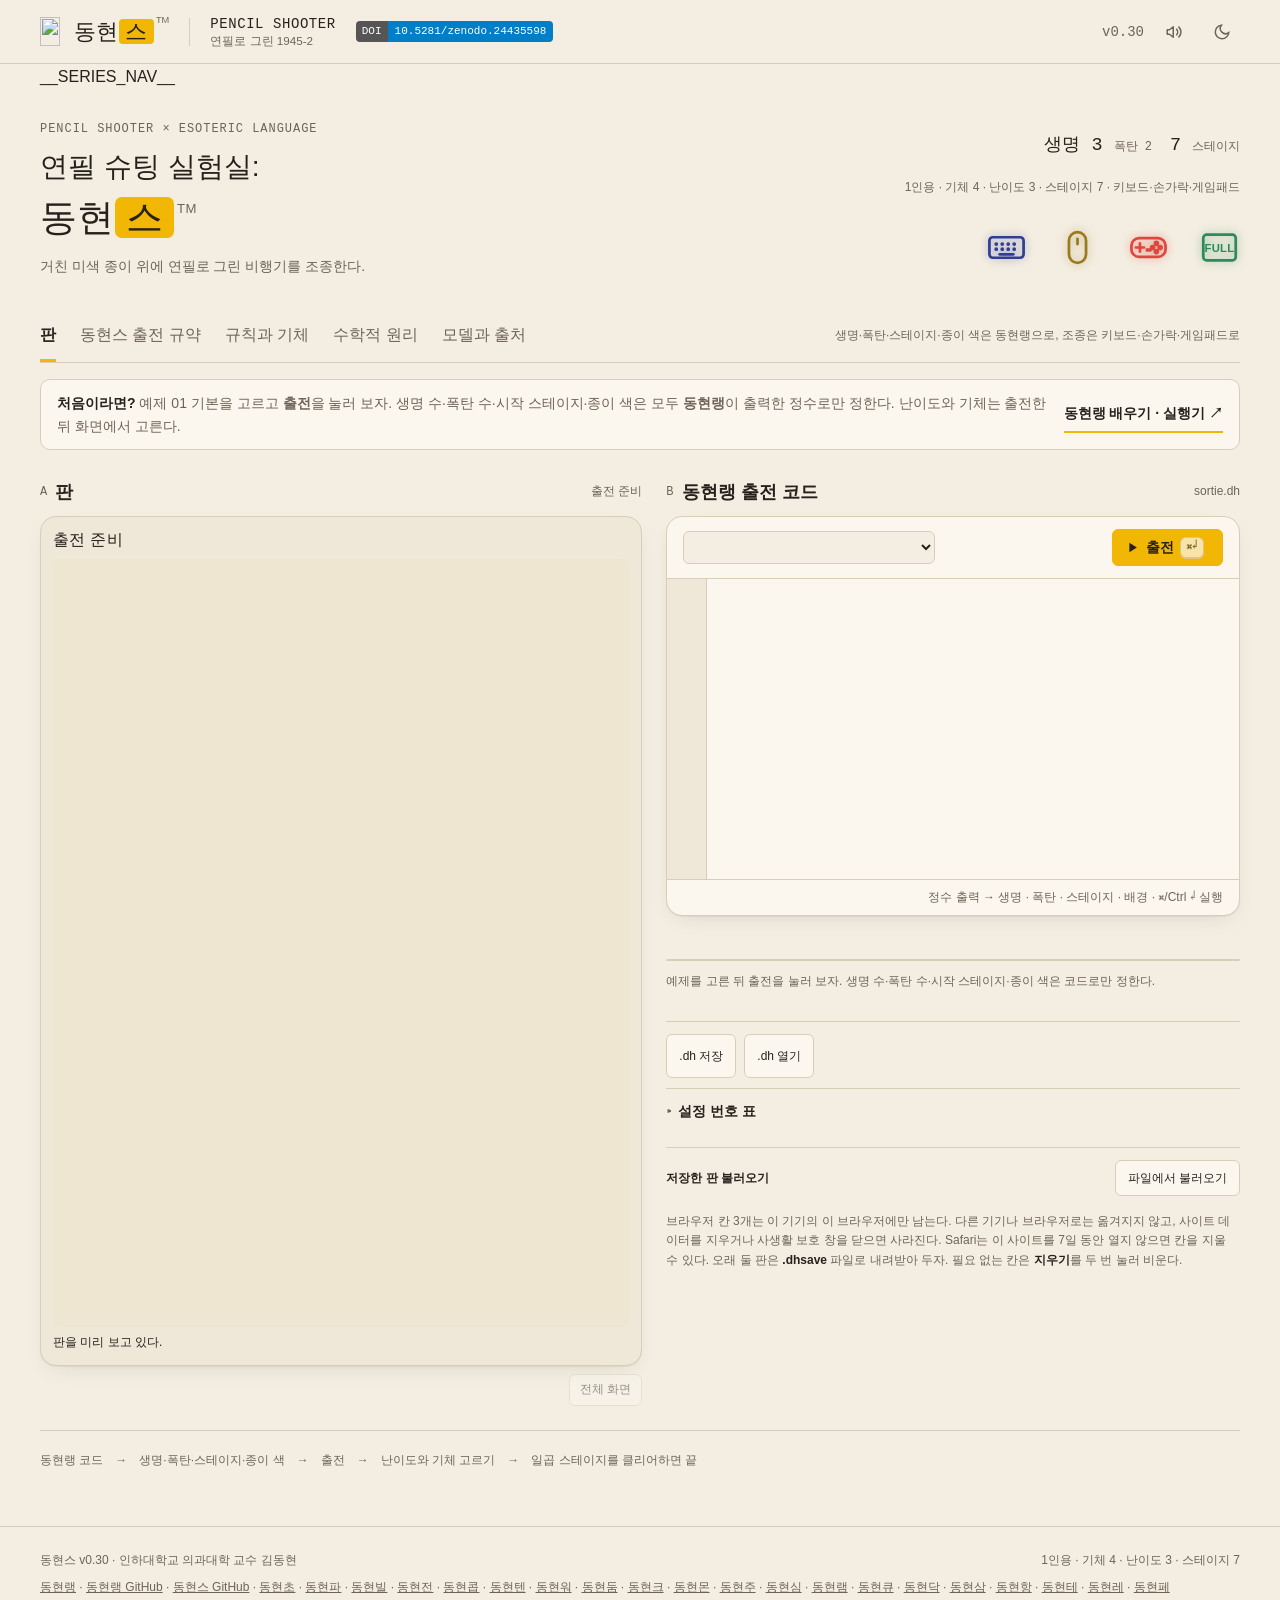
==== src/index.html @ a277fc1c "v0.30: 스테이지 6·7과 끝판왕, 엔딩 축하, 기체 균형 - 스테이지 6 「모눈 도시」, 7 「백지 하늘」을 더함. 새 적 넷, 중간 보스 둘, 보스 하늘 항모, 끝판왕 흑심" ====
<!doctype html>
<html lang="ko" data-theme="light">
<head>
  <meta charset="utf-8"><meta name="viewport" content="width=device-width,initial-scale=1,viewport-fit=cover">
  <meta name="description" content="동현랭으로 생명·폭탄·스테이지·종이 색을 정하고, 연필로 그린 비행기를 조종해 일곱 스테이지를 클리어하는 세로 슈팅 게임이다.">
  <title>동현스™ · 연필로 그린 1945-2</title>
  <link rel="icon" type="image/x-icon" sizes="16x16 32x32 48x48" href="./favicon.ico">
  <link rel="icon" type="image/png" sizes="32x32" href="./favicon.png">
  <link rel="apple-touch-icon" sizes="180x180" href="./apple-touch-icon.png">
  <link rel="stylesheet" href="./style.css">
</head>
<body>
<header class="header">
  <a class="brand" href="#" aria-label="동현스 첫 화면으로"><span class="brand-main"><img class="brand-icon" src="__BRAND_ICON__" alt="" width="96" height="96">동현<span>스</span><sup>TM</sup></span><i class="brand-divider"></i><span class="brand-sub">PENCIL SHOOTER<small>연필로 그린 1945-2</small></span></a><a class="doi-badge" href="https://doi.org/10.5281/zenodo.24435598" target="_blank" rel="noopener" aria-label="동현스 Zenodo DOI 10.5281/zenodo.24435598" title="Zenodo DOI (모든 버전)"><b>DOI</b><span>10.5281/zenodo.24435598</span></a>
  <div class="edition">v0.30<button id="sound" class="icon-btn" aria-label="효과음 켜기·끄기" title="효과음 (M)" aria-pressed="true"><svg width="18" height="18" viewBox="0 0 24 24" fill="none" stroke="currentColor" stroke-width="2" stroke-linecap="round" stroke-linejoin="round" aria-hidden="true" focusable="false"><path d="M11 5 6 9H3v6h3l5 4z"/><path class="snd-on" d="M15.5 8.5a5 5 0 0 1 0 7M18.5 5.5a9 9 0 0 1 0 13"/><path class="snd-off" d="m16 9 6 6m0-6-6 6"/></svg></button><button id="theme" class="icon-btn" aria-label="밝은 화면과 어두운 화면 전환" title="화면 전환" aria-pressed="false"><svg width="18" height="18" viewBox="0 0 24 24" fill="none" stroke="currentColor" stroke-width="2" stroke-linecap="round" aria-hidden="true" focusable="false"><path d="M21 12.8A9 9 0 1 1 11.2 3a7 7 0 0 0 9.8 9.8z"/></svg></button></div>
</header>
<main>
__SERIES_NAV__
  <section class="intro">
    <div><div class="eyebrow">PENCIL SHOOTER × ESOTERIC LANGUAGE</div><h1>연필 슈팅 실험실: <span class="title-brand">동현<span>스</span><sup>TM</sup></span></h1><p>거친 미색 종이 위에 연필로 그린 비행기를 조종한다.</p></div>
    <div class="model-stamp"><strong id="stamp-mode">생명 3 <span>폭탄 2</span></strong><strong>7 <span>스테이지</span></strong><small>1인용 · 기체 4 · 난이도 3 · 스테이지 7 · 키보드·손가락·게임패드</small><div class="input-marks" role="group" aria-label="입력 표식 · 쓸 수 있는 것: 키보드·마우스(손가락)·게임패드·전체 화면"><span class="mark on kb" tabindex="0" data-tip="키보드 가능 · 방향키로 움직이고 <b>X</b>(또는 Space)로 쏜다. <b>Z</b>를 누르고 있다가 떼면 모아 쏘기, <b>C</b>는 폭탄." aria-label="키보드 가능"><svg viewBox="0 0 24 24" aria-hidden="true"><rect x="2" y="6" width="20" height="12" rx="2"/><path class="dots" d="M6 10h.01M9.5 10h.01M13 10h.01M16.5 10h.01M6 13h.01M9.5 13h.01M13 13h.01M16.5 13h.01"/><path d="M8 16h8"/></svg></span><span class="mark on ms" tabindex="0" data-tip="마우스·손가락 가능 · 화면을 누른 채 끌면 끈 만큼 기체가 움직이고 샷은 저절로 나간다. 휴대폰에서는 화면 아래 버튼으로 모아 쏘기와 폭탄을 쓴다." aria-label="마우스·손가락 가능"><svg viewBox="0 0 24 24" aria-hidden="true"><rect x="7" y="3" width="10" height="18" rx="5"/><path d="M12 7v3"/></svg></span><span class="mark on gp" tabindex="0" data-tip="게임패드 가능 · A 샷 · B 모아 쏘기 · X·Y·L 폭탄 · + 메뉴. 십자 버튼이나 왼쪽 스틱으로 움직인다." aria-label="게임패드 가능"><svg viewBox="0 0 24 24" aria-hidden="true"><rect x="2" y="6.5" width="20" height="11" rx="4.5"/><path d="M7 9.6v4.8M4.6 12h4.8"/><circle cx="16.6" cy="9.6" r=".85"/><circle cx="14.4" cy="12" r=".85"/><circle cx="18.8" cy="12" r=".85"/><circle cx="16.6" cy="14.4" r=".85"/><path class="dots" d="M11.3 13.4h.01M12.9 13.4h.01"/></svg></span><span class="mark on fs" tabindex="0" data-tip="전체 화면 가능 · 출전한 뒤 화면 아래 <b>전체 화면</b> 버튼으로 게임 화면을 꽉 채울 수 있다." aria-label="전체 화면 가능"><svg viewBox="0 0 24 24" aria-hidden="true"><rect x="2.5" y="4.5" width="19" height="15" rx="2"/><text class="full" x="12" y="14.6" text-anchor="middle">FULL</text></svg></span></div></div>
  </section>
  <nav class="tabs" aria-label="동현스 메뉴"><button class="active" data-tab="play" aria-current="page">판</button><button data-tab="protocol">동현스 출전 규약</button><button data-tab="rules">규칙과 기체</button><button data-tab="math">수학적 원리</button><button data-tab="about">모델과 출처</button><span>생명·폭탄·스테이지·종이 색은 동현랭으로, 조종은 키보드·손가락·게임패드로</span></nav>
  <div class="getting-started"><p><strong>처음이라면?</strong> 예제 01 기본을 고르고 <b>출전</b>을 눌러 보자. 생명 수·폭탄 수·시작 스테이지·종이 색은 모두 <b>동현랭</b>이 출력한 정수로만 정한다. 난이도와 기체는 출전한 뒤 화면에서 고른다.</p><a href="https://raspberry-kim.github.io/donghyun-lang/" target="_blank" rel="noopener">동현랭 배우기 · 실행기 ↗</a></div>

  <section id="tab-play" class="tab-panel">
    <div class="play-grid" id="play-grid">
      <div class="field-col">
        <div class="section-title"><h2><span>A</span> 판</h2><span id="status" role="status">출전 준비</span></div>
        <div class="stage-full" id="stage-full"><button id="exit-full" class="exit-full" type="button" hidden aria-label="전체 화면 닫기">✕ 전체 화면 닫기</button><p class="full-hint" id="full-hint" hidden>원래 화면으로 돌아오려면 오른쪽 위 <b>✕ 전체 화면 닫기</b>를 누른다.</p>
        <div class="board-wrap" id="board-wrap" tabindex="0" aria-label="동현스 판. 방향키로 움직이고 X 또는 Space로 쏜다. Z를 누르고 있다가 떼면 모아 쏘기, C는 폭탄.">
          <div class="board-top"><span id="day">출전 준비</span><span id="turn-badge"></span></div>
          <div class="board-stage ds-board"><canvas id="game" width="720" height="960" role="img" aria-label="동현스 게임 화면. 연필로 그린 비행기와 적">캔버스를 쓸 수 있는 브라우저에서 열어 보자.</canvas>
            <div id="menu" class="game-menu" hidden role="menu"></div>
          </div>
          <div class="board-bottom"><span id="tile-info">판을 미리 보고 있다.</span><span id="hint"></span></div>
          <div class="touchpad" id="touchpad" role="group" aria-label="화면 버튼"><div class="pad-left"><button id="b-charge" type="button">모아 쏘기<small>누르고 있다가 뗀다</small></button></div><div class="pad-right"><button id="b-pause" type="button" aria-label="메뉴">메뉴</button><button id="b-bomb" type="button">폭탄<small>위험할 때 한 번</small></button></div></div>
        </div>
        </div>
        <div class="board-bar"><button id="full" class="small-btn" type="button" disabled title="게임 화면을 꽉 채운다 (F)">전체 화면</button></div>
        <span id="dbg" hidden></span>
      </div>
      <div class="side-col">
        <section class="setup-panel" id="setup-panel">
          <div class="section-title"><h2><span>B</span> 동현랭 출전 코드</h2><span>sortie.dh</span></div>
          <div class="dh-panel">
            <div class="dh-head"><select id="example" aria-label="동현랭 출전 예제 선택"></select><span class="dh-spacer"></span><button id="run" class="dh-btn dh-run" title="Ctrl/⌘ + Enter"><svg viewBox="0 0 24 24" fill="currentColor" aria-hidden="true"><path d="M7 4.5v15l12-7.5z"></path></svg>출전 <kbd>⌘↵</kbd></button></div>
            <div class="code-wrap"><div id="lines" aria-hidden="true"></div><textarea id="code" aria-label="동현랭 출전 코드" spellcheck="false" autocomplete="off" autocapitalize="off"></textarea></div>
            <div class="code-meta dh-status"><span id="line-count"></span><span>정수 출력 → 생명 · 폭탄 · 스테이지 · 배경 · ⌘/Ctrl ↵ 실행</span></div>
          </div>
          <p id="example-note"></p>
          <div class="sortie-card" id="sortie-card"></div>
          <p id="result" aria-live="polite">예제를 고른 뒤 출전을 눌러 보자. 생명 수·폭탄 수·시작 스테이지·종이 색은 코드로만 정한다.</p>
          <div class="file-row"><button id="save">.dh 저장</button><label class="file-label">.dh 열기<input id="open" type="file" accept=".dh,.txt,text/plain" hidden></label></div>
          <details class="lang-rule"><summary>설정 번호 표</summary><div class="table-wrap"><table><thead><tr><th>자리</th><th>설정</th><th>값</th><th>기본값</th></tr></thead><tbody><tr><td>첫째</td><td>생명 수</td><td>1–9</td><td>반드시 쓴다</td></tr><tr><td>둘째</td><td>폭탄 수</td><td>0–5</td><td>2</td></tr><tr><td>셋째</td><td>시작 스테이지</td><td>1–7</td><td>1</td></tr><tr><td>넷째</td><td>배경 색</td><td>1 미색 · 2 스케치북 흰색</td><td>1</td></tr></tbody></table></div></details>
          <div class="load-box"><div class="load-head"><strong>저장한 판 불러오기</strong><label class="file-label" tabindex="0">파일에서 불러오기<input id="load-file-setup" type="file" accept=".dhsave,.json,application/json" hidden></label></div><div class="slot-list" id="slot-list"></div><p class="slot-note">브라우저 칸 3개는 이 기기의 이 브라우저에만 남는다. 다른 기기나 브라우저로는 옮겨지지 않고, 사이트 데이터를 지우거나 사생활 보호 창을 닫으면 사라진다. Safari는 이 사이트를 7일 동안 열지 않으면 칸을 지울 수 있다. 오래 둘 판은 <b>.dhsave</b> 파일로 내려받아 두자. 필요 없는 칸은 <b>지우기</b>를 두 번 눌러 비운다.</p></div>
        </section>
        <section class="hud" id="hud" hidden>
          <div class="info-card grid" id="info-card"></div>
          <div class="log-card"><div class="section-title"><h2><span>C</span> 비행 기록</h2><button id="concede" class="small-btn">포기하고 출전 준비로</button></div><ol id="log"></ol></div><input id="load-file" type="file" accept=".dhsave,.json,application/json" hidden>
          <div class="keys"><span><span class="kbd-arrows"><kbd>←</kbd><kbd>→</kbd><kbd>↑</kbd><kbd>↓</kbd></span>움직이기</span><span><kbd>X</kbd><kbd>Space</kbd>샷(누르고 있으면 계속 나간다)</span><span><kbd>Z</kbd>누르고 있다가 떼면 <b>모아 쏘기</b>(세 단계)</span><span><kbd>C</kbd><kbd>Shift</kbd>폭탄</span><span><kbd>Enter</kbd><kbd>Esc</kbd><kbd>P</kbd>메뉴(저장·불러오기·포기)</span><span><kbd>M</kbd>효과음</span><span><kbd>F</kbd>전체 화면</span><span class="pad-note">게임패드(닌텐도 배치) A 샷 · B 모아 쏘기 · X·Y·L 폭탄 · + 메뉴 · 손가락은 화면을 끌어 움직이고 샷은 저절로 나간다</span></div>
        </section>
      </div>
    </div>
    <div class="workflow"><span>동현랭 코드</span><b>→</b><span>생명·폭탄·스테이지·종이 색</span><b>→</b><span>출전</span><b>→</b><span>난이도와 기체 고르기</span><b>→</b><span>일곱 스테이지를 클리어하면 끝</span></div>
  </section>

  <section id="tab-protocol" class="tab-panel document" hidden>
    <div class="doc-heading"><div class="eyebrow">SORTIE I/O · v0.30</div><h2>생명과 폭탄은 동현랭으로, 조종은 손으로.</h2><p>동현랭 프로그램이 출력한 정수를 차례로 읽는다. <b>첫 정수가 생명 수</b>이고 이것만 있으면 바로 나선다. 둘째 정수는 폭탄 수, 셋째 정수는 시작 스테이지, 넷째 정수는 배경 색이며 셋 다 생략할 수 있다. 출전한 뒤에는 동현랭을 쓰지 않는다.</p></div>
    <div class="table-wrap"><table><thead><tr><th>차례</th><th>뜻</th><th>값</th><th>기본값</th></tr></thead><tbody>
      <tr><td>첫째</td><td>생명 수</td><td>1~9. 기체의 수다. 3이면 지금 타는 기체와 예비 둘이다. 이어 하기를 고르면 이 수로 다시 채워진다. <b>반드시 있어야 한다</b></td><td>—</td></tr>
      <tr><td>둘째</td><td>폭탄 수</td><td>0~5. 시작할 때 가진 폭탄 수다. 기체를 잃고 새 기체가 나올 때 폭탄이 이보다 적으면 이 수까지 채워진다. 아이템으로는 5개까지 모을 수 있다</td><td>2</td></tr>
      <tr><td>셋째</td><td>시작 스테이지</td><td>1~7. 1 종이 바다 · 2 빗금 들판 · 3 먹구름 항구 · 4 연필심 산맥 · 5 흑연 요새 · 6 모눈 도시 · 7 백지 하늘. 뒤 스테이지일수록 적탄이 6%씩 빨라진다</td><td>1</td></tr>
      <tr><td>넷째</td><td>배경 색</td><td>1 미색(거친 미색 종이) · 2 스케치북 흰색. 종이 색이 바뀌면 그림을 모두 새로 그린다</td><td>1</td></tr>
    </tbody></table></div>
    <div class="doc-columns"><div><h3>고정된 조건</h3><p><b>1인용</b>이다. 정수가 다섯 이상 나오거나 값이 범위를 벗어나면 출전하지 않고 오류를 알려 준다. 정수가 하나도 없으면 생명 수를 정하지 않은 것이라 나서지 않는다.</p><p><b>난이도</b>(초급·중급·상급)와 <b>기체</b>(XF5U 플라잉 팬케이크 · Ki-84 하야테 · P-38 라이트닝 · J7W 신덴)는 출전한 뒤 게임 화면에서 고른다. 화면은 세로로 긴 240×320칸(3:4)이고 1초에 60걸음으로 움직인다.</p></div>
    <div><h3>예시</h3><pre class="code-example">나는 동현이냐?
  ㅋㅋ 생명 5
  뿡뿡 도오오오오옹~뿡뿡뿡
  ㅋㅋ 폭탄 3
  뿡뿡 도오오옹~뿡뿡뿡
동현이구나</pre><p>동현랭 문법은 <a href="https://raspberry-kim.github.io/donghyun-lang/" target="_blank" rel="noopener">동현랭 플레이그라운드</a>에서 배울 수 있다.</p></div></div>
  </section>

  <section id="tab-rules" class="tab-panel document" hidden>
    <div class="doc-heading"><div class="eyebrow">HOW TO PLAY</div><h2>피하고, 쏘고, 모아서 쏘고, 위험하면 폭탄.</h2><p>연필로 그린 비행기를 조종해 일곱 스테이지를 차례로 클리어한다. 스테이지 하나는 종이 한 장이다. 가운데쯤에서 중간 보스가, 끝에서 보스가 나온다. 적탄에 맞으면 기체를 하나 잃고, 예비 기체가 없을 때 맞으면 게임 오버다. 스테이지 7의 끝에는 끝판왕이 기다린다. 끝판왕을 이겨 일곱 스테이지를 모두 클리어하면 팡파르와 꽃비로 축하하고 끝난다.</p></div>
    <div class="doc-columns"><div><p class="input-note">머리글 오른쪽에 붙은 네 아이콘(키보드·마우스·게임패드·전체 화면 FULL)은 입력 표식이다. 이 실험실은 <b>넷 모두 켜져 있다</b>. 아이콘에 마우스를 올리거나 손을 대면 풍선 도움말이 뜬다.</p><p class="input-note"><b>전체 화면</b>: 출전한 뒤 판 아래 <b>전체 화면</b> 버튼(또는 F)을 누르면 게임 화면이 비율을 지키며 화면을 꽉 채운다. 원래 화면으로 돌아오려면 오른쪽 위 <b>✕ 전체 화면 닫기</b>를 누른다. 요소 전체 화면을 못 쓰는 기기(iPhone Safari)에서는 창을 가득 채우는 방식으로 대신한다.</p><h3>키보드</h3><table class="key-table"><tbody>
      <tr><td><span class="kbd-arrows"><kbd>←</kbd><kbd>→</kbd><kbd>↑</kbd><kbd>↓</kbd></span></td><td>기체를 움직인다. 메뉴에서는 고르기</td></tr>
      <tr><td><kbd>X</kbd> <kbd>Space</kbd></td><td><b>샷</b>. 누르고 있으면 계속 나간다. 메뉴에서는 정하기</td></tr>
      <tr><td><kbd>Z</kbd></td><td><b>모아 쏘기</b>. 누르고 있으면 힘이 모이고(그동안 샷은 멈춘다) 떼면 나간다. 0.5초 · 1.2초 · 2초에서 한 단계씩, 세 단계까지 모인다. 메뉴에서는 뒤로</td></tr>
      <tr><td><kbd>C</kbd> <kbd>Shift</kbd></td><td><b>폭탄</b>. 화면의 적탄을 지우고 3초쯤 무적이 된다</td></tr>
      <tr><td><kbd>Enter</kbd> <kbd>Esc</kbd> <kbd>P</kbd></td><td>메뉴: 계속 간다 · 소리 · 저장 · 불러오기 · 포기하고 출전 준비로. 메뉴가 열린 동안 게임은 멈춘다</td></tr>
      <tr><td><kbd>M</kbd> · <kbd>F</kbd></td><td>효과음 켜기·끄기(머리말 스피커 버튼과 같다) · 전체 화면</td></tr>
      <tr><td><span class="pad-tag">손가락</span></td><td>화면을 누른 채 끌면 끈 만큼 기체가 움직이고 샷은 저절로 나간다. 손가락이 기체를 가리지 않도록 아무 곳이나 잡고 끌면 된다. 화면 아래 <b>모아 쏘기</b> 버튼을 누르고 있다가 떼면 모아 쏘기(둘째 손가락을 화면에 대고 있다가 떼어도 된다), <b>폭탄</b> 버튼은 폭탄, <b>메뉴</b> 버튼은 메뉴다. 마우스로도 같은 방식으로 끌 수 있다</td></tr>
      <tr><td><span class="pad-tag">게임패드</span></td><td>블루투스·USB 게임패드를 붙이면 닌텐도 배치 기준으로 쓴다. 다이아몬드 네 버튼은 <b>자리</b>로 키보드와 짝을 맞춘다: 오른쪽=X키 · 아래=Z키(닌텐도 글자로 A·B). A=샷, B=모아 쏘기, X·Y·L=폭탄, 십자·왼 스틱=움직이기, +=메뉴. 드물게 A와 B가 거꾸로 들어오면 <b>−(Select)</b>를 한 번 눌러 바꾼다(패드 이름별로 브라우저에 남는다)</td></tr>
    </tbody></table></div>
    <div><h3>규칙 요약</h3><ul>
      <li>맞는 곳: 기체 한가운데의 작은 점만 적탄에 맞는다. 날개 끝으로 스치는 탄은 지나간다. 날아다니는 적의 몸에 부딪혀도 기체를 잃는다. 땅 위의 적(전차·포대·배)과는 부딪히지 않는다.</li>
      <li>힘: <b>P</b> 아이템을 먹으면 샷이 한 단계 세진다(네 단계). 가득 찼을 때 먹으면 2,000점. 기체를 잃으면 한 단계 내려가고 P 하나를 떨어뜨린다.</li>
      <li>폭탄: <b>B</b> 아이템으로 하나 는다(5개까지, 가득 차면 2,000점). 쓰면 적탄이 지워지고 기체마다 다른 공격이 나간다.</li>
      <li>모아 쏘기: 단계가 높을수록 세고 오래 간다. 기체마다 모양이 다르다. 모으는 동안은 샷이 나가지 않으니 틈을 보고 쓰자.</li>
      <li>메달: 땅 위의 적을 부수면 메달이 떨어진다. 놓치지 않고 이어 먹으면 200 · 400 · 800 · 1,600 · 3,200점으로 오르고, 하나라도 놓치거나 기체를 잃으면 200점부터 다시 센다.</li>
      <li>기체 추가: 15만 점과 50만 점, 그 뒤로는 50만 점마다 기체가 하나 는다.</li>
      <li>스테이지를 클리어하면 남은 기체와 폭탄만큼 보너스 점수를 받고 다음 장으로 간다.</li>
      <li>게임 오버: <b>이어 하기</b>를 고르면 그 자리에서 다시 날지만 점수는 0부터 다시 센다. <b>출전 준비로</b>를 고르면 처음으로 돌아간다.</li>
      <li>저장: Enter 메뉴에서 브라우저 칸 3개나 .dhsave 파일로 판을 저장하고, 출전 준비 화면이나 메뉴에서 불러온다. 적과 탄의 자리까지 그대로 돌아오며, 불러온 직후에는 멈춘 채로 기다린다.</li>
    </ul></div></div>
    <h3>기체</h3>
    <div class="plane-grid" id="plane-grid"></div>
    <h3>난이도</h3>
    <div class="table-wrap"><table id="diff-table"></table></div>
    <h3>스테이지</h3>
    <div class="table-wrap"><table id="stage-table"></table></div>
  </section>

  <!-- 수학적 원리 --><section id="tab-math" class="tab-panel document" hidden><div class="doc-heading"><div class="eyebrow">MATHEMATICAL PRINCIPLES · v0.30</div><h2>수학적 원리.<br>숫자로 읽는 연필 슈팅.</h2><p>동현스의 화면은 가로 240칸, 세로 320칸이고 1초에 60걸음으로 움직인다. 기체도 적도 탄도 걸음마다 속도만큼 자리를 옮긴다. 아래 식과 수는 지금 엔진 코드(<code>src/game.js</code>, <code>src/data.js</code>)에 들어 있는 그대로다.</p></div><div class="math-grid"><article><h3><span class="math-num">1</span>자리와 걸음</h3><p>모든 것은 자리 <math><mrow><mo form="prefix" stretchy="false">(</mo><mi>x</mi><mo separator="true">,</mo><mi>y</mi><mo form="postfix" stretchy="false">)</mo></mrow></math>와 속도 <math><mrow><mo form="prefix" stretchy="false">(</mo><msub><mi>v</mi><mi>x</mi></msub><mo separator="true">,</mo><msub><mi>v</mi><mi>y</mi></msub><mo form="postfix" stretchy="false">)</mo></mrow></math>를 가진다. 원점은 왼쪽 위이고 <math><mi>y</mi></math>는 아래로 커진다. 한 걸음은 <math><mrow><mn>1</mn><mi>/</mi><mn>60</mn></mrow></math>초다.</p><div class="eq"><span class="eq-run"><math display="block"><mi>x</mi></math><math display="block"><mrow><mo stretchy="false">←</mo><mi>x</mi></mrow></math><math display="block"><mrow><mo form="infix">+</mo><msub><mi>v</mi><mi>x</mi></msub><mo separator="true">,</mo></mrow></math></span><span class="eq-run"><math display="block"><mi>y</mi></math><math display="block"><mrow><mo stretchy="false">←</mo><mi>y</mi></mrow></math><math display="block"><mrow><mo form="infix">+</mo><msub><mi>v</mi><mi>y</mi></msub></mrow></math></span></div><p>기체는 한 걸음에 XF5U 2.55칸, Ki-84와 P-38 2.3칸, J7W 2.1칸을 간다. 대각선으로 갈 때는 두 축에 <math><mrow><mn>1</mn><mi>/</mi><msqrt><mn>2</mn></msqrt><mo>≈</mo></mrow><mrow><mn>0.707</mn></mrow></math>을 곱해 빠르기를 같게 맞춘다. 화면은 이 칸을 세 배로 키운 720×960 점으로 그린다.</p></article><article><h3><span class="math-num">2</span>적탄의 빠르기</h3><p>탄마다 정해 둔 기본 빠르기 <math><msub><mi>v</mi><mn>0</mn></msub></math>에 난이도 배수 <math><mi>b</mi></math>와 스테이지 배수 <math><msub><mi>s</mi><mi>k</mi></msub></math>를 곱한다. <math><mi>k</mi></math>는 스테이지 번호다.</p><div class="eq big"><span class="eq-run"><math display="block"><mi>v</mi></math><math display="block"><mrow><mo form="infix">=</mo><msub><mi>v</mi><mn>0</mn></msub><mspace width="0.1667em"></mspace><mi>b</mi><mspace width="0.1667em"></mspace><msub><mi>s</mi><mi>k</mi></msub><mo separator="true">,</mo></mrow></math></span><span class="eq-run"><math display="block"><msub><mi>s</mi><mi>k</mi></msub></math><math display="block"><mrow><mo form="infix">=</mo><mn>1</mn></mrow></math><math display="block"><mrow><mo form="infix">+</mo><mn>0.06</mn><mspace width="0.1667em"></mspace><mo form="prefix" stretchy="false">(</mo><mi>k</mi><mo>−</mo><mn>1</mn><mo form="postfix" stretchy="false">)</mo></mrow></math></span></div><div class="math-table-wrap"><table class="math-table"><thead><tr><th>난이도</th><th><math><mi>b</mi></math></th><th>스테이지 1</th><th>스테이지 7</th></tr></thead><tbody><tr><td>초급</td><td>0.60</td><td><math><mrow><mn>0.60</mn><mspace width="0.1667em"></mspace><msub><mi>v</mi><mn>0</mn></msub></mrow></math></td><td><math><mrow><mn>0.82</mn><mspace width="0.1667em"></mspace><msub><mi>v</mi><mn>0</mn></msub></mrow></math></td></tr><tr><td>중급</td><td>0.78</td><td><math><mrow><mn>0.78</mn><mspace width="0.1667em"></mspace><msub><mi>v</mi><mn>0</mn></msub></mrow></math></td><td><math><mrow><mn>1.06</mn><mspace width="0.1667em"></mspace><msub><mi>v</mi><mn>0</mn></msub></mrow></math></td></tr><tr><td>상급</td><td>0.95</td><td><math><mrow><mn>0.95</mn><mspace width="0.1667em"></mspace><msub><mi>v</mi><mn>0</mn></msub></mrow></math></td><td><math><mrow><mn>1.29</mn><mspace width="0.1667em"></mspace><msub><mi>v</mi><mn>0</mn></msub></mrow></math></td></tr></tbody></table></div><p>기본 빠르기가 2인 탄은 초급 스테이지 1에서 한 걸음에 1.2칸, 1초에 72칸을 간다. 화면 위에서 아래까지 4초 남짓 걸린다.</p></article><article><h3><span class="math-num">3</span>쏘는 간격과 탄 수</h3><p>적이 다시 쏠 때까지의 걸음 수는 정해 둔 간격 <math><mi>T</mi></math>에 난이도 배수 <math><mi>f</mi></math>를 곱하고 <math><msub><mi>s</mi><mi>k</mi></msub></math>로 나눈 뒤 ±10%를 흔든다. <math><mi>u</mi></math>는 0 이상 1 미만의 난수다.</p><div class="eq"><span class="eq-run"><math display="block"><msup><mi>T</mi><mo lspace="0em" rspace="0em" class="tml-prime tml-med-pad">′</mo></msup></math><math display="block"><mrow><mo form="infix">=</mo><mfrac><mrow><mi>T</mi><mspace width="0.1667em"></mspace><mi>f</mi></mrow><msub><mi>s</mi><mi>k</mi></msub></mfrac><mspace width="0.1667em"></mspace><mo form="prefix" stretchy="false">(</mo><mn>0.9</mn><mo>+</mo><mn>0.2</mn><mspace width="0.1667em"></mspace><mi>u</mi><mo form="postfix" stretchy="false">)</mo></mrow></math></span></div><p>한 번에 쏘는 탄 수 <math><mi>n</mi></math>은 난이도 배수 <math><mi>c</mi></math>를 곱해 반올림한다. 다만 본래 넷 이상인 무늬는 둘 아래로 줄이지 않는다.</p><div class="eq"><span class="eq-run"><math display="block"><msup><mi>n</mi><mo lspace="0em" rspace="0em" class="tml-prime">′</mo></msup></math><math display="block"><mrow><mo form="infix">=</mo><mrow><mi>max</mi><mo>⁡</mo><mspace width="0.1667em"></mspace></mrow><mrow style="margin-left:-0.1667em;"></mrow><mo fence="false" symmetric="true" minsize="1.2em" maxsize="1.2em">(</mo><mi>m</mi><mo separator="true">,</mo><mtext> </mtext><mi>round</mi><mo>⁡</mo><mo form="prefix" stretchy="false">(</mo><mi>n</mi><mspace width="0.1667em"></mspace><mi>c</mi><mo form="postfix" stretchy="false">)</mo><mo fence="false" symmetric="true" minsize="1.2em" maxsize="1.2em">)</mo><mo separator="true">,</mo></mrow></math></span><span class="eq-run"><math display="block"><mi>m</mi></math><math display="block"><mrow><mo form="infix">=</mo><mrow><mo fence="true" form="prefix">{</mo><mtable><mtr><mtd class="tml-left" style="padding-left:0em;padding-right:0em;"><mn>2</mn></mtd><mtd class="tml-left" style="padding-left:1em;padding-right:0em;"><mrow><mi>n</mi><mo>≥</mo><mn>4</mn></mrow></mtd></mtr><mtr><mtd class="tml-left" style="padding-left:0em;padding-right:0em;"><mn>1</mn></mtd><mtd class="tml-left" style="padding-left:1em;padding-right:0em;"><mrow><mi>n</mi><mo>&lt;</mo><mn>4</mn></mrow></mtd></mtr></mtable><mo fence="true" form="postfix"></mo></mrow></mrow></math></span></div><div class="math-table-wrap"><table class="math-table"><thead><tr><th>난이도</th><th>간격 <math><mi>f</mi></math></th><th>탄 수 <math><mi>c</mi></math></th><th>작은 적이 쏠 확률</th><th>적의 체력</th></tr></thead><tbody><tr><td>초급</td><td>2.10</td><td>0.45</td><td>20%</td><td>0.9배</td></tr><tr><td>중급</td><td>1.45</td><td>0.70</td><td>50%</td><td>1.0배</td></tr><tr><td>상급</td><td>1.00</td><td>1.00</td><td>85%</td><td>1.1배</td></tr></tbody></table></div><p>보스의 큰 공격은 <math><mrow><mi>T</mi><mo form="prefix" stretchy="false">(</mo><mn>0.6</mn><mo>+</mo><mn>0.4</mn><mi>f</mi><mo form="postfix" stretchy="false">)</mo><mi>/</mi><msub><mi>s</mi><mi>k</mi></msub></mrow></math> 걸음마다 나온다. 초급에서도 보스가 지나치게 한가하지 않게 하려는 것이다.</p></article><article><h3><span class="math-num">4</span>조준탄, 부채꼴, 고리</h3><p>조준탄은 쏘는 자리 <math><mrow><mo form="prefix" stretchy="false">(</mo><mi>x</mi><mo separator="true">,</mo><mi>y</mi><mo form="postfix" stretchy="false">)</mo></mrow></math>에서 기체 <math><mrow><mo form="prefix" stretchy="false">(</mo><msub><mi>p</mi><mi>x</mi></msub><mo separator="true">,</mo><msub><mi>p</mi><mi>y</mi></msub><mo form="postfix" stretchy="false">)</mo></mrow></math>를 향한 각도로 나간다.</p><div class="eq"><span class="eq-run"><math display="block"><msub><mi>θ</mi><mn>0</mn></msub></math><math display="block"><mrow><mo form="infix">=</mo><mi>atan2</mi><mo>⁡</mo><mo form="prefix" stretchy="false">(</mo><msub><mi>p</mi><mi>y</mi></msub><mo>−</mo><mi>y</mi><mo separator="true">,</mo><mtext> </mtext><msub><mi>p</mi><mi>x</mi></msub><mo>−</mo><mi>x</mi><mo form="postfix" stretchy="false">)</mo><mo separator="true">,</mo></mrow></math></span><span class="eq-run"><math display="block"><mrow><mo form="prefix" stretchy="false">(</mo><msub><mi>v</mi><mi>x</mi></msub><mo separator="true">,</mo><msub><mi>v</mi><mi>y</mi></msub><mo form="postfix" stretchy="false">)</mo></mrow></math><math display="block"><mrow><mo form="infix">=</mo><mi>v</mi><mspace width="0.1667em"></mspace><mo form="prefix" stretchy="false">(</mo><mrow><mi>cos</mi><mo>⁡</mo><mspace width="0.1667em"></mspace></mrow><mi>θ</mi><mo separator="true">,</mo><mtext> </mtext><mrow><mi>sin</mi><mo>⁡</mo><mspace width="0.1667em"></mspace></mrow><mi>θ</mi><mo form="postfix" stretchy="false">)</mo></mrow></math></span></div><p>여러 발을 펼칠 때는 벌림각 <math><mi>w</mi></math>를 <math><mi>n</mi></math>발에 고르게 나눈다. 고리는 한 바퀴를 <math><mi>n</mi></math>으로 나누고 시작 각도 <math><mi>φ</mi></math>를 난수로 돌린다.</p><div class="eq"><span class="eq-run"><math display="block"><msub><mi>θ</mi><mi>i</mi></msub></math><math display="block"><mrow><mo form="infix">=</mo><msub><mi>θ</mi><mn>0</mn></msub></mrow></math><math display="block"><mrow><mo form="infix">+</mo><mo fence="false" symmetric="true" minsize="1.8em" maxsize="1.8em">(</mo><mfrac><mi>i</mi><mrow><mi>n</mi><mo>−</mo><mn>1</mn></mrow></mfrac><mo>−</mo><mfrac><mn>1</mn><mn>2</mn></mfrac><mo fence="false" symmetric="true" minsize="1.8em" maxsize="1.8em">)</mo><mi>w</mi><mo separator="true">,</mo></mrow></math></span><span class="eq-run"><math display="block"><msub><mi>θ</mi><mi>i</mi></msub></math><math display="block"><mrow><mo form="infix">=</mo><mi>φ</mi></mrow></math><math display="block"><mrow><mo form="infix">+</mo><mfrac><mrow><mn>2</mn><mi>π</mi><mi>i</mi></mrow><mi>n</mi></mfrac><mo separator="true">,</mo><mspace width="1em"></mspace><mi>i</mi></mrow></math><math display="block"><mrow><mo form="infix">=</mo><mn>0</mn><mo separator="true">,</mo><mo>…</mo><mo separator="true">,</mo><mi>n</mi></mrow></math><math display="block"><mrow><mo form="infix">−</mo><mn>1</mn></mrow></math></span></div><p>탄은 쏜 순간의 각도로 곧게 간다. 그래서 조준탄은 가만히 있으면 맞고, 조금만 옮겨도 빗나간다. 스테이지 6과 7에는 휘는 고리 탄이 있다. 쏜 뒤 90~100걸음 동안 걸음마다 0.012~0.014라디안씩 방향을 틀고, 그 뒤로는 곧게 간다. 기체가 쏘는 자리에서 44칸 안에 있으면 적은 쏘지 않는다.</p></article><article><h3><span class="math-num">5</span>맞았는지 가리기</h3><p>기체에서 탄에 맞는 곳은 한가운데의 작은 원이다. 탄의 반지름을 <math><mi>r</mi></math>이라 하면 두 중심의 거리가 <math><mrow><mn>0.62</mn><mspace width="0.1667em"></mspace><mi>r</mi><mo>+</mo></mrow><mrow><mn>1.7</mn></mrow></math>칸보다 가까울 때 맞은 것으로 친다.</p><div class="eq big"><span class="eq-run"><math display="block"><mrow><mo form="prefix" stretchy="false">(</mo><msub><mi>b</mi><mi>x</mi></msub><mo>−</mo><msub><mi>p</mi><mi>x</mi></msub><msup><mo form="postfix" stretchy="false">)</mo><mn>2</mn></msup></mrow></math><math display="block"><mrow><mo form="infix">+</mo><mo form="prefix" stretchy="false">(</mo><msub><mi>b</mi><mi>y</mi></msub><mo>−</mo><msub><mi>p</mi><mi>y</mi></msub><msup><mo form="postfix" stretchy="false">)</mo><mn>2</mn></msup></mrow></math><math display="block"><mrow><mo form="infix">&lt;</mo><mo form="prefix" stretchy="false">(</mo><mn>0.62</mn><mspace width="0.1667em"></mspace><mi>r</mi><mo>+</mo><mn>1.7</mn><msup><mo form="postfix" stretchy="false">)</mo><mn>2</mn></msup></mrow></math></span></div><div class="math-table-wrap"><table class="math-table"><thead><tr><th>탄</th><th>반지름 <math><mi>r</mi></math></th><th>맞는 거리</th></tr></thead><tbody><tr><td>작은 탄</td><td>2.7</td><td>3.37칸</td></tr><tr><td>큰 탄</td><td>4.2</td><td>4.30칸</td></tr><tr><td>바늘 탄</td><td>2.2</td><td>3.06칸</td></tr></tbody></table></div><p>기체 그림의 너비는 40칸쯤이니 날개로 스치는 탄은 그냥 지나간다. 날아다니는 적의 몸은 반너비 <math><mi>w</mi></math>, 반높이 <math><mi>h</mi></math>인 네모 여러 개로 보고, 그 네모를 0.7배로 줄인 뒤 1.5칸을 더한 안쪽에 기체 중심이 들어오면 부딪힌 것으로 친다.</p><div class="eq"><span class="eq-run"><math display="block"><mrow><mi>|</mi><msub><mi>p</mi><mi>x</mi></msub><mo>−</mo><msub><mi>e</mi><mi>x</mi></msub><mi>|</mi></mrow></math><math display="block"><mrow><mo form="infix">&lt;</mo><mn>0.7</mn><mspace width="0.1667em"></mspace><mi>w</mi></mrow></math><math display="block"><mrow><mo form="infix">+</mo><mn>1.5</mn><mspace width="1em"></mspace><mtext>이고</mtext><mspace width="1em"></mspace><mi>|</mi><msub><mi>p</mi><mi>y</mi></msub><mo>−</mo><msub><mi>e</mi><mi>y</mi></msub><mi>|</mi></mrow></math><math display="block"><mrow><mo form="infix">&lt;</mo><mn>0.7</mn><mspace width="0.1667em"></mspace><mi>h</mi></mrow></math><math display="block"><mrow><mo form="infix">+</mo><mn>1.5</mn></mrow></math></span></div></article><article><h3><span class="math-num">6</span>모아 쏘기</h3><p>Z를 누르고 있는 걸음 수 <math><mi>t</mi></math>가 30, 72, 120에 이를 때마다 한 단계씩 오른다. 0.5초, 1.2초, 2초다. 떼는 순간의 단계 <math><mi>ℓ</mi></math>로 나간다.</p><div class="eq"><span class="eq-run"><math display="block"><mi>ℓ</mi></math><math display="block"><mrow><mo form="infix">=</mo><mi>#</mi><mo form="prefix" stretchy="false">{</mo><mspace width="0.1667em"></mspace><mi>τ</mi><mo>∈</mo><mo form="prefix" stretchy="false">{</mo><mn>30,72,120</mn><mo form="postfix" stretchy="false">}</mo><mtext> </mtext><mo lspace="0.2222em" rspace="0.2222em">:</mo><mtext> </mtext><mi>t</mi><mo>≥</mo><mi>τ</mi><mspace width="0.1667em"></mspace><mo form="postfix" stretchy="false">}</mo></mrow></math></span></div><div class="math-table-wrap"><table class="math-table"><thead><tr><th>기체</th><th>모양</th><th>1단계</th><th>2단계</th><th>3단계</th></tr></thead><tbody><tr><td><span style="white-space:nowrap">XF5U</span></td><td>기체 둘레를 도는 팽이 원반</td><td>2개 · 70걸음</td><td>3개 · 96걸음</td><td>4개 · 124걸음</td></tr><tr><td><span style="white-space:nowrap">Ki-84</span></td><td>앞으로 뻗는 굵은 획</td><td>반너비 8 · 34걸음</td><td>반너비 10 · 58걸음</td><td>반너비 12 · 88걸음</td></tr><tr><td><span style="white-space:nowrap">P-38</span></td><td>부채꼴 로켓 다발</td><td>4발</td><td>7발</td><td>10발</td></tr><tr><td><span style="white-space:nowrap">J7W</span></td><td>앞으로 나아가는 큰 밑그림</td><td>반너비 18 · 피해 3.8</td><td>반너비 25 · 피해 5</td><td>반너비 34 · 피해 6.2</td></tr></tbody></table></div><p>P-38의 로켓은 벌림각 <math><mrow><mn>0.5</mn><mo>+</mo></mrow><mrow><mn>0.22</mn><mspace width="0.1667em"></mspace><mi>ℓ</mi></mrow></math> 라디안에 고르게 펼쳐 빠르기 2.2로 떠나고, 걸음마다 1.07배씩 빨라져 9에서 멈춘다. <math><mi>t</mi></math>걸음 뒤의 빠르기는 다음과 같다.</p><div class="eq"><span class="eq-run"><math display="block"><msub><mi>v</mi><mi>t</mi></msub></math><math display="block"><mrow><mo form="infix">=</mo><mrow><mi>min</mi><mo>⁡</mo><mspace width="0.1667em"></mspace></mrow><mrow style="margin-left:-0.1667em;"></mrow><mo fence="false" symmetric="true" minsize="1.2em" maxsize="1.2em">(</mo><mn>9</mn><mo separator="true">,</mo><mtext> </mtext><mn>2.2</mn><mo>×</mo><msup><mn>1.07</mn><mrow><mspace width="0.1667em"></mspace><mi>t</mi></mrow></msup><mo fence="false" symmetric="true" minsize="1.2em" maxsize="1.2em">)</mo></mrow></math></span></div><p>J7W의 밑그림은 빠르기 1.2로 떠나 걸음마다 1.09배씩 빨라져 3.4에서 멈춘다. 지나는 동안 겹친 적에게 두 걸음마다 표의 피해를 주고, 2단계부터는 닿는 적탄을 지운다.</p></article><article><h3><span class="math-num">7</span>따라가는 로켓과 달라붙는 탄</h3><p>P-38의 작은 로켓은 6걸음마다 가장 가까운 적을 고른다. 걸음마다 지금 방향 <math><mi>α</mi></math>와 적을 향한 방향 <math><mi>β</mi></math>의 차이만큼 돌되, 한 걸음에 0.16라디안(약 9도)까지만 돈다. 빠르기는 걸음마다 1.04배씩 올라 7에서 멈춘다.</p><div class="eq"><span class="eq-run"><math display="block"><mi>α</mi></math><math display="block"><mrow><mo stretchy="false">←</mo><mi>α</mi></mrow></math><math display="block"><mrow><mo form="infix">+</mo><mi>clamp</mi><mo>⁡</mo><mo form="prefix" stretchy="false">(</mo><mi>β</mi><mo>−</mo><mi>α</mi><mo separator="true">,</mo><mtext> </mtext><mo>−</mo><mn>0.16</mn><mo separator="true">,</mo><mtext> </mtext><mn>0.16</mn><mo form="postfix" stretchy="false">)</mo><mo separator="true">,</mo></mrow></math></span><span class="eq-run"><math display="block"><mi>v</mi></math><math display="block"><mrow><mo stretchy="false">←</mo><mrow><mi>min</mi><mo>⁡</mo></mrow><mo form="prefix" stretchy="false">(</mo><mn>7</mn><mo separator="true">,</mo><mtext> </mtext><mn>1.04</mn><mspace width="0.1667em"></mspace><mi>v</mi><mo form="postfix" stretchy="false">)</mo></mrow></math></span></div><p>도는 각도에 한계가 있어서 바로 옆을 지나친 적은 크게 돌아서야 맞힌다. 150걸음(2.5초)이 지나면 사라진다.</p><p>J7W의 달라붙는 탄은 돌지 않고 곧게 간다. 빠르기 2.6으로 떠나 걸음마다 1.09배씩 빨라져 9.5에서 멈춘다. 맞으면 피해 1.15를 주고 그 적에 66걸음 붙어, 여섯 걸음마다 0.7(힘 3단계부터 0.86)의 피해를 열 번 준다.</p></article><article><h3><span class="math-num">8</span>점수</h3><p>메달은 놓치지 않고 이어 먹은 수 <math><mi>m</mi></math>에 따라 두 배씩 오른다. 다섯째부터는 3,200점에 머문다. 하나라도 놓치거나 기체를 잃으면 <math><mi>m</mi></math>은 0으로 돌아간다.</p><div class="eq"><span class="eq-run"><math display="block"><mtext>메달</mtext></math><math display="block"><mrow><mo form="infix">=</mo><mn>100</mn><mo>×</mo><msup><mn>2</mn><mrow><mspace width="0.1667em"></mspace><mrow><mspace width="0.1667em"></mspace><mi>min</mi><mo>⁡</mo></mrow><mo form="prefix" stretchy="false">(</mo><mi>m</mi><mo separator="true">,</mo><mn>5</mn><mo form="postfix" stretchy="false" lspace="0em" rspace="0em">)</mo></mrow></msup><mo separator="true">,</mo></mrow></math></span><span class="eq-run"><math display="block"><mi>m</mi></math><math display="block"><mrow><mo form="infix">=</mo><mn>1,2,3</mn><mo separator="true">,</mo><mo>…</mo></mrow></math></span></div><p>스테이지를 클리어하면 남은 폭탄 <math><mi>B</mi></math>와 예비 기체 <math><mi>L</mi></math>로 보너스를 받는다.</p><div class="eq"><span class="eq-run"><math display="block"><mtext>보너스</mtext></math><math display="block"><mrow><mo form="infix">=</mo><mn>5000</mn></mrow></math><math display="block"><mrow><mo form="infix">+</mo><mn>1000</mn><mspace width="0.1667em"></mspace><mi>B</mi></mrow></math><math display="block"><mrow><mo form="infix">+</mo><mn>2000</mn><mspace width="0.1667em"></mspace><mi>L</mi></mrow></math></span></div><p>기체는 15만 점과 50만 점에서 하나씩 늘고, 그 뒤로는 50만 점마다 는다. 힘이나 폭탄이 가득 찼을 때 먹은 P와 B는 2,000점이 된다.</p></article></div><p class="math-foot">난수는 mulberry32를 쓴다. 씨앗은 <math><mn>20261122</mn></math><wbr><math><mrow><mo form="infix">+</mo></mrow><mrow><mn>7</mn><mo>×</mo></mrow><mrow><mtext>기체 번호</mtext></mrow></math><wbr><math><mrow><mo form="infix">+</mo></mrow><mrow><mn>13</mn><mo>×</mo></mrow><mrow><mtext>난이도 번호</mtext></mrow></math>다. 같은 기체와 난이도로 똑같이 조종하면 적도 똑같이 움직인다. 저장할 때는 난수의 상태도 함께 담는다.</p></section><!-- /수학적 원리 -->
  <section id="tab-about" class="tab-panel document" hidden>
    <div class="doc-heading"><div class="eyebrow">WHAT IS NEW, WHAT IS BORROWED</div><h2>구조만 참고하고, 그림·소리·글·코드는 새로 만들었다.</h2><p>동현스는 1997년 오락실 게임 「스트라이커즈 1945 II」(Psikyo)의 큰 틀(세로로 긴 화면, 샷·모아 쏘기·폭탄, 기체마다 다른 모아 쏘기와 폭탄, 중간 보스와 보스가 나오는 스테이지, 아주 쉬운 단계부터 고르는 난이도)을 참고한 팬 실험이다.</p></div>
    <div class="science-block"><span class="index">01</span><div><h3>원작의 그림·소리·글·자료는 담지 않았다.</h3><p>원작의 그래픽, 음악·효과음, 글, 스테이지 배치, 탄막 자료는 하나도 쓰지 않는다. 원작 파일에서 그림이나 자료를 꺼내 쓰지도 않았다. 엔진, 적의 배치와 움직임, 탄의 모양과 박자는 동현스 코드로 새로 만들었다.</p></div></div>
    <div class="science-block"><span class="index">02</span><div><h3>그림은 코드가 그린다.</h3><p>그림 파일은 시작 화면의 제목 한 장이다. 이 제목은 제작자의 아내가 직접 쓴 글씨다. 그 밖의 비행기, 적, 보스, 땅, 구름, 폭발, 종이의 결은 모두 페이지가 열릴 때 코드가 연필 선을 그어 만든다. 선은 조금씩 흔들리게 두세 번 겹쳐 긋고, 그늘은 빗금으로 넣고, 종이의 결에 따라 흑연이 묻는 정도를 다르게 했다. 그래서 색은 흑연과 종이, 이 둘이다. 종이는 미색과 스케치북 흰색 가운데 고를 수 있다.</p></div></div>
    <div class="science-block"><span class="index">03</span><div><h3>원작과 다른 점.</h3><p>1인용이고 스테이지는 일곱, 기체는 넷이다. 원작의 가장 쉬운 단계(Monkey)와 그 위 두 단계의 느낌을 본떠 초급·중급·상급 세 난이도를 두었는데, 탄의 수와 속도는 원작의 값이 아니라 동현스에서 새로 정한 값이다. 생명 수·폭탄 수·시작 스테이지·종이 색은 동현랭으로 정하고, 저장·불러오기와 전체 화면, 손가락 조작을 더했다. 배경 음악은 없고 효과음이 있다. 끝판왕을 이겼을 때는 엘가의 「위풍당당 행진곡」 1번 가락을 합성한 짧은 팡파르가 울린다. 녹음은 쓰지 않았다.</p></div></div>
    <div class="science-block"><span class="index">04</span><div><h3>기체 이름.</h3><p>XF5U 플라잉 팬케이크(Vought), Ki-84 하야테(Nakajima), P-38 라이트닝(Lockheed), J7W 신덴(Kyushu)은 실제 있었던 항공기의 이름이다. 동현스의 그림은 이 항공기들의 생김새를 보고 연필 선으로 새로 그린 것이고, 성능과 무기는 게임에 맞게 지어낸 것이다.</p></div></div>
    <div class="science-block"><span class="index">05</span><div><h3>상표와 관계</h3><p>스트라이커즈 1945 II는 Psikyo가 만들었고, Psikyo 게임의 권리는 지금 KM-BOX가 가진 것으로 알려져 있다(<a href="https://www.gematsu.com/2025/12/delisted-psikyo-shoot-em-ups-for-pc-to-return-via-rights-holder-km-box" target="_blank" rel="noopener">Gematsu, 2025-12-11</a>). 동현스는 이들과 관계가 없고, 승인이나 후원을 받지 않았다. 부제 ‘연필로 그린 1945-2’는 어떤 게임을 본떴는지 밝히려고 붙인 것이다.</p></div></div>
    <div class="science-block"><span class="index">06</span><div><h3>코드와 글꼴의 이용 조건</h3><p>동현스 코드는 MIT, 글꼴(검은고딕 Black Han Sans · Pretendard · 나눔고딕코딩 · 개구 Gaegu)은 SIL Open Font License를 따른다. 게임 화면의 글은 손글씨 글꼴 Gaegu에서 쓰는 글자만 추려 담았다. 동현랭 실행기는 동현랭 저장소의 MIT 코드를 그대로 쓴다. 시작 화면의 제목 ‘동현스’는 글꼴이 아니라 제작자의 아내가 직접 쓴 글씨이고, 이 글씨의 권리는 MIT와 별개로 쓴 사람에게 있다.</p></div></div>
    <aside class="maker-note"><span class="eyebrow">만든 사람</span><a class="sponsor-btn" href="https://github.com/sponsors/Raspberry-Kim" target="_blank" rel="noopener" aria-label="GitHub Sponsors로 동현랭 후원하기" title="GitHub Sponsors로 후원하기"><svg width="13" height="13" viewBox="0 0 16 16" fill="currentColor" aria-hidden="true"><path d="M7.655 14.916v-.001h-.002l-.006-.003-.018-.01a22.066 22.066 0 0 1-3.744-2.584C2.045 10.731 0 8.35 0 5.5 0 2.836 2.086 1 4.25 1 5.797 1 7.153 1.802 8 3.02 8.847 1.802 10.203 1 11.75 1 13.914 1 16 2.836 16 5.5c0 2.85-2.044 5.231-3.886 6.818a22.094 22.094 0 0 1-3.433 2.414 7.152 7.152 0 0 1-.31.17l-.018.01-.008.004a.75.75 0 0 1-.69 0Z"></path></svg>후원</a><p>인하대학교 의과대학 김동현 교수는 백신학·감염학을 연구한다. 명랑하고 따뜻한 개발을 지향한다.</p></aside>
  </section>
</main>
<footer><span>동현스 v0.30 · 인하대학교 의과대학 교수 김동현</span><span>1인용 · 기체 4 · 난이도 3 · 스테이지 7</span><span><a href="https://raspberry-kim.github.io/donghyun-lang/" target="_blank" rel="noopener">동현랭</a> · <a href="https://github.com/Raspberry-Kim/donghyun-lang" target="_blank" rel="noopener">동현랭 GitHub</a> · <a href="https://github.com/Raspberry-Kim/donghyun-lab21" target="_blank" rel="noopener">동현스 GitHub</a> · <a href="https://raspberry-kim.github.io/donghyun-lab1/" target="_blank" rel="noopener">동현초</a> · <a href="https://raspberry-kim.github.io/donghyun-lab2/" target="_blank" rel="noopener">동현파</a> · <a href="https://raspberry-kim.github.io/donghyun-lab3/" target="_blank" rel="noopener">동현빌</a> · <a href="https://raspberry-kim.github.io/donghyun-lab4/" target="_blank" rel="noopener">동현전</a> · <a href="https://raspberry-kim.github.io/donghyun-lab5/" target="_blank" rel="noopener">동현콥</a> · <a href="https://raspberry-kim.github.io/donghyun-lab6/" target="_blank" rel="noopener">동현텐</a> · <a href="https://raspberry-kim.github.io/donghyun-lab7/" target="_blank" rel="noopener">동현워</a> · <a href="https://raspberry-kim.github.io/donghyun-lab8/" target="_blank" rel="noopener">동현둠</a> · <a href="https://raspberry-kim.github.io/donghyun-lab9/" target="_blank" rel="noopener">동현크</a> · <a href="https://raspberry-kim.github.io/donghyun-lab10/" target="_blank" rel="noopener">동현몬</a> · <a href="https://raspberry-kim.github.io/donghyun-lab11/" target="_blank" rel="noopener">동현주</a> · <a href="https://raspberry-kim.github.io/donghyun-lab12/" target="_blank" rel="noopener">동현심</a> · <a href="https://raspberry-kim.github.io/donghyun-lab13/" target="_blank" rel="noopener">동현램</a> · <a href="https://raspberry-kim.github.io/donghyun-lab14/" target="_blank" rel="noopener">동현큐</a> · <a href="https://raspberry-kim.github.io/donghyun-lab15/" target="_blank" rel="noopener">동현닥</a> · <a href="https://raspberry-kim.github.io/donghyun-lab16/" target="_blank" rel="noopener">동현삼</a> · <a href="https://raspberry-kim.github.io/donghyun-lab17/" target="_blank" rel="noopener">동현항</a> · <a href="https://raspberry-kim.github.io/donghyun-lab18/" target="_blank" rel="noopener">동현테</a> · <a href="https://raspberry-kim.github.io/donghyun-lab19/" target="_blank" rel="noopener">동현레</a> · <a href="https://raspberry-kim.github.io/donghyun-lab20/" target="_blank" rel="noopener">동현페</a></span></footer>
<script src="./game.js"></script>
<script>
/* 입력 표식 풍선 도움말 */
(function(){var tip=null,timer=0,cur=null;
function el(){ if(!tip){ tip=document.createElement('div'); tip.className='mark-tip'; tip.setAttribute('role','tooltip'); document.body.appendChild(tip);} return tip; }
function show(m){ var t=el(); clearTimeout(timer); cur=m; t.innerHTML=m.getAttribute('data-tip'); t.classList.add('show');
  var r=m.getBoundingClientRect(); t.style.left='0px'; t.style.top='0px'; var w=t.offsetWidth, x=r.left+r.width/2-w/2; x=Math.max(12,Math.min(x,innerWidth-w-12));
  t.style.left=x+'px'; t.style.top=(r.bottom+10)+'px'; t.style.setProperty('--ax',(r.left+r.width/2-x)+'px'); }
function hide(ms){ clearTimeout(timer); timer=setTimeout(function(){ if(tip) tip.classList.remove('show'); cur=null; },ms||0); }
document.querySelectorAll('.input-marks .mark').forEach(function(m){
  m.addEventListener('pointerenter',function(e){ if(e.pointerType==='mouse') show(m); });
  m.addEventListener('pointerleave',function(e){ if(e.pointerType==='mouse') hide(120); });
  m.addEventListener('pointerdown',function(e){ if(e.pointerType!=='mouse') show(m); });
  m.addEventListener('pointerup',function(e){ if(e.pointerType!=='mouse') hide(3000); });
  m.addEventListener('pointercancel',function(e){ if(e.pointerType!=='mouse') hide(3000); });
  m.addEventListener('focus',function(){ if(m.matches(':focus-visible')) show(m); }); m.addEventListener('blur',function(){ hide(0); });
});
addEventListener('scroll',function(){ if(cur) hide(0); },{passive:true});
})();
</script>
</body></html>
---- src/style.css ----
@font-face{font-family:'Black Han Sans';src:url('./fonts/BlackHanSans.woff2') format('woff2');font-display:swap;font-weight:400}
@font-face{font-family:'Pretendard';src:url('./fonts/PretendardVariable.woff2') format('woff2');font-display:swap;font-weight:100 900}
@font-face{font-family:'Gaegu';src:url('./fonts/Gaegu-Regular.subset.woff2') format('woff2');font-display:swap;font-weight:400}
@font-face{font-family:'Gaegu';src:url('./fonts/Gaegu-Bold.subset.woff2') format('woff2');font-display:swap;font-weight:700}
@font-face{font-family:'Nanum Gothic Coding';src:url('./fonts/NanumGothicCoding.woff2') format('woff2');font-display:swap;font-weight:400}
:root{
  --bg:#f4eee2;--paper:#fbf7ef;--surface2:#efe7d8;--ink:#26211c;--muted:#6e6356;--line:#d9cdb8;--accent:#f2b705;--dark:#221e1a;--error:#b8321f;
  --red:#c8402f;--blue:#2f62c8;
  --mono:'Nanum Gothic Coding','D2Coding',ui-monospace,monospace;
  --body:'Pretendard','Apple SD Gothic Neo','Malgun Gothic',sans-serif;
  --display:'Black Han Sans','Pretendard',sans-serif;
  --text-xs:.75rem;--text-sm:.875rem;--text-base:1rem;--text-lg:1.15rem;--text-xl:clamp(1.5rem,2.2vw,2rem);
  --hl-duck:#f2b705;--hl-line7:#6b7400;--hl-halt:#b8321f;--hl-num:#9a5b00;--hl-var:#1d5d8a;--hl-io:#7a3fa0;--hl-comment:#9a8f80;
  --shadow:0 1px 0 rgba(38,33,28,.06),0 8px 24px -12px rgba(38,33,28,.18);
}
[data-theme=dark]{--bg:#191613;--paper:#221e1a;--surface2:#2b2621;--line:#3d362f;--ink:#efe6d8;--muted:#a89c8c;--error:#f0705c;--red:#f0705c;--blue:#7ca6f2;
  --hl-line7:#b4c03a;--hl-halt:#f0705c;--hl-num:#f0b35a;--hl-var:#7cc0f0;--hl-io:#d39af5;--hl-comment:#7d7266;--shadow:0 1px 0 rgba(0,0,0,.3),0 8px 24px -12px rgba(0,0,0,.6)}
*{box-sizing:border-box}
html{-webkit-font-smoothing:antialiased;text-rendering:optimizeLegibility}
body{margin:0;background:var(--bg);color:var(--ink);font-family:var(--body);font-size:var(--text-base);line-height:1.6}
button,input,select,textarea{font:inherit;color:inherit}
button{cursor:pointer;border:1px solid var(--line);background:var(--paper);border-radius:6px;min-height:44px;padding:0 14px}
button:hover:not(:disabled){background:var(--surface2)}
button:disabled{opacity:.5;cursor:not-allowed}
select{border:1px solid var(--line);background:var(--bg);border-radius:6px}
a{color:inherit}
:focus-visible{outline:3px solid #a77915;outline-offset:2px}
h1,h2,h3{margin:0}
p{margin:0}
.header,main,footer{max-width:1600px;margin-left:auto;margin-right:auto}
.header{height:64px;display:flex;align-items:center;justify-content:space-between;padding:0 40px;border-bottom:1px solid var(--line)}
.brand{display:flex;align-items:center;gap:20px;text-decoration:none;font-family:var(--mono);font-size:var(--text-sm)}
.brand-main{font-family:var(--display);font-size:1.375rem;white-space:nowrap}
.brand-main>span{background:var(--accent);color:#26211c;padding:0 .3em;border-radius:4px;margin-left:.04em}
.brand-main sup{font-size:.42em;position:relative;top:-.8em;margin-left:.22em;color:var(--muted);font-family:var(--body)}
.brand-icon{display:inline-block;height:1.3em;width:auto;vertical-align:-.3em;margin-right:.24em}
.brand-divider{width:1px;height:28px;background:var(--line)}
.brand-sub{display:flex;flex-direction:column;line-height:1.3;letter-spacing:.04em}.brand-sub small{font-family:var(--body);color:var(--muted);letter-spacing:0}
.edition{display:flex;align-items:center;gap:12px;font:var(--text-sm) var(--mono);color:var(--muted)}
.edition>span{font:700 11px var(--body);color:#5a4410;background:#f7e2a4;padding:2px 8px;border-radius:999px}
[data-theme=dark] .edition>span{background:#4a3b17;color:#f6d77b}
.icon-btn .snd-off{display:none}.icon-btn.muted .snd-off{display:inline}.icon-btn.muted .snd-on{display:none}
.icon-btn{width:36px;height:36px;min-height:36px;padding:0;display:grid;place-items:center;border:0;background:transparent;color:var(--muted)}
main{padding:0 40px}
/* 시리즈 줄 */
.series-strip{--series-ink:#42372d;--series-muted:#7c6d5d;--series-line:#d9cbb5;--series-paper:#fbf7ef;display:flex;align-items:center;gap:20px;padding:16px 0 18px;margin:0 0 24px;border-bottom:1px solid var(--series-line);color:var(--series-ink)}
.series-context{margin:0;flex:0 1 170px;min-width:0;font-size:12px;line-height:1.65;color:var(--series-muted)}
.series-context strong{display:block;font-size:13px;letter-spacing:-.02em;font-weight:650;color:var(--series-ink)}
.series-links{display:grid;grid-template-columns:repeat(8,minmax(0,1fr));gap:5px;flex:1;min-width:0} /* 데스크톱: 두 줄, 반씩. 항목 수에 따라 열 수를 정하고 홀수면 동현랭이 두 칸(휴대폰 규칙과 같다) */
@media(min-width:781px){ /* 휴대폰(780px 이하)은 두 열 규칙을 따른다. 지금 여기 칸은 글이 길어 제 폭만큼은 지킨다 */
.series-links:has(.series-item:nth-child(13):last-child),.series-links:has(.series-item:nth-child(14):last-child){grid-template-columns:repeat(7,minmax(min-content,1fr))}
.series-links:has(.series-item:nth-child(17):last-child),.series-links:has(.series-item:nth-child(18):last-child){grid-template-columns:repeat(9,minmax(min-content,1fr))}
.series-links:has(.series-item:nth-child(19):last-child),.series-links:has(.series-item:nth-child(20):last-child){grid-template-columns:repeat(10,minmax(min-content,1fr))}
}
.series-links:has(.series-item:nth-child(odd):last-child) .series-item[data-series="lang"]{grid-column:span 2}
.series-item.is-current{background:#f2b705;border-color:#f2b705;color:#26211c}.series-item.is-current .series-note{color:#554018}
.series-item.is-current .series-note:after{content:''}
[data-theme=dark] .series-item.is-current{background:#f2b705;border-color:#f2b705;color:#26211c}[data-theme=dark] .series-item.is-current .series-note{color:#554018}
.series-item{display:flex;flex-direction:column;justify-content:center;gap:3px;min-height:54px;padding:8px 5px;border:1px solid var(--series-line);border-radius:10px;background:var(--series-paper);color:var(--series-ink);text-decoration:none;transition:background .15s,border-color .15s,transform .15s}
a.series-item:hover{background:#fff0c6;border-color:#b99542;transform:translateY(-1px);color:#42372d}
.series-name{font-family:var(--display);font-size:15px;line-height:1.1;white-space:nowrap}
.series-name sup{font-family:var(--body);font-size:9px;vertical-align:top;margin-left:2px}
.series-note{font-size:10px;line-height:1.3;color:var(--series-muted);white-space:nowrap}
.series-note:after{content:' ↗';font-size:10px}
.series-side{display:flex;flex-direction:column;justify-content:center;min-height:58px;padding:6px 14px;border:1px dashed #c9a43c;border-radius:10px;background:#f2b705;color:#26211c;font:16px/1.1 var(--display);white-space:nowrap}
.series-side b{font:700 10px var(--body);letter-spacing:.06em;color:#5a4410}
.series-side small{font:400 10px var(--body);color:#554018;margin-top:3px}
[data-theme=dark] .series-strip{--series-ink:#eee4d3;--series-muted:#b2a38e;--series-line:#4e4436;--series-paper:#24201b}
[data-theme=dark] a.series-item:hover{background:#352d1f;color:#f7ecd8;border-color:#8c7338}
/* 소개 */
.intro{display:flex;align-items:center;justify-content:space-between;padding:32px 0;gap:24px}
.eyebrow{font:500 var(--text-xs) var(--mono);letter-spacing:.08em;color:var(--muted);margin-bottom:8px}
.intro h1{font-family:var(--display);font-weight:400;font-size:var(--text-xl);letter-spacing:0;margin:0}
.intro p{margin-top:8px;font-size:var(--text-sm);color:var(--muted);word-break:keep-all}
.title-brand{font-size:1.3em;white-space:nowrap}.title-brand>span{background:var(--accent);color:#26211c;padding:0 .3em;border-radius:.182em;margin-left:.04em}
.title-brand sup{display:inline-block;font-family:var(--body);font-size:max(11px,.36em);line-height:1;vertical-align:baseline;position:relative;top:-1.3em;margin-left:.2em;letter-spacing:.04em;color:var(--muted)}
.model-stamp{display:flex;gap:18px;align-items:baseline;flex-wrap:wrap;justify-content:flex-end;font-family:var(--mono)}
.model-stamp strong{font-size:var(--text-lg);font-weight:500}.model-stamp strong span{font-size:var(--text-xs);color:var(--muted)}
.model-stamp small{width:100%;text-align:right;color:var(--muted);font-family:var(--body);font-size:var(--text-xs)}
.tabs{display:flex;align-items:center;gap:24px;border-bottom:1px solid var(--line);margin-bottom:20px}
.tabs button{border:0;border-bottom:3px solid transparent;border-radius:0;background:transparent;padding:12px 0;color:var(--muted)}
.tabs button.active{color:var(--ink);border-bottom-color:var(--accent);font-weight:700}
.tabs button:hover{background:transparent!important;color:var(--ink)}
.tabs>span{margin-left:auto;font-size:var(--text-xs);color:var(--muted)}
[hidden]{display:none!important}
/* 전장 배치 */
.play-grid{display:grid;grid-template-columns:minmax(0,1.8fr) minmax(340px,1fr);gap:24px;align-items:start}
.field-col,.side-col{min-width:0}
.section-title{display:flex;align-items:center;justify-content:space-between;gap:8px;min-height:48px}
.section-title h2{display:flex;align-items:center;gap:8px;font-size:var(--text-lg)}
.section-title h2>span{font:500 var(--text-xs) var(--mono);color:var(--muted)}
.section-title>span{font-size:var(--text-xs);color:var(--muted)}
#status[data-kind=error]{color:var(--error)}
.board-wrap{position:relative;background:var(--surface2);border:1px solid var(--line);border-radius:16px;box-shadow:var(--shadow);padding:10px 12px;outline:none}
.board-wrap:focus-visible{outline:3px solid #a77915;outline-offset:3px}
.board-wrap.live{border-color:#c9a43c}
.board-top,.board-bottom{display:flex;justify-content:space-between;gap:10px;font:var(--text-xs)/1.6 var(--mono);color:var(--muted);min-height:22px}
.board-top{margin-bottom:6px}.board-bottom{margin-top:6px}
#day{font-family:var(--display);font-size:var(--text-base);color:var(--ink);letter-spacing:.02em}
#turn-badge{font-family:var(--body);font-weight:700;padding:0 8px;border-radius:999px}
#turn-badge.p1{background:var(--red);color:#fff}#turn-badge.p2{background:var(--blue);color:#fff}
#tile-info{font-family:var(--body);color:var(--ink)}
.board-stage{position:relative;border-radius:8px;overflow:hidden;line-height:0}
#game{border-radius:8px}
#game{display:block;width:100%;height:auto;aspect-ratio:3/4;background:var(--ds-paper,#eee6d1);touch-action:none;user-select:none;-webkit-user-select:none;-webkit-touch-callout:none}
.game-menu{position:absolute;min-width:150px;background:var(--paper);border:2px solid var(--ink);border-radius:8px;box-shadow:4px 4px 0 rgba(0,0,0,.35);padding:6px;line-height:1.4;z-index:3;max-height:92%;overflow:auto}
.game-menu h4{margin:2px 6px 6px;font:700 var(--text-xs) var(--body);color:var(--muted)}
.game-menu .mi{display:flex;justify-content:space-between;gap:14px;padding:6px 10px;border-radius:5px;font-size:var(--text-sm);cursor:pointer;white-space:nowrap}
.game-menu .mi.sel{background:var(--accent);color:#26211c;font-weight:700}
.game-menu .mi.off{opacity:.45}
.game-menu .mi small{font-family:var(--mono);color:inherit;opacity:.8}
.banner{position:absolute;left:0;right:0;top:40%;padding:14px;text-align:center;font:clamp(1.2rem,3vw,2rem)/1.2 var(--display);color:#fff;background:rgba(34,30,26,.82);letter-spacing:.04em;z-index:2;pointer-events:none}
.banner small{display:block;font:500 var(--text-sm) var(--body);margin-top:4px;opacity:.85}
.banner.p1{background:rgba(184,50,31,.86)}.banner.p2{background:rgba(35,64,143,.86)}.banner.power{background:rgba(242,183,5,.92);color:#26211c}
.result-card{position:absolute;inset:0;display:grid;place-items:center;background:rgba(25,22,19,.6);z-index:4;line-height:1.5}
.result-card>div{background:var(--paper);border-radius:14px;padding:22px 26px;max-width:min(420px,90%);text-align:center;border:2px solid var(--ink)}
.result-card h3{font:400 clamp(1.4rem,3vw,2rem) var(--display);margin-bottom:6px}
.result-card p{font-size:var(--text-sm);color:var(--muted);margin-bottom:12px}
.result-card dl{display:grid;grid-template-columns:auto auto auto;gap:2px 14px;font:var(--text-xs) var(--mono);margin:0 auto 14px;justify-content:center}
.result-card dt{color:var(--muted)}.result-card dd{margin:0}
.result-card button{background:var(--accent);border-color:var(--accent);color:#26211c;font-weight:700}
.touchpad{display:none;justify-content:space-between;align-items:center;gap:12px;margin-top:10px;user-select:none;-webkit-user-select:none}
.dpad{display:grid;grid-template-columns:repeat(3,42px);grid-template-rows:repeat(3,42px);gap:2px;padding:5px;background:var(--surface2);border-radius:18px}
.dpad button{padding:0;min-height:0;border:0;border-radius:11px;background:var(--paper);display:flex;align-items:center;justify-content:center;color:var(--ink);box-shadow:0 1px 0 var(--line)}
.dpad button:active{background:var(--accent);color:#26211c}.dpad svg{width:18px;height:18px;display:block}
.dpad [data-key=ArrowUp]{grid-column:2;grid-row:1}.dpad [data-key=ArrowLeft]{grid-column:1;grid-row:2}.dpad [data-key=ArrowRight]{grid-column:3;grid-row:2}.dpad [data-key=ArrowDown]{grid-column:2;grid-row:3}
.dpad [data-key=ArrowLeft] svg{transform:rotate(-90deg)}.dpad [data-key=ArrowRight] svg{transform:rotate(90deg)}.dpad [data-key=ArrowDown] svg{transform:rotate(180deg)}
.dpad::after{content:'';grid-column:2;grid-row:2;width:8px;height:8px;border-radius:50%;background:var(--line);place-self:center}
.pad-keys{display:grid;grid-template-columns:repeat(3,56px);gap:6px}
.pad-keys button{padding:0;min-height:50px;border:0;border-radius:14px;background:var(--paper);box-shadow:inset 0 0 0 1px var(--line);display:flex;flex-direction:column;align-items:center;justify-content:center;gap:2px;line-height:1;font:700 15px var(--mono)}
.pad-keys button:active{background:var(--surface2)}.pad-keys small{font:400 10px var(--body);color:var(--muted)}
.pad-keys [data-key=x]{background:var(--accent);box-shadow:none;color:#26211c}.pad-keys [data-key=x] small{color:#26211c;opacity:.7}
.pad-keys svg{width:16px;height:16px;display:block}
@media (pointer:coarse),(max-width:780px){.touchpad.on{display:flex}}
/* 편집기 */
.dh-panel{background:var(--paper);border:1px solid var(--line);border-radius:16px;box-shadow:var(--shadow);overflow:hidden;display:flex;flex-direction:column;margin:0}
.dh-head{display:flex;align-items:center;gap:8px;padding:12px 16px;border-bottom:1px solid var(--line);flex-wrap:wrap}
.dh-head select{width:0;flex:1 1 90px;min-width:0;max-width:100%;font-size:var(--text-sm);padding:.45em .6em;min-height:0}
.dh-spacer{flex:1}
.dh-btn{display:inline-flex;align-items:center;gap:.4em;min-height:0;font-size:var(--text-sm);font-weight:600;padding:.45em .9em;border-radius:6px;white-space:nowrap}
.dh-btn svg{width:15px;height:15px}.dh-btn kbd{font-family:var(--mono);font-size:.75rem;opacity:.7}
.dh-run{background:#f2b705;border-color:#f2b705;color:#26211c}.dh-run:hover:not(:disabled){background:#ffc61a}
.code-wrap{display:flex;height:300px;overflow:hidden;background:var(--paper)}
#lines{margin:0;padding:16px 8px;width:40px;flex:none;text-align:right;background:var(--surface2);color:var(--muted);border-right:1px solid var(--line);font-family:var(--mono);overflow:hidden;user-select:none;white-space:pre}
#code{flex:1;width:0;resize:none;white-space:pre;overflow:auto;border:0;outline-offset:-3px;background:transparent;color:var(--ink);padding:16px 12px;font-family:var(--mono);tab-size:2}
#code,#lines{font-size:15px;line-height:1.7}
.code-area{position:relative;flex:1;width:0;min-width:0}
.code-area>#code{position:absolute;inset:0;width:100%;height:100%;color:transparent;-webkit-text-fill-color:transparent;caret-color:var(--ink)}
.code-area>#code::selection{background:rgba(29,93,138,.25);color:transparent}
#hl{position:absolute;inset:0;margin:0;overflow:hidden;white-space:pre;pointer-events:none;color:var(--ink)}
#hl .ln{display:block}
#hl .t-frame{font-weight:700;text-decoration:underline;text-decoration-color:var(--hl-duck);text-decoration-thickness:3px;text-underline-offset:3px}
#hl .t-num{color:var(--hl-num)}#hl .t-minus{color:var(--hl-halt)}#hl .t-var{color:var(--hl-var)}
#hl .t-assign{color:var(--hl-var);font-weight:700}#hl .t-in,#hl .t-out{color:var(--hl-io);font-weight:700}
#hl .t-ctl{color:var(--hl-line7);font-weight:700}#hl .t-op{color:var(--hl-halt);font-weight:700}
#hl .t-halt{color:#fff;background:var(--hl-halt);border-radius:3px;font-weight:700}
#hl .t-cmt{color:var(--hl-comment)}
.dh-status{display:flex;justify-content:space-between;gap:8px;flex-wrap:wrap;margin:0;padding:8px 16px;border-top:1px solid var(--line);font-size:var(--text-xs);color:var(--muted)}
#example-note{font-size:var(--text-xs);line-height:1.75;color:var(--muted);margin:12px 0 10px;min-height:21px;word-break:keep-all}
.sortie-card{display:grid;grid-template-columns:repeat(3,minmax(0,1fr));gap:1px;background:var(--line);border:1px solid var(--line);border-radius:12px;overflow:hidden}
.sortie-card>div{background:var(--paper);padding:8px 10px;min-width:0}
.sortie-card span{display:block;font:var(--text-xs) var(--mono);color:var(--muted)}
.sortie-card strong{display:block;font-size:var(--text-sm);white-space:nowrap;overflow:hidden;text-overflow:ellipsis}
/* 데스크톱: 칸이 내용 길이만큼 넓어지고 줄 끝까지 채워 빈칸을 없앤다(모바일 2열은 그대로) */
@media(min-width:481px){.sortie-card{display:flex;flex-wrap:wrap}.sortie-card>div{flex:1 1 auto}}
#result{font-size:var(--text-xs);line-height:1.8;color:var(--muted);min-height:42px;margin-top:10px;overflow-wrap:anywhere}
#result[data-kind=error]{color:var(--error)}
.file-row{display:flex;gap:8px;border-top:1px solid var(--line);padding-top:12px;margin-top:8px}
.file-row button,.file-row label{font:var(--text-xs) var(--body);padding:8px 12px;display:inline-flex;align-items:center;justify-content:center}
.file-row label{cursor:pointer;border:1px solid var(--line);border-radius:6px;min-height:44px;background:var(--paper)}
/* 전투 정보 */
.hud{display:flex;flex-direction:column;gap:12px}
.co-cards{display:grid;grid-template-columns:1fr 1fr;gap:10px;margin-top:48px}
.co-card{background:var(--paper);border:1px solid var(--line);border-radius:14px;padding:10px 12px;box-shadow:var(--shadow);border-top:5px solid var(--red);min-width:0}
.co-card.p2{border-top-color:var(--blue)}
.co-card.turn{outline:2px solid var(--accent)}
.co-card .who{font:var(--text-xs) var(--mono);color:var(--muted);display:flex;justify-content:space-between;gap:6px}
.co-card .nm{display:flex;align-items:center;gap:8px;margin:4px 0}
.co-face{width:34px;height:34px;flex:none;border-radius:8px;display:grid;place-items:center;font:18px var(--display);color:#fff;background:var(--red)}
.co-card.p2 .co-face{background:var(--blue)}
.co-card .nm strong{font:400 1.15rem var(--display)}
.co-card .nm small{display:block;font-size:10px;color:var(--muted);line-height:1.2}
.co-card dl{display:grid;grid-template-columns:auto 1fr;gap:0 8px;margin:4px 0;font-size:var(--text-xs)}
.co-card dt{color:var(--muted)}.co-card dd{margin:0;font-family:var(--mono);text-align:right}
.stars{display:flex;gap:2px;flex-wrap:wrap;margin-top:4px}
.stars i{width:12px;height:12px;clip-path:polygon(50% 0,61% 35%,98% 35%,68% 57%,79% 91%,50% 70%,21% 91%,32% 57%,2% 35%,39% 35%);background:var(--line)}
.stars i.on{background:var(--accent)}.stars i.big{width:15px;height:15px}
.power-tag{display:inline-block;margin-top:4px;font:700 10px var(--body);background:var(--accent);color:#26211c;border-radius:999px;padding:1px 8px}
.info-card{background:var(--paper);border:1px solid var(--line);border-radius:14px;padding:12px 14px;box-shadow:var(--shadow);font-size:var(--text-sm);min-height:132px}
.info-card h3{font-size:var(--text-base);display:flex;justify-content:space-between;gap:8px;margin-bottom:4px}
.info-card h3 small{font:var(--text-xs) var(--mono);color:var(--muted)}
.info-card .row{display:flex;flex-wrap:wrap;gap:4px 14px;font:var(--text-xs) var(--mono);color:var(--muted)}
.info-card .row b{color:var(--ink);font-weight:500}
.info-card p{font-size:var(--text-xs);color:var(--muted);margin-top:6px;line-height:1.6}
.forecast{display:grid;grid-template-columns:1fr 1fr;gap:8px;margin-top:8px}
.forecast>div{background:var(--surface2);border-radius:8px;padding:6px 10px}
.forecast span{display:block;font-size:10px;color:var(--muted)}.forecast strong{font:500 var(--text-lg) var(--mono)}
.log-card{background:var(--paper);border:1px solid var(--line);border-radius:14px;padding:0 14px 10px;box-shadow:var(--shadow)}
.small-btn{min-height:32px;font-size:var(--text-xs);padding:0 10px}
#log{list-style:none;margin:0;padding:0;height:150px;overflow:auto;font-size:var(--text-xs);line-height:1.7;color:var(--muted)}
#log li{border-bottom:1px dashed var(--line);padding:2px 0}#log li b{color:var(--ink);font-weight:600}
#log li.p1:before,#log li.p2:before{content:'';display:inline-block;width:7px;height:7px;border-radius:2px;margin-right:6px;background:var(--red)}
#log li.p2:before{background:var(--blue)}
.keys{display:flex;flex-wrap:wrap;gap:6px 12px;font-size:var(--text-xs);color:var(--muted)}
kbd{display:inline-flex;align-items:center;justify-content:center;min-width:1.8em;height:1.8em;padding:0 .45em;box-sizing:border-box;font:var(--text-xs) var(--mono);line-height:1;background:var(--paper);border:1px solid var(--line);border-radius:6px;box-shadow:0 1px 0 var(--line);margin-right:5px;color:var(--ink);vertical-align:middle}
.kbd-arrows{display:inline-flex;gap:2px;margin-right:5px;vertical-align:middle}.kbd-arrows kbd{margin:0;min-width:1.6em;padding:0}
#hint{display:inline-flex;gap:10px;align-items:center}#hint kbd{margin-right:3px;min-width:1.6em;height:1.6em}
/* 문서 */
.document{max-width:1080px;margin:auto;padding:8px 0 40px}
.document h2{font:400 var(--text-xl) var(--display);margin-bottom:12px;line-height:1.35}
.document h3{margin:28px 0 10px;font-size:var(--text-lg)}
.document p,.document li{line-height:1.85;color:var(--muted);word-break:keep-all}
.document p{margin:10px 0}
.document code{background:var(--surface2);padding:1px 5px;border-radius:4px;font-family:var(--mono)}
.document a{color:#6b7400}[data-theme=dark] .document a{color:#b4c03a}
.doc-heading{margin-bottom:12px}
.doc-columns{display:grid;grid-template-columns:1fr 1fr;gap:32px}.doc-columns>*{min-width:0}
.table-wrap{overflow-x:auto;max-width:100%}
table{border-collapse:collapse;width:100%;font-size:var(--text-sm)}
th,td{border-bottom:1px solid var(--line);padding:8px 10px;text-align:left;vertical-align:top}
th{background:var(--surface2);font-weight:700}
#unit-table td,#unit-table th{white-space:nowrap;font-size:var(--text-xs)}
#unit-table td:not(:first-child){font-family:var(--mono)}
.key-table td:first-child{white-space:nowrap;width:1%}
/* 게임패드 안내: 조작 줄의 덧말과 키 표의 꼬리표 */
.pad-note{flex-basis:100%;color:var(--muted)}
.pad-note::before{content:"";display:inline-block;width:1.8em;height:1.1em;margin-right:6px;vertical-align:-2px;border:1px solid var(--line);border-radius:999px 999px 8px 8px/70% 70% 8px 8px;background:var(--paper);box-shadow:0 1px 0 var(--line)}
.pad-tag{display:inline-flex;align-items:center;height:1.8em;padding:0 .55em;font:var(--text-xs) var(--mono);line-height:1;background:var(--paper);border:1px solid var(--line);border-radius:999px;box-shadow:0 1px 0 var(--line);color:var(--ink);vertical-align:middle}
.code-example{background:var(--surface2);border:1px solid var(--line);border-radius:10px;padding:14px;font:var(--text-sm)/1.8 var(--mono);overflow-x:auto;white-space:pre}
.co-grid{display:grid;grid-template-columns:repeat(auto-fill,minmax(260px,1fr));gap:12px}
.co-grid article{background:var(--paper);border:1px solid var(--line);border-radius:12px;padding:14px;min-width:0}
.co-grid h4{margin:0 0 4px;font:400 1.2rem var(--display);display:flex;gap:8px;align-items:center}
.co-grid h4 small{font:500 var(--text-xs) var(--body);color:var(--muted)}
.co-grid p{margin:4px 0;font-size:var(--text-xs);line-height:1.7}
.co-grid q{display:block;font-size:var(--text-xs);color:var(--ink);margin-top:6px}
.science-block{display:grid;grid-template-columns:48px 1fr;gap:12px;padding:18px 0;border-top:1px solid var(--line)}
.science-block .index{font:500 var(--text-sm) var(--mono);color:var(--muted)}
.science-block h3{margin:0 0 4px}
.maker-note{margin-top:16px;padding:20px 0 8px;border-top:1px solid var(--line);max-width:850px}
.maker-note p{font-size:var(--text-sm)}
footer{display:flex;flex-wrap:wrap;justify-content:space-between;gap:8px 20px;padding:24px 40px 36px;border-top:1px solid var(--line);margin-top:36px;font-size:var(--text-xs);color:var(--muted)}
footer a{color:var(--muted);white-space:nowrap}
@media(max-width:1180px){.series-strip{flex-wrap:wrap}.series-context{flex-basis:100%}.series-links{flex-basis:100%;gap:4px}.series-item{padding:8px 4px}} /* 781~1180px: 설명은 윗줄로, 칸은 좌우 간격을 줄여 데스크톱과 같은 두 줄 */
@media(max-width:1050px){main{padding:0 24px}.header{padding:0 24px}footer{padding:24px}.play-grid{grid-template-columns:1fr}.co-cards{margin-top:0}}
@media(max-width:780px){
  .brand-divider,.brand-sub{display:none}.edition{gap:6px}
  .series-strip{display:block;padding:14px 0 16px;margin-bottom:18px}
  .series-context{margin-bottom:10px;font-size:11px}.series-context strong{display:inline;margin-right:8px;font-size:11px}
  .series-links{gap:6px;grid-auto-flow:row;grid-template-columns:repeat(2,minmax(0,1fr))}.series-links:has(.series-item:nth-child(odd):last-child) .series-item[data-series="lang"]{grid-column:span 2} /* 휴대폰: 항목이 홀수일 때만 동현랭을 두 칸으로 넓혀 아랫단을 맞춘다. 짝수면 다른 앱과 같은 1/2 크기 */.series-item{padding:10px 9px}
  .series-side{flex-direction:row;align-items:baseline;gap:8px;min-height:40px;margin-top:6px}
  .intro{display:block}.model-stamp{display:none}
  .tabs{gap:16px;overflow-x:auto}.tabs button{font-size:var(--text-xs);white-space:nowrap}.tabs>span{display:none}
  .doc-columns{grid-template-columns:1fr;gap:0}
  .board-wrap{padding:8px}
  .board-bottom #hint{display:none}
}
@media(max-width:480px){main{padding:0 16px}.header{padding:0 16px}#code,#lines{font-size:13.5px}.dh-head{padding:10px 12px}.dh-head select{flex:1 1 100%}.dh-btn kbd{display:none}
  .co-cards{grid-template-columns:1fr 1fr;gap:6px}.co-card{padding:8px}.co-face{width:28px;height:28px;font-size:15px}.sortie-card{grid-template-columns:1fr 1fr}
  .dpad{grid-template-columns:repeat(3,40px);grid-template-rows:repeat(3,40px)}.pad-keys{grid-template-columns:repeat(3,52px)}}
@media(prefers-reduced-motion:reduce){*{scroll-behavior:auto!important;transition:none!important}}

/* 저장한 판 불러오기 */
.load-box{margin-top:14px;padding-top:12px;border-top:1px solid var(--line)}
.load-head{display:flex;align-items:center;justify-content:space-between;gap:8px;margin-bottom:8px;font-size:var(--text-xs)}
.slot-list{display:grid;gap:6px}
.slot-btn{display:grid;grid-template-columns:auto 1fr;gap:2px 10px;align-items:baseline;text-align:left;min-height:40px;padding:8px 12px;font-size:var(--text-xs)}
.slot-btn b{font-weight:700}.slot-btn small{grid-column:2;color:var(--muted)}
.slot-btn:disabled{opacity:.55;cursor:default}
.slot-row{display:grid;grid-template-columns:1fr auto;gap:6px}
.slot-del{min-height:40px;padding:0 12px;font-size:var(--text-xs);color:var(--muted)}
.slot-del.armed,.slot-del.armed:hover{color:#fff;background:var(--red);border-color:var(--red)}
[data-theme=dark] .slot-del.armed{color:#191613}
.slot-note{margin:8px 0 0;font-size:var(--text-xs);line-height:1.6;color:var(--muted)}.slot-note b{color:var(--ink);font-weight:600}
.load-head label{cursor:pointer;border:1px solid var(--line);border-radius:6px;min-height:36px;padding:6px 12px;background:var(--paper);display:inline-flex;align-items:center;font:var(--text-xs) var(--body)}
.load-head label:focus-within{outline:2px solid var(--accent);outline-offset:2px}

/* 동현빌·동현파·동현초와 같은 안내 상자 · 흐름 줄 · DOI 배지 */
.getting-started{display:flex;gap:16px;align-items:center;justify-content:space-between;padding:12px 16px;border:1px solid var(--line);border-radius:10px;margin:-4px 0 18px;background:var(--paper);font-size:var(--text-sm)}
.getting-started p{margin:0;color:var(--muted)}.getting-started strong{color:var(--ink)}.getting-started a{white-space:nowrap;text-decoration:none;color:var(--ink);font-weight:700;border-bottom:2px solid var(--accent);padding:6px 0}
.workflow{display:flex;flex-wrap:wrap;gap:12px;align-items:center;border-top:1px solid var(--line);padding:20px 0;margin-top:24px;font-size:var(--text-xs);color:var(--muted)}.workflow b{font-weight:400}
.doi-badge{display:inline-flex;flex:none;border-radius:4px;overflow:hidden;text-decoration:none;white-space:nowrap;font:500 11px/1 var(--mono);letter-spacing:0}.doi-badge b{background:#555;color:#fff;padding:5px 6px;font-weight:500}.doi-badge span{background:#007ec6;color:#fff;padding:5px 7px}.doi-badge:hover{filter:brightness(1.1)}.doi-badge:focus-visible{outline:2px solid var(--ink);outline-offset:2px}.header>.doi-badge{margin:0 auto 0 20px}
@media(max-width:780px){.getting-started{align-items:flex-start;flex-direction:column;gap:6px;padding:12px}.getting-started p{line-height:1.7}.workflow{gap:8px}.intro{padding:24px 0;align-items:start}.header>.doi-badge{margin-left:10px}.doi-badge span{display:none}}

/* 동현AI의 TM 위첨자 */
sup.tm{font-size:.55em;line-height:0;vertical-align:super;margin-left:.08em;letter-spacing:0;font-weight:inherit}

/* ---- 동현크 ---- */
.game-menu.center{left:50%;top:50%;transform:translate(-50%,-50%);min-width:200px;max-width:88%}
.game-menu h4{white-space:normal;line-height:1.5}
.result-card h3.win{color:#2d7a3a}.result-card h3.lose{color:var(--red)}
.rc-grid{display:grid;grid-template-columns:1fr 1fr;gap:6px 18px;margin:8px 0 12px;font:var(--text-xs) var(--mono)}
.rc-grid span{display:block;color:var(--muted)}.rc-grid strong{font-size:var(--text-base)}
.form-card{display:grid;gap:8px;margin-top:48px}
.form-now{background:var(--paper);border:1px solid var(--line);border-left:6px solid var(--fc,#888);border-radius:12px;padding:10px 14px}
.form-now b{font:400 1.25rem var(--display)}.form-now small{margin-left:8px;font:500 var(--text-xs) var(--body);color:var(--muted)}
.form-now p{margin:4px 0 0;font-size:var(--text-xs);color:var(--muted);line-height:1.6}
.form-list{display:flex;flex-wrap:wrap;gap:6px;align-items:center;font-size:var(--text-xs)}
.form-list span{border:1px solid var(--line);border-radius:999px;padding:2px 10px;background:var(--paper)}
.form-list span.on{background:var(--accent);border-color:var(--accent);color:#26211c;font-weight:700}
.form-list small{color:var(--muted);margin-left:auto}
.info-card.grid{display:grid;grid-template-columns:repeat(5,minmax(0,1fr));gap:4px;padding:10px 12px}
.info-card.grid span{display:block;font:var(--text-xs) var(--mono);color:var(--muted)}.info-card.grid strong{font-size:var(--text-sm);white-space:nowrap}
.co-grid .stat{font-family:var(--mono);color:var(--muted)}
#board-wrap.live .board-stage{box-shadow:0 0 0 2px var(--accent)}
.hero-board{background:#1c1a24}
@media(max-width:1050px){.form-card{margin-top:0}}
@media(max-width:780px){.info-card.grid{grid-template-columns:repeat(3,minmax(0,1fr))}.rc-grid{gap:4px 10px}}
/* 입력 표식: 머리글 오른쪽에 붙여 정렬, 켜진 아이콘만 이 실험실에서 쓸 수 있는 입력. 네 번째는 전체 화면 */
.input-marks{width:100%;grid-column:1/-1;display:flex;justify-content:flex-end;gap:30px;margin-top:12px}
.input-marks .mark{display:block;line-height:0;cursor:help;-webkit-tap-highlight-color:transparent;touch-action:manipulation}
.input-marks svg{width:41px;height:41px;fill:none;stroke:currentColor;stroke-width:1.6;stroke-linecap:round;stroke-linejoin:round}
.input-marks svg .dots{stroke-width:2.2}
.input-marks svg .full{fill:currentColor;stroke:none;font:800 6.6px/1 var(--body,sans-serif);letter-spacing:.2px}
.input-marks .on.kb{color:#2f3f94;filter:drop-shadow(0 0 5px rgba(47,63,148,.45))}
.input-marks .on.ms{color:#9a7a1e;filter:drop-shadow(0 0 5px rgba(154,122,30,.5))}
.input-marks .on.gp{color:#e0463c;filter:drop-shadow(0 0 5px rgba(224,70,60,.5))}
.input-marks .on.fs{color:#2f8a5a;filter:drop-shadow(0 0 5px rgba(47,138,90,.5))}
.input-marks .off{color:#9a948a;opacity:.25}
/* 표식 풍선 도움말: 마우스를 올리면 뜨고 치우면 사라진다. 손으로 대면 뜨고 뗀 뒤 3초 후 사라진다 */
.mark-tip{position:fixed;z-index:3000;max-width:min(280px,calc(100vw - 24px));padding:8px 12px;border-radius:9px;background:#1f1c18;color:#f6f1e8;font:500 12.5px/1.55 var(--body,sans-serif);box-shadow:0 6px 20px rgba(0,0,0,.22);pointer-events:none;opacity:0;transition:opacity .15s;word-break:keep-all}
.mark-tip.show{opacity:1}.mark-tip b{color:#f2b705;font-weight:700}
.mark-tip::before{content:"";position:absolute;top:-6px;left:var(--ax,50%);width:12px;height:12px;background:#1f1c18;transform:translateX(-50%) rotate(45deg);border-radius:2px}
@media(max-width:780px){.model-stamp{display:flex!important;justify-content:flex-end;margin-top:8px}.model-stamp>:not(.input-marks){display:none}.input-marks{margin-top:0;gap:22px}.input-marks svg{width:36px;height:36px}}

/* 전체 화면(동현둠과 같은 규칙): 무대 칸 전체를 띄우고 오른쪽 위에 닫기 버튼. 요소 전체 화면을 못 쓰는 기기(iPhone Safari)는 창을 가득 채우는 유사 전체 화면 */
.stage-full{position:relative}
.board-bar{display:flex;justify-content:flex-end;margin-top:8px}
.board-bar .small-btn:disabled{opacity:.45;cursor:default}
.stage-full:fullscreen{width:100vw;height:100vh;background:#0e0d0b}
.stage-full.pseudo-full{position:fixed;inset:0;z-index:1000;width:100vw;height:100vh;height:100dvh;background:#0e0d0b}
html.pseudo-full-on,html.pseudo-full-on body{overflow:hidden;overscroll-behavior:none}
.stage-full.fs{display:flex;flex-direction:column;align-items:center;justify-content:center;gap:10px;box-sizing:border-box;padding:calc(10px + env(safe-area-inset-top)) calc(14px + env(safe-area-inset-right)) calc(10px + env(safe-area-inset-bottom)) calc(14px + env(safe-area-inset-left));color:#e8e1d3}
.stage-full.fs .board-wrap{display:contents}
.stage-full.fs .board-top,.stage-full.fs .board-bottom{width:100%;margin:0;color:#cfc7b6;align-items:center;flex-wrap:wrap}
.stage-full.fs .board-top{padding-right:170px;box-sizing:border-box}
.stage-full.fs #day,.stage-full.fs #tile-info{color:#fff}
.stage-full.fs .board-stage{flex:0 0 auto;max-width:100%}
.stage-full.fs .touchpad.on{width:100%;max-width:720px;margin:0}
.stage-full.fs .touchpad.on .dpad,.stage-full.fs .touchpad.on .pad-keys button{box-shadow:0 0 0 1px rgba(255,255,255,.15)}
/* 가로로 긴 휴대폰·태블릿: 남는 양옆에 위·아래 띠를 세로로 세우고, 화면 버튼은 그 밑에 나눠 둔다 */
.stage-full.fs.side{display:grid;grid-template-columns:minmax(190px,1fr) auto minmax(190px,1fr);grid-template-rows:minmax(0,1fr) auto;align-items:start;justify-items:stretch}
.stage-full.fs.side .board-top{grid-area:1/1/2/2;flex-direction:column;align-items:flex-start;justify-content:flex-start;padding:0;gap:6px}
.stage-full.fs.side .board-stage{grid-area:1/2/3/3;align-self:center}
.stage-full.fs.side .board-bottom{grid-area:1/3/2/4;flex-direction:column;align-items:flex-start;justify-content:flex-start;padding-top:48px;gap:6px}
.stage-full.fs.side .touchpad.on{display:contents}
.stage-full.fs.side .touchpad.on .dpad{grid-area:2/1/3/2;justify-self:center;align-self:end}
.stage-full.fs.side .touchpad.on .pad-keys{grid-area:2/3/3/4;justify-self:center;align-self:end}
.stage-full.fs.side #hint{display:none}
.stage-full.fs.side .touchpad.on .dpad{grid-template-columns:repeat(3,40px);grid-template-rows:repeat(3,40px)}.stage-full.fs.side .touchpad.on .pad-keys{grid-template-columns:repeat(3,52px);gap:4px}
.stage-full.fs:not(.side) .fs-only{font-size:.85rem}
.fs-only{display:none}
.stage-full.fs .fs-only{display:flex;gap:6px 14px;flex-wrap:wrap;min-width:0;font-family:var(--body);font-size:var(--text-xs)}
#fs-co .fc{white-space:nowrap}#fs-co .fc b{font-weight:700}#fs-co .fc.p1 b{color:#ff8c80}#fs-co .fc.p2 b{color:#8fb4ff}#fs-co .fc.turn{text-decoration:underline;text-underline-offset:3px}
#fs-side{flex-direction:column;gap:2px;flex:1}#fs-side span{display:block;overflow:hidden;text-overflow:ellipsis;white-space:nowrap;max-width:100%}#fs-side #fs-log{color:#a9a194}
.stage-full.fs.side #fs-co{flex-direction:column}.stage-full.fs.side #fs-co .fc{white-space:normal}.stage-full.fs.side #fs-side span{white-space:normal}
.exit-full{position:absolute;top:calc(10px + env(safe-area-inset-top));right:calc(12px + env(safe-area-inset-right));z-index:5;min-height:36px;padding:0 14px;border-radius:8px;border:1px solid rgba(255,255,255,.35);background:rgba(20,18,16,.72);color:#fff;font:600 13px var(--body);opacity:.6;transition:opacity .15s;cursor:pointer}
.exit-full:hover,.exit-full:focus-visible{opacity:1;background:rgba(20,18,16,.9)}
.full-hint{position:absolute;left:50%;top:calc(54px + env(safe-area-inset-top));transform:translateX(-50%);z-index:4;margin:0;max-width:calc(100% - 40px);width:max-content;padding:8px 14px;border-radius:8px;background:rgba(20,18,16,.88);color:#efe6d8;font:500 13px/1.5 var(--body);text-align:center;pointer-events:none}.full-hint b{color:#f2b705}
/* 휴대폰: 짧게 두 번 눌러도 화면이 확대되지 않게 (동현텐과 같은 방식) */
html{touch-action:manipulation}.stage-full,.board-stage,.touchpad,.dpad,.pad-keys,.game-menu{touch-action:manipulation;-webkit-tap-highlight-color:transparent}#game{touch-action:none;-webkit-tap-highlight-color:transparent}

/* 동현랭 후원 배지: 만든 사람 옆(동현랭 .sponsor-btn과 같은 모양) */
.maker-note a.sponsor-btn{display:inline-flex;align-items:center;gap:.35em;margin-left:10px;vertical-align:middle;font-size:var(--text-xs);font-weight:600;line-height:1.4;padding:.25em .75em;border-radius:999px;border:1px solid var(--line);background:var(--paper);color:var(--ink);text-decoration:none;letter-spacing:0;text-transform:none}
.maker-note a.sponsor-btn:hover{background:var(--surface2)}
.maker-note a.sponsor-btn svg{color:#bf3989;flex:none}
[data-theme=dark] .maker-note a.sponsor-btn{color:var(--ink)}[data-theme=dark] .maker-note a.sponsor-btn svg{color:#db61a2}

/* 설정 번호 표: 편집기 아래에 접어 둔다(동현삼·동현항과 같은 모양) */
.lang-rule{margin-top:10px;border-top:1px solid var(--line)}
.lang-rule summary{min-height:44px;display:flex;align-items:center;gap:6px;cursor:pointer;font-size:var(--text-sm);font-weight:700;list-style:none}
.lang-rule summary::-webkit-details-marker{display:none}
.lang-rule summary::before{content:'▸';font-size:.75rem;color:var(--muted)}
.lang-rule[open] summary::before{content:'▾'}
.lang-rule .table-wrap{overflow-x:auto;max-width:100%}
.lang-rule table{border-collapse:collapse;width:100%;font-size:var(--text-xs);font-variant-numeric:tabular-nums}
.lang-rule th,.lang-rule td{border-bottom:1px solid var(--line);padding:6px 8px;text-align:left;vertical-align:top;line-height:1.6}
.lang-rule th{background:var(--surface2);font-weight:700;white-space:nowrap}
.lang-rule td{color:var(--muted);word-break:keep-all}
.lang-rule td:first-child,.lang-rule td:nth-child(2){color:var(--ink);font-weight:700;white-space:nowrap}
.lang-rule td:last-child{white-space:nowrap}


/* SERIES-19: 데스크톱은 동현랭 두 줄 높이 + 18실험실 9열×2줄. 모바일은 기존 홀수 규칙. */
@media(min-width:781px){
 .series-strip .series-links:has(.series-item:nth-child(19):last-child){grid-template-columns:repeat(10,minmax(0,1fr));grid-template-rows:repeat(2,1fr);grid-auto-flow:row;min-width:0}
 .series-strip .series-links:has(.series-item:nth-child(19):last-child) .series-item[data-series="lang"]{grid-column:auto;grid-row:span 2;align-items:center;text-align:center}
 .series-strip .series-links:has(.series-item:nth-child(19):last-child) .series-item[data-series="lang"] .series-name{font-size:19px}
 .series-strip .series-links:has(.series-item:nth-child(19):last-child) .series-note{white-space:normal}
}
@media(max-width:780px){
 .series-strip .series-links:has(.series-item:nth-child(19):last-child){grid-template-columns:repeat(2,minmax(0,1fr));grid-template-rows:none}
 .series-strip .series-links:has(.series-item:nth-child(19):last-child) .series-item[data-series="lang"]{grid-column:span 2;grid-row:auto}
}

/* SERIES-21: 데스크톱은 동현랭 두 줄 높이 + 20실험실 10열×2줄. 모바일은 기존 홀수 규칙. */
@media(min-width:781px){
 .series-strip .series-links:has(.series-item:nth-child(21):last-child){grid-template-columns:repeat(11,minmax(0,1fr));grid-template-rows:repeat(2,1fr);grid-auto-flow:row;min-width:0}
 .series-strip .series-links:has(.series-item:nth-child(21):last-child) .series-item[data-series="lang"]{grid-column:auto;grid-row:span 2;align-items:center;text-align:center}
 .series-strip .series-links:has(.series-item:nth-child(21):last-child) .series-item[data-series="lang"] .series-name{font-size:19px}
 .series-strip .series-links:has(.series-item:nth-child(21):last-child) .series-note{white-space:normal}
}
@media(max-width:780px){
 .series-strip .series-links:has(.series-item:nth-child(21):last-child){grid-template-columns:repeat(2,minmax(0,1fr));grid-template-rows:none}
 .series-strip .series-links:has(.series-item:nth-child(21):last-child) .series-item[data-series="lang"]{grid-column:span 2;grid-row:auto}
}

/* SERIES-22: 22칸(동현랭 + 21실험실)은 짝수라 모두 같은 크기. 데스크톱 11열×2줄, 휴대폰 두 열. */
@media(min-width:781px){
 .series-strip .series-links:has(.series-item:nth-child(22):last-child){grid-template-columns:repeat(11,minmax(0,1fr));grid-template-rows:repeat(2,1fr);grid-auto-flow:row;min-width:0}
 .series-strip .series-links:has(.series-item:nth-child(22):last-child) .series-note{white-space:normal}
}
@media(max-width:780px){
 .series-strip .series-links:has(.series-item:nth-child(22):last-child){grid-template-columns:repeat(2,minmax(0,1fr));grid-template-rows:none}
}

/* ── 동현스: 세로로 긴 연필 종이 ── */
.play-grid{grid-template-columns:minmax(0,1.05fr) minmax(360px,1fr)}
.board-stage.ds-board{background:var(--ds-paper,#eee6d1);margin:0 auto;width:fit-content;max-width:100%}
.board-wrap{touch-action:manipulation}
#dbg{display:block;font:11px/1.4 var(--mono);color:var(--muted);margin-top:6px}
.game-menu{font-family:var(--body);color:var(--ink)}
/* 화면 버튼: 손가락으로 할 때만. 끌어서 움직이고, 왼쪽은 모아 쏘기(누르고 있다가 떼기), 오른쪽은 폭탄 */
.touchpad{align-items:stretch}
.touchpad .pad-left,.touchpad .pad-right{display:flex;gap:8px;flex:1 1 0;min-width:0}
.touchpad .pad-right{justify-content:flex-end}
.touchpad button{min-height:58px;border:0;border-radius:14px;background:var(--paper);box-shadow:inset 0 0 0 1px var(--line);font:700 15px/1.2 var(--body);color:var(--ink);padding:6px 12px;display:flex;flex-direction:column;align-items:center;justify-content:center;gap:2px;touch-action:none;-webkit-touch-callout:none;user-select:none;-webkit-user-select:none}
.touchpad button small{font:400 10px/1.2 var(--body);color:var(--muted)}
.touchpad #b-charge,.touchpad #b-bomb{flex:1 1 0;max-width:170px}
.touchpad #b-charge{background:var(--accent);box-shadow:none;color:#26211c}.touchpad #b-charge small{color:#26211c;opacity:.7}
.touchpad #b-pause{flex:0 0 62px}
.touchpad button.on,.touchpad button:active{background:var(--surface2);transform:translateY(1px)}
.touchpad #b-charge.on,.touchpad #b-charge:active{background:#d9a300}
.stage-full.fs .touchpad.on{max-width:560px}
.stage-full.fs .touchpad.on button{box-shadow:0 0 0 1px rgba(255,255,255,.15)}
.stage-full.fs.side .touchpad.on .pad-left{grid-area:2/1/3/2;align-self:end;justify-content:center}
.stage-full.fs.side .touchpad.on .pad-right{grid-area:2/3/3/4;align-self:end;justify-content:center}
.stage-full.fs.side .board-bottom{padding-top:48px}
.info-card.grid{grid-template-columns:repeat(3,minmax(0,1fr));gap:8px 10px;align-content:start;min-height:0}.info-card.grid strong{white-space:normal;word-break:keep-all}
/* 규칙 탭의 기체·단계 표 */
.plane-grid{display:grid;grid-template-columns:repeat(4,minmax(0,1fr));gap:12px;margin:10px 0 18px}
.plane-grid article{border:1px solid var(--line);border-radius:12px;padding:12px 14px;background:var(--paper);min-width:0}
.plane-grid canvas{display:block;margin:0 auto 6px;width:96px;height:96px;background:var(--ds-paper,#eee6d1);border-radius:8px}
.plane-grid h4{margin:0 0 2px;font-size:var(--text-sm);word-break:keep-all}.plane-grid small{display:block;color:var(--muted);font:var(--text-xs) var(--mono);margin-bottom:6px}
.plane-grid p{font-size:var(--text-xs);color:var(--muted);margin:0 0 3px;max-width:none}
@media(max-width:1040px){.plane-grid{grid-template-columns:repeat(2,minmax(0,1fr))}}
@media(max-width:780px){.plane-grid{grid-template-columns:1fr}.play-grid{grid-template-columns:1fr}}
@media(max-width:1050px){.play-grid{grid-template-columns:1fr}}

/* 수학적 원리 */
.math-grid{display:grid;grid-template-columns:repeat(2,minmax(0,1fr));gap:4px 40px;margin-top:8px}
.math-grid article{min-width:0;border-top:1px solid var(--line);padding:2px 0 14px}
.document .math-grid h3{display:flex;align-items:center;gap:10px;margin:18px 0 8px;line-height:1.35;word-break:keep-all}
.math-num{flex:none;display:inline-grid;place-items:center;width:28px;height:28px;border-radius:50%;background:var(--accent);color:#26211c;font:700 14px/1 var(--mono)}
.document .math-grid p{max-width:none}
.document .eq{display:flex;flex-wrap:wrap;align-items:center;gap:8px 30px;margin:12px 0;padding:12px 16px;border-left:3px solid var(--accent);border-radius:0 6px 6px 0;background:var(--surface2,rgba(127,127,127,.09));overflow-x:auto;overflow-y:hidden;max-width:100%}
.document .eq math{margin:0;font-family:"STIX Two Math","Latin Modern Math","Cambria Math",math;font-size:1.08em;color:var(--ink)}
.document .eq.big math{font-size:1.28em}
.document .eq .eq-run{display:flex;flex-wrap:wrap;align-items:baseline;gap:8px 0;min-width:0;max-width:100%}
.document p math,.document td math{font-family:"STIX Two Math","Latin Modern Math","Cambria Math",math;font-size:1.06em;color:var(--ink)}
.math-table-wrap{overflow-x:auto;max-width:100%;margin:12px 0}
.math-table{width:100%;border-collapse:collapse;font-size:var(--text-sm,14px)}
.math-table th,.math-table td{padding:7px 10px;border-bottom:1px solid var(--line);text-align:left;vertical-align:top;word-break:keep-all}
.math-table th{color:var(--muted);font-weight:700}
.document .math-note{font-size:var(--text-sm,14px);color:var(--muted)}
.document .math-foot{margin-top:24px;padding-top:14px;border-top:1px solid var(--line);font-size:var(--text-sm,14px);color:var(--muted)}
@media (max-width:900px){.math-grid{grid-template-columns:1fr;gap:0}}
@media (max-width:700px){.document .eq.big math{font-size:1.12em}}
@media (max-width:440px){.document .eq{padding:10px 12px}.document .eq math{font-size:.94em}.document .eq.big math{font-size:1em}.math-table th,.math-table td{padding:7px 6px}}
@media (max-width:340px){.document p math,.document td math{font-size:1em}.math-table{font-size:13px}.math-table th,.math-table td{padding:6px 4px}}
/* /수학적 원리 */
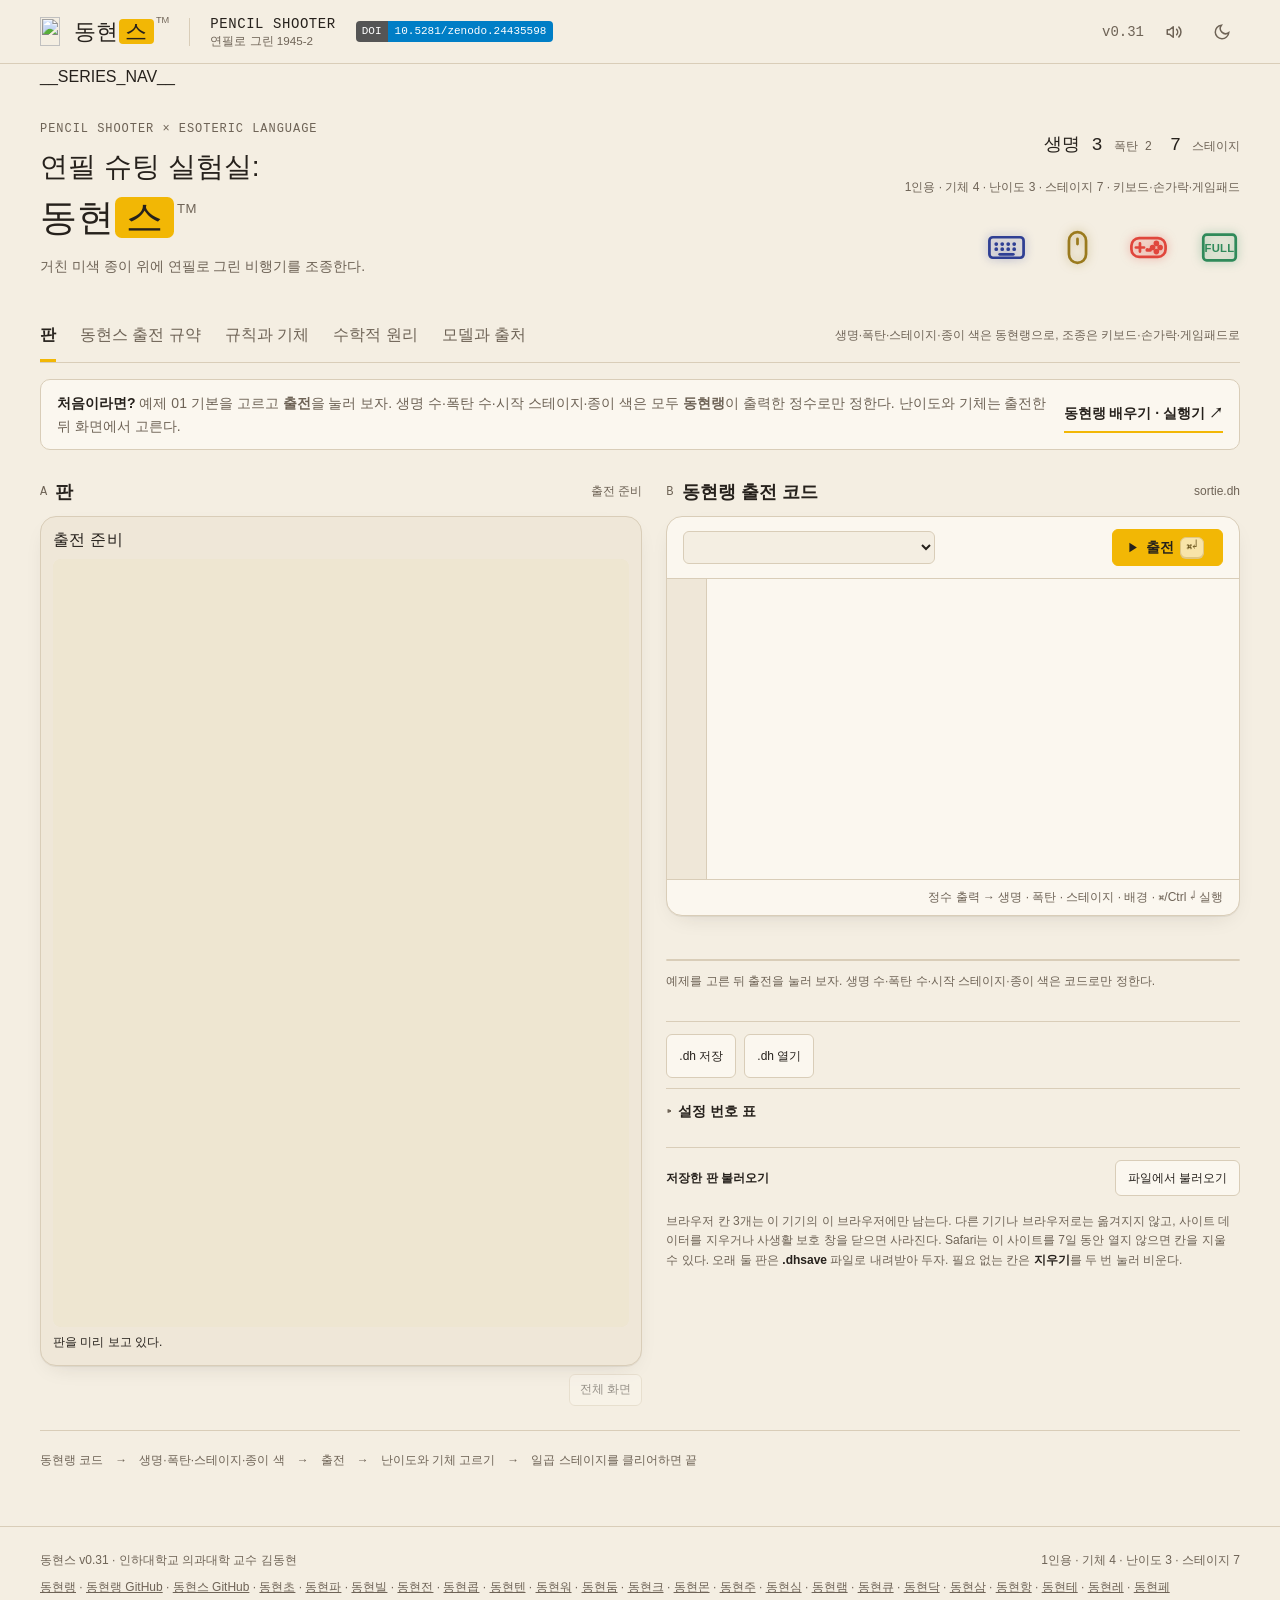
==== commit 2730de46: "v0.31: 전체 화면에서 Esc를 누르면 메뉴를 열어 멈춤 Co-authored-by: Perplexity <noreply@perplexity.ai>" ====
--- a/src/index.html
+++ b/src/index.html
@@ -12,7 +12,7 @@
 <body>
 <header class="header">
   <a class="brand" href="#" aria-label="동현스 첫 화면으로"><span class="brand-main"><img class="brand-icon" src="__BRAND_ICON__" alt="" width="96" height="96">동현<span>스</span><sup>TM</sup></span><i class="brand-divider"></i><span class="brand-sub">PENCIL SHOOTER<small>연필로 그린 1945-2</small></span></a><a class="doi-badge" href="https://doi.org/10.5281/zenodo.24435598" target="_blank" rel="noopener" aria-label="동현스 Zenodo DOI 10.5281/zenodo.24435598" title="Zenodo DOI (모든 버전)"><b>DOI</b><span>10.5281/zenodo.24435598</span></a>
-  <div class="edition">v0.30<button id="sound" class="icon-btn" aria-label="효과음 켜기·끄기" title="효과음 (M)" aria-pressed="true"><svg width="18" height="18" viewBox="0 0 24 24" fill="none" stroke="currentColor" stroke-width="2" stroke-linecap="round" stroke-linejoin="round" aria-hidden="true" focusable="false"><path d="M11 5 6 9H3v6h3l5 4z"/><path class="snd-on" d="M15.5 8.5a5 5 0 0 1 0 7M18.5 5.5a9 9 0 0 1 0 13"/><path class="snd-off" d="m16 9 6 6m0-6-6 6"/></svg></button><button id="theme" class="icon-btn" aria-label="밝은 화면과 어두운 화면 전환" title="화면 전환" aria-pressed="false"><svg width="18" height="18" viewBox="0 0 24 24" fill="none" stroke="currentColor" stroke-width="2" stroke-linecap="round" aria-hidden="true" focusable="false"><path d="M21 12.8A9 9 0 1 1 11.2 3a7 7 0 0 0 9.8 9.8z"/></svg></button></div>
+  <div class="edition">v0.31<button id="sound" class="icon-btn" aria-label="효과음 켜기·끄기" title="효과음 (M)" aria-pressed="true"><svg width="18" height="18" viewBox="0 0 24 24" fill="none" stroke="currentColor" stroke-width="2" stroke-linecap="round" stroke-linejoin="round" aria-hidden="true" focusable="false"><path d="M11 5 6 9H3v6h3l5 4z"/><path class="snd-on" d="M15.5 8.5a5 5 0 0 1 0 7M18.5 5.5a9 9 0 0 1 0 13"/><path class="snd-off" d="m16 9 6 6m0-6-6 6"/></svg></button><button id="theme" class="icon-btn" aria-label="밝은 화면과 어두운 화면 전환" title="화면 전환" aria-pressed="false"><svg width="18" height="18" viewBox="0 0 24 24" fill="none" stroke="currentColor" stroke-width="2" stroke-linecap="round" aria-hidden="true" focusable="false"><path d="M21 12.8A9 9 0 1 1 11.2 3a7 7 0 0 0 9.8 9.8z"/></svg></button></div>
 </header>
 <main>
 __SERIES_NAV__
@@ -66,7 +66,7 @@
   </section>
 
   <section id="tab-protocol" class="tab-panel document" hidden>
-    <div class="doc-heading"><div class="eyebrow">SORTIE I/O · v0.30</div><h2>생명과 폭탄은 동현랭으로, 조종은 손으로.</h2><p>동현랭 프로그램이 출력한 정수를 차례로 읽는다. <b>첫 정수가 생명 수</b>이고 이것만 있으면 바로 나선다. 둘째 정수는 폭탄 수, 셋째 정수는 시작 스테이지, 넷째 정수는 배경 색이며 셋 다 생략할 수 있다. 출전한 뒤에는 동현랭을 쓰지 않는다.</p></div>
+    <div class="doc-heading"><div class="eyebrow">SORTIE I/O · v0.31</div><h2>생명과 폭탄은 동현랭으로, 조종은 손으로.</h2><p>동현랭 프로그램이 출력한 정수를 차례로 읽는다. <b>첫 정수가 생명 수</b>이고 이것만 있으면 바로 나선다. 둘째 정수는 폭탄 수, 셋째 정수는 시작 스테이지, 넷째 정수는 배경 색이며 셋 다 생략할 수 있다. 출전한 뒤에는 동현랭을 쓰지 않는다.</p></div>
     <div class="table-wrap"><table><thead><tr><th>차례</th><th>뜻</th><th>값</th><th>기본값</th></tr></thead><tbody>
       <tr><td>첫째</td><td>생명 수</td><td>1~9. 기체의 수다. 3이면 지금 타는 기체와 예비 둘이다. 이어 하기를 고르면 이 수로 다시 채워진다. <b>반드시 있어야 한다</b></td><td>—</td></tr>
       <tr><td>둘째</td><td>폭탄 수</td><td>0~5. 시작할 때 가진 폭탄 수다. 기체를 잃고 새 기체가 나올 때 폭탄이 이보다 적으면 이 수까지 채워진다. 아이템으로는 5개까지 모을 수 있다</td><td>2</td></tr>
@@ -89,7 +89,7 @@
       <tr><td><kbd>X</kbd> <kbd>Space</kbd></td><td><b>샷</b>. 누르고 있으면 계속 나간다. 메뉴에서는 정하기</td></tr>
       <tr><td><kbd>Z</kbd></td><td><b>모아 쏘기</b>. 누르고 있으면 힘이 모이고(그동안 샷은 멈춘다) 떼면 나간다. 0.5초 · 1.2초 · 2초에서 한 단계씩, 세 단계까지 모인다. 메뉴에서는 뒤로</td></tr>
       <tr><td><kbd>C</kbd> <kbd>Shift</kbd></td><td><b>폭탄</b>. 화면의 적탄을 지우고 3초쯤 무적이 된다</td></tr>
-      <tr><td><kbd>Enter</kbd> <kbd>Esc</kbd> <kbd>P</kbd></td><td>메뉴: 계속 간다 · 소리 · 저장 · 불러오기 · 포기하고 출전 준비로. 메뉴가 열린 동안 게임은 멈춘다</td></tr>
+      <tr><td><kbd>Enter</kbd> <kbd>Esc</kbd> <kbd>P</kbd></td><td>메뉴: 계속 간다 · 소리 · 저장 · 불러오기 · 포기하고 출전 준비로. 메뉴가 열린 동안 게임은 멈춘다. 전체 화면에서 Esc를 누르면 브라우저가 전체 화면을 닫고, 게임은 메뉴를 열어 멈춘다</td></tr>
       <tr><td><kbd>M</kbd> · <kbd>F</kbd></td><td>효과음 켜기·끄기(머리말 스피커 버튼과 같다) · 전체 화면</td></tr>
       <tr><td><span class="pad-tag">손가락</span></td><td>화면을 누른 채 끌면 끈 만큼 기체가 움직이고 샷은 저절로 나간다. 손가락이 기체를 가리지 않도록 아무 곳이나 잡고 끌면 된다. 화면 아래 <b>모아 쏘기</b> 버튼을 누르고 있다가 떼면 모아 쏘기(둘째 손가락을 화면에 대고 있다가 떼어도 된다), <b>폭탄</b> 버튼은 폭탄, <b>메뉴</b> 버튼은 메뉴다. 마우스로도 같은 방식으로 끌 수 있다</td></tr>
       <tr><td><span class="pad-tag">게임패드</span></td><td>블루투스·USB 게임패드를 붙이면 닌텐도 배치 기준으로 쓴다. 다이아몬드 네 버튼은 <b>자리</b>로 키보드와 짝을 맞춘다: 오른쪽=X키 · 아래=Z키(닌텐도 글자로 A·B). A=샷, B=모아 쏘기, X·Y·L=폭탄, 십자·왼 스틱=움직이기, +=메뉴. 드물게 A와 B가 거꾸로 들어오면 <b>−(Select)</b>를 한 번 눌러 바꾼다(패드 이름별로 브라우저에 남는다)</td></tr>
@@ -113,7 +113,7 @@
     <div class="table-wrap"><table id="stage-table"></table></div>
   </section>
 
-  <!-- 수학적 원리 --><section id="tab-math" class="tab-panel document" hidden><div class="doc-heading"><div class="eyebrow">MATHEMATICAL PRINCIPLES · v0.30</div><h2>수학적 원리.<br>숫자로 읽는 연필 슈팅.</h2><p>동현스의 화면은 가로 240칸, 세로 320칸이고 1초에 60걸음으로 움직인다. 기체도 적도 탄도 걸음마다 속도만큼 자리를 옮긴다. 아래 식과 수는 지금 엔진 코드(<code>src/game.js</code>, <code>src/data.js</code>)에 들어 있는 그대로다.</p></div><div class="math-grid"><article><h3><span class="math-num">1</span>자리와 걸음</h3><p>모든 것은 자리 <math><mrow><mo form="prefix" stretchy="false">(</mo><mi>x</mi><mo separator="true">,</mo><mi>y</mi><mo form="postfix" stretchy="false">)</mo></mrow></math>와 속도 <math><mrow><mo form="prefix" stretchy="false">(</mo><msub><mi>v</mi><mi>x</mi></msub><mo separator="true">,</mo><msub><mi>v</mi><mi>y</mi></msub><mo form="postfix" stretchy="false">)</mo></mrow></math>를 가진다. 원점은 왼쪽 위이고 <math><mi>y</mi></math>는 아래로 커진다. 한 걸음은 <math><mrow><mn>1</mn><mi>/</mi><mn>60</mn></mrow></math>초다.</p><div class="eq"><span class="eq-run"><math display="block"><mi>x</mi></math><math display="block"><mrow><mo stretchy="false">←</mo><mi>x</mi></mrow></math><math display="block"><mrow><mo form="infix">+</mo><msub><mi>v</mi><mi>x</mi></msub><mo separator="true">,</mo></mrow></math></span><span class="eq-run"><math display="block"><mi>y</mi></math><math display="block"><mrow><mo stretchy="false">←</mo><mi>y</mi></mrow></math><math display="block"><mrow><mo form="infix">+</mo><msub><mi>v</mi><mi>y</mi></msub></mrow></math></span></div><p>기체는 한 걸음에 XF5U 2.55칸, Ki-84와 P-38 2.3칸, J7W 2.1칸을 간다. 대각선으로 갈 때는 두 축에 <math><mrow><mn>1</mn><mi>/</mi><msqrt><mn>2</mn></msqrt><mo>≈</mo></mrow><mrow><mn>0.707</mn></mrow></math>을 곱해 빠르기를 같게 맞춘다. 화면은 이 칸을 세 배로 키운 720×960 점으로 그린다.</p></article><article><h3><span class="math-num">2</span>적탄의 빠르기</h3><p>탄마다 정해 둔 기본 빠르기 <math><msub><mi>v</mi><mn>0</mn></msub></math>에 난이도 배수 <math><mi>b</mi></math>와 스테이지 배수 <math><msub><mi>s</mi><mi>k</mi></msub></math>를 곱한다. <math><mi>k</mi></math>는 스테이지 번호다.</p><div class="eq big"><span class="eq-run"><math display="block"><mi>v</mi></math><math display="block"><mrow><mo form="infix">=</mo><msub><mi>v</mi><mn>0</mn></msub><mspace width="0.1667em"></mspace><mi>b</mi><mspace width="0.1667em"></mspace><msub><mi>s</mi><mi>k</mi></msub><mo separator="true">,</mo></mrow></math></span><span class="eq-run"><math display="block"><msub><mi>s</mi><mi>k</mi></msub></math><math display="block"><mrow><mo form="infix">=</mo><mn>1</mn></mrow></math><math display="block"><mrow><mo form="infix">+</mo><mn>0.06</mn><mspace width="0.1667em"></mspace><mo form="prefix" stretchy="false">(</mo><mi>k</mi><mo>−</mo><mn>1</mn><mo form="postfix" stretchy="false">)</mo></mrow></math></span></div><div class="math-table-wrap"><table class="math-table"><thead><tr><th>난이도</th><th><math><mi>b</mi></math></th><th>스테이지 1</th><th>스테이지 7</th></tr></thead><tbody><tr><td>초급</td><td>0.60</td><td><math><mrow><mn>0.60</mn><mspace width="0.1667em"></mspace><msub><mi>v</mi><mn>0</mn></msub></mrow></math></td><td><math><mrow><mn>0.82</mn><mspace width="0.1667em"></mspace><msub><mi>v</mi><mn>0</mn></msub></mrow></math></td></tr><tr><td>중급</td><td>0.78</td><td><math><mrow><mn>0.78</mn><mspace width="0.1667em"></mspace><msub><mi>v</mi><mn>0</mn></msub></mrow></math></td><td><math><mrow><mn>1.06</mn><mspace width="0.1667em"></mspace><msub><mi>v</mi><mn>0</mn></msub></mrow></math></td></tr><tr><td>상급</td><td>0.95</td><td><math><mrow><mn>0.95</mn><mspace width="0.1667em"></mspace><msub><mi>v</mi><mn>0</mn></msub></mrow></math></td><td><math><mrow><mn>1.29</mn><mspace width="0.1667em"></mspace><msub><mi>v</mi><mn>0</mn></msub></mrow></math></td></tr></tbody></table></div><p>기본 빠르기가 2인 탄은 초급 스테이지 1에서 한 걸음에 1.2칸, 1초에 72칸을 간다. 화면 위에서 아래까지 4초 남짓 걸린다.</p></article><article><h3><span class="math-num">3</span>쏘는 간격과 탄 수</h3><p>적이 다시 쏠 때까지의 걸음 수는 정해 둔 간격 <math><mi>T</mi></math>에 난이도 배수 <math><mi>f</mi></math>를 곱하고 <math><msub><mi>s</mi><mi>k</mi></msub></math>로 나눈 뒤 ±10%를 흔든다. <math><mi>u</mi></math>는 0 이상 1 미만의 난수다.</p><div class="eq"><span class="eq-run"><math display="block"><msup><mi>T</mi><mo lspace="0em" rspace="0em" class="tml-prime tml-med-pad">′</mo></msup></math><math display="block"><mrow><mo form="infix">=</mo><mfrac><mrow><mi>T</mi><mspace width="0.1667em"></mspace><mi>f</mi></mrow><msub><mi>s</mi><mi>k</mi></msub></mfrac><mspace width="0.1667em"></mspace><mo form="prefix" stretchy="false">(</mo><mn>0.9</mn><mo>+</mo><mn>0.2</mn><mspace width="0.1667em"></mspace><mi>u</mi><mo form="postfix" stretchy="false">)</mo></mrow></math></span></div><p>한 번에 쏘는 탄 수 <math><mi>n</mi></math>은 난이도 배수 <math><mi>c</mi></math>를 곱해 반올림한다. 다만 본래 넷 이상인 무늬는 둘 아래로 줄이지 않는다.</p><div class="eq"><span class="eq-run"><math display="block"><msup><mi>n</mi><mo lspace="0em" rspace="0em" class="tml-prime">′</mo></msup></math><math display="block"><mrow><mo form="infix">=</mo><mrow><mi>max</mi><mo>⁡</mo><mspace width="0.1667em"></mspace></mrow><mrow style="margin-left:-0.1667em;"></mrow><mo fence="false" symmetric="true" minsize="1.2em" maxsize="1.2em">(</mo><mi>m</mi><mo separator="true">,</mo><mtext> </mtext><mi>round</mi><mo>⁡</mo><mo form="prefix" stretchy="false">(</mo><mi>n</mi><mspace width="0.1667em"></mspace><mi>c</mi><mo form="postfix" stretchy="false">)</mo><mo fence="false" symmetric="true" minsize="1.2em" maxsize="1.2em">)</mo><mo separator="true">,</mo></mrow></math></span><span class="eq-run"><math display="block"><mi>m</mi></math><math display="block"><mrow><mo form="infix">=</mo><mrow><mo fence="true" form="prefix">{</mo><mtable><mtr><mtd class="tml-left" style="padding-left:0em;padding-right:0em;"><mn>2</mn></mtd><mtd class="tml-left" style="padding-left:1em;padding-right:0em;"><mrow><mi>n</mi><mo>≥</mo><mn>4</mn></mrow></mtd></mtr><mtr><mtd class="tml-left" style="padding-left:0em;padding-right:0em;"><mn>1</mn></mtd><mtd class="tml-left" style="padding-left:1em;padding-right:0em;"><mrow><mi>n</mi><mo>&lt;</mo><mn>4</mn></mrow></mtd></mtr></mtable><mo fence="true" form="postfix"></mo></mrow></mrow></math></span></div><div class="math-table-wrap"><table class="math-table"><thead><tr><th>난이도</th><th>간격 <math><mi>f</mi></math></th><th>탄 수 <math><mi>c</mi></math></th><th>작은 적이 쏠 확률</th><th>적의 체력</th></tr></thead><tbody><tr><td>초급</td><td>2.10</td><td>0.45</td><td>20%</td><td>0.9배</td></tr><tr><td>중급</td><td>1.45</td><td>0.70</td><td>50%</td><td>1.0배</td></tr><tr><td>상급</td><td>1.00</td><td>1.00</td><td>85%</td><td>1.1배</td></tr></tbody></table></div><p>보스의 큰 공격은 <math><mrow><mi>T</mi><mo form="prefix" stretchy="false">(</mo><mn>0.6</mn><mo>+</mo><mn>0.4</mn><mi>f</mi><mo form="postfix" stretchy="false">)</mo><mi>/</mi><msub><mi>s</mi><mi>k</mi></msub></mrow></math> 걸음마다 나온다. 초급에서도 보스가 지나치게 한가하지 않게 하려는 것이다.</p></article><article><h3><span class="math-num">4</span>조준탄, 부채꼴, 고리</h3><p>조준탄은 쏘는 자리 <math><mrow><mo form="prefix" stretchy="false">(</mo><mi>x</mi><mo separator="true">,</mo><mi>y</mi><mo form="postfix" stretchy="false">)</mo></mrow></math>에서 기체 <math><mrow><mo form="prefix" stretchy="false">(</mo><msub><mi>p</mi><mi>x</mi></msub><mo separator="true">,</mo><msub><mi>p</mi><mi>y</mi></msub><mo form="postfix" stretchy="false">)</mo></mrow></math>를 향한 각도로 나간다.</p><div class="eq"><span class="eq-run"><math display="block"><msub><mi>θ</mi><mn>0</mn></msub></math><math display="block"><mrow><mo form="infix">=</mo><mi>atan2</mi><mo>⁡</mo><mo form="prefix" stretchy="false">(</mo><msub><mi>p</mi><mi>y</mi></msub><mo>−</mo><mi>y</mi><mo separator="true">,</mo><mtext> </mtext><msub><mi>p</mi><mi>x</mi></msub><mo>−</mo><mi>x</mi><mo form="postfix" stretchy="false">)</mo><mo separator="true">,</mo></mrow></math></span><span class="eq-run"><math display="block"><mrow><mo form="prefix" stretchy="false">(</mo><msub><mi>v</mi><mi>x</mi></msub><mo separator="true">,</mo><msub><mi>v</mi><mi>y</mi></msub><mo form="postfix" stretchy="false">)</mo></mrow></math><math display="block"><mrow><mo form="infix">=</mo><mi>v</mi><mspace width="0.1667em"></mspace><mo form="prefix" stretchy="false">(</mo><mrow><mi>cos</mi><mo>⁡</mo><mspace width="0.1667em"></mspace></mrow><mi>θ</mi><mo separator="true">,</mo><mtext> </mtext><mrow><mi>sin</mi><mo>⁡</mo><mspace width="0.1667em"></mspace></mrow><mi>θ</mi><mo form="postfix" stretchy="false">)</mo></mrow></math></span></div><p>여러 발을 펼칠 때는 벌림각 <math><mi>w</mi></math>를 <math><mi>n</mi></math>발에 고르게 나눈다. 고리는 한 바퀴를 <math><mi>n</mi></math>으로 나누고 시작 각도 <math><mi>φ</mi></math>를 난수로 돌린다.</p><div class="eq"><span class="eq-run"><math display="block"><msub><mi>θ</mi><mi>i</mi></msub></math><math display="block"><mrow><mo form="infix">=</mo><msub><mi>θ</mi><mn>0</mn></msub></mrow></math><math display="block"><mrow><mo form="infix">+</mo><mo fence="false" symmetric="true" minsize="1.8em" maxsize="1.8em">(</mo><mfrac><mi>i</mi><mrow><mi>n</mi><mo>−</mo><mn>1</mn></mrow></mfrac><mo>−</mo><mfrac><mn>1</mn><mn>2</mn></mfrac><mo fence="false" symmetric="true" minsize="1.8em" maxsize="1.8em">)</mo><mi>w</mi><mo separator="true">,</mo></mrow></math></span><span class="eq-run"><math display="block"><msub><mi>θ</mi><mi>i</mi></msub></math><math display="block"><mrow><mo form="infix">=</mo><mi>φ</mi></mrow></math><math display="block"><mrow><mo form="infix">+</mo><mfrac><mrow><mn>2</mn><mi>π</mi><mi>i</mi></mrow><mi>n</mi></mfrac><mo separator="true">,</mo><mspace width="1em"></mspace><mi>i</mi></mrow></math><math display="block"><mrow><mo form="infix">=</mo><mn>0</mn><mo separator="true">,</mo><mo>…</mo><mo separator="true">,</mo><mi>n</mi></mrow></math><math display="block"><mrow><mo form="infix">−</mo><mn>1</mn></mrow></math></span></div><p>탄은 쏜 순간의 각도로 곧게 간다. 그래서 조준탄은 가만히 있으면 맞고, 조금만 옮겨도 빗나간다. 스테이지 6과 7에는 휘는 고리 탄이 있다. 쏜 뒤 90~100걸음 동안 걸음마다 0.012~0.014라디안씩 방향을 틀고, 그 뒤로는 곧게 간다. 기체가 쏘는 자리에서 44칸 안에 있으면 적은 쏘지 않는다.</p></article><article><h3><span class="math-num">5</span>맞았는지 가리기</h3><p>기체에서 탄에 맞는 곳은 한가운데의 작은 원이다. 탄의 반지름을 <math><mi>r</mi></math>이라 하면 두 중심의 거리가 <math><mrow><mn>0.62</mn><mspace width="0.1667em"></mspace><mi>r</mi><mo>+</mo></mrow><mrow><mn>1.7</mn></mrow></math>칸보다 가까울 때 맞은 것으로 친다.</p><div class="eq big"><span class="eq-run"><math display="block"><mrow><mo form="prefix" stretchy="false">(</mo><msub><mi>b</mi><mi>x</mi></msub><mo>−</mo><msub><mi>p</mi><mi>x</mi></msub><msup><mo form="postfix" stretchy="false">)</mo><mn>2</mn></msup></mrow></math><math display="block"><mrow><mo form="infix">+</mo><mo form="prefix" stretchy="false">(</mo><msub><mi>b</mi><mi>y</mi></msub><mo>−</mo><msub><mi>p</mi><mi>y</mi></msub><msup><mo form="postfix" stretchy="false">)</mo><mn>2</mn></msup></mrow></math><math display="block"><mrow><mo form="infix">&lt;</mo><mo form="prefix" stretchy="false">(</mo><mn>0.62</mn><mspace width="0.1667em"></mspace><mi>r</mi><mo>+</mo><mn>1.7</mn><msup><mo form="postfix" stretchy="false">)</mo><mn>2</mn></msup></mrow></math></span></div><div class="math-table-wrap"><table class="math-table"><thead><tr><th>탄</th><th>반지름 <math><mi>r</mi></math></th><th>맞는 거리</th></tr></thead><tbody><tr><td>작은 탄</td><td>2.7</td><td>3.37칸</td></tr><tr><td>큰 탄</td><td>4.2</td><td>4.30칸</td></tr><tr><td>바늘 탄</td><td>2.2</td><td>3.06칸</td></tr></tbody></table></div><p>기체 그림의 너비는 40칸쯤이니 날개로 스치는 탄은 그냥 지나간다. 날아다니는 적의 몸은 반너비 <math><mi>w</mi></math>, 반높이 <math><mi>h</mi></math>인 네모 여러 개로 보고, 그 네모를 0.7배로 줄인 뒤 1.5칸을 더한 안쪽에 기체 중심이 들어오면 부딪힌 것으로 친다.</p><div class="eq"><span class="eq-run"><math display="block"><mrow><mi>|</mi><msub><mi>p</mi><mi>x</mi></msub><mo>−</mo><msub><mi>e</mi><mi>x</mi></msub><mi>|</mi></mrow></math><math display="block"><mrow><mo form="infix">&lt;</mo><mn>0.7</mn><mspace width="0.1667em"></mspace><mi>w</mi></mrow></math><math display="block"><mrow><mo form="infix">+</mo><mn>1.5</mn><mspace width="1em"></mspace><mtext>이고</mtext><mspace width="1em"></mspace><mi>|</mi><msub><mi>p</mi><mi>y</mi></msub><mo>−</mo><msub><mi>e</mi><mi>y</mi></msub><mi>|</mi></mrow></math><math display="block"><mrow><mo form="infix">&lt;</mo><mn>0.7</mn><mspace width="0.1667em"></mspace><mi>h</mi></mrow></math><math display="block"><mrow><mo form="infix">+</mo><mn>1.5</mn></mrow></math></span></div></article><article><h3><span class="math-num">6</span>모아 쏘기</h3><p>Z를 누르고 있는 걸음 수 <math><mi>t</mi></math>가 30, 72, 120에 이를 때마다 한 단계씩 오른다. 0.5초, 1.2초, 2초다. 떼는 순간의 단계 <math><mi>ℓ</mi></math>로 나간다.</p><div class="eq"><span class="eq-run"><math display="block"><mi>ℓ</mi></math><math display="block"><mrow><mo form="infix">=</mo><mi>#</mi><mo form="prefix" stretchy="false">{</mo><mspace width="0.1667em"></mspace><mi>τ</mi><mo>∈</mo><mo form="prefix" stretchy="false">{</mo><mn>30,72,120</mn><mo form="postfix" stretchy="false">}</mo><mtext> </mtext><mo lspace="0.2222em" rspace="0.2222em">:</mo><mtext> </mtext><mi>t</mi><mo>≥</mo><mi>τ</mi><mspace width="0.1667em"></mspace><mo form="postfix" stretchy="false">}</mo></mrow></math></span></div><div class="math-table-wrap"><table class="math-table"><thead><tr><th>기체</th><th>모양</th><th>1단계</th><th>2단계</th><th>3단계</th></tr></thead><tbody><tr><td><span style="white-space:nowrap">XF5U</span></td><td>기체 둘레를 도는 팽이 원반</td><td>2개 · 70걸음</td><td>3개 · 96걸음</td><td>4개 · 124걸음</td></tr><tr><td><span style="white-space:nowrap">Ki-84</span></td><td>앞으로 뻗는 굵은 획</td><td>반너비 8 · 34걸음</td><td>반너비 10 · 58걸음</td><td>반너비 12 · 88걸음</td></tr><tr><td><span style="white-space:nowrap">P-38</span></td><td>부채꼴 로켓 다발</td><td>4발</td><td>7발</td><td>10발</td></tr><tr><td><span style="white-space:nowrap">J7W</span></td><td>앞으로 나아가는 큰 밑그림</td><td>반너비 18 · 피해 3.8</td><td>반너비 25 · 피해 5</td><td>반너비 34 · 피해 6.2</td></tr></tbody></table></div><p>P-38의 로켓은 벌림각 <math><mrow><mn>0.5</mn><mo>+</mo></mrow><mrow><mn>0.22</mn><mspace width="0.1667em"></mspace><mi>ℓ</mi></mrow></math> 라디안에 고르게 펼쳐 빠르기 2.2로 떠나고, 걸음마다 1.07배씩 빨라져 9에서 멈춘다. <math><mi>t</mi></math>걸음 뒤의 빠르기는 다음과 같다.</p><div class="eq"><span class="eq-run"><math display="block"><msub><mi>v</mi><mi>t</mi></msub></math><math display="block"><mrow><mo form="infix">=</mo><mrow><mi>min</mi><mo>⁡</mo><mspace width="0.1667em"></mspace></mrow><mrow style="margin-left:-0.1667em;"></mrow><mo fence="false" symmetric="true" minsize="1.2em" maxsize="1.2em">(</mo><mn>9</mn><mo separator="true">,</mo><mtext> </mtext><mn>2.2</mn><mo>×</mo><msup><mn>1.07</mn><mrow><mspace width="0.1667em"></mspace><mi>t</mi></mrow></msup><mo fence="false" symmetric="true" minsize="1.2em" maxsize="1.2em">)</mo></mrow></math></span></div><p>J7W의 밑그림은 빠르기 1.2로 떠나 걸음마다 1.09배씩 빨라져 3.4에서 멈춘다. 지나는 동안 겹친 적에게 두 걸음마다 표의 피해를 주고, 2단계부터는 닿는 적탄을 지운다.</p></article><article><h3><span class="math-num">7</span>따라가는 로켓과 달라붙는 탄</h3><p>P-38의 작은 로켓은 6걸음마다 가장 가까운 적을 고른다. 걸음마다 지금 방향 <math><mi>α</mi></math>와 적을 향한 방향 <math><mi>β</mi></math>의 차이만큼 돌되, 한 걸음에 0.16라디안(약 9도)까지만 돈다. 빠르기는 걸음마다 1.04배씩 올라 7에서 멈춘다.</p><div class="eq"><span class="eq-run"><math display="block"><mi>α</mi></math><math display="block"><mrow><mo stretchy="false">←</mo><mi>α</mi></mrow></math><math display="block"><mrow><mo form="infix">+</mo><mi>clamp</mi><mo>⁡</mo><mo form="prefix" stretchy="false">(</mo><mi>β</mi><mo>−</mo><mi>α</mi><mo separator="true">,</mo><mtext> </mtext><mo>−</mo><mn>0.16</mn><mo separator="true">,</mo><mtext> </mtext><mn>0.16</mn><mo form="postfix" stretchy="false">)</mo><mo separator="true">,</mo></mrow></math></span><span class="eq-run"><math display="block"><mi>v</mi></math><math display="block"><mrow><mo stretchy="false">←</mo><mrow><mi>min</mi><mo>⁡</mo></mrow><mo form="prefix" stretchy="false">(</mo><mn>7</mn><mo separator="true">,</mo><mtext> </mtext><mn>1.04</mn><mspace width="0.1667em"></mspace><mi>v</mi><mo form="postfix" stretchy="false">)</mo></mrow></math></span></div><p>도는 각도에 한계가 있어서 바로 옆을 지나친 적은 크게 돌아서야 맞힌다. 150걸음(2.5초)이 지나면 사라진다.</p><p>J7W의 달라붙는 탄은 돌지 않고 곧게 간다. 빠르기 2.6으로 떠나 걸음마다 1.09배씩 빨라져 9.5에서 멈춘다. 맞으면 피해 1.15를 주고 그 적에 66걸음 붙어, 여섯 걸음마다 0.7(힘 3단계부터 0.86)의 피해를 열 번 준다.</p></article><article><h3><span class="math-num">8</span>점수</h3><p>메달은 놓치지 않고 이어 먹은 수 <math><mi>m</mi></math>에 따라 두 배씩 오른다. 다섯째부터는 3,200점에 머문다. 하나라도 놓치거나 기체를 잃으면 <math><mi>m</mi></math>은 0으로 돌아간다.</p><div class="eq"><span class="eq-run"><math display="block"><mtext>메달</mtext></math><math display="block"><mrow><mo form="infix">=</mo><mn>100</mn><mo>×</mo><msup><mn>2</mn><mrow><mspace width="0.1667em"></mspace><mrow><mspace width="0.1667em"></mspace><mi>min</mi><mo>⁡</mo></mrow><mo form="prefix" stretchy="false">(</mo><mi>m</mi><mo separator="true">,</mo><mn>5</mn><mo form="postfix" stretchy="false" lspace="0em" rspace="0em">)</mo></mrow></msup><mo separator="true">,</mo></mrow></math></span><span class="eq-run"><math display="block"><mi>m</mi></math><math display="block"><mrow><mo form="infix">=</mo><mn>1,2,3</mn><mo separator="true">,</mo><mo>…</mo></mrow></math></span></div><p>스테이지를 클리어하면 남은 폭탄 <math><mi>B</mi></math>와 예비 기체 <math><mi>L</mi></math>로 보너스를 받는다.</p><div class="eq"><span class="eq-run"><math display="block"><mtext>보너스</mtext></math><math display="block"><mrow><mo form="infix">=</mo><mn>5000</mn></mrow></math><math display="block"><mrow><mo form="infix">+</mo><mn>1000</mn><mspace width="0.1667em"></mspace><mi>B</mi></mrow></math><math display="block"><mrow><mo form="infix">+</mo><mn>2000</mn><mspace width="0.1667em"></mspace><mi>L</mi></mrow></math></span></div><p>기체는 15만 점과 50만 점에서 하나씩 늘고, 그 뒤로는 50만 점마다 는다. 힘이나 폭탄이 가득 찼을 때 먹은 P와 B는 2,000점이 된다.</p></article></div><p class="math-foot">난수는 mulberry32를 쓴다. 씨앗은 <math><mn>20261122</mn></math><wbr><math><mrow><mo form="infix">+</mo></mrow><mrow><mn>7</mn><mo>×</mo></mrow><mrow><mtext>기체 번호</mtext></mrow></math><wbr><math><mrow><mo form="infix">+</mo></mrow><mrow><mn>13</mn><mo>×</mo></mrow><mrow><mtext>난이도 번호</mtext></mrow></math>다. 같은 기체와 난이도로 똑같이 조종하면 적도 똑같이 움직인다. 저장할 때는 난수의 상태도 함께 담는다.</p></section><!-- /수학적 원리 -->
+  <!-- 수학적 원리 --><section id="tab-math" class="tab-panel document" hidden><div class="doc-heading"><div class="eyebrow">MATHEMATICAL PRINCIPLES · v0.31</div><h2>수학적 원리.<br>숫자로 읽는 연필 슈팅.</h2><p>동현스의 화면은 가로 240칸, 세로 320칸이고 1초에 60걸음으로 움직인다. 기체도 적도 탄도 걸음마다 속도만큼 자리를 옮긴다. 아래 식과 수는 지금 엔진 코드(<code>src/game.js</code>, <code>src/data.js</code>)에 들어 있는 그대로다.</p></div><div class="math-grid"><article><h3><span class="math-num">1</span>자리와 걸음</h3><p>모든 것은 자리 <math><mrow><mo form="prefix" stretchy="false">(</mo><mi>x</mi><mo separator="true">,</mo><mi>y</mi><mo form="postfix" stretchy="false">)</mo></mrow></math>와 속도 <math><mrow><mo form="prefix" stretchy="false">(</mo><msub><mi>v</mi><mi>x</mi></msub><mo separator="true">,</mo><msub><mi>v</mi><mi>y</mi></msub><mo form="postfix" stretchy="false">)</mo></mrow></math>를 가진다. 원점은 왼쪽 위이고 <math><mi>y</mi></math>는 아래로 커진다. 한 걸음은 <math><mrow><mn>1</mn><mi>/</mi><mn>60</mn></mrow></math>초다.</p><div class="eq"><span class="eq-run"><math display="block"><mi>x</mi></math><math display="block"><mrow><mo stretchy="false">←</mo><mi>x</mi></mrow></math><math display="block"><mrow><mo form="infix">+</mo><msub><mi>v</mi><mi>x</mi></msub><mo separator="true">,</mo></mrow></math></span><span class="eq-run"><math display="block"><mi>y</mi></math><math display="block"><mrow><mo stretchy="false">←</mo><mi>y</mi></mrow></math><math display="block"><mrow><mo form="infix">+</mo><msub><mi>v</mi><mi>y</mi></msub></mrow></math></span></div><p>기체는 한 걸음에 XF5U 2.55칸, Ki-84와 P-38 2.3칸, J7W 2.1칸을 간다. 대각선으로 갈 때는 두 축에 <math><mrow><mn>1</mn><mi>/</mi><msqrt><mn>2</mn></msqrt><mo>≈</mo></mrow><mrow><mn>0.707</mn></mrow></math>을 곱해 빠르기를 같게 맞춘다. 화면은 이 칸을 세 배로 키운 720×960 점으로 그린다.</p></article><article><h3><span class="math-num">2</span>적탄의 빠르기</h3><p>탄마다 정해 둔 기본 빠르기 <math><msub><mi>v</mi><mn>0</mn></msub></math>에 난이도 배수 <math><mi>b</mi></math>와 스테이지 배수 <math><msub><mi>s</mi><mi>k</mi></msub></math>를 곱한다. <math><mi>k</mi></math>는 스테이지 번호다.</p><div class="eq big"><span class="eq-run"><math display="block"><mi>v</mi></math><math display="block"><mrow><mo form="infix">=</mo><msub><mi>v</mi><mn>0</mn></msub><mspace width="0.1667em"></mspace><mi>b</mi><mspace width="0.1667em"></mspace><msub><mi>s</mi><mi>k</mi></msub><mo separator="true">,</mo></mrow></math></span><span class="eq-run"><math display="block"><msub><mi>s</mi><mi>k</mi></msub></math><math display="block"><mrow><mo form="infix">=</mo><mn>1</mn></mrow></math><math display="block"><mrow><mo form="infix">+</mo><mn>0.06</mn><mspace width="0.1667em"></mspace><mo form="prefix" stretchy="false">(</mo><mi>k</mi><mo>−</mo><mn>1</mn><mo form="postfix" stretchy="false">)</mo></mrow></math></span></div><div class="math-table-wrap"><table class="math-table"><thead><tr><th>난이도</th><th><math><mi>b</mi></math></th><th>스테이지 1</th><th>스테이지 7</th></tr></thead><tbody><tr><td>초급</td><td>0.60</td><td><math><mrow><mn>0.60</mn><mspace width="0.1667em"></mspace><msub><mi>v</mi><mn>0</mn></msub></mrow></math></td><td><math><mrow><mn>0.82</mn><mspace width="0.1667em"></mspace><msub><mi>v</mi><mn>0</mn></msub></mrow></math></td></tr><tr><td>중급</td><td>0.78</td><td><math><mrow><mn>0.78</mn><mspace width="0.1667em"></mspace><msub><mi>v</mi><mn>0</mn></msub></mrow></math></td><td><math><mrow><mn>1.06</mn><mspace width="0.1667em"></mspace><msub><mi>v</mi><mn>0</mn></msub></mrow></math></td></tr><tr><td>상급</td><td>0.95</td><td><math><mrow><mn>0.95</mn><mspace width="0.1667em"></mspace><msub><mi>v</mi><mn>0</mn></msub></mrow></math></td><td><math><mrow><mn>1.29</mn><mspace width="0.1667em"></mspace><msub><mi>v</mi><mn>0</mn></msub></mrow></math></td></tr></tbody></table></div><p>기본 빠르기가 2인 탄은 초급 스테이지 1에서 한 걸음에 1.2칸, 1초에 72칸을 간다. 화면 위에서 아래까지 4초 남짓 걸린다.</p></article><article><h3><span class="math-num">3</span>쏘는 간격과 탄 수</h3><p>적이 다시 쏠 때까지의 걸음 수는 정해 둔 간격 <math><mi>T</mi></math>에 난이도 배수 <math><mi>f</mi></math>를 곱하고 <math><msub><mi>s</mi><mi>k</mi></msub></math>로 나눈 뒤 ±10%를 흔든다. <math><mi>u</mi></math>는 0 이상 1 미만의 난수다.</p><div class="eq"><span class="eq-run"><math display="block"><msup><mi>T</mi><mo lspace="0em" rspace="0em" class="tml-prime tml-med-pad">′</mo></msup></math><math display="block"><mrow><mo form="infix">=</mo><mfrac><mrow><mi>T</mi><mspace width="0.1667em"></mspace><mi>f</mi></mrow><msub><mi>s</mi><mi>k</mi></msub></mfrac><mspace width="0.1667em"></mspace><mo form="prefix" stretchy="false">(</mo><mn>0.9</mn><mo>+</mo><mn>0.2</mn><mspace width="0.1667em"></mspace><mi>u</mi><mo form="postfix" stretchy="false">)</mo></mrow></math></span></div><p>한 번에 쏘는 탄 수 <math><mi>n</mi></math>은 난이도 배수 <math><mi>c</mi></math>를 곱해 반올림한다. 다만 본래 넷 이상인 무늬는 둘 아래로 줄이지 않는다.</p><div class="eq"><span class="eq-run"><math display="block"><msup><mi>n</mi><mo lspace="0em" rspace="0em" class="tml-prime">′</mo></msup></math><math display="block"><mrow><mo form="infix">=</mo><mrow><mi>max</mi><mo>⁡</mo><mspace width="0.1667em"></mspace></mrow><mrow style="margin-left:-0.1667em;"></mrow><mo fence="false" symmetric="true" minsize="1.2em" maxsize="1.2em">(</mo><mi>m</mi><mo separator="true">,</mo><mtext> </mtext><mi>round</mi><mo>⁡</mo><mo form="prefix" stretchy="false">(</mo><mi>n</mi><mspace width="0.1667em"></mspace><mi>c</mi><mo form="postfix" stretchy="false">)</mo><mo fence="false" symmetric="true" minsize="1.2em" maxsize="1.2em">)</mo><mo separator="true">,</mo></mrow></math></span><span class="eq-run"><math display="block"><mi>m</mi></math><math display="block"><mrow><mo form="infix">=</mo><mrow><mo fence="true" form="prefix">{</mo><mtable><mtr><mtd class="tml-left" style="padding-left:0em;padding-right:0em;"><mn>2</mn></mtd><mtd class="tml-left" style="padding-left:1em;padding-right:0em;"><mrow><mi>n</mi><mo>≥</mo><mn>4</mn></mrow></mtd></mtr><mtr><mtd class="tml-left" style="padding-left:0em;padding-right:0em;"><mn>1</mn></mtd><mtd class="tml-left" style="padding-left:1em;padding-right:0em;"><mrow><mi>n</mi><mo>&lt;</mo><mn>4</mn></mrow></mtd></mtr></mtable><mo fence="true" form="postfix"></mo></mrow></mrow></math></span></div><div class="math-table-wrap"><table class="math-table"><thead><tr><th>난이도</th><th>간격 <math><mi>f</mi></math></th><th>탄 수 <math><mi>c</mi></math></th><th>작은 적이 쏠 확률</th><th>적의 체력</th></tr></thead><tbody><tr><td>초급</td><td>2.10</td><td>0.45</td><td>20%</td><td>0.9배</td></tr><tr><td>중급</td><td>1.45</td><td>0.70</td><td>50%</td><td>1.0배</td></tr><tr><td>상급</td><td>1.00</td><td>1.00</td><td>85%</td><td>1.1배</td></tr></tbody></table></div><p>보스의 큰 공격은 <math><mrow><mi>T</mi><mo form="prefix" stretchy="false">(</mo><mn>0.6</mn><mo>+</mo><mn>0.4</mn><mi>f</mi><mo form="postfix" stretchy="false">)</mo><mi>/</mi><msub><mi>s</mi><mi>k</mi></msub></mrow></math> 걸음마다 나온다. 초급에서도 보스가 지나치게 한가하지 않게 하려는 것이다.</p></article><article><h3><span class="math-num">4</span>조준탄, 부채꼴, 고리</h3><p>조준탄은 쏘는 자리 <math><mrow><mo form="prefix" stretchy="false">(</mo><mi>x</mi><mo separator="true">,</mo><mi>y</mi><mo form="postfix" stretchy="false">)</mo></mrow></math>에서 기체 <math><mrow><mo form="prefix" stretchy="false">(</mo><msub><mi>p</mi><mi>x</mi></msub><mo separator="true">,</mo><msub><mi>p</mi><mi>y</mi></msub><mo form="postfix" stretchy="false">)</mo></mrow></math>를 향한 각도로 나간다.</p><div class="eq"><span class="eq-run"><math display="block"><msub><mi>θ</mi><mn>0</mn></msub></math><math display="block"><mrow><mo form="infix">=</mo><mi>atan2</mi><mo>⁡</mo><mo form="prefix" stretchy="false">(</mo><msub><mi>p</mi><mi>y</mi></msub><mo>−</mo><mi>y</mi><mo separator="true">,</mo><mtext> </mtext><msub><mi>p</mi><mi>x</mi></msub><mo>−</mo><mi>x</mi><mo form="postfix" stretchy="false">)</mo><mo separator="true">,</mo></mrow></math></span><span class="eq-run"><math display="block"><mrow><mo form="prefix" stretchy="false">(</mo><msub><mi>v</mi><mi>x</mi></msub><mo separator="true">,</mo><msub><mi>v</mi><mi>y</mi></msub><mo form="postfix" stretchy="false">)</mo></mrow></math><math display="block"><mrow><mo form="infix">=</mo><mi>v</mi><mspace width="0.1667em"></mspace><mo form="prefix" stretchy="false">(</mo><mrow><mi>cos</mi><mo>⁡</mo><mspace width="0.1667em"></mspace></mrow><mi>θ</mi><mo separator="true">,</mo><mtext> </mtext><mrow><mi>sin</mi><mo>⁡</mo><mspace width="0.1667em"></mspace></mrow><mi>θ</mi><mo form="postfix" stretchy="false">)</mo></mrow></math></span></div><p>여러 발을 펼칠 때는 벌림각 <math><mi>w</mi></math>를 <math><mi>n</mi></math>발에 고르게 나눈다. 고리는 한 바퀴를 <math><mi>n</mi></math>으로 나누고 시작 각도 <math><mi>φ</mi></math>를 난수로 돌린다.</p><div class="eq"><span class="eq-run"><math display="block"><msub><mi>θ</mi><mi>i</mi></msub></math><math display="block"><mrow><mo form="infix">=</mo><msub><mi>θ</mi><mn>0</mn></msub></mrow></math><math display="block"><mrow><mo form="infix">+</mo><mo fence="false" symmetric="true" minsize="1.8em" maxsize="1.8em">(</mo><mfrac><mi>i</mi><mrow><mi>n</mi><mo>−</mo><mn>1</mn></mrow></mfrac><mo>−</mo><mfrac><mn>1</mn><mn>2</mn></mfrac><mo fence="false" symmetric="true" minsize="1.8em" maxsize="1.8em">)</mo><mi>w</mi><mo separator="true">,</mo></mrow></math></span><span class="eq-run"><math display="block"><msub><mi>θ</mi><mi>i</mi></msub></math><math display="block"><mrow><mo form="infix">=</mo><mi>φ</mi></mrow></math><math display="block"><mrow><mo form="infix">+</mo><mfrac><mrow><mn>2</mn><mi>π</mi><mi>i</mi></mrow><mi>n</mi></mfrac><mo separator="true">,</mo><mspace width="1em"></mspace><mi>i</mi></mrow></math><math display="block"><mrow><mo form="infix">=</mo><mn>0</mn><mo separator="true">,</mo><mo>…</mo><mo separator="true">,</mo><mi>n</mi></mrow></math><math display="block"><mrow><mo form="infix">−</mo><mn>1</mn></mrow></math></span></div><p>탄은 쏜 순간의 각도로 곧게 간다. 그래서 조준탄은 가만히 있으면 맞고, 조금만 옮겨도 빗나간다. 스테이지 6과 7에는 휘는 고리 탄이 있다. 쏜 뒤 90~100걸음 동안 걸음마다 0.012~0.014라디안씩 방향을 틀고, 그 뒤로는 곧게 간다. 기체가 쏘는 자리에서 44칸 안에 있으면 적은 쏘지 않는다.</p></article><article><h3><span class="math-num">5</span>맞았는지 가리기</h3><p>기체에서 탄에 맞는 곳은 한가운데의 작은 원이다. 탄의 반지름을 <math><mi>r</mi></math>이라 하면 두 중심의 거리가 <math><mrow><mn>0.62</mn><mspace width="0.1667em"></mspace><mi>r</mi><mo>+</mo></mrow><mrow><mn>1.7</mn></mrow></math>칸보다 가까울 때 맞은 것으로 친다.</p><div class="eq big"><span class="eq-run"><math display="block"><mrow><mo form="prefix" stretchy="false">(</mo><msub><mi>b</mi><mi>x</mi></msub><mo>−</mo><msub><mi>p</mi><mi>x</mi></msub><msup><mo form="postfix" stretchy="false">)</mo><mn>2</mn></msup></mrow></math><math display="block"><mrow><mo form="infix">+</mo><mo form="prefix" stretchy="false">(</mo><msub><mi>b</mi><mi>y</mi></msub><mo>−</mo><msub><mi>p</mi><mi>y</mi></msub><msup><mo form="postfix" stretchy="false">)</mo><mn>2</mn></msup></mrow></math><math display="block"><mrow><mo form="infix">&lt;</mo><mo form="prefix" stretchy="false">(</mo><mn>0.62</mn><mspace width="0.1667em"></mspace><mi>r</mi><mo>+</mo><mn>1.7</mn><msup><mo form="postfix" stretchy="false">)</mo><mn>2</mn></msup></mrow></math></span></div><div class="math-table-wrap"><table class="math-table"><thead><tr><th>탄</th><th>반지름 <math><mi>r</mi></math></th><th>맞는 거리</th></tr></thead><tbody><tr><td>작은 탄</td><td>2.7</td><td>3.37칸</td></tr><tr><td>큰 탄</td><td>4.2</td><td>4.30칸</td></tr><tr><td>바늘 탄</td><td>2.2</td><td>3.06칸</td></tr></tbody></table></div><p>기체 그림의 너비는 40칸쯤이니 날개로 스치는 탄은 그냥 지나간다. 날아다니는 적의 몸은 반너비 <math><mi>w</mi></math>, 반높이 <math><mi>h</mi></math>인 네모 여러 개로 보고, 그 네모를 0.7배로 줄인 뒤 1.5칸을 더한 안쪽에 기체 중심이 들어오면 부딪힌 것으로 친다.</p><div class="eq"><span class="eq-run"><math display="block"><mrow><mi>|</mi><msub><mi>p</mi><mi>x</mi></msub><mo>−</mo><msub><mi>e</mi><mi>x</mi></msub><mi>|</mi></mrow></math><math display="block"><mrow><mo form="infix">&lt;</mo><mn>0.7</mn><mspace width="0.1667em"></mspace><mi>w</mi></mrow></math><math display="block"><mrow><mo form="infix">+</mo><mn>1.5</mn><mspace width="1em"></mspace><mtext>이고</mtext><mspace width="1em"></mspace><mi>|</mi><msub><mi>p</mi><mi>y</mi></msub><mo>−</mo><msub><mi>e</mi><mi>y</mi></msub><mi>|</mi></mrow></math><math display="block"><mrow><mo form="infix">&lt;</mo><mn>0.7</mn><mspace width="0.1667em"></mspace><mi>h</mi></mrow></math><math display="block"><mrow><mo form="infix">+</mo><mn>1.5</mn></mrow></math></span></div></article><article><h3><span class="math-num">6</span>모아 쏘기</h3><p>Z를 누르고 있는 걸음 수 <math><mi>t</mi></math>가 30, 72, 120에 이를 때마다 한 단계씩 오른다. 0.5초, 1.2초, 2초다. 떼는 순간의 단계 <math><mi>ℓ</mi></math>로 나간다.</p><div class="eq"><span class="eq-run"><math display="block"><mi>ℓ</mi></math><math display="block"><mrow><mo form="infix">=</mo><mi>#</mi><mo form="prefix" stretchy="false">{</mo><mspace width="0.1667em"></mspace><mi>τ</mi><mo>∈</mo><mo form="prefix" stretchy="false">{</mo><mn>30,72,120</mn><mo form="postfix" stretchy="false">}</mo><mtext> </mtext><mo lspace="0.2222em" rspace="0.2222em">:</mo><mtext> </mtext><mi>t</mi><mo>≥</mo><mi>τ</mi><mspace width="0.1667em"></mspace><mo form="postfix" stretchy="false">}</mo></mrow></math></span></div><div class="math-table-wrap"><table class="math-table"><thead><tr><th>기체</th><th>모양</th><th>1단계</th><th>2단계</th><th>3단계</th></tr></thead><tbody><tr><td><span style="white-space:nowrap">XF5U</span></td><td>기체 둘레를 도는 팽이 원반</td><td>2개 · 70걸음</td><td>3개 · 96걸음</td><td>4개 · 124걸음</td></tr><tr><td><span style="white-space:nowrap">Ki-84</span></td><td>앞으로 뻗는 굵은 획</td><td>반너비 8 · 34걸음</td><td>반너비 10 · 58걸음</td><td>반너비 12 · 88걸음</td></tr><tr><td><span style="white-space:nowrap">P-38</span></td><td>부채꼴 로켓 다발</td><td>4발</td><td>7발</td><td>10발</td></tr><tr><td><span style="white-space:nowrap">J7W</span></td><td>앞으로 나아가는 큰 밑그림</td><td>반너비 18 · 피해 3.8</td><td>반너비 25 · 피해 5</td><td>반너비 34 · 피해 6.2</td></tr></tbody></table></div><p>P-38의 로켓은 벌림각 <math><mrow><mn>0.5</mn><mo>+</mo></mrow><mrow><mn>0.22</mn><mspace width="0.1667em"></mspace><mi>ℓ</mi></mrow></math> 라디안에 고르게 펼쳐 빠르기 2.2로 떠나고, 걸음마다 1.07배씩 빨라져 9에서 멈춘다. <math><mi>t</mi></math>걸음 뒤의 빠르기는 다음과 같다.</p><div class="eq"><span class="eq-run"><math display="block"><msub><mi>v</mi><mi>t</mi></msub></math><math display="block"><mrow><mo form="infix">=</mo><mrow><mi>min</mi><mo>⁡</mo><mspace width="0.1667em"></mspace></mrow><mrow style="margin-left:-0.1667em;"></mrow><mo fence="false" symmetric="true" minsize="1.2em" maxsize="1.2em">(</mo><mn>9</mn><mo separator="true">,</mo><mtext> </mtext><mn>2.2</mn><mo>×</mo><msup><mn>1.07</mn><mrow><mspace width="0.1667em"></mspace><mi>t</mi></mrow></msup><mo fence="false" symmetric="true" minsize="1.2em" maxsize="1.2em">)</mo></mrow></math></span></div><p>J7W의 밑그림은 빠르기 1.2로 떠나 걸음마다 1.09배씩 빨라져 3.4에서 멈춘다. 지나는 동안 겹친 적에게 두 걸음마다 표의 피해를 주고, 2단계부터는 닿는 적탄을 지운다.</p></article><article><h3><span class="math-num">7</span>따라가는 로켓과 달라붙는 탄</h3><p>P-38의 작은 로켓은 6걸음마다 가장 가까운 적을 고른다. 걸음마다 지금 방향 <math><mi>α</mi></math>와 적을 향한 방향 <math><mi>β</mi></math>의 차이만큼 돌되, 한 걸음에 0.16라디안(약 9도)까지만 돈다. 빠르기는 걸음마다 1.04배씩 올라 7에서 멈춘다.</p><div class="eq"><span class="eq-run"><math display="block"><mi>α</mi></math><math display="block"><mrow><mo stretchy="false">←</mo><mi>α</mi></mrow></math><math display="block"><mrow><mo form="infix">+</mo><mi>clamp</mi><mo>⁡</mo><mo form="prefix" stretchy="false">(</mo><mi>β</mi><mo>−</mo><mi>α</mi><mo separator="true">,</mo><mtext> </mtext><mo>−</mo><mn>0.16</mn><mo separator="true">,</mo><mtext> </mtext><mn>0.16</mn><mo form="postfix" stretchy="false">)</mo><mo separator="true">,</mo></mrow></math></span><span class="eq-run"><math display="block"><mi>v</mi></math><math display="block"><mrow><mo stretchy="false">←</mo><mrow><mi>min</mi><mo>⁡</mo></mrow><mo form="prefix" stretchy="false">(</mo><mn>7</mn><mo separator="true">,</mo><mtext> </mtext><mn>1.04</mn><mspace width="0.1667em"></mspace><mi>v</mi><mo form="postfix" stretchy="false">)</mo></mrow></math></span></div><p>도는 각도에 한계가 있어서 바로 옆을 지나친 적은 크게 돌아서야 맞힌다. 150걸음(2.5초)이 지나면 사라진다.</p><p>J7W의 달라붙는 탄은 돌지 않고 곧게 간다. 빠르기 2.6으로 떠나 걸음마다 1.09배씩 빨라져 9.5에서 멈춘다. 맞으면 피해 1.15를 주고 그 적에 66걸음 붙어, 여섯 걸음마다 0.7(힘 3단계부터 0.86)의 피해를 열 번 준다.</p></article><article><h3><span class="math-num">8</span>점수</h3><p>메달은 놓치지 않고 이어 먹은 수 <math><mi>m</mi></math>에 따라 두 배씩 오른다. 다섯째부터는 3,200점에 머문다. 하나라도 놓치거나 기체를 잃으면 <math><mi>m</mi></math>은 0으로 돌아간다.</p><div class="eq"><span class="eq-run"><math display="block"><mtext>메달</mtext></math><math display="block"><mrow><mo form="infix">=</mo><mn>100</mn><mo>×</mo><msup><mn>2</mn><mrow><mspace width="0.1667em"></mspace><mrow><mspace width="0.1667em"></mspace><mi>min</mi><mo>⁡</mo></mrow><mo form="prefix" stretchy="false">(</mo><mi>m</mi><mo separator="true">,</mo><mn>5</mn><mo form="postfix" stretchy="false" lspace="0em" rspace="0em">)</mo></mrow></msup><mo separator="true">,</mo></mrow></math></span><span class="eq-run"><math display="block"><mi>m</mi></math><math display="block"><mrow><mo form="infix">=</mo><mn>1,2,3</mn><mo separator="true">,</mo><mo>…</mo></mrow></math></span></div><p>스테이지를 클리어하면 남은 폭탄 <math><mi>B</mi></math>와 예비 기체 <math><mi>L</mi></math>로 보너스를 받는다.</p><div class="eq"><span class="eq-run"><math display="block"><mtext>보너스</mtext></math><math display="block"><mrow><mo form="infix">=</mo><mn>5000</mn></mrow></math><math display="block"><mrow><mo form="infix">+</mo><mn>1000</mn><mspace width="0.1667em"></mspace><mi>B</mi></mrow></math><math display="block"><mrow><mo form="infix">+</mo><mn>2000</mn><mspace width="0.1667em"></mspace><mi>L</mi></mrow></math></span></div><p>기체는 15만 점과 50만 점에서 하나씩 늘고, 그 뒤로는 50만 점마다 는다. 힘이나 폭탄이 가득 찼을 때 먹은 P와 B는 2,000점이 된다.</p></article></div><p class="math-foot">난수는 mulberry32를 쓴다. 씨앗은 <math><mn>20261122</mn></math><wbr><math><mrow><mo form="infix">+</mo></mrow><mrow><mn>7</mn><mo>×</mo></mrow><mrow><mtext>기체 번호</mtext></mrow></math><wbr><math><mrow><mo form="infix">+</mo></mrow><mrow><mn>13</mn><mo>×</mo></mrow><mrow><mtext>난이도 번호</mtext></mrow></math>다. 같은 기체와 난이도로 똑같이 조종하면 적도 똑같이 움직인다. 저장할 때는 난수의 상태도 함께 담는다.</p></section><!-- /수학적 원리 -->
   <section id="tab-about" class="tab-panel document" hidden>
     <div class="doc-heading"><div class="eyebrow">WHAT IS NEW, WHAT IS BORROWED</div><h2>구조만 참고하고, 그림·소리·글·코드는 새로 만들었다.</h2><p>동현스는 1997년 오락실 게임 「스트라이커즈 1945 II」(Psikyo)의 큰 틀(세로로 긴 화면, 샷·모아 쏘기·폭탄, 기체마다 다른 모아 쏘기와 폭탄, 중간 보스와 보스가 나오는 스테이지, 아주 쉬운 단계부터 고르는 난이도)을 참고한 팬 실험이다.</p></div>
     <div class="science-block"><span class="index">01</span><div><h3>원작의 그림·소리·글·자료는 담지 않았다.</h3><p>원작의 그래픽, 음악·효과음, 글, 스테이지 배치, 탄막 자료는 하나도 쓰지 않는다. 원작 파일에서 그림이나 자료를 꺼내 쓰지도 않았다. 엔진, 적의 배치와 움직임, 탄의 모양과 박자는 동현스 코드로 새로 만들었다.</p></div></div>
@@ -125,7 +125,7 @@
     <aside class="maker-note"><span class="eyebrow">만든 사람</span><a class="sponsor-btn" href="https://github.com/sponsors/Raspberry-Kim" target="_blank" rel="noopener" aria-label="GitHub Sponsors로 동현랭 후원하기" title="GitHub Sponsors로 후원하기"><svg width="13" height="13" viewBox="0 0 16 16" fill="currentColor" aria-hidden="true"><path d="M7.655 14.916v-.001h-.002l-.006-.003-.018-.01a22.066 22.066 0 0 1-3.744-2.584C2.045 10.731 0 8.35 0 5.5 0 2.836 2.086 1 4.25 1 5.797 1 7.153 1.802 8 3.02 8.847 1.802 10.203 1 11.75 1 13.914 1 16 2.836 16 5.5c0 2.85-2.044 5.231-3.886 6.818a22.094 22.094 0 0 1-3.433 2.414 7.152 7.152 0 0 1-.31.17l-.018.01-.008.004a.75.75 0 0 1-.69 0Z"></path></svg>후원</a><p>인하대학교 의과대학 김동현 교수는 백신학·감염학을 연구한다. 명랑하고 따뜻한 개발을 지향한다.</p></aside>
   </section>
 </main>
-<footer><span>동현스 v0.30 · 인하대학교 의과대학 교수 김동현</span><span>1인용 · 기체 4 · 난이도 3 · 스테이지 7</span><span><a href="https://raspberry-kim.github.io/donghyun-lang/" target="_blank" rel="noopener">동현랭</a> · <a href="https://github.com/Raspberry-Kim/donghyun-lang" target="_blank" rel="noopener">동현랭 GitHub</a> · <a href="https://github.com/Raspberry-Kim/donghyun-lab21" target="_blank" rel="noopener">동현스 GitHub</a> · <a href="https://raspberry-kim.github.io/donghyun-lab1/" target="_blank" rel="noopener">동현초</a> · <a href="https://raspberry-kim.github.io/donghyun-lab2/" target="_blank" rel="noopener">동현파</a> · <a href="https://raspberry-kim.github.io/donghyun-lab3/" target="_blank" rel="noopener">동현빌</a> · <a href="https://raspberry-kim.github.io/donghyun-lab4/" target="_blank" rel="noopener">동현전</a> · <a href="https://raspberry-kim.github.io/donghyun-lab5/" target="_blank" rel="noopener">동현콥</a> · <a href="https://raspberry-kim.github.io/donghyun-lab6/" target="_blank" rel="noopener">동현텐</a> · <a href="https://raspberry-kim.github.io/donghyun-lab7/" target="_blank" rel="noopener">동현워</a> · <a href="https://raspberry-kim.github.io/donghyun-lab8/" target="_blank" rel="noopener">동현둠</a> · <a href="https://raspberry-kim.github.io/donghyun-lab9/" target="_blank" rel="noopener">동현크</a> · <a href="https://raspberry-kim.github.io/donghyun-lab10/" target="_blank" rel="noopener">동현몬</a> · <a href="https://raspberry-kim.github.io/donghyun-lab11/" target="_blank" rel="noopener">동현주</a> · <a href="https://raspberry-kim.github.io/donghyun-lab12/" target="_blank" rel="noopener">동현심</a> · <a href="https://raspberry-kim.github.io/donghyun-lab13/" target="_blank" rel="noopener">동현램</a> · <a href="https://raspberry-kim.github.io/donghyun-lab14/" target="_blank" rel="noopener">동현큐</a> · <a href="https://raspberry-kim.github.io/donghyun-lab15/" target="_blank" rel="noopener">동현닥</a> · <a href="https://raspberry-kim.github.io/donghyun-lab16/" target="_blank" rel="noopener">동현삼</a> · <a href="https://raspberry-kim.github.io/donghyun-lab17/" target="_blank" rel="noopener">동현항</a> · <a href="https://raspberry-kim.github.io/donghyun-lab18/" target="_blank" rel="noopener">동현테</a> · <a href="https://raspberry-kim.github.io/donghyun-lab19/" target="_blank" rel="noopener">동현레</a> · <a href="https://raspberry-kim.github.io/donghyun-lab20/" target="_blank" rel="noopener">동현페</a></span></footer>
+<footer><span>동현스 v0.31 · 인하대학교 의과대학 교수 김동현</span><span>1인용 · 기체 4 · 난이도 3 · 스테이지 7</span><span><a href="https://raspberry-kim.github.io/donghyun-lang/" target="_blank" rel="noopener">동현랭</a> · <a href="https://github.com/Raspberry-Kim/donghyun-lang" target="_blank" rel="noopener">동현랭 GitHub</a> · <a href="https://github.com/Raspberry-Kim/donghyun-lab21" target="_blank" rel="noopener">동현스 GitHub</a> · <a href="https://raspberry-kim.github.io/donghyun-lab1/" target="_blank" rel="noopener">동현초</a> · <a href="https://raspberry-kim.github.io/donghyun-lab2/" target="_blank" rel="noopener">동현파</a> · <a href="https://raspberry-kim.github.io/donghyun-lab3/" target="_blank" rel="noopener">동현빌</a> · <a href="https://raspberry-kim.github.io/donghyun-lab4/" target="_blank" rel="noopener">동현전</a> · <a href="https://raspberry-kim.github.io/donghyun-lab5/" target="_blank" rel="noopener">동현콥</a> · <a href="https://raspberry-kim.github.io/donghyun-lab6/" target="_blank" rel="noopener">동현텐</a> · <a href="https://raspberry-kim.github.io/donghyun-lab7/" target="_blank" rel="noopener">동현워</a> · <a href="https://raspberry-kim.github.io/donghyun-lab8/" target="_blank" rel="noopener">동현둠</a> · <a href="https://raspberry-kim.github.io/donghyun-lab9/" target="_blank" rel="noopener">동현크</a> · <a href="https://raspberry-kim.github.io/donghyun-lab10/" target="_blank" rel="noopener">동현몬</a> · <a href="https://raspberry-kim.github.io/donghyun-lab11/" target="_blank" rel="noopener">동현주</a> · <a href="https://raspberry-kim.github.io/donghyun-lab12/" target="_blank" rel="noopener">동현심</a> · <a href="https://raspberry-kim.github.io/donghyun-lab13/" target="_blank" rel="noopener">동현램</a> · <a href="https://raspberry-kim.github.io/donghyun-lab14/" target="_blank" rel="noopener">동현큐</a> · <a href="https://raspberry-kim.github.io/donghyun-lab15/" target="_blank" rel="noopener">동현닥</a> · <a href="https://raspberry-kim.github.io/donghyun-lab16/" target="_blank" rel="noopener">동현삼</a> · <a href="https://raspberry-kim.github.io/donghyun-lab17/" target="_blank" rel="noopener">동현항</a> · <a href="https://raspberry-kim.github.io/donghyun-lab18/" target="_blank" rel="noopener">동현테</a> · <a href="https://raspberry-kim.github.io/donghyun-lab19/" target="_blank" rel="noopener">동현레</a> · <a href="https://raspberry-kim.github.io/donghyun-lab20/" target="_blank" rel="noopener">동현페</a></span></footer>
 <script src="./game.js"></script>
 <script>
 /* 입력 표식 풍선 도움말 */
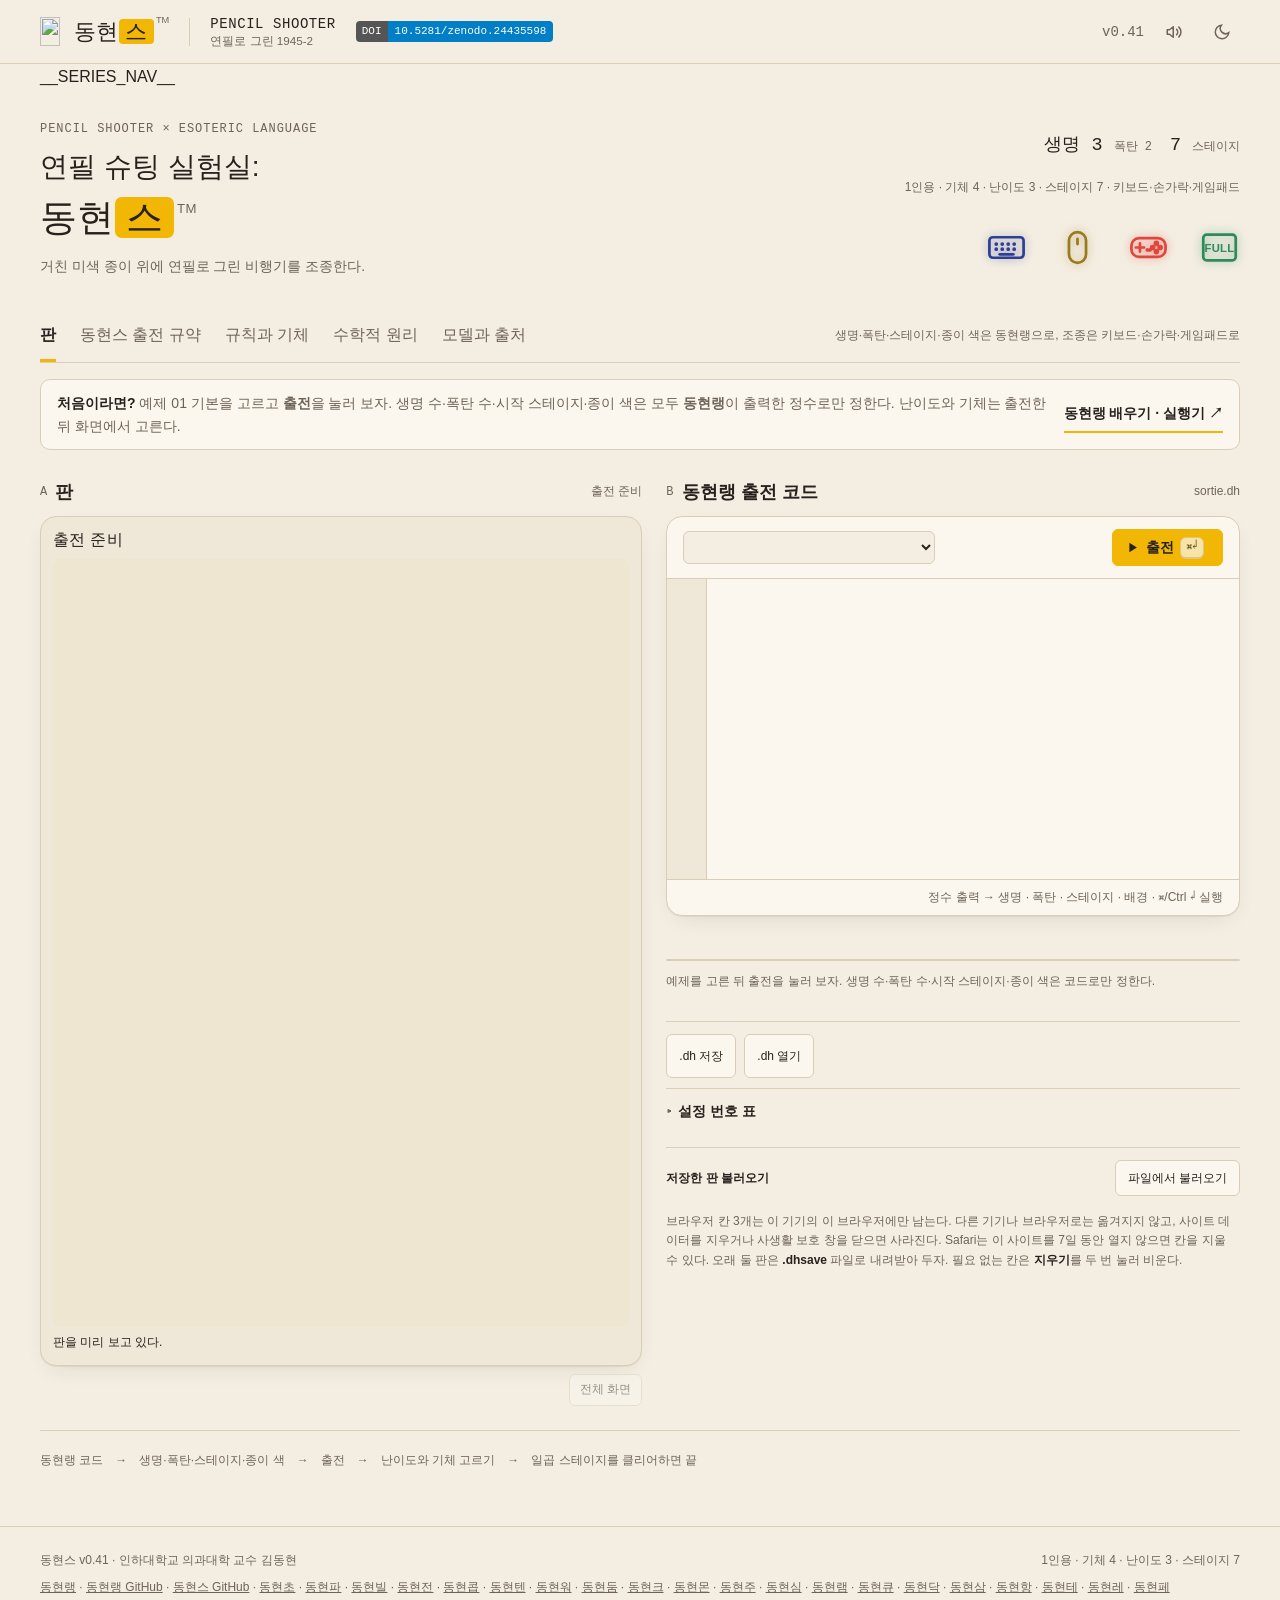
==== commit c48484a8: "v0.41: 흰 종이 글꼴 고침, 게임패드 어깨 버튼(R · L · ZL · ZR), 팬케이크 0.9배 Co-authored-by: Perplexity <noreply@perple" ====
--- a/src/index.html
+++ b/src/index.html
@@ -12,13 +12,13 @@
 <body>
 <header class="header">
   <a class="brand" href="#" aria-label="동현스 첫 화면으로"><span class="brand-main"><img class="brand-icon" src="__BRAND_ICON__" alt="" width="96" height="96">동현<span>스</span><sup>TM</sup></span><i class="brand-divider"></i><span class="brand-sub">PENCIL SHOOTER<small>연필로 그린 1945-2</small></span></a><a class="doi-badge" href="https://doi.org/10.5281/zenodo.24435598" target="_blank" rel="noopener" aria-label="동현스 Zenodo DOI 10.5281/zenodo.24435598" title="Zenodo DOI (모든 버전)"><b>DOI</b><span>10.5281/zenodo.24435598</span></a>
-  <div class="edition">v0.31<button id="sound" class="icon-btn" aria-label="효과음 켜기·끄기" title="효과음 (M)" aria-pressed="true"><svg width="18" height="18" viewBox="0 0 24 24" fill="none" stroke="currentColor" stroke-width="2" stroke-linecap="round" stroke-linejoin="round" aria-hidden="true" focusable="false"><path d="M11 5 6 9H3v6h3l5 4z"/><path class="snd-on" d="M15.5 8.5a5 5 0 0 1 0 7M18.5 5.5a9 9 0 0 1 0 13"/><path class="snd-off" d="m16 9 6 6m0-6-6 6"/></svg></button><button id="theme" class="icon-btn" aria-label="밝은 화면과 어두운 화면 전환" title="화면 전환" aria-pressed="false"><svg width="18" height="18" viewBox="0 0 24 24" fill="none" stroke="currentColor" stroke-width="2" stroke-linecap="round" aria-hidden="true" focusable="false"><path d="M21 12.8A9 9 0 1 1 11.2 3a7 7 0 0 0 9.8 9.8z"/></svg></button></div>
+  <div class="edition">v0.41<button id="sound" class="icon-btn" aria-label="효과음 켜기·끄기" title="효과음 (M)" aria-pressed="true"><svg width="18" height="18" viewBox="0 0 24 24" fill="none" stroke="currentColor" stroke-width="2" stroke-linecap="round" stroke-linejoin="round" aria-hidden="true" focusable="false"><path d="M11 5 6 9H3v6h3l5 4z"/><path class="snd-on" d="M15.5 8.5a5 5 0 0 1 0 7M18.5 5.5a9 9 0 0 1 0 13"/><path class="snd-off" d="m16 9 6 6m0-6-6 6"/></svg></button><button id="theme" class="icon-btn" aria-label="밝은 화면과 어두운 화면 전환" title="화면 전환" aria-pressed="false"><svg width="18" height="18" viewBox="0 0 24 24" fill="none" stroke="currentColor" stroke-width="2" stroke-linecap="round" aria-hidden="true" focusable="false"><path d="M21 12.8A9 9 0 1 1 11.2 3a7 7 0 0 0 9.8 9.8z"/></svg></button></div>
 </header>
 <main>
 __SERIES_NAV__
   <section class="intro">
     <div><div class="eyebrow">PENCIL SHOOTER × ESOTERIC LANGUAGE</div><h1>연필 슈팅 실험실: <span class="title-brand">동현<span>스</span><sup>TM</sup></span></h1><p>거친 미색 종이 위에 연필로 그린 비행기를 조종한다.</p></div>
-    <div class="model-stamp"><strong id="stamp-mode">생명 3 <span>폭탄 2</span></strong><strong>7 <span>스테이지</span></strong><small>1인용 · 기체 4 · 난이도 3 · 스테이지 7 · 키보드·손가락·게임패드</small><div class="input-marks" role="group" aria-label="입력 표식 · 쓸 수 있는 것: 키보드·마우스(손가락)·게임패드·전체 화면"><span class="mark on kb" tabindex="0" data-tip="키보드 가능 · 방향키로 움직이고 <b>X</b>(또는 Space)로 쏜다. <b>Z</b>를 누르고 있다가 떼면 모아 쏘기, <b>C</b>는 폭탄." aria-label="키보드 가능"><svg viewBox="0 0 24 24" aria-hidden="true"><rect x="2" y="6" width="20" height="12" rx="2"/><path class="dots" d="M6 10h.01M9.5 10h.01M13 10h.01M16.5 10h.01M6 13h.01M9.5 13h.01M13 13h.01M16.5 13h.01"/><path d="M8 16h8"/></svg></span><span class="mark on ms" tabindex="0" data-tip="마우스·손가락 가능 · 화면을 누른 채 끌면 끈 만큼 기체가 움직이고 샷은 저절로 나간다. 휴대폰에서는 화면 아래 버튼으로 모아 쏘기와 폭탄을 쓴다." aria-label="마우스·손가락 가능"><svg viewBox="0 0 24 24" aria-hidden="true"><rect x="7" y="3" width="10" height="18" rx="5"/><path d="M12 7v3"/></svg></span><span class="mark on gp" tabindex="0" data-tip="게임패드 가능 · A 샷 · B 모아 쏘기 · X·Y·L 폭탄 · + 메뉴. 십자 버튼이나 왼쪽 스틱으로 움직인다." aria-label="게임패드 가능"><svg viewBox="0 0 24 24" aria-hidden="true"><rect x="2" y="6.5" width="20" height="11" rx="4.5"/><path d="M7 9.6v4.8M4.6 12h4.8"/><circle cx="16.6" cy="9.6" r=".85"/><circle cx="14.4" cy="12" r=".85"/><circle cx="18.8" cy="12" r=".85"/><circle cx="16.6" cy="14.4" r=".85"/><path class="dots" d="M11.3 13.4h.01M12.9 13.4h.01"/></svg></span><span class="mark on fs" tabindex="0" data-tip="전체 화면 가능 · 출전한 뒤 화면 아래 <b>전체 화면</b> 버튼으로 게임 화면을 꽉 채울 수 있다." aria-label="전체 화면 가능"><svg viewBox="0 0 24 24" aria-hidden="true"><rect x="2.5" y="4.5" width="19" height="15" rx="2"/><text class="full" x="12" y="14.6" text-anchor="middle">FULL</text></svg></span></div></div>
+    <div class="model-stamp"><strong id="stamp-mode">생명 3 <span>폭탄 2</span></strong><strong>7 <span>스테이지</span></strong><small>1인용 · 기체 4 · 난이도 3 · 스테이지 7 · 키보드·손가락·게임패드</small><div class="input-marks" role="group" aria-label="입력 표식 · 쓸 수 있는 것: 키보드·마우스(손가락)·게임패드·전체 화면"><span class="mark on kb" tabindex="0" data-tip="키보드 가능 · 방향키로 움직이고 <b>X</b>(또는 Space)로 쏜다. <b>Z</b>를 누르고 있다가 떼면 모아 쏘기, <b>C</b>는 폭탄." aria-label="키보드 가능"><svg viewBox="0 0 24 24" aria-hidden="true"><rect x="2" y="6" width="20" height="12" rx="2"/><path class="dots" d="M6 10h.01M9.5 10h.01M13 10h.01M16.5 10h.01M6 13h.01M9.5 13h.01M13 13h.01M16.5 13h.01"/><path d="M8 16h8"/></svg></span><span class="mark on ms" tabindex="0" data-tip="마우스·손가락 가능 · 화면을 누른 채 끌면 끈 만큼 기체가 움직이고 샷은 저절로 나간다. 휴대폰에서는 화면 아래 버튼으로 모아 쏘기와 폭탄을 쓴다." aria-label="마우스·손가락 가능"><svg viewBox="0 0 24 24" aria-hidden="true"><rect x="7" y="3" width="10" height="18" rx="5"/><path d="M12 7v3"/></svg></span><span class="mark on gp" tabindex="0" data-tip="게임패드 가능 · A·R 샷 · B·L 모아 쏘기 · X·Y·ZL·ZR 폭탄 · + 메뉴. 십자 버튼이나 왼쪽 스틱으로 움직인다." aria-label="게임패드 가능"><svg viewBox="0 0 24 24" aria-hidden="true"><rect x="2" y="6.5" width="20" height="11" rx="4.5"/><path d="M7 9.6v4.8M4.6 12h4.8"/><circle cx="16.6" cy="9.6" r=".85"/><circle cx="14.4" cy="12" r=".85"/><circle cx="18.8" cy="12" r=".85"/><circle cx="16.6" cy="14.4" r=".85"/><path class="dots" d="M11.3 13.4h.01M12.9 13.4h.01"/></svg></span><span class="mark on fs" tabindex="0" data-tip="전체 화면 가능 · 출전한 뒤 화면 아래 <b>전체 화면</b> 버튼으로 게임 화면을 꽉 채울 수 있다." aria-label="전체 화면 가능"><svg viewBox="0 0 24 24" aria-hidden="true"><rect x="2.5" y="4.5" width="19" height="15" rx="2"/><text class="full" x="12" y="14.6" text-anchor="middle">FULL</text></svg></span></div></div>
   </section>
   <nav class="tabs" aria-label="동현스 메뉴"><button class="active" data-tab="play" aria-current="page">판</button><button data-tab="protocol">동현스 출전 규약</button><button data-tab="rules">규칙과 기체</button><button data-tab="math">수학적 원리</button><button data-tab="about">모델과 출처</button><span>생명·폭탄·스테이지·종이 색은 동현랭으로, 조종은 키보드·손가락·게임패드로</span></nav>
   <div class="getting-started"><p><strong>처음이라면?</strong> 예제 01 기본을 고르고 <b>출전</b>을 눌러 보자. 생명 수·폭탄 수·시작 스테이지·종이 색은 모두 <b>동현랭</b>이 출력한 정수로만 정한다. 난이도와 기체는 출전한 뒤 화면에서 고른다.</p><a href="https://raspberry-kim.github.io/donghyun-lang/" target="_blank" rel="noopener">동현랭 배우기 · 실행기 ↗</a></div>
@@ -58,7 +58,7 @@
         <section class="hud" id="hud" hidden>
           <div class="info-card grid" id="info-card"></div>
           <div class="log-card"><div class="section-title"><h2><span>C</span> 비행 기록</h2><button id="concede" class="small-btn">포기하고 출전 준비로</button></div><ol id="log"></ol></div><input id="load-file" type="file" accept=".dhsave,.json,application/json" hidden>
-          <div class="keys"><span><span class="kbd-arrows"><kbd>←</kbd><kbd>→</kbd><kbd>↑</kbd><kbd>↓</kbd></span>움직이기</span><span><kbd>X</kbd><kbd>Space</kbd>샷(누르고 있으면 계속 나간다)</span><span><kbd>Z</kbd>누르고 있다가 떼면 <b>모아 쏘기</b>(세 단계)</span><span><kbd>C</kbd><kbd>Shift</kbd>폭탄</span><span><kbd>Enter</kbd><kbd>Esc</kbd><kbd>P</kbd>메뉴(저장·불러오기·포기)</span><span><kbd>M</kbd>효과음</span><span><kbd>F</kbd>전체 화면</span><span class="pad-note">게임패드(닌텐도 배치) A 샷 · B 모아 쏘기 · X·Y·L 폭탄 · + 메뉴 · 손가락은 화면을 끌어 움직이고 샷은 저절로 나간다</span></div>
+          <div class="keys"><span><span class="kbd-arrows"><kbd>←</kbd><kbd>→</kbd><kbd>↑</kbd><kbd>↓</kbd></span>움직이기</span><span><kbd>X</kbd><kbd>Space</kbd>샷(누르고 있으면 계속 나간다)</span><span><kbd>Z</kbd>누르고 있다가 떼면 <b>모아 쏘기</b>(세 단계)</span><span><kbd>C</kbd><kbd>Shift</kbd>폭탄</span><span><kbd>Enter</kbd><kbd>Esc</kbd><kbd>P</kbd>메뉴(저장·불러오기·포기)</span><span><kbd>M</kbd>효과음</span><span><kbd>F</kbd>전체 화면</span><span class="pad-note">게임패드(닌텐도 배치) A·R 샷 · B·L 모아 쏘기 · X·Y·ZL·ZR 폭탄 · + 메뉴 · 손가락은 화면을 끌어 움직이고 샷은 저절로 나간다</span></div>
         </section>
       </div>
     </div>
@@ -66,7 +66,7 @@
   </section>
 
   <section id="tab-protocol" class="tab-panel document" hidden>
-    <div class="doc-heading"><div class="eyebrow">SORTIE I/O · v0.31</div><h2>생명과 폭탄은 동현랭으로, 조종은 손으로.</h2><p>동현랭 프로그램이 출력한 정수를 차례로 읽는다. <b>첫 정수가 생명 수</b>이고 이것만 있으면 바로 나선다. 둘째 정수는 폭탄 수, 셋째 정수는 시작 스테이지, 넷째 정수는 배경 색이며 셋 다 생략할 수 있다. 출전한 뒤에는 동현랭을 쓰지 않는다.</p></div>
+    <div class="doc-heading"><div class="eyebrow">SORTIE I/O · v0.41</div><h2>생명과 폭탄은 동현랭으로, 조종은 손으로.</h2><p>동현랭 프로그램이 출력한 정수를 차례로 읽는다. <b>첫 정수가 생명 수</b>이고 이것만 있으면 바로 나선다. 둘째 정수는 폭탄 수, 셋째 정수는 시작 스테이지, 넷째 정수는 배경 색이며 셋 다 생략할 수 있다. 출전한 뒤에는 동현랭을 쓰지 않는다.</p></div>
     <div class="table-wrap"><table><thead><tr><th>차례</th><th>뜻</th><th>값</th><th>기본값</th></tr></thead><tbody>
       <tr><td>첫째</td><td>생명 수</td><td>1~9. 기체의 수다. 3이면 지금 타는 기체와 예비 둘이다. 이어 하기를 고르면 이 수로 다시 채워진다. <b>반드시 있어야 한다</b></td><td>—</td></tr>
       <tr><td>둘째</td><td>폭탄 수</td><td>0~5. 시작할 때 가진 폭탄 수다. 기체를 잃고 새 기체가 나올 때 폭탄이 이보다 적으면 이 수까지 채워진다. 아이템으로는 5개까지 모을 수 있다</td><td>2</td></tr>
@@ -92,7 +92,7 @@
       <tr><td><kbd>Enter</kbd> <kbd>Esc</kbd> <kbd>P</kbd></td><td>메뉴: 계속 간다 · 소리 · 저장 · 불러오기 · 포기하고 출전 준비로. 메뉴가 열린 동안 게임은 멈춘다. 전체 화면에서 Esc를 누르면 브라우저가 전체 화면을 닫고, 게임은 메뉴를 열어 멈춘다</td></tr>
       <tr><td><kbd>M</kbd> · <kbd>F</kbd></td><td>효과음 켜기·끄기(머리말 스피커 버튼과 같다) · 전체 화면</td></tr>
       <tr><td><span class="pad-tag">손가락</span></td><td>화면을 누른 채 끌면 끈 만큼 기체가 움직이고 샷은 저절로 나간다. 손가락이 기체를 가리지 않도록 아무 곳이나 잡고 끌면 된다. 화면 아래 <b>모아 쏘기</b> 버튼을 누르고 있다가 떼면 모아 쏘기(둘째 손가락을 화면에 대고 있다가 떼어도 된다), <b>폭탄</b> 버튼은 폭탄, <b>메뉴</b> 버튼은 메뉴다. 마우스로도 같은 방식으로 끌 수 있다</td></tr>
-      <tr><td><span class="pad-tag">게임패드</span></td><td>블루투스·USB 게임패드를 붙이면 닌텐도 배치 기준으로 쓴다. 다이아몬드 네 버튼은 <b>자리</b>로 키보드와 짝을 맞춘다: 오른쪽=X키 · 아래=Z키(닌텐도 글자로 A·B). A=샷, B=모아 쏘기, X·Y·L=폭탄, 십자·왼 스틱=움직이기, +=메뉴. 드물게 A와 B가 거꾸로 들어오면 <b>−(Select)</b>를 한 번 눌러 바꾼다(패드 이름별로 브라우저에 남는다)</td></tr>
+      <tr><td><span class="pad-tag">게임패드</span></td><td>블루투스·USB 게임패드를 붙이면 닌텐도 배치 기준으로 쓴다. 다이아몬드 네 버튼은 <b>자리</b>로 키보드와 짝을 맞춘다: 오른쪽=X키 · 아래=Z키(닌텐도 글자로 A·B). A=샷, B=모아 쏘기, X·Y=폭탄, 십자·왼 스틱=움직이기, +=메뉴. 어깨 버튼은 R=샷(X키), L=모아 쏘기(Z키), ZL·ZR=폭탄이다. 드물게 A와 B가 거꾸로 들어오면 <b>−(Select)</b>를 한 번 눌러 바꾼다(패드 이름별로 브라우저에 남는다)</td></tr>
     </tbody></table></div>
     <div><h3>규칙 요약</h3><ul>
       <li>맞는 곳: 기체 한가운데의 작은 점만 적탄에 맞는다. 날개 끝으로 스치는 탄은 지나간다. 날아다니는 적의 몸에 부딪혀도 기체를 잃는다. 땅 위의 적(전차·포대·배)과는 부딪히지 않는다.</li>
@@ -113,7 +113,7 @@
     <div class="table-wrap"><table id="stage-table"></table></div>
   </section>
 
-  <!-- 수학적 원리 --><section id="tab-math" class="tab-panel document" hidden><div class="doc-heading"><div class="eyebrow">MATHEMATICAL PRINCIPLES · v0.31</div><h2>수학적 원리.<br>숫자로 읽는 연필 슈팅.</h2><p>동현스의 화면은 가로 240칸, 세로 320칸이고 1초에 60걸음으로 움직인다. 기체도 적도 탄도 걸음마다 속도만큼 자리를 옮긴다. 아래 식과 수는 지금 엔진 코드(<code>src/game.js</code>, <code>src/data.js</code>)에 들어 있는 그대로다.</p></div><div class="math-grid"><article><h3><span class="math-num">1</span>자리와 걸음</h3><p>모든 것은 자리 <math><mrow><mo form="prefix" stretchy="false">(</mo><mi>x</mi><mo separator="true">,</mo><mi>y</mi><mo form="postfix" stretchy="false">)</mo></mrow></math>와 속도 <math><mrow><mo form="prefix" stretchy="false">(</mo><msub><mi>v</mi><mi>x</mi></msub><mo separator="true">,</mo><msub><mi>v</mi><mi>y</mi></msub><mo form="postfix" stretchy="false">)</mo></mrow></math>를 가진다. 원점은 왼쪽 위이고 <math><mi>y</mi></math>는 아래로 커진다. 한 걸음은 <math><mrow><mn>1</mn><mi>/</mi><mn>60</mn></mrow></math>초다.</p><div class="eq"><span class="eq-run"><math display="block"><mi>x</mi></math><math display="block"><mrow><mo stretchy="false">←</mo><mi>x</mi></mrow></math><math display="block"><mrow><mo form="infix">+</mo><msub><mi>v</mi><mi>x</mi></msub><mo separator="true">,</mo></mrow></math></span><span class="eq-run"><math display="block"><mi>y</mi></math><math display="block"><mrow><mo stretchy="false">←</mo><mi>y</mi></mrow></math><math display="block"><mrow><mo form="infix">+</mo><msub><mi>v</mi><mi>y</mi></msub></mrow></math></span></div><p>기체는 한 걸음에 XF5U 2.55칸, Ki-84와 P-38 2.3칸, J7W 2.1칸을 간다. 대각선으로 갈 때는 두 축에 <math><mrow><mn>1</mn><mi>/</mi><msqrt><mn>2</mn></msqrt><mo>≈</mo></mrow><mrow><mn>0.707</mn></mrow></math>을 곱해 빠르기를 같게 맞춘다. 화면은 이 칸을 세 배로 키운 720×960 점으로 그린다.</p></article><article><h3><span class="math-num">2</span>적탄의 빠르기</h3><p>탄마다 정해 둔 기본 빠르기 <math><msub><mi>v</mi><mn>0</mn></msub></math>에 난이도 배수 <math><mi>b</mi></math>와 스테이지 배수 <math><msub><mi>s</mi><mi>k</mi></msub></math>를 곱한다. <math><mi>k</mi></math>는 스테이지 번호다.</p><div class="eq big"><span class="eq-run"><math display="block"><mi>v</mi></math><math display="block"><mrow><mo form="infix">=</mo><msub><mi>v</mi><mn>0</mn></msub><mspace width="0.1667em"></mspace><mi>b</mi><mspace width="0.1667em"></mspace><msub><mi>s</mi><mi>k</mi></msub><mo separator="true">,</mo></mrow></math></span><span class="eq-run"><math display="block"><msub><mi>s</mi><mi>k</mi></msub></math><math display="block"><mrow><mo form="infix">=</mo><mn>1</mn></mrow></math><math display="block"><mrow><mo form="infix">+</mo><mn>0.06</mn><mspace width="0.1667em"></mspace><mo form="prefix" stretchy="false">(</mo><mi>k</mi><mo>−</mo><mn>1</mn><mo form="postfix" stretchy="false">)</mo></mrow></math></span></div><div class="math-table-wrap"><table class="math-table"><thead><tr><th>난이도</th><th><math><mi>b</mi></math></th><th>스테이지 1</th><th>스테이지 7</th></tr></thead><tbody><tr><td>초급</td><td>0.60</td><td><math><mrow><mn>0.60</mn><mspace width="0.1667em"></mspace><msub><mi>v</mi><mn>0</mn></msub></mrow></math></td><td><math><mrow><mn>0.82</mn><mspace width="0.1667em"></mspace><msub><mi>v</mi><mn>0</mn></msub></mrow></math></td></tr><tr><td>중급</td><td>0.78</td><td><math><mrow><mn>0.78</mn><mspace width="0.1667em"></mspace><msub><mi>v</mi><mn>0</mn></msub></mrow></math></td><td><math><mrow><mn>1.06</mn><mspace width="0.1667em"></mspace><msub><mi>v</mi><mn>0</mn></msub></mrow></math></td></tr><tr><td>상급</td><td>0.95</td><td><math><mrow><mn>0.95</mn><mspace width="0.1667em"></mspace><msub><mi>v</mi><mn>0</mn></msub></mrow></math></td><td><math><mrow><mn>1.29</mn><mspace width="0.1667em"></mspace><msub><mi>v</mi><mn>0</mn></msub></mrow></math></td></tr></tbody></table></div><p>기본 빠르기가 2인 탄은 초급 스테이지 1에서 한 걸음에 1.2칸, 1초에 72칸을 간다. 화면 위에서 아래까지 4초 남짓 걸린다.</p></article><article><h3><span class="math-num">3</span>쏘는 간격과 탄 수</h3><p>적이 다시 쏠 때까지의 걸음 수는 정해 둔 간격 <math><mi>T</mi></math>에 난이도 배수 <math><mi>f</mi></math>를 곱하고 <math><msub><mi>s</mi><mi>k</mi></msub></math>로 나눈 뒤 ±10%를 흔든다. <math><mi>u</mi></math>는 0 이상 1 미만의 난수다.</p><div class="eq"><span class="eq-run"><math display="block"><msup><mi>T</mi><mo lspace="0em" rspace="0em" class="tml-prime tml-med-pad">′</mo></msup></math><math display="block"><mrow><mo form="infix">=</mo><mfrac><mrow><mi>T</mi><mspace width="0.1667em"></mspace><mi>f</mi></mrow><msub><mi>s</mi><mi>k</mi></msub></mfrac><mspace width="0.1667em"></mspace><mo form="prefix" stretchy="false">(</mo><mn>0.9</mn><mo>+</mo><mn>0.2</mn><mspace width="0.1667em"></mspace><mi>u</mi><mo form="postfix" stretchy="false">)</mo></mrow></math></span></div><p>한 번에 쏘는 탄 수 <math><mi>n</mi></math>은 난이도 배수 <math><mi>c</mi></math>를 곱해 반올림한다. 다만 본래 넷 이상인 무늬는 둘 아래로 줄이지 않는다.</p><div class="eq"><span class="eq-run"><math display="block"><msup><mi>n</mi><mo lspace="0em" rspace="0em" class="tml-prime">′</mo></msup></math><math display="block"><mrow><mo form="infix">=</mo><mrow><mi>max</mi><mo>⁡</mo><mspace width="0.1667em"></mspace></mrow><mrow style="margin-left:-0.1667em;"></mrow><mo fence="false" symmetric="true" minsize="1.2em" maxsize="1.2em">(</mo><mi>m</mi><mo separator="true">,</mo><mtext> </mtext><mi>round</mi><mo>⁡</mo><mo form="prefix" stretchy="false">(</mo><mi>n</mi><mspace width="0.1667em"></mspace><mi>c</mi><mo form="postfix" stretchy="false">)</mo><mo fence="false" symmetric="true" minsize="1.2em" maxsize="1.2em">)</mo><mo separator="true">,</mo></mrow></math></span><span class="eq-run"><math display="block"><mi>m</mi></math><math display="block"><mrow><mo form="infix">=</mo><mrow><mo fence="true" form="prefix">{</mo><mtable><mtr><mtd class="tml-left" style="padding-left:0em;padding-right:0em;"><mn>2</mn></mtd><mtd class="tml-left" style="padding-left:1em;padding-right:0em;"><mrow><mi>n</mi><mo>≥</mo><mn>4</mn></mrow></mtd></mtr><mtr><mtd class="tml-left" style="padding-left:0em;padding-right:0em;"><mn>1</mn></mtd><mtd class="tml-left" style="padding-left:1em;padding-right:0em;"><mrow><mi>n</mi><mo>&lt;</mo><mn>4</mn></mrow></mtd></mtr></mtable><mo fence="true" form="postfix"></mo></mrow></mrow></math></span></div><div class="math-table-wrap"><table class="math-table"><thead><tr><th>난이도</th><th>간격 <math><mi>f</mi></math></th><th>탄 수 <math><mi>c</mi></math></th><th>작은 적이 쏠 확률</th><th>적의 체력</th></tr></thead><tbody><tr><td>초급</td><td>2.10</td><td>0.45</td><td>20%</td><td>0.9배</td></tr><tr><td>중급</td><td>1.45</td><td>0.70</td><td>50%</td><td>1.0배</td></tr><tr><td>상급</td><td>1.00</td><td>1.00</td><td>85%</td><td>1.1배</td></tr></tbody></table></div><p>보스의 큰 공격은 <math><mrow><mi>T</mi><mo form="prefix" stretchy="false">(</mo><mn>0.6</mn><mo>+</mo><mn>0.4</mn><mi>f</mi><mo form="postfix" stretchy="false">)</mo><mi>/</mi><msub><mi>s</mi><mi>k</mi></msub></mrow></math> 걸음마다 나온다. 초급에서도 보스가 지나치게 한가하지 않게 하려는 것이다.</p></article><article><h3><span class="math-num">4</span>조준탄, 부채꼴, 고리</h3><p>조준탄은 쏘는 자리 <math><mrow><mo form="prefix" stretchy="false">(</mo><mi>x</mi><mo separator="true">,</mo><mi>y</mi><mo form="postfix" stretchy="false">)</mo></mrow></math>에서 기체 <math><mrow><mo form="prefix" stretchy="false">(</mo><msub><mi>p</mi><mi>x</mi></msub><mo separator="true">,</mo><msub><mi>p</mi><mi>y</mi></msub><mo form="postfix" stretchy="false">)</mo></mrow></math>를 향한 각도로 나간다.</p><div class="eq"><span class="eq-run"><math display="block"><msub><mi>θ</mi><mn>0</mn></msub></math><math display="block"><mrow><mo form="infix">=</mo><mi>atan2</mi><mo>⁡</mo><mo form="prefix" stretchy="false">(</mo><msub><mi>p</mi><mi>y</mi></msub><mo>−</mo><mi>y</mi><mo separator="true">,</mo><mtext> </mtext><msub><mi>p</mi><mi>x</mi></msub><mo>−</mo><mi>x</mi><mo form="postfix" stretchy="false">)</mo><mo separator="true">,</mo></mrow></math></span><span class="eq-run"><math display="block"><mrow><mo form="prefix" stretchy="false">(</mo><msub><mi>v</mi><mi>x</mi></msub><mo separator="true">,</mo><msub><mi>v</mi><mi>y</mi></msub><mo form="postfix" stretchy="false">)</mo></mrow></math><math display="block"><mrow><mo form="infix">=</mo><mi>v</mi><mspace width="0.1667em"></mspace><mo form="prefix" stretchy="false">(</mo><mrow><mi>cos</mi><mo>⁡</mo><mspace width="0.1667em"></mspace></mrow><mi>θ</mi><mo separator="true">,</mo><mtext> </mtext><mrow><mi>sin</mi><mo>⁡</mo><mspace width="0.1667em"></mspace></mrow><mi>θ</mi><mo form="postfix" stretchy="false">)</mo></mrow></math></span></div><p>여러 발을 펼칠 때는 벌림각 <math><mi>w</mi></math>를 <math><mi>n</mi></math>발에 고르게 나눈다. 고리는 한 바퀴를 <math><mi>n</mi></math>으로 나누고 시작 각도 <math><mi>φ</mi></math>를 난수로 돌린다.</p><div class="eq"><span class="eq-run"><math display="block"><msub><mi>θ</mi><mi>i</mi></msub></math><math display="block"><mrow><mo form="infix">=</mo><msub><mi>θ</mi><mn>0</mn></msub></mrow></math><math display="block"><mrow><mo form="infix">+</mo><mo fence="false" symmetric="true" minsize="1.8em" maxsize="1.8em">(</mo><mfrac><mi>i</mi><mrow><mi>n</mi><mo>−</mo><mn>1</mn></mrow></mfrac><mo>−</mo><mfrac><mn>1</mn><mn>2</mn></mfrac><mo fence="false" symmetric="true" minsize="1.8em" maxsize="1.8em">)</mo><mi>w</mi><mo separator="true">,</mo></mrow></math></span><span class="eq-run"><math display="block"><msub><mi>θ</mi><mi>i</mi></msub></math><math display="block"><mrow><mo form="infix">=</mo><mi>φ</mi></mrow></math><math display="block"><mrow><mo form="infix">+</mo><mfrac><mrow><mn>2</mn><mi>π</mi><mi>i</mi></mrow><mi>n</mi></mfrac><mo separator="true">,</mo><mspace width="1em"></mspace><mi>i</mi></mrow></math><math display="block"><mrow><mo form="infix">=</mo><mn>0</mn><mo separator="true">,</mo><mo>…</mo><mo separator="true">,</mo><mi>n</mi></mrow></math><math display="block"><mrow><mo form="infix">−</mo><mn>1</mn></mrow></math></span></div><p>탄은 쏜 순간의 각도로 곧게 간다. 그래서 조준탄은 가만히 있으면 맞고, 조금만 옮겨도 빗나간다. 스테이지 6과 7에는 휘는 고리 탄이 있다. 쏜 뒤 90~100걸음 동안 걸음마다 0.012~0.014라디안씩 방향을 틀고, 그 뒤로는 곧게 간다. 기체가 쏘는 자리에서 44칸 안에 있으면 적은 쏘지 않는다.</p></article><article><h3><span class="math-num">5</span>맞았는지 가리기</h3><p>기체에서 탄에 맞는 곳은 한가운데의 작은 원이다. 탄의 반지름을 <math><mi>r</mi></math>이라 하면 두 중심의 거리가 <math><mrow><mn>0.62</mn><mspace width="0.1667em"></mspace><mi>r</mi><mo>+</mo></mrow><mrow><mn>1.7</mn></mrow></math>칸보다 가까울 때 맞은 것으로 친다.</p><div class="eq big"><span class="eq-run"><math display="block"><mrow><mo form="prefix" stretchy="false">(</mo><msub><mi>b</mi><mi>x</mi></msub><mo>−</mo><msub><mi>p</mi><mi>x</mi></msub><msup><mo form="postfix" stretchy="false">)</mo><mn>2</mn></msup></mrow></math><math display="block"><mrow><mo form="infix">+</mo><mo form="prefix" stretchy="false">(</mo><msub><mi>b</mi><mi>y</mi></msub><mo>−</mo><msub><mi>p</mi><mi>y</mi></msub><msup><mo form="postfix" stretchy="false">)</mo><mn>2</mn></msup></mrow></math><math display="block"><mrow><mo form="infix">&lt;</mo><mo form="prefix" stretchy="false">(</mo><mn>0.62</mn><mspace width="0.1667em"></mspace><mi>r</mi><mo>+</mo><mn>1.7</mn><msup><mo form="postfix" stretchy="false">)</mo><mn>2</mn></msup></mrow></math></span></div><div class="math-table-wrap"><table class="math-table"><thead><tr><th>탄</th><th>반지름 <math><mi>r</mi></math></th><th>맞는 거리</th></tr></thead><tbody><tr><td>작은 탄</td><td>2.7</td><td>3.37칸</td></tr><tr><td>큰 탄</td><td>4.2</td><td>4.30칸</td></tr><tr><td>바늘 탄</td><td>2.2</td><td>3.06칸</td></tr></tbody></table></div><p>기체 그림의 너비는 40칸쯤이니 날개로 스치는 탄은 그냥 지나간다. 날아다니는 적의 몸은 반너비 <math><mi>w</mi></math>, 반높이 <math><mi>h</mi></math>인 네모 여러 개로 보고, 그 네모를 0.7배로 줄인 뒤 1.5칸을 더한 안쪽에 기체 중심이 들어오면 부딪힌 것으로 친다.</p><div class="eq"><span class="eq-run"><math display="block"><mrow><mi>|</mi><msub><mi>p</mi><mi>x</mi></msub><mo>−</mo><msub><mi>e</mi><mi>x</mi></msub><mi>|</mi></mrow></math><math display="block"><mrow><mo form="infix">&lt;</mo><mn>0.7</mn><mspace width="0.1667em"></mspace><mi>w</mi></mrow></math><math display="block"><mrow><mo form="infix">+</mo><mn>1.5</mn><mspace width="1em"></mspace><mtext>이고</mtext><mspace width="1em"></mspace><mi>|</mi><msub><mi>p</mi><mi>y</mi></msub><mo>−</mo><msub><mi>e</mi><mi>y</mi></msub><mi>|</mi></mrow></math><math display="block"><mrow><mo form="infix">&lt;</mo><mn>0.7</mn><mspace width="0.1667em"></mspace><mi>h</mi></mrow></math><math display="block"><mrow><mo form="infix">+</mo><mn>1.5</mn></mrow></math></span></div></article><article><h3><span class="math-num">6</span>모아 쏘기</h3><p>Z를 누르고 있는 걸음 수 <math><mi>t</mi></math>가 30, 72, 120에 이를 때마다 한 단계씩 오른다. 0.5초, 1.2초, 2초다. 떼는 순간의 단계 <math><mi>ℓ</mi></math>로 나간다.</p><div class="eq"><span class="eq-run"><math display="block"><mi>ℓ</mi></math><math display="block"><mrow><mo form="infix">=</mo><mi>#</mi><mo form="prefix" stretchy="false">{</mo><mspace width="0.1667em"></mspace><mi>τ</mi><mo>∈</mo><mo form="prefix" stretchy="false">{</mo><mn>30,72,120</mn><mo form="postfix" stretchy="false">}</mo><mtext> </mtext><mo lspace="0.2222em" rspace="0.2222em">:</mo><mtext> </mtext><mi>t</mi><mo>≥</mo><mi>τ</mi><mspace width="0.1667em"></mspace><mo form="postfix" stretchy="false">}</mo></mrow></math></span></div><div class="math-table-wrap"><table class="math-table"><thead><tr><th>기체</th><th>모양</th><th>1단계</th><th>2단계</th><th>3단계</th></tr></thead><tbody><tr><td><span style="white-space:nowrap">XF5U</span></td><td>기체 둘레를 도는 팽이 원반</td><td>2개 · 70걸음</td><td>3개 · 96걸음</td><td>4개 · 124걸음</td></tr><tr><td><span style="white-space:nowrap">Ki-84</span></td><td>앞으로 뻗는 굵은 획</td><td>반너비 8 · 34걸음</td><td>반너비 10 · 58걸음</td><td>반너비 12 · 88걸음</td></tr><tr><td><span style="white-space:nowrap">P-38</span></td><td>부채꼴 로켓 다발</td><td>4발</td><td>7발</td><td>10발</td></tr><tr><td><span style="white-space:nowrap">J7W</span></td><td>앞으로 나아가는 큰 밑그림</td><td>반너비 18 · 피해 3.8</td><td>반너비 25 · 피해 5</td><td>반너비 34 · 피해 6.2</td></tr></tbody></table></div><p>P-38의 로켓은 벌림각 <math><mrow><mn>0.5</mn><mo>+</mo></mrow><mrow><mn>0.22</mn><mspace width="0.1667em"></mspace><mi>ℓ</mi></mrow></math> 라디안에 고르게 펼쳐 빠르기 2.2로 떠나고, 걸음마다 1.07배씩 빨라져 9에서 멈춘다. <math><mi>t</mi></math>걸음 뒤의 빠르기는 다음과 같다.</p><div class="eq"><span class="eq-run"><math display="block"><msub><mi>v</mi><mi>t</mi></msub></math><math display="block"><mrow><mo form="infix">=</mo><mrow><mi>min</mi><mo>⁡</mo><mspace width="0.1667em"></mspace></mrow><mrow style="margin-left:-0.1667em;"></mrow><mo fence="false" symmetric="true" minsize="1.2em" maxsize="1.2em">(</mo><mn>9</mn><mo separator="true">,</mo><mtext> </mtext><mn>2.2</mn><mo>×</mo><msup><mn>1.07</mn><mrow><mspace width="0.1667em"></mspace><mi>t</mi></mrow></msup><mo fence="false" symmetric="true" minsize="1.2em" maxsize="1.2em">)</mo></mrow></math></span></div><p>J7W의 밑그림은 빠르기 1.2로 떠나 걸음마다 1.09배씩 빨라져 3.4에서 멈춘다. 지나는 동안 겹친 적에게 두 걸음마다 표의 피해를 주고, 2단계부터는 닿는 적탄을 지운다.</p></article><article><h3><span class="math-num">7</span>따라가는 로켓과 달라붙는 탄</h3><p>P-38의 작은 로켓은 6걸음마다 가장 가까운 적을 고른다. 걸음마다 지금 방향 <math><mi>α</mi></math>와 적을 향한 방향 <math><mi>β</mi></math>의 차이만큼 돌되, 한 걸음에 0.16라디안(약 9도)까지만 돈다. 빠르기는 걸음마다 1.04배씩 올라 7에서 멈춘다.</p><div class="eq"><span class="eq-run"><math display="block"><mi>α</mi></math><math display="block"><mrow><mo stretchy="false">←</mo><mi>α</mi></mrow></math><math display="block"><mrow><mo form="infix">+</mo><mi>clamp</mi><mo>⁡</mo><mo form="prefix" stretchy="false">(</mo><mi>β</mi><mo>−</mo><mi>α</mi><mo separator="true">,</mo><mtext> </mtext><mo>−</mo><mn>0.16</mn><mo separator="true">,</mo><mtext> </mtext><mn>0.16</mn><mo form="postfix" stretchy="false">)</mo><mo separator="true">,</mo></mrow></math></span><span class="eq-run"><math display="block"><mi>v</mi></math><math display="block"><mrow><mo stretchy="false">←</mo><mrow><mi>min</mi><mo>⁡</mo></mrow><mo form="prefix" stretchy="false">(</mo><mn>7</mn><mo separator="true">,</mo><mtext> </mtext><mn>1.04</mn><mspace width="0.1667em"></mspace><mi>v</mi><mo form="postfix" stretchy="false">)</mo></mrow></math></span></div><p>도는 각도에 한계가 있어서 바로 옆을 지나친 적은 크게 돌아서야 맞힌다. 150걸음(2.5초)이 지나면 사라진다.</p><p>J7W의 달라붙는 탄은 돌지 않고 곧게 간다. 빠르기 2.6으로 떠나 걸음마다 1.09배씩 빨라져 9.5에서 멈춘다. 맞으면 피해 1.15를 주고 그 적에 66걸음 붙어, 여섯 걸음마다 0.7(힘 3단계부터 0.86)의 피해를 열 번 준다.</p></article><article><h3><span class="math-num">8</span>점수</h3><p>메달은 놓치지 않고 이어 먹은 수 <math><mi>m</mi></math>에 따라 두 배씩 오른다. 다섯째부터는 3,200점에 머문다. 하나라도 놓치거나 기체를 잃으면 <math><mi>m</mi></math>은 0으로 돌아간다.</p><div class="eq"><span class="eq-run"><math display="block"><mtext>메달</mtext></math><math display="block"><mrow><mo form="infix">=</mo><mn>100</mn><mo>×</mo><msup><mn>2</mn><mrow><mspace width="0.1667em"></mspace><mrow><mspace width="0.1667em"></mspace><mi>min</mi><mo>⁡</mo></mrow><mo form="prefix" stretchy="false">(</mo><mi>m</mi><mo separator="true">,</mo><mn>5</mn><mo form="postfix" stretchy="false" lspace="0em" rspace="0em">)</mo></mrow></msup><mo separator="true">,</mo></mrow></math></span><span class="eq-run"><math display="block"><mi>m</mi></math><math display="block"><mrow><mo form="infix">=</mo><mn>1,2,3</mn><mo separator="true">,</mo><mo>…</mo></mrow></math></span></div><p>스테이지를 클리어하면 남은 폭탄 <math><mi>B</mi></math>와 예비 기체 <math><mi>L</mi></math>로 보너스를 받는다.</p><div class="eq"><span class="eq-run"><math display="block"><mtext>보너스</mtext></math><math display="block"><mrow><mo form="infix">=</mo><mn>5000</mn></mrow></math><math display="block"><mrow><mo form="infix">+</mo><mn>1000</mn><mspace width="0.1667em"></mspace><mi>B</mi></mrow></math><math display="block"><mrow><mo form="infix">+</mo><mn>2000</mn><mspace width="0.1667em"></mspace><mi>L</mi></mrow></math></span></div><p>기체는 15만 점과 50만 점에서 하나씩 늘고, 그 뒤로는 50만 점마다 는다. 힘이나 폭탄이 가득 찼을 때 먹은 P와 B는 2,000점이 된다.</p></article></div><p class="math-foot">난수는 mulberry32를 쓴다. 씨앗은 <math><mn>20261122</mn></math><wbr><math><mrow><mo form="infix">+</mo></mrow><mrow><mn>7</mn><mo>×</mo></mrow><mrow><mtext>기체 번호</mtext></mrow></math><wbr><math><mrow><mo form="infix">+</mo></mrow><mrow><mn>13</mn><mo>×</mo></mrow><mrow><mtext>난이도 번호</mtext></mrow></math>다. 같은 기체와 난이도로 똑같이 조종하면 적도 똑같이 움직인다. 저장할 때는 난수의 상태도 함께 담는다.</p></section><!-- /수학적 원리 -->
+  <!-- 수학적 원리 --><section id="tab-math" class="tab-panel document" hidden><div class="doc-heading"><div class="eyebrow">MATHEMATICAL PRINCIPLES · v0.41</div><h2>수학적 원리.<br>숫자로 읽는 연필 슈팅.</h2><p>동현스의 화면은 가로 240칸, 세로 320칸이고 1초에 60걸음으로 움직인다. 기체도 적도 탄도 걸음마다 속도만큼 자리를 옮긴다. 아래 식과 수는 지금 엔진 코드(<code>src/game.js</code>, <code>src/data.js</code>)에 들어 있는 그대로다.</p></div><div class="math-grid"><article><h3><span class="math-num">1</span>자리와 걸음</h3><p>모든 것은 자리 <math><mrow><mo form="prefix" stretchy="false">(</mo><mi>x</mi><mo separator="true">,</mo><mi>y</mi><mo form="postfix" stretchy="false">)</mo></mrow></math>와 속도 <math><mrow><mo form="prefix" stretchy="false">(</mo><msub><mi>v</mi><mi>x</mi></msub><mo separator="true">,</mo><msub><mi>v</mi><mi>y</mi></msub><mo form="postfix" stretchy="false">)</mo></mrow></math>를 가진다. 원점은 왼쪽 위이고 <math><mi>y</mi></math>는 아래로 커진다. 한 걸음은 <math><mrow><mn>1</mn><mi>/</mi><mn>60</mn></mrow></math>초다.</p><div class="eq"><span class="eq-run"><math display="block"><mi>x</mi></math><math display="block"><mrow><mo stretchy="false">←</mo><mi>x</mi></mrow></math><math display="block"><mrow><mo form="infix">+</mo><msub><mi>v</mi><mi>x</mi></msub><mo separator="true">,</mo></mrow></math></span><span class="eq-run"><math display="block"><mi>y</mi></math><math display="block"><mrow><mo stretchy="false">←</mo><mi>y</mi></mrow></math><math display="block"><mrow><mo form="infix">+</mo><msub><mi>v</mi><mi>y</mi></msub></mrow></math></span></div><p>기체는 한 걸음에 XF5U 2.55칸, Ki-84와 P-38 2.3칸, J7W 2.1칸을 간다. 대각선으로 갈 때는 두 축에 <math><mrow><mn>1</mn><mi>/</mi><msqrt><mn>2</mn></msqrt><mo>≈</mo></mrow><mrow><mn>0.707</mn></mrow></math>을 곱해 빠르기를 같게 맞춘다. 화면은 이 칸을 세 배로 키운 720×960 점으로 그린다.</p></article><article><h3><span class="math-num">2</span>적탄의 빠르기</h3><p>탄마다 정해 둔 기본 빠르기 <math><msub><mi>v</mi><mn>0</mn></msub></math>에 난이도 배수 <math><mi>b</mi></math>와 스테이지 배수 <math><msub><mi>s</mi><mi>k</mi></msub></math>를 곱한다. <math><mi>k</mi></math>는 스테이지 번호다.</p><div class="eq big"><span class="eq-run"><math display="block"><mi>v</mi></math><math display="block"><mrow><mo form="infix">=</mo><msub><mi>v</mi><mn>0</mn></msub><mspace width="0.1667em"></mspace><mi>b</mi><mspace width="0.1667em"></mspace><msub><mi>s</mi><mi>k</mi></msub><mo separator="true">,</mo></mrow></math></span><span class="eq-run"><math display="block"><msub><mi>s</mi><mi>k</mi></msub></math><math display="block"><mrow><mo form="infix">=</mo><mn>1</mn></mrow></math><math display="block"><mrow><mo form="infix">+</mo><mn>0.06</mn><mspace width="0.1667em"></mspace><mo form="prefix" stretchy="false">(</mo><mi>k</mi><mo>−</mo><mn>1</mn><mo form="postfix" stretchy="false">)</mo></mrow></math></span></div><div class="math-table-wrap"><table class="math-table"><thead><tr><th>난이도</th><th><math><mi>b</mi></math></th><th>스테이지 1</th><th>스테이지 7</th></tr></thead><tbody><tr><td>초급</td><td>0.60</td><td><math><mrow><mn>0.60</mn><mspace width="0.1667em"></mspace><msub><mi>v</mi><mn>0</mn></msub></mrow></math></td><td><math><mrow><mn>0.82</mn><mspace width="0.1667em"></mspace><msub><mi>v</mi><mn>0</mn></msub></mrow></math></td></tr><tr><td>중급</td><td>0.78</td><td><math><mrow><mn>0.78</mn><mspace width="0.1667em"></mspace><msub><mi>v</mi><mn>0</mn></msub></mrow></math></td><td><math><mrow><mn>1.06</mn><mspace width="0.1667em"></mspace><msub><mi>v</mi><mn>0</mn></msub></mrow></math></td></tr><tr><td>상급</td><td>0.95</td><td><math><mrow><mn>0.95</mn><mspace width="0.1667em"></mspace><msub><mi>v</mi><mn>0</mn></msub></mrow></math></td><td><math><mrow><mn>1.29</mn><mspace width="0.1667em"></mspace><msub><mi>v</mi><mn>0</mn></msub></mrow></math></td></tr></tbody></table></div><p>기본 빠르기가 2인 탄은 초급 스테이지 1에서 한 걸음에 1.2칸, 1초에 72칸을 간다. 화면 위에서 아래까지 4초 남짓 걸린다.</p></article><article><h3><span class="math-num">3</span>쏘는 간격과 탄 수</h3><p>적이 다시 쏠 때까지의 걸음 수는 정해 둔 간격 <math><mi>T</mi></math>에 난이도 배수 <math><mi>f</mi></math>를 곱하고 <math><msub><mi>s</mi><mi>k</mi></msub></math>로 나눈 뒤 ±10%를 흔든다. <math><mi>u</mi></math>는 0 이상 1 미만의 난수다.</p><div class="eq"><span class="eq-run"><math display="block"><msup><mi>T</mi><mo lspace="0em" rspace="0em" class="tml-prime tml-med-pad">′</mo></msup></math><math display="block"><mrow><mo form="infix">=</mo><mfrac><mrow><mi>T</mi><mspace width="0.1667em"></mspace><mi>f</mi></mrow><msub><mi>s</mi><mi>k</mi></msub></mfrac><mspace width="0.1667em"></mspace><mo form="prefix" stretchy="false">(</mo><mn>0.9</mn><mo>+</mo><mn>0.2</mn><mspace width="0.1667em"></mspace><mi>u</mi><mo form="postfix" stretchy="false">)</mo></mrow></math></span></div><p>한 번에 쏘는 탄 수 <math><mi>n</mi></math>은 난이도 배수 <math><mi>c</mi></math>를 곱해 반올림한다. 다만 본래 넷 이상인 무늬는 둘 아래로 줄이지 않는다.</p><div class="eq"><span class="eq-run"><math display="block"><msup><mi>n</mi><mo lspace="0em" rspace="0em" class="tml-prime">′</mo></msup></math><math display="block"><mrow><mo form="infix">=</mo><mrow><mi>max</mi><mo>⁡</mo><mspace width="0.1667em"></mspace></mrow><mrow style="margin-left:-0.1667em;"></mrow><mo fence="false" symmetric="true" minsize="1.2em" maxsize="1.2em">(</mo><mi>m</mi><mo separator="true">,</mo><mtext> </mtext><mi>round</mi><mo>⁡</mo><mo form="prefix" stretchy="false">(</mo><mi>n</mi><mspace width="0.1667em"></mspace><mi>c</mi><mo form="postfix" stretchy="false">)</mo><mo fence="false" symmetric="true" minsize="1.2em" maxsize="1.2em">)</mo><mo separator="true">,</mo></mrow></math></span><span class="eq-run"><math display="block"><mi>m</mi></math><math display="block"><mrow><mo form="infix">=</mo><mrow><mo fence="true" form="prefix">{</mo><mtable><mtr><mtd class="tml-left" style="padding-left:0em;padding-right:0em;"><mn>2</mn></mtd><mtd class="tml-left" style="padding-left:1em;padding-right:0em;"><mrow><mi>n</mi><mo>≥</mo><mn>4</mn></mrow></mtd></mtr><mtr><mtd class="tml-left" style="padding-left:0em;padding-right:0em;"><mn>1</mn></mtd><mtd class="tml-left" style="padding-left:1em;padding-right:0em;"><mrow><mi>n</mi><mo>&lt;</mo><mn>4</mn></mrow></mtd></mtr></mtable><mo fence="true" form="postfix"></mo></mrow></mrow></math></span></div><div class="math-table-wrap"><table class="math-table"><thead><tr><th>난이도</th><th>간격 <math><mi>f</mi></math></th><th>탄 수 <math><mi>c</mi></math></th><th>작은 적이 쏠 확률</th><th>적의 체력</th></tr></thead><tbody><tr><td>초급</td><td>2.10</td><td>0.45</td><td>20%</td><td>0.9배</td></tr><tr><td>중급</td><td>1.45</td><td>0.70</td><td>50%</td><td>1.0배</td></tr><tr><td>상급</td><td>1.00</td><td>1.00</td><td>85%</td><td>1.1배</td></tr></tbody></table></div><p>보스의 큰 공격은 <math><mrow><mi>T</mi><mo form="prefix" stretchy="false">(</mo><mn>0.6</mn><mo>+</mo><mn>0.4</mn><mi>f</mi><mo form="postfix" stretchy="false">)</mo><mi>/</mi><msub><mi>s</mi><mi>k</mi></msub></mrow></math> 걸음마다 나온다. 초급에서도 보스가 지나치게 한가하지 않게 하려는 것이다.</p></article><article><h3><span class="math-num">4</span>조준탄, 부채꼴, 고리</h3><p>조준탄은 쏘는 자리 <math><mrow><mo form="prefix" stretchy="false">(</mo><mi>x</mi><mo separator="true">,</mo><mi>y</mi><mo form="postfix" stretchy="false">)</mo></mrow></math>에서 기체 <math><mrow><mo form="prefix" stretchy="false">(</mo><msub><mi>p</mi><mi>x</mi></msub><mo separator="true">,</mo><msub><mi>p</mi><mi>y</mi></msub><mo form="postfix" stretchy="false">)</mo></mrow></math>를 향한 각도로 나간다.</p><div class="eq"><span class="eq-run"><math display="block"><msub><mi>θ</mi><mn>0</mn></msub></math><math display="block"><mrow><mo form="infix">=</mo><mi>atan2</mi><mo>⁡</mo><mo form="prefix" stretchy="false">(</mo><msub><mi>p</mi><mi>y</mi></msub><mo>−</mo><mi>y</mi><mo separator="true">,</mo><mtext> </mtext><msub><mi>p</mi><mi>x</mi></msub><mo>−</mo><mi>x</mi><mo form="postfix" stretchy="false">)</mo><mo separator="true">,</mo></mrow></math></span><span class="eq-run"><math display="block"><mrow><mo form="prefix" stretchy="false">(</mo><msub><mi>v</mi><mi>x</mi></msub><mo separator="true">,</mo><msub><mi>v</mi><mi>y</mi></msub><mo form="postfix" stretchy="false">)</mo></mrow></math><math display="block"><mrow><mo form="infix">=</mo><mi>v</mi><mspace width="0.1667em"></mspace><mo form="prefix" stretchy="false">(</mo><mrow><mi>cos</mi><mo>⁡</mo><mspace width="0.1667em"></mspace></mrow><mi>θ</mi><mo separator="true">,</mo><mtext> </mtext><mrow><mi>sin</mi><mo>⁡</mo><mspace width="0.1667em"></mspace></mrow><mi>θ</mi><mo form="postfix" stretchy="false">)</mo></mrow></math></span></div><p>여러 발을 펼칠 때는 벌림각 <math><mi>w</mi></math>를 <math><mi>n</mi></math>발에 고르게 나눈다. 고리는 한 바퀴를 <math><mi>n</mi></math>으로 나누고 시작 각도 <math><mi>φ</mi></math>를 난수로 돌린다.</p><div class="eq"><span class="eq-run"><math display="block"><msub><mi>θ</mi><mi>i</mi></msub></math><math display="block"><mrow><mo form="infix">=</mo><msub><mi>θ</mi><mn>0</mn></msub></mrow></math><math display="block"><mrow><mo form="infix">+</mo><mo fence="false" symmetric="true" minsize="1.8em" maxsize="1.8em">(</mo><mfrac><mi>i</mi><mrow><mi>n</mi><mo>−</mo><mn>1</mn></mrow></mfrac><mo>−</mo><mfrac><mn>1</mn><mn>2</mn></mfrac><mo fence="false" symmetric="true" minsize="1.8em" maxsize="1.8em">)</mo><mi>w</mi><mo separator="true">,</mo></mrow></math></span><span class="eq-run"><math display="block"><msub><mi>θ</mi><mi>i</mi></msub></math><math display="block"><mrow><mo form="infix">=</mo><mi>φ</mi></mrow></math><math display="block"><mrow><mo form="infix">+</mo><mfrac><mrow><mn>2</mn><mi>π</mi><mi>i</mi></mrow><mi>n</mi></mfrac><mo separator="true">,</mo><mspace width="1em"></mspace><mi>i</mi></mrow></math><math display="block"><mrow><mo form="infix">=</mo><mn>0</mn><mo separator="true">,</mo><mo>…</mo><mo separator="true">,</mo><mi>n</mi></mrow></math><math display="block"><mrow><mo form="infix">−</mo><mn>1</mn></mrow></math></span></div><p>탄은 쏜 순간의 각도로 곧게 간다. 그래서 조준탄은 가만히 있으면 맞고, 조금만 옮겨도 빗나간다. 스테이지 6과 7에는 휘는 고리 탄이 있다. 쏜 뒤 90~100걸음 동안 걸음마다 0.012~0.014라디안씩 방향을 틀고, 그 뒤로는 곧게 간다. 기체가 쏘는 자리에서 44칸 안에 있으면 적은 쏘지 않는다.</p></article><article><h3><span class="math-num">5</span>맞았는지 가리기</h3><p>기체에서 탄에 맞는 곳은 한가운데의 작은 원이다. 탄의 반지름을 <math><mi>r</mi></math>이라 하면 두 중심의 거리가 <math><mrow><mn>0.62</mn><mspace width="0.1667em"></mspace><mi>r</mi><mo>+</mo></mrow><mrow><mn>1.7</mn></mrow></math>칸보다 가까울 때 맞은 것으로 친다.</p><div class="eq big"><span class="eq-run"><math display="block"><mrow><mo form="prefix" stretchy="false">(</mo><msub><mi>b</mi><mi>x</mi></msub><mo>−</mo><msub><mi>p</mi><mi>x</mi></msub><msup><mo form="postfix" stretchy="false">)</mo><mn>2</mn></msup></mrow></math><math display="block"><mrow><mo form="infix">+</mo><mo form="prefix" stretchy="false">(</mo><msub><mi>b</mi><mi>y</mi></msub><mo>−</mo><msub><mi>p</mi><mi>y</mi></msub><msup><mo form="postfix" stretchy="false">)</mo><mn>2</mn></msup></mrow></math><math display="block"><mrow><mo form="infix">&lt;</mo><mo form="prefix" stretchy="false">(</mo><mn>0.62</mn><mspace width="0.1667em"></mspace><mi>r</mi><mo>+</mo><mn>1.7</mn><msup><mo form="postfix" stretchy="false">)</mo><mn>2</mn></msup></mrow></math></span></div><div class="math-table-wrap"><table class="math-table"><thead><tr><th>탄</th><th>반지름 <math><mi>r</mi></math></th><th>맞는 거리</th></tr></thead><tbody><tr><td>작은 탄</td><td>2.7</td><td>3.37칸</td></tr><tr><td>큰 탄</td><td>4.2</td><td>4.30칸</td></tr><tr><td>바늘 탄</td><td>2.2</td><td>3.06칸</td></tr></tbody></table></div><p>기체 그림의 너비는 40칸쯤이니 날개로 스치는 탄은 그냥 지나간다. 날아다니는 적의 몸은 반너비 <math><mi>w</mi></math>, 반높이 <math><mi>h</mi></math>인 네모 여러 개로 보고, 그 네모를 0.7배로 줄인 뒤 1.5칸을 더한 안쪽에 기체 중심이 들어오면 부딪힌 것으로 친다.</p><div class="eq"><span class="eq-run"><math display="block"><mrow><mi>|</mi><msub><mi>p</mi><mi>x</mi></msub><mo>−</mo><msub><mi>e</mi><mi>x</mi></msub><mi>|</mi></mrow></math><math display="block"><mrow><mo form="infix">&lt;</mo><mn>0.7</mn><mspace width="0.1667em"></mspace><mi>w</mi></mrow></math><math display="block"><mrow><mo form="infix">+</mo><mn>1.5</mn><mspace width="1em"></mspace><mtext>이고</mtext><mspace width="1em"></mspace><mi>|</mi><msub><mi>p</mi><mi>y</mi></msub><mo>−</mo><msub><mi>e</mi><mi>y</mi></msub><mi>|</mi></mrow></math><math display="block"><mrow><mo form="infix">&lt;</mo><mn>0.7</mn><mspace width="0.1667em"></mspace><mi>h</mi></mrow></math><math display="block"><mrow><mo form="infix">+</mo><mn>1.5</mn></mrow></math></span></div></article><article><h3><span class="math-num">6</span>모아 쏘기</h3><p>Z를 누르고 있는 걸음 수 <math><mi>t</mi></math>가 30, 72, 120에 이를 때마다 한 단계씩 오른다. 0.5초, 1.2초, 2초다. 떼는 순간의 단계 <math><mi>ℓ</mi></math>로 나간다.</p><div class="eq"><span class="eq-run"><math display="block"><mi>ℓ</mi></math><math display="block"><mrow><mo form="infix">=</mo><mi>#</mi><mo form="prefix" stretchy="false">{</mo><mspace width="0.1667em"></mspace><mi>τ</mi><mo>∈</mo><mo form="prefix" stretchy="false">{</mo><mn>30,72,120</mn><mo form="postfix" stretchy="false">}</mo><mtext> </mtext><mo lspace="0.2222em" rspace="0.2222em">:</mo><mtext> </mtext><mi>t</mi><mo>≥</mo><mi>τ</mi><mspace width="0.1667em"></mspace><mo form="postfix" stretchy="false">}</mo></mrow></math></span></div><div class="math-table-wrap"><table class="math-table"><thead><tr><th>기체</th><th>모양</th><th>1단계</th><th>2단계</th><th>3단계</th></tr></thead><tbody><tr><td><span style="white-space:nowrap">XF5U</span></td><td>기체 둘레를 도는 팽이 원반</td><td>2개 · 70걸음</td><td>3개 · 96걸음</td><td>4개 · 124걸음</td></tr><tr><td><span style="white-space:nowrap">Ki-84</span></td><td>앞으로 뻗는 굵은 획</td><td>반너비 8 · 34걸음</td><td>반너비 10 · 58걸음</td><td>반너비 12 · 88걸음</td></tr><tr><td><span style="white-space:nowrap">P-38</span></td><td>부채꼴 로켓 다발</td><td>4발</td><td>7발</td><td>10발</td></tr><tr><td><span style="white-space:nowrap">J7W</span></td><td>앞으로 나아가는 큰 밑그림</td><td>반너비 18 · 피해 3.8</td><td>반너비 25 · 피해 5</td><td>반너비 34 · 피해 6.2</td></tr></tbody></table></div><p>P-38의 로켓은 벌림각 <math><mrow><mn>0.5</mn><mo>+</mo></mrow><mrow><mn>0.22</mn><mspace width="0.1667em"></mspace><mi>ℓ</mi></mrow></math> 라디안에 고르게 펼쳐 빠르기 2.2로 떠나고, 걸음마다 1.07배씩 빨라져 9에서 멈춘다. <math><mi>t</mi></math>걸음 뒤의 빠르기는 다음과 같다.</p><div class="eq"><span class="eq-run"><math display="block"><msub><mi>v</mi><mi>t</mi></msub></math><math display="block"><mrow><mo form="infix">=</mo><mrow><mi>min</mi><mo>⁡</mo><mspace width="0.1667em"></mspace></mrow><mrow style="margin-left:-0.1667em;"></mrow><mo fence="false" symmetric="true" minsize="1.2em" maxsize="1.2em">(</mo><mn>9</mn><mo separator="true">,</mo><mtext> </mtext><mn>2.2</mn><mo>×</mo><msup><mn>1.07</mn><mrow><mspace width="0.1667em"></mspace><mi>t</mi></mrow></msup><mo fence="false" symmetric="true" minsize="1.2em" maxsize="1.2em">)</mo></mrow></math></span></div><p>J7W의 밑그림은 빠르기 1.2로 떠나 걸음마다 1.09배씩 빨라져 3.4에서 멈춘다. 지나는 동안 겹친 적에게 두 걸음마다 표의 피해를 주고, 2단계부터는 닿는 적탄을 지운다.</p></article><article><h3><span class="math-num">7</span>따라가는 로켓과 달라붙는 탄</h3><p>P-38의 작은 로켓은 6걸음마다 가장 가까운 적을 고른다. 걸음마다 지금 방향 <math><mi>α</mi></math>와 적을 향한 방향 <math><mi>β</mi></math>의 차이만큼 돌되, 한 걸음에 0.16라디안(약 9도)까지만 돈다. 빠르기는 걸음마다 1.04배씩 올라 7에서 멈춘다.</p><div class="eq"><span class="eq-run"><math display="block"><mi>α</mi></math><math display="block"><mrow><mo stretchy="false">←</mo><mi>α</mi></mrow></math><math display="block"><mrow><mo form="infix">+</mo><mi>clamp</mi><mo>⁡</mo><mo form="prefix" stretchy="false">(</mo><mi>β</mi><mo>−</mo><mi>α</mi><mo separator="true">,</mo><mtext> </mtext><mo>−</mo><mn>0.16</mn><mo separator="true">,</mo><mtext> </mtext><mn>0.16</mn><mo form="postfix" stretchy="false">)</mo><mo separator="true">,</mo></mrow></math></span><span class="eq-run"><math display="block"><mi>v</mi></math><math display="block"><mrow><mo stretchy="false">←</mo><mrow><mi>min</mi><mo>⁡</mo></mrow><mo form="prefix" stretchy="false">(</mo><mn>7</mn><mo separator="true">,</mo><mtext> </mtext><mn>1.04</mn><mspace width="0.1667em"></mspace><mi>v</mi><mo form="postfix" stretchy="false">)</mo></mrow></math></span></div><p>도는 각도에 한계가 있어서 바로 옆을 지나친 적은 크게 돌아서야 맞힌다. 150걸음(2.5초)이 지나면 사라진다.</p><p>J7W의 달라붙는 탄은 돌지 않고 곧게 간다. 빠르기 2.6으로 떠나 걸음마다 1.09배씩 빨라져 9.5에서 멈춘다. 맞으면 피해 1.15를 주고 그 적에 66걸음 붙어, 여섯 걸음마다 0.7(힘 3단계부터 0.86)의 피해를 열 번 준다.</p></article><article><h3><span class="math-num">8</span>점수</h3><p>메달은 놓치지 않고 이어 먹은 수 <math><mi>m</mi></math>에 따라 두 배씩 오른다. 다섯째부터는 3,200점에 머문다. 하나라도 놓치거나 기체를 잃으면 <math><mi>m</mi></math>은 0으로 돌아간다.</p><div class="eq"><span class="eq-run"><math display="block"><mtext>메달</mtext></math><math display="block"><mrow><mo form="infix">=</mo><mn>100</mn><mo>×</mo><msup><mn>2</mn><mrow><mspace width="0.1667em"></mspace><mrow><mspace width="0.1667em"></mspace><mi>min</mi><mo>⁡</mo></mrow><mo form="prefix" stretchy="false">(</mo><mi>m</mi><mo separator="true">,</mo><mn>5</mn><mo form="postfix" stretchy="false" lspace="0em" rspace="0em">)</mo></mrow></msup><mo separator="true">,</mo></mrow></math></span><span class="eq-run"><math display="block"><mi>m</mi></math><math display="block"><mrow><mo form="infix">=</mo><mn>1,2,3</mn><mo separator="true">,</mo><mo>…</mo></mrow></math></span></div><p>스테이지를 클리어하면 남은 폭탄 <math><mi>B</mi></math>와 예비 기체 <math><mi>L</mi></math>로 보너스를 받는다.</p><div class="eq"><span class="eq-run"><math display="block"><mtext>보너스</mtext></math><math display="block"><mrow><mo form="infix">=</mo><mn>5000</mn></mrow></math><math display="block"><mrow><mo form="infix">+</mo><mn>1000</mn><mspace width="0.1667em"></mspace><mi>B</mi></mrow></math><math display="block"><mrow><mo form="infix">+</mo><mn>2000</mn><mspace width="0.1667em"></mspace><mi>L</mi></mrow></math></span></div><p>기체는 15만 점과 50만 점에서 하나씩 늘고, 그 뒤로는 50만 점마다 는다. 힘이나 폭탄이 가득 찼을 때 먹은 P와 B는 2,000점이 된다.</p></article></div><p class="math-foot">난수는 mulberry32를 쓴다. 씨앗은 <math><mn>20261122</mn></math><wbr><math><mrow><mo form="infix">+</mo></mrow><mrow><mn>7</mn><mo>×</mo></mrow><mrow><mtext>기체 번호</mtext></mrow></math><wbr><math><mrow><mo form="infix">+</mo></mrow><mrow><mn>13</mn><mo>×</mo></mrow><mrow><mtext>난이도 번호</mtext></mrow></math>다. 같은 기체와 난이도로 똑같이 조종하면 적도 똑같이 움직인다. 저장할 때는 난수의 상태도 함께 담는다.</p></section><!-- /수학적 원리 -->
   <section id="tab-about" class="tab-panel document" hidden>
     <div class="doc-heading"><div class="eyebrow">WHAT IS NEW, WHAT IS BORROWED</div><h2>구조만 참고하고, 그림·소리·글·코드는 새로 만들었다.</h2><p>동현스는 1997년 오락실 게임 「스트라이커즈 1945 II」(Psikyo)의 큰 틀(세로로 긴 화면, 샷·모아 쏘기·폭탄, 기체마다 다른 모아 쏘기와 폭탄, 중간 보스와 보스가 나오는 스테이지, 아주 쉬운 단계부터 고르는 난이도)을 참고한 팬 실험이다.</p></div>
     <div class="science-block"><span class="index">01</span><div><h3>원작의 그림·소리·글·자료는 담지 않았다.</h3><p>원작의 그래픽, 음악·효과음, 글, 스테이지 배치, 탄막 자료는 하나도 쓰지 않는다. 원작 파일에서 그림이나 자료를 꺼내 쓰지도 않았다. 엔진, 적의 배치와 움직임, 탄의 모양과 박자는 동현스 코드로 새로 만들었다.</p></div></div>
@@ -125,7 +125,7 @@
     <aside class="maker-note"><span class="eyebrow">만든 사람</span><a class="sponsor-btn" href="https://github.com/sponsors/Raspberry-Kim" target="_blank" rel="noopener" aria-label="GitHub Sponsors로 동현랭 후원하기" title="GitHub Sponsors로 후원하기"><svg width="13" height="13" viewBox="0 0 16 16" fill="currentColor" aria-hidden="true"><path d="M7.655 14.916v-.001h-.002l-.006-.003-.018-.01a22.066 22.066 0 0 1-3.744-2.584C2.045 10.731 0 8.35 0 5.5 0 2.836 2.086 1 4.25 1 5.797 1 7.153 1.802 8 3.02 8.847 1.802 10.203 1 11.75 1 13.914 1 16 2.836 16 5.5c0 2.85-2.044 5.231-3.886 6.818a22.094 22.094 0 0 1-3.433 2.414 7.152 7.152 0 0 1-.31.17l-.018.01-.008.004a.75.75 0 0 1-.69 0Z"></path></svg>후원</a><p>인하대학교 의과대학 김동현 교수는 백신학·감염학을 연구한다. 명랑하고 따뜻한 개발을 지향한다.</p></aside>
   </section>
 </main>
-<footer><span>동현스 v0.31 · 인하대학교 의과대학 교수 김동현</span><span>1인용 · 기체 4 · 난이도 3 · 스테이지 7</span><span><a href="https://raspberry-kim.github.io/donghyun-lang/" target="_blank" rel="noopener">동현랭</a> · <a href="https://github.com/Raspberry-Kim/donghyun-lang" target="_blank" rel="noopener">동현랭 GitHub</a> · <a href="https://github.com/Raspberry-Kim/donghyun-lab21" target="_blank" rel="noopener">동현스 GitHub</a> · <a href="https://raspberry-kim.github.io/donghyun-lab1/" target="_blank" rel="noopener">동현초</a> · <a href="https://raspberry-kim.github.io/donghyun-lab2/" target="_blank" rel="noopener">동현파</a> · <a href="https://raspberry-kim.github.io/donghyun-lab3/" target="_blank" rel="noopener">동현빌</a> · <a href="https://raspberry-kim.github.io/donghyun-lab4/" target="_blank" rel="noopener">동현전</a> · <a href="https://raspberry-kim.github.io/donghyun-lab5/" target="_blank" rel="noopener">동현콥</a> · <a href="https://raspberry-kim.github.io/donghyun-lab6/" target="_blank" rel="noopener">동현텐</a> · <a href="https://raspberry-kim.github.io/donghyun-lab7/" target="_blank" rel="noopener">동현워</a> · <a href="https://raspberry-kim.github.io/donghyun-lab8/" target="_blank" rel="noopener">동현둠</a> · <a href="https://raspberry-kim.github.io/donghyun-lab9/" target="_blank" rel="noopener">동현크</a> · <a href="https://raspberry-kim.github.io/donghyun-lab10/" target="_blank" rel="noopener">동현몬</a> · <a href="https://raspberry-kim.github.io/donghyun-lab11/" target="_blank" rel="noopener">동현주</a> · <a href="https://raspberry-kim.github.io/donghyun-lab12/" target="_blank" rel="noopener">동현심</a> · <a href="https://raspberry-kim.github.io/donghyun-lab13/" target="_blank" rel="noopener">동현램</a> · <a href="https://raspberry-kim.github.io/donghyun-lab14/" target="_blank" rel="noopener">동현큐</a> · <a href="https://raspberry-kim.github.io/donghyun-lab15/" target="_blank" rel="noopener">동현닥</a> · <a href="https://raspberry-kim.github.io/donghyun-lab16/" target="_blank" rel="noopener">동현삼</a> · <a href="https://raspberry-kim.github.io/donghyun-lab17/" target="_blank" rel="noopener">동현항</a> · <a href="https://raspberry-kim.github.io/donghyun-lab18/" target="_blank" rel="noopener">동현테</a> · <a href="https://raspberry-kim.github.io/donghyun-lab19/" target="_blank" rel="noopener">동현레</a> · <a href="https://raspberry-kim.github.io/donghyun-lab20/" target="_blank" rel="noopener">동현페</a></span></footer>
+<footer><span>동현스 v0.41 · 인하대학교 의과대학 교수 김동현</span><span>1인용 · 기체 4 · 난이도 3 · 스테이지 7</span><span><a href="https://raspberry-kim.github.io/donghyun-lang/" target="_blank" rel="noopener">동현랭</a> · <a href="https://github.com/Raspberry-Kim/donghyun-lang" target="_blank" rel="noopener">동현랭 GitHub</a> · <a href="https://github.com/Raspberry-Kim/donghyun-lab21" target="_blank" rel="noopener">동현스 GitHub</a> · <a href="https://raspberry-kim.github.io/donghyun-lab1/" target="_blank" rel="noopener">동현초</a> · <a href="https://raspberry-kim.github.io/donghyun-lab2/" target="_blank" rel="noopener">동현파</a> · <a href="https://raspberry-kim.github.io/donghyun-lab3/" target="_blank" rel="noopener">동현빌</a> · <a href="https://raspberry-kim.github.io/donghyun-lab4/" target="_blank" rel="noopener">동현전</a> · <a href="https://raspberry-kim.github.io/donghyun-lab5/" target="_blank" rel="noopener">동현콥</a> · <a href="https://raspberry-kim.github.io/donghyun-lab6/" target="_blank" rel="noopener">동현텐</a> · <a href="https://raspberry-kim.github.io/donghyun-lab7/" target="_blank" rel="noopener">동현워</a> · <a href="https://raspberry-kim.github.io/donghyun-lab8/" target="_blank" rel="noopener">동현둠</a> · <a href="https://raspberry-kim.github.io/donghyun-lab9/" target="_blank" rel="noopener">동현크</a> · <a href="https://raspberry-kim.github.io/donghyun-lab10/" target="_blank" rel="noopener">동현몬</a> · <a href="https://raspberry-kim.github.io/donghyun-lab11/" target="_blank" rel="noopener">동현주</a> · <a href="https://raspberry-kim.github.io/donghyun-lab12/" target="_blank" rel="noopener">동현심</a> · <a href="https://raspberry-kim.github.io/donghyun-lab13/" target="_blank" rel="noopener">동현램</a> · <a href="https://raspberry-kim.github.io/donghyun-lab14/" target="_blank" rel="noopener">동현큐</a> · <a href="https://raspberry-kim.github.io/donghyun-lab15/" target="_blank" rel="noopener">동현닥</a> · <a href="https://raspberry-kim.github.io/donghyun-lab16/" target="_blank" rel="noopener">동현삼</a> · <a href="https://raspberry-kim.github.io/donghyun-lab17/" target="_blank" rel="noopener">동현항</a> · <a href="https://raspberry-kim.github.io/donghyun-lab18/" target="_blank" rel="noopener">동현테</a> · <a href="https://raspberry-kim.github.io/donghyun-lab19/" target="_blank" rel="noopener">동현레</a> · <a href="https://raspberry-kim.github.io/donghyun-lab20/" target="_blank" rel="noopener">동현페</a></span></footer>
 <script src="./game.js"></script>
 <script>
 /* 입력 표식 풍선 도움말 */
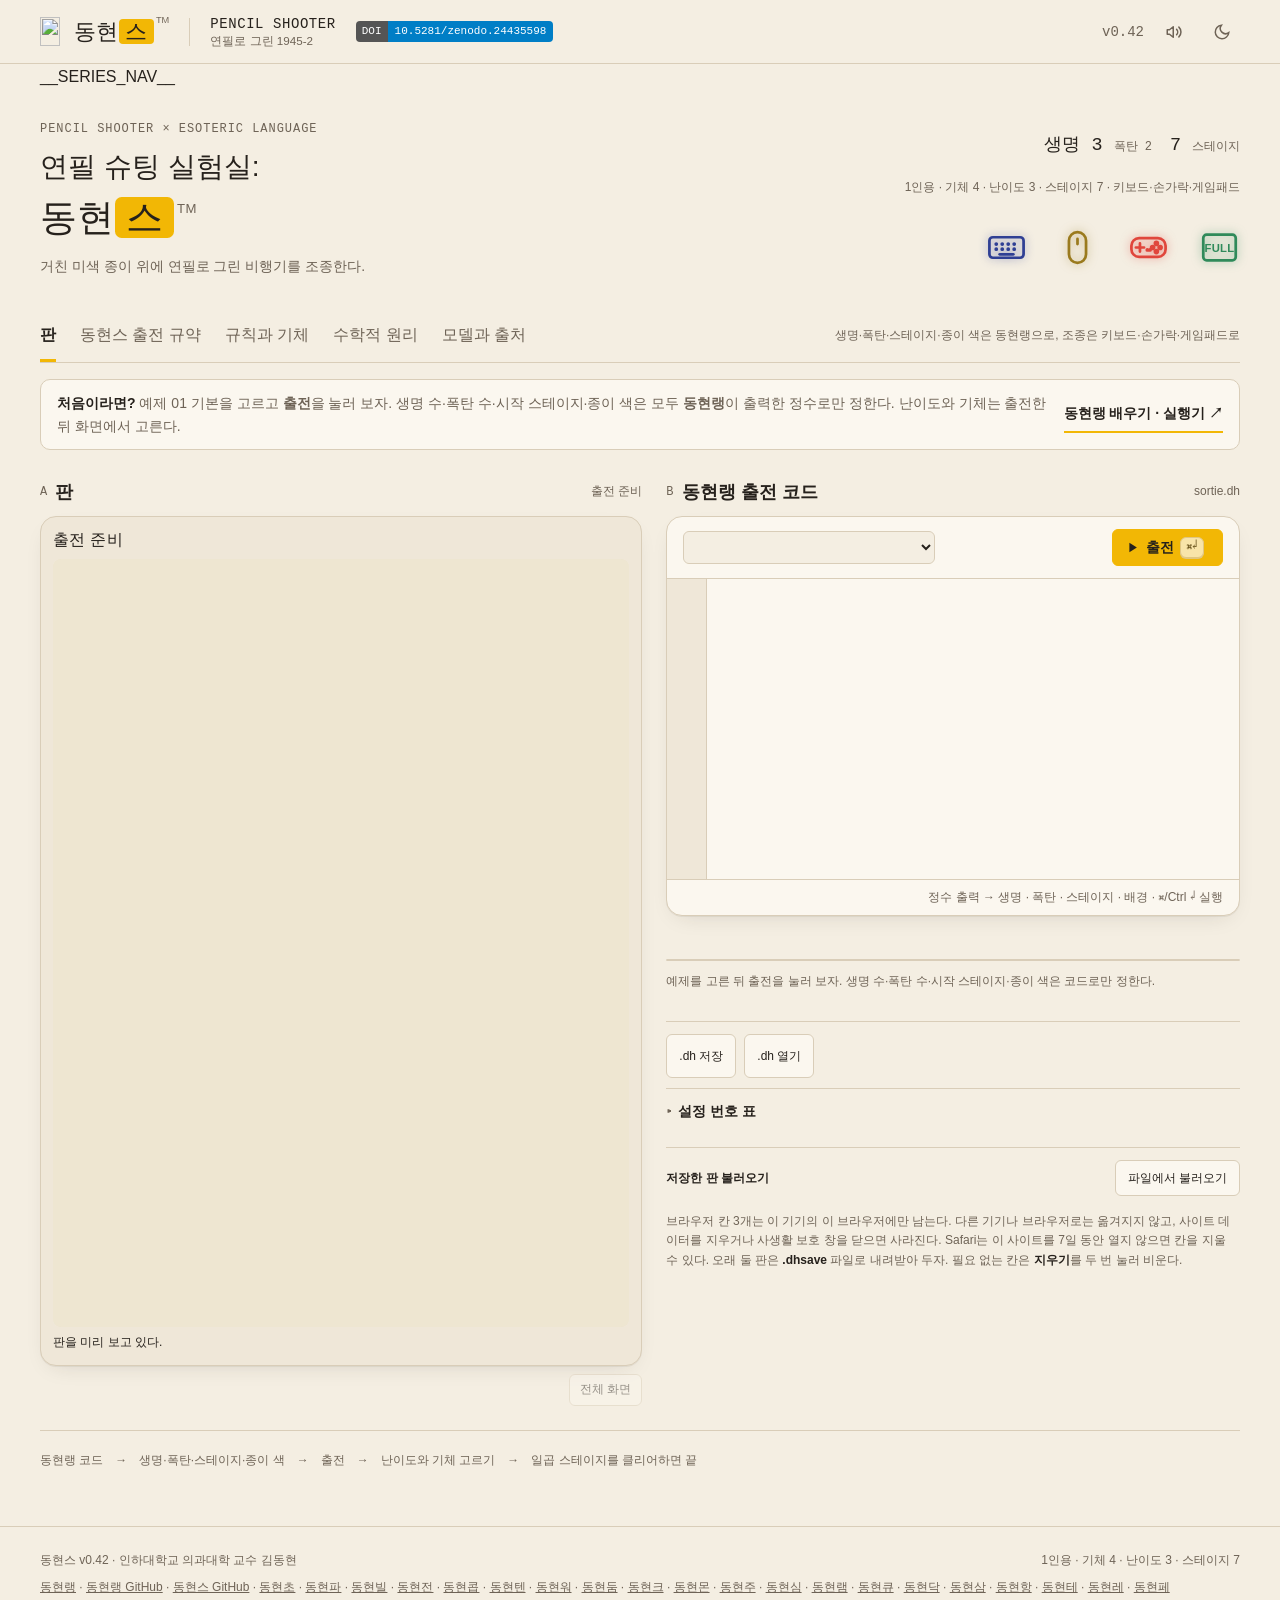
==== commit e69dbde2: "v0.42: 팬케이크 0.855배, 줄인 그림의 선 굵기와 모양 지킴 Co-authored-by: Perplexity <noreply@perplexity.ai>" ====
--- a/src/index.html
+++ b/src/index.html
@@ -12,7 +12,7 @@
 <body>
 <header class="header">
   <a class="brand" href="#" aria-label="동현스 첫 화면으로"><span class="brand-main"><img class="brand-icon" src="__BRAND_ICON__" alt="" width="96" height="96">동현<span>스</span><sup>TM</sup></span><i class="brand-divider"></i><span class="brand-sub">PENCIL SHOOTER<small>연필로 그린 1945-2</small></span></a><a class="doi-badge" href="https://doi.org/10.5281/zenodo.24435598" target="_blank" rel="noopener" aria-label="동현스 Zenodo DOI 10.5281/zenodo.24435598" title="Zenodo DOI (모든 버전)"><b>DOI</b><span>10.5281/zenodo.24435598</span></a>
-  <div class="edition">v0.41<button id="sound" class="icon-btn" aria-label="효과음 켜기·끄기" title="효과음 (M)" aria-pressed="true"><svg width="18" height="18" viewBox="0 0 24 24" fill="none" stroke="currentColor" stroke-width="2" stroke-linecap="round" stroke-linejoin="round" aria-hidden="true" focusable="false"><path d="M11 5 6 9H3v6h3l5 4z"/><path class="snd-on" d="M15.5 8.5a5 5 0 0 1 0 7M18.5 5.5a9 9 0 0 1 0 13"/><path class="snd-off" d="m16 9 6 6m0-6-6 6"/></svg></button><button id="theme" class="icon-btn" aria-label="밝은 화면과 어두운 화면 전환" title="화면 전환" aria-pressed="false"><svg width="18" height="18" viewBox="0 0 24 24" fill="none" stroke="currentColor" stroke-width="2" stroke-linecap="round" aria-hidden="true" focusable="false"><path d="M21 12.8A9 9 0 1 1 11.2 3a7 7 0 0 0 9.8 9.8z"/></svg></button></div>
+  <div class="edition">v0.42<button id="sound" class="icon-btn" aria-label="효과음 켜기·끄기" title="효과음 (M)" aria-pressed="true"><svg width="18" height="18" viewBox="0 0 24 24" fill="none" stroke="currentColor" stroke-width="2" stroke-linecap="round" stroke-linejoin="round" aria-hidden="true" focusable="false"><path d="M11 5 6 9H3v6h3l5 4z"/><path class="snd-on" d="M15.5 8.5a5 5 0 0 1 0 7M18.5 5.5a9 9 0 0 1 0 13"/><path class="snd-off" d="m16 9 6 6m0-6-6 6"/></svg></button><button id="theme" class="icon-btn" aria-label="밝은 화면과 어두운 화면 전환" title="화면 전환" aria-pressed="false"><svg width="18" height="18" viewBox="0 0 24 24" fill="none" stroke="currentColor" stroke-width="2" stroke-linecap="round" aria-hidden="true" focusable="false"><path d="M21 12.8A9 9 0 1 1 11.2 3a7 7 0 0 0 9.8 9.8z"/></svg></button></div>
 </header>
 <main>
 __SERIES_NAV__
@@ -66,7 +66,7 @@
   </section>
 
   <section id="tab-protocol" class="tab-panel document" hidden>
-    <div class="doc-heading"><div class="eyebrow">SORTIE I/O · v0.41</div><h2>생명과 폭탄은 동현랭으로, 조종은 손으로.</h2><p>동현랭 프로그램이 출력한 정수를 차례로 읽는다. <b>첫 정수가 생명 수</b>이고 이것만 있으면 바로 나선다. 둘째 정수는 폭탄 수, 셋째 정수는 시작 스테이지, 넷째 정수는 배경 색이며 셋 다 생략할 수 있다. 출전한 뒤에는 동현랭을 쓰지 않는다.</p></div>
+    <div class="doc-heading"><div class="eyebrow">SORTIE I/O · v0.42</div><h2>생명과 폭탄은 동현랭으로, 조종은 손으로.</h2><p>동현랭 프로그램이 출력한 정수를 차례로 읽는다. <b>첫 정수가 생명 수</b>이고 이것만 있으면 바로 나선다. 둘째 정수는 폭탄 수, 셋째 정수는 시작 스테이지, 넷째 정수는 배경 색이며 셋 다 생략할 수 있다. 출전한 뒤에는 동현랭을 쓰지 않는다.</p></div>
     <div class="table-wrap"><table><thead><tr><th>차례</th><th>뜻</th><th>값</th><th>기본값</th></tr></thead><tbody>
       <tr><td>첫째</td><td>생명 수</td><td>1~9. 기체의 수다. 3이면 지금 타는 기체와 예비 둘이다. 이어 하기를 고르면 이 수로 다시 채워진다. <b>반드시 있어야 한다</b></td><td>—</td></tr>
       <tr><td>둘째</td><td>폭탄 수</td><td>0~5. 시작할 때 가진 폭탄 수다. 기체를 잃고 새 기체가 나올 때 폭탄이 이보다 적으면 이 수까지 채워진다. 아이템으로는 5개까지 모을 수 있다</td><td>2</td></tr>
@@ -113,7 +113,7 @@
     <div class="table-wrap"><table id="stage-table"></table></div>
   </section>
 
-  <!-- 수학적 원리 --><section id="tab-math" class="tab-panel document" hidden><div class="doc-heading"><div class="eyebrow">MATHEMATICAL PRINCIPLES · v0.41</div><h2>수학적 원리.<br>숫자로 읽는 연필 슈팅.</h2><p>동현스의 화면은 가로 240칸, 세로 320칸이고 1초에 60걸음으로 움직인다. 기체도 적도 탄도 걸음마다 속도만큼 자리를 옮긴다. 아래 식과 수는 지금 엔진 코드(<code>src/game.js</code>, <code>src/data.js</code>)에 들어 있는 그대로다.</p></div><div class="math-grid"><article><h3><span class="math-num">1</span>자리와 걸음</h3><p>모든 것은 자리 <math><mrow><mo form="prefix" stretchy="false">(</mo><mi>x</mi><mo separator="true">,</mo><mi>y</mi><mo form="postfix" stretchy="false">)</mo></mrow></math>와 속도 <math><mrow><mo form="prefix" stretchy="false">(</mo><msub><mi>v</mi><mi>x</mi></msub><mo separator="true">,</mo><msub><mi>v</mi><mi>y</mi></msub><mo form="postfix" stretchy="false">)</mo></mrow></math>를 가진다. 원점은 왼쪽 위이고 <math><mi>y</mi></math>는 아래로 커진다. 한 걸음은 <math><mrow><mn>1</mn><mi>/</mi><mn>60</mn></mrow></math>초다.</p><div class="eq"><span class="eq-run"><math display="block"><mi>x</mi></math><math display="block"><mrow><mo stretchy="false">←</mo><mi>x</mi></mrow></math><math display="block"><mrow><mo form="infix">+</mo><msub><mi>v</mi><mi>x</mi></msub><mo separator="true">,</mo></mrow></math></span><span class="eq-run"><math display="block"><mi>y</mi></math><math display="block"><mrow><mo stretchy="false">←</mo><mi>y</mi></mrow></math><math display="block"><mrow><mo form="infix">+</mo><msub><mi>v</mi><mi>y</mi></msub></mrow></math></span></div><p>기체는 한 걸음에 XF5U 2.55칸, Ki-84와 P-38 2.3칸, J7W 2.1칸을 간다. 대각선으로 갈 때는 두 축에 <math><mrow><mn>1</mn><mi>/</mi><msqrt><mn>2</mn></msqrt><mo>≈</mo></mrow><mrow><mn>0.707</mn></mrow></math>을 곱해 빠르기를 같게 맞춘다. 화면은 이 칸을 세 배로 키운 720×960 점으로 그린다.</p></article><article><h3><span class="math-num">2</span>적탄의 빠르기</h3><p>탄마다 정해 둔 기본 빠르기 <math><msub><mi>v</mi><mn>0</mn></msub></math>에 난이도 배수 <math><mi>b</mi></math>와 스테이지 배수 <math><msub><mi>s</mi><mi>k</mi></msub></math>를 곱한다. <math><mi>k</mi></math>는 스테이지 번호다.</p><div class="eq big"><span class="eq-run"><math display="block"><mi>v</mi></math><math display="block"><mrow><mo form="infix">=</mo><msub><mi>v</mi><mn>0</mn></msub><mspace width="0.1667em"></mspace><mi>b</mi><mspace width="0.1667em"></mspace><msub><mi>s</mi><mi>k</mi></msub><mo separator="true">,</mo></mrow></math></span><span class="eq-run"><math display="block"><msub><mi>s</mi><mi>k</mi></msub></math><math display="block"><mrow><mo form="infix">=</mo><mn>1</mn></mrow></math><math display="block"><mrow><mo form="infix">+</mo><mn>0.06</mn><mspace width="0.1667em"></mspace><mo form="prefix" stretchy="false">(</mo><mi>k</mi><mo>−</mo><mn>1</mn><mo form="postfix" stretchy="false">)</mo></mrow></math></span></div><div class="math-table-wrap"><table class="math-table"><thead><tr><th>난이도</th><th><math><mi>b</mi></math></th><th>스테이지 1</th><th>스테이지 7</th></tr></thead><tbody><tr><td>초급</td><td>0.60</td><td><math><mrow><mn>0.60</mn><mspace width="0.1667em"></mspace><msub><mi>v</mi><mn>0</mn></msub></mrow></math></td><td><math><mrow><mn>0.82</mn><mspace width="0.1667em"></mspace><msub><mi>v</mi><mn>0</mn></msub></mrow></math></td></tr><tr><td>중급</td><td>0.78</td><td><math><mrow><mn>0.78</mn><mspace width="0.1667em"></mspace><msub><mi>v</mi><mn>0</mn></msub></mrow></math></td><td><math><mrow><mn>1.06</mn><mspace width="0.1667em"></mspace><msub><mi>v</mi><mn>0</mn></msub></mrow></math></td></tr><tr><td>상급</td><td>0.95</td><td><math><mrow><mn>0.95</mn><mspace width="0.1667em"></mspace><msub><mi>v</mi><mn>0</mn></msub></mrow></math></td><td><math><mrow><mn>1.29</mn><mspace width="0.1667em"></mspace><msub><mi>v</mi><mn>0</mn></msub></mrow></math></td></tr></tbody></table></div><p>기본 빠르기가 2인 탄은 초급 스테이지 1에서 한 걸음에 1.2칸, 1초에 72칸을 간다. 화면 위에서 아래까지 4초 남짓 걸린다.</p></article><article><h3><span class="math-num">3</span>쏘는 간격과 탄 수</h3><p>적이 다시 쏠 때까지의 걸음 수는 정해 둔 간격 <math><mi>T</mi></math>에 난이도 배수 <math><mi>f</mi></math>를 곱하고 <math><msub><mi>s</mi><mi>k</mi></msub></math>로 나눈 뒤 ±10%를 흔든다. <math><mi>u</mi></math>는 0 이상 1 미만의 난수다.</p><div class="eq"><span class="eq-run"><math display="block"><msup><mi>T</mi><mo lspace="0em" rspace="0em" class="tml-prime tml-med-pad">′</mo></msup></math><math display="block"><mrow><mo form="infix">=</mo><mfrac><mrow><mi>T</mi><mspace width="0.1667em"></mspace><mi>f</mi></mrow><msub><mi>s</mi><mi>k</mi></msub></mfrac><mspace width="0.1667em"></mspace><mo form="prefix" stretchy="false">(</mo><mn>0.9</mn><mo>+</mo><mn>0.2</mn><mspace width="0.1667em"></mspace><mi>u</mi><mo form="postfix" stretchy="false">)</mo></mrow></math></span></div><p>한 번에 쏘는 탄 수 <math><mi>n</mi></math>은 난이도 배수 <math><mi>c</mi></math>를 곱해 반올림한다. 다만 본래 넷 이상인 무늬는 둘 아래로 줄이지 않는다.</p><div class="eq"><span class="eq-run"><math display="block"><msup><mi>n</mi><mo lspace="0em" rspace="0em" class="tml-prime">′</mo></msup></math><math display="block"><mrow><mo form="infix">=</mo><mrow><mi>max</mi><mo>⁡</mo><mspace width="0.1667em"></mspace></mrow><mrow style="margin-left:-0.1667em;"></mrow><mo fence="false" symmetric="true" minsize="1.2em" maxsize="1.2em">(</mo><mi>m</mi><mo separator="true">,</mo><mtext> </mtext><mi>round</mi><mo>⁡</mo><mo form="prefix" stretchy="false">(</mo><mi>n</mi><mspace width="0.1667em"></mspace><mi>c</mi><mo form="postfix" stretchy="false">)</mo><mo fence="false" symmetric="true" minsize="1.2em" maxsize="1.2em">)</mo><mo separator="true">,</mo></mrow></math></span><span class="eq-run"><math display="block"><mi>m</mi></math><math display="block"><mrow><mo form="infix">=</mo><mrow><mo fence="true" form="prefix">{</mo><mtable><mtr><mtd class="tml-left" style="padding-left:0em;padding-right:0em;"><mn>2</mn></mtd><mtd class="tml-left" style="padding-left:1em;padding-right:0em;"><mrow><mi>n</mi><mo>≥</mo><mn>4</mn></mrow></mtd></mtr><mtr><mtd class="tml-left" style="padding-left:0em;padding-right:0em;"><mn>1</mn></mtd><mtd class="tml-left" style="padding-left:1em;padding-right:0em;"><mrow><mi>n</mi><mo>&lt;</mo><mn>4</mn></mrow></mtd></mtr></mtable><mo fence="true" form="postfix"></mo></mrow></mrow></math></span></div><div class="math-table-wrap"><table class="math-table"><thead><tr><th>난이도</th><th>간격 <math><mi>f</mi></math></th><th>탄 수 <math><mi>c</mi></math></th><th>작은 적이 쏠 확률</th><th>적의 체력</th></tr></thead><tbody><tr><td>초급</td><td>2.10</td><td>0.45</td><td>20%</td><td>0.9배</td></tr><tr><td>중급</td><td>1.45</td><td>0.70</td><td>50%</td><td>1.0배</td></tr><tr><td>상급</td><td>1.00</td><td>1.00</td><td>85%</td><td>1.1배</td></tr></tbody></table></div><p>보스의 큰 공격은 <math><mrow><mi>T</mi><mo form="prefix" stretchy="false">(</mo><mn>0.6</mn><mo>+</mo><mn>0.4</mn><mi>f</mi><mo form="postfix" stretchy="false">)</mo><mi>/</mi><msub><mi>s</mi><mi>k</mi></msub></mrow></math> 걸음마다 나온다. 초급에서도 보스가 지나치게 한가하지 않게 하려는 것이다.</p></article><article><h3><span class="math-num">4</span>조준탄, 부채꼴, 고리</h3><p>조준탄은 쏘는 자리 <math><mrow><mo form="prefix" stretchy="false">(</mo><mi>x</mi><mo separator="true">,</mo><mi>y</mi><mo form="postfix" stretchy="false">)</mo></mrow></math>에서 기체 <math><mrow><mo form="prefix" stretchy="false">(</mo><msub><mi>p</mi><mi>x</mi></msub><mo separator="true">,</mo><msub><mi>p</mi><mi>y</mi></msub><mo form="postfix" stretchy="false">)</mo></mrow></math>를 향한 각도로 나간다.</p><div class="eq"><span class="eq-run"><math display="block"><msub><mi>θ</mi><mn>0</mn></msub></math><math display="block"><mrow><mo form="infix">=</mo><mi>atan2</mi><mo>⁡</mo><mo form="prefix" stretchy="false">(</mo><msub><mi>p</mi><mi>y</mi></msub><mo>−</mo><mi>y</mi><mo separator="true">,</mo><mtext> </mtext><msub><mi>p</mi><mi>x</mi></msub><mo>−</mo><mi>x</mi><mo form="postfix" stretchy="false">)</mo><mo separator="true">,</mo></mrow></math></span><span class="eq-run"><math display="block"><mrow><mo form="prefix" stretchy="false">(</mo><msub><mi>v</mi><mi>x</mi></msub><mo separator="true">,</mo><msub><mi>v</mi><mi>y</mi></msub><mo form="postfix" stretchy="false">)</mo></mrow></math><math display="block"><mrow><mo form="infix">=</mo><mi>v</mi><mspace width="0.1667em"></mspace><mo form="prefix" stretchy="false">(</mo><mrow><mi>cos</mi><mo>⁡</mo><mspace width="0.1667em"></mspace></mrow><mi>θ</mi><mo separator="true">,</mo><mtext> </mtext><mrow><mi>sin</mi><mo>⁡</mo><mspace width="0.1667em"></mspace></mrow><mi>θ</mi><mo form="postfix" stretchy="false">)</mo></mrow></math></span></div><p>여러 발을 펼칠 때는 벌림각 <math><mi>w</mi></math>를 <math><mi>n</mi></math>발에 고르게 나눈다. 고리는 한 바퀴를 <math><mi>n</mi></math>으로 나누고 시작 각도 <math><mi>φ</mi></math>를 난수로 돌린다.</p><div class="eq"><span class="eq-run"><math display="block"><msub><mi>θ</mi><mi>i</mi></msub></math><math display="block"><mrow><mo form="infix">=</mo><msub><mi>θ</mi><mn>0</mn></msub></mrow></math><math display="block"><mrow><mo form="infix">+</mo><mo fence="false" symmetric="true" minsize="1.8em" maxsize="1.8em">(</mo><mfrac><mi>i</mi><mrow><mi>n</mi><mo>−</mo><mn>1</mn></mrow></mfrac><mo>−</mo><mfrac><mn>1</mn><mn>2</mn></mfrac><mo fence="false" symmetric="true" minsize="1.8em" maxsize="1.8em">)</mo><mi>w</mi><mo separator="true">,</mo></mrow></math></span><span class="eq-run"><math display="block"><msub><mi>θ</mi><mi>i</mi></msub></math><math display="block"><mrow><mo form="infix">=</mo><mi>φ</mi></mrow></math><math display="block"><mrow><mo form="infix">+</mo><mfrac><mrow><mn>2</mn><mi>π</mi><mi>i</mi></mrow><mi>n</mi></mfrac><mo separator="true">,</mo><mspace width="1em"></mspace><mi>i</mi></mrow></math><math display="block"><mrow><mo form="infix">=</mo><mn>0</mn><mo separator="true">,</mo><mo>…</mo><mo separator="true">,</mo><mi>n</mi></mrow></math><math display="block"><mrow><mo form="infix">−</mo><mn>1</mn></mrow></math></span></div><p>탄은 쏜 순간의 각도로 곧게 간다. 그래서 조준탄은 가만히 있으면 맞고, 조금만 옮겨도 빗나간다. 스테이지 6과 7에는 휘는 고리 탄이 있다. 쏜 뒤 90~100걸음 동안 걸음마다 0.012~0.014라디안씩 방향을 틀고, 그 뒤로는 곧게 간다. 기체가 쏘는 자리에서 44칸 안에 있으면 적은 쏘지 않는다.</p></article><article><h3><span class="math-num">5</span>맞았는지 가리기</h3><p>기체에서 탄에 맞는 곳은 한가운데의 작은 원이다. 탄의 반지름을 <math><mi>r</mi></math>이라 하면 두 중심의 거리가 <math><mrow><mn>0.62</mn><mspace width="0.1667em"></mspace><mi>r</mi><mo>+</mo></mrow><mrow><mn>1.7</mn></mrow></math>칸보다 가까울 때 맞은 것으로 친다.</p><div class="eq big"><span class="eq-run"><math display="block"><mrow><mo form="prefix" stretchy="false">(</mo><msub><mi>b</mi><mi>x</mi></msub><mo>−</mo><msub><mi>p</mi><mi>x</mi></msub><msup><mo form="postfix" stretchy="false">)</mo><mn>2</mn></msup></mrow></math><math display="block"><mrow><mo form="infix">+</mo><mo form="prefix" stretchy="false">(</mo><msub><mi>b</mi><mi>y</mi></msub><mo>−</mo><msub><mi>p</mi><mi>y</mi></msub><msup><mo form="postfix" stretchy="false">)</mo><mn>2</mn></msup></mrow></math><math display="block"><mrow><mo form="infix">&lt;</mo><mo form="prefix" stretchy="false">(</mo><mn>0.62</mn><mspace width="0.1667em"></mspace><mi>r</mi><mo>+</mo><mn>1.7</mn><msup><mo form="postfix" stretchy="false">)</mo><mn>2</mn></msup></mrow></math></span></div><div class="math-table-wrap"><table class="math-table"><thead><tr><th>탄</th><th>반지름 <math><mi>r</mi></math></th><th>맞는 거리</th></tr></thead><tbody><tr><td>작은 탄</td><td>2.7</td><td>3.37칸</td></tr><tr><td>큰 탄</td><td>4.2</td><td>4.30칸</td></tr><tr><td>바늘 탄</td><td>2.2</td><td>3.06칸</td></tr></tbody></table></div><p>기체 그림의 너비는 40칸쯤이니 날개로 스치는 탄은 그냥 지나간다. 날아다니는 적의 몸은 반너비 <math><mi>w</mi></math>, 반높이 <math><mi>h</mi></math>인 네모 여러 개로 보고, 그 네모를 0.7배로 줄인 뒤 1.5칸을 더한 안쪽에 기체 중심이 들어오면 부딪힌 것으로 친다.</p><div class="eq"><span class="eq-run"><math display="block"><mrow><mi>|</mi><msub><mi>p</mi><mi>x</mi></msub><mo>−</mo><msub><mi>e</mi><mi>x</mi></msub><mi>|</mi></mrow></math><math display="block"><mrow><mo form="infix">&lt;</mo><mn>0.7</mn><mspace width="0.1667em"></mspace><mi>w</mi></mrow></math><math display="block"><mrow><mo form="infix">+</mo><mn>1.5</mn><mspace width="1em"></mspace><mtext>이고</mtext><mspace width="1em"></mspace><mi>|</mi><msub><mi>p</mi><mi>y</mi></msub><mo>−</mo><msub><mi>e</mi><mi>y</mi></msub><mi>|</mi></mrow></math><math display="block"><mrow><mo form="infix">&lt;</mo><mn>0.7</mn><mspace width="0.1667em"></mspace><mi>h</mi></mrow></math><math display="block"><mrow><mo form="infix">+</mo><mn>1.5</mn></mrow></math></span></div></article><article><h3><span class="math-num">6</span>모아 쏘기</h3><p>Z를 누르고 있는 걸음 수 <math><mi>t</mi></math>가 30, 72, 120에 이를 때마다 한 단계씩 오른다. 0.5초, 1.2초, 2초다. 떼는 순간의 단계 <math><mi>ℓ</mi></math>로 나간다.</p><div class="eq"><span class="eq-run"><math display="block"><mi>ℓ</mi></math><math display="block"><mrow><mo form="infix">=</mo><mi>#</mi><mo form="prefix" stretchy="false">{</mo><mspace width="0.1667em"></mspace><mi>τ</mi><mo>∈</mo><mo form="prefix" stretchy="false">{</mo><mn>30,72,120</mn><mo form="postfix" stretchy="false">}</mo><mtext> </mtext><mo lspace="0.2222em" rspace="0.2222em">:</mo><mtext> </mtext><mi>t</mi><mo>≥</mo><mi>τ</mi><mspace width="0.1667em"></mspace><mo form="postfix" stretchy="false">}</mo></mrow></math></span></div><div class="math-table-wrap"><table class="math-table"><thead><tr><th>기체</th><th>모양</th><th>1단계</th><th>2단계</th><th>3단계</th></tr></thead><tbody><tr><td><span style="white-space:nowrap">XF5U</span></td><td>기체 둘레를 도는 팽이 원반</td><td>2개 · 70걸음</td><td>3개 · 96걸음</td><td>4개 · 124걸음</td></tr><tr><td><span style="white-space:nowrap">Ki-84</span></td><td>앞으로 뻗는 굵은 획</td><td>반너비 8 · 34걸음</td><td>반너비 10 · 58걸음</td><td>반너비 12 · 88걸음</td></tr><tr><td><span style="white-space:nowrap">P-38</span></td><td>부채꼴 로켓 다발</td><td>4발</td><td>7발</td><td>10발</td></tr><tr><td><span style="white-space:nowrap">J7W</span></td><td>앞으로 나아가는 큰 밑그림</td><td>반너비 18 · 피해 3.8</td><td>반너비 25 · 피해 5</td><td>반너비 34 · 피해 6.2</td></tr></tbody></table></div><p>P-38의 로켓은 벌림각 <math><mrow><mn>0.5</mn><mo>+</mo></mrow><mrow><mn>0.22</mn><mspace width="0.1667em"></mspace><mi>ℓ</mi></mrow></math> 라디안에 고르게 펼쳐 빠르기 2.2로 떠나고, 걸음마다 1.07배씩 빨라져 9에서 멈춘다. <math><mi>t</mi></math>걸음 뒤의 빠르기는 다음과 같다.</p><div class="eq"><span class="eq-run"><math display="block"><msub><mi>v</mi><mi>t</mi></msub></math><math display="block"><mrow><mo form="infix">=</mo><mrow><mi>min</mi><mo>⁡</mo><mspace width="0.1667em"></mspace></mrow><mrow style="margin-left:-0.1667em;"></mrow><mo fence="false" symmetric="true" minsize="1.2em" maxsize="1.2em">(</mo><mn>9</mn><mo separator="true">,</mo><mtext> </mtext><mn>2.2</mn><mo>×</mo><msup><mn>1.07</mn><mrow><mspace width="0.1667em"></mspace><mi>t</mi></mrow></msup><mo fence="false" symmetric="true" minsize="1.2em" maxsize="1.2em">)</mo></mrow></math></span></div><p>J7W의 밑그림은 빠르기 1.2로 떠나 걸음마다 1.09배씩 빨라져 3.4에서 멈춘다. 지나는 동안 겹친 적에게 두 걸음마다 표의 피해를 주고, 2단계부터는 닿는 적탄을 지운다.</p></article><article><h3><span class="math-num">7</span>따라가는 로켓과 달라붙는 탄</h3><p>P-38의 작은 로켓은 6걸음마다 가장 가까운 적을 고른다. 걸음마다 지금 방향 <math><mi>α</mi></math>와 적을 향한 방향 <math><mi>β</mi></math>의 차이만큼 돌되, 한 걸음에 0.16라디안(약 9도)까지만 돈다. 빠르기는 걸음마다 1.04배씩 올라 7에서 멈춘다.</p><div class="eq"><span class="eq-run"><math display="block"><mi>α</mi></math><math display="block"><mrow><mo stretchy="false">←</mo><mi>α</mi></mrow></math><math display="block"><mrow><mo form="infix">+</mo><mi>clamp</mi><mo>⁡</mo><mo form="prefix" stretchy="false">(</mo><mi>β</mi><mo>−</mo><mi>α</mi><mo separator="true">,</mo><mtext> </mtext><mo>−</mo><mn>0.16</mn><mo separator="true">,</mo><mtext> </mtext><mn>0.16</mn><mo form="postfix" stretchy="false">)</mo><mo separator="true">,</mo></mrow></math></span><span class="eq-run"><math display="block"><mi>v</mi></math><math display="block"><mrow><mo stretchy="false">←</mo><mrow><mi>min</mi><mo>⁡</mo></mrow><mo form="prefix" stretchy="false">(</mo><mn>7</mn><mo separator="true">,</mo><mtext> </mtext><mn>1.04</mn><mspace width="0.1667em"></mspace><mi>v</mi><mo form="postfix" stretchy="false">)</mo></mrow></math></span></div><p>도는 각도에 한계가 있어서 바로 옆을 지나친 적은 크게 돌아서야 맞힌다. 150걸음(2.5초)이 지나면 사라진다.</p><p>J7W의 달라붙는 탄은 돌지 않고 곧게 간다. 빠르기 2.6으로 떠나 걸음마다 1.09배씩 빨라져 9.5에서 멈춘다. 맞으면 피해 1.15를 주고 그 적에 66걸음 붙어, 여섯 걸음마다 0.7(힘 3단계부터 0.86)의 피해를 열 번 준다.</p></article><article><h3><span class="math-num">8</span>점수</h3><p>메달은 놓치지 않고 이어 먹은 수 <math><mi>m</mi></math>에 따라 두 배씩 오른다. 다섯째부터는 3,200점에 머문다. 하나라도 놓치거나 기체를 잃으면 <math><mi>m</mi></math>은 0으로 돌아간다.</p><div class="eq"><span class="eq-run"><math display="block"><mtext>메달</mtext></math><math display="block"><mrow><mo form="infix">=</mo><mn>100</mn><mo>×</mo><msup><mn>2</mn><mrow><mspace width="0.1667em"></mspace><mrow><mspace width="0.1667em"></mspace><mi>min</mi><mo>⁡</mo></mrow><mo form="prefix" stretchy="false">(</mo><mi>m</mi><mo separator="true">,</mo><mn>5</mn><mo form="postfix" stretchy="false" lspace="0em" rspace="0em">)</mo></mrow></msup><mo separator="true">,</mo></mrow></math></span><span class="eq-run"><math display="block"><mi>m</mi></math><math display="block"><mrow><mo form="infix">=</mo><mn>1,2,3</mn><mo separator="true">,</mo><mo>…</mo></mrow></math></span></div><p>스테이지를 클리어하면 남은 폭탄 <math><mi>B</mi></math>와 예비 기체 <math><mi>L</mi></math>로 보너스를 받는다.</p><div class="eq"><span class="eq-run"><math display="block"><mtext>보너스</mtext></math><math display="block"><mrow><mo form="infix">=</mo><mn>5000</mn></mrow></math><math display="block"><mrow><mo form="infix">+</mo><mn>1000</mn><mspace width="0.1667em"></mspace><mi>B</mi></mrow></math><math display="block"><mrow><mo form="infix">+</mo><mn>2000</mn><mspace width="0.1667em"></mspace><mi>L</mi></mrow></math></span></div><p>기체는 15만 점과 50만 점에서 하나씩 늘고, 그 뒤로는 50만 점마다 는다. 힘이나 폭탄이 가득 찼을 때 먹은 P와 B는 2,000점이 된다.</p></article></div><p class="math-foot">난수는 mulberry32를 쓴다. 씨앗은 <math><mn>20261122</mn></math><wbr><math><mrow><mo form="infix">+</mo></mrow><mrow><mn>7</mn><mo>×</mo></mrow><mrow><mtext>기체 번호</mtext></mrow></math><wbr><math><mrow><mo form="infix">+</mo></mrow><mrow><mn>13</mn><mo>×</mo></mrow><mrow><mtext>난이도 번호</mtext></mrow></math>다. 같은 기체와 난이도로 똑같이 조종하면 적도 똑같이 움직인다. 저장할 때는 난수의 상태도 함께 담는다.</p></section><!-- /수학적 원리 -->
+  <!-- 수학적 원리 --><section id="tab-math" class="tab-panel document" hidden><div class="doc-heading"><div class="eyebrow">MATHEMATICAL PRINCIPLES · v0.42</div><h2>수학적 원리.<br>숫자로 읽는 연필 슈팅.</h2><p>동현스의 화면은 가로 240칸, 세로 320칸이고 1초에 60걸음으로 움직인다. 기체도 적도 탄도 걸음마다 속도만큼 자리를 옮긴다. 아래 식과 수는 지금 엔진 코드(<code>src/game.js</code>, <code>src/data.js</code>)에 들어 있는 그대로다.</p></div><div class="math-grid"><article><h3><span class="math-num">1</span>자리와 걸음</h3><p>모든 것은 자리 <math><mrow><mo form="prefix" stretchy="false">(</mo><mi>x</mi><mo separator="true">,</mo><mi>y</mi><mo form="postfix" stretchy="false">)</mo></mrow></math>와 속도 <math><mrow><mo form="prefix" stretchy="false">(</mo><msub><mi>v</mi><mi>x</mi></msub><mo separator="true">,</mo><msub><mi>v</mi><mi>y</mi></msub><mo form="postfix" stretchy="false">)</mo></mrow></math>를 가진다. 원점은 왼쪽 위이고 <math><mi>y</mi></math>는 아래로 커진다. 한 걸음은 <math><mrow><mn>1</mn><mi>/</mi><mn>60</mn></mrow></math>초다.</p><div class="eq"><span class="eq-run"><math display="block"><mi>x</mi></math><math display="block"><mrow><mo stretchy="false">←</mo><mi>x</mi></mrow></math><math display="block"><mrow><mo form="infix">+</mo><msub><mi>v</mi><mi>x</mi></msub><mo separator="true">,</mo></mrow></math></span><span class="eq-run"><math display="block"><mi>y</mi></math><math display="block"><mrow><mo stretchy="false">←</mo><mi>y</mi></mrow></math><math display="block"><mrow><mo form="infix">+</mo><msub><mi>v</mi><mi>y</mi></msub></mrow></math></span></div><p>기체는 한 걸음에 XF5U 2.55칸, Ki-84와 P-38 2.3칸, J7W 2.1칸을 간다. 대각선으로 갈 때는 두 축에 <math><mrow><mn>1</mn><mi>/</mi><msqrt><mn>2</mn></msqrt><mo>≈</mo></mrow><mrow><mn>0.707</mn></mrow></math>을 곱해 빠르기를 같게 맞춘다. 화면은 이 칸을 세 배로 키운 720×960 점으로 그린다.</p></article><article><h3><span class="math-num">2</span>적탄의 빠르기</h3><p>탄마다 정해 둔 기본 빠르기 <math><msub><mi>v</mi><mn>0</mn></msub></math>에 난이도 배수 <math><mi>b</mi></math>와 스테이지 배수 <math><msub><mi>s</mi><mi>k</mi></msub></math>를 곱한다. <math><mi>k</mi></math>는 스테이지 번호다.</p><div class="eq big"><span class="eq-run"><math display="block"><mi>v</mi></math><math display="block"><mrow><mo form="infix">=</mo><msub><mi>v</mi><mn>0</mn></msub><mspace width="0.1667em"></mspace><mi>b</mi><mspace width="0.1667em"></mspace><msub><mi>s</mi><mi>k</mi></msub><mo separator="true">,</mo></mrow></math></span><span class="eq-run"><math display="block"><msub><mi>s</mi><mi>k</mi></msub></math><math display="block"><mrow><mo form="infix">=</mo><mn>1</mn></mrow></math><math display="block"><mrow><mo form="infix">+</mo><mn>0.06</mn><mspace width="0.1667em"></mspace><mo form="prefix" stretchy="false">(</mo><mi>k</mi><mo>−</mo><mn>1</mn><mo form="postfix" stretchy="false">)</mo></mrow></math></span></div><div class="math-table-wrap"><table class="math-table"><thead><tr><th>난이도</th><th><math><mi>b</mi></math></th><th>스테이지 1</th><th>스테이지 7</th></tr></thead><tbody><tr><td>초급</td><td>0.60</td><td><math><mrow><mn>0.60</mn><mspace width="0.1667em"></mspace><msub><mi>v</mi><mn>0</mn></msub></mrow></math></td><td><math><mrow><mn>0.82</mn><mspace width="0.1667em"></mspace><msub><mi>v</mi><mn>0</mn></msub></mrow></math></td></tr><tr><td>중급</td><td>0.78</td><td><math><mrow><mn>0.78</mn><mspace width="0.1667em"></mspace><msub><mi>v</mi><mn>0</mn></msub></mrow></math></td><td><math><mrow><mn>1.06</mn><mspace width="0.1667em"></mspace><msub><mi>v</mi><mn>0</mn></msub></mrow></math></td></tr><tr><td>상급</td><td>0.95</td><td><math><mrow><mn>0.95</mn><mspace width="0.1667em"></mspace><msub><mi>v</mi><mn>0</mn></msub></mrow></math></td><td><math><mrow><mn>1.29</mn><mspace width="0.1667em"></mspace><msub><mi>v</mi><mn>0</mn></msub></mrow></math></td></tr></tbody></table></div><p>기본 빠르기가 2인 탄은 초급 스테이지 1에서 한 걸음에 1.2칸, 1초에 72칸을 간다. 화면 위에서 아래까지 4초 남짓 걸린다.</p></article><article><h3><span class="math-num">3</span>쏘는 간격과 탄 수</h3><p>적이 다시 쏠 때까지의 걸음 수는 정해 둔 간격 <math><mi>T</mi></math>에 난이도 배수 <math><mi>f</mi></math>를 곱하고 <math><msub><mi>s</mi><mi>k</mi></msub></math>로 나눈 뒤 ±10%를 흔든다. <math><mi>u</mi></math>는 0 이상 1 미만의 난수다.</p><div class="eq"><span class="eq-run"><math display="block"><msup><mi>T</mi><mo lspace="0em" rspace="0em" class="tml-prime tml-med-pad">′</mo></msup></math><math display="block"><mrow><mo form="infix">=</mo><mfrac><mrow><mi>T</mi><mspace width="0.1667em"></mspace><mi>f</mi></mrow><msub><mi>s</mi><mi>k</mi></msub></mfrac><mspace width="0.1667em"></mspace><mo form="prefix" stretchy="false">(</mo><mn>0.9</mn><mo>+</mo><mn>0.2</mn><mspace width="0.1667em"></mspace><mi>u</mi><mo form="postfix" stretchy="false">)</mo></mrow></math></span></div><p>한 번에 쏘는 탄 수 <math><mi>n</mi></math>은 난이도 배수 <math><mi>c</mi></math>를 곱해 반올림한다. 다만 본래 넷 이상인 무늬는 둘 아래로 줄이지 않는다.</p><div class="eq"><span class="eq-run"><math display="block"><msup><mi>n</mi><mo lspace="0em" rspace="0em" class="tml-prime">′</mo></msup></math><math display="block"><mrow><mo form="infix">=</mo><mrow><mi>max</mi><mo>⁡</mo><mspace width="0.1667em"></mspace></mrow><mrow style="margin-left:-0.1667em;"></mrow><mo fence="false" symmetric="true" minsize="1.2em" maxsize="1.2em">(</mo><mi>m</mi><mo separator="true">,</mo><mtext> </mtext><mi>round</mi><mo>⁡</mo><mo form="prefix" stretchy="false">(</mo><mi>n</mi><mspace width="0.1667em"></mspace><mi>c</mi><mo form="postfix" stretchy="false">)</mo><mo fence="false" symmetric="true" minsize="1.2em" maxsize="1.2em">)</mo><mo separator="true">,</mo></mrow></math></span><span class="eq-run"><math display="block"><mi>m</mi></math><math display="block"><mrow><mo form="infix">=</mo><mrow><mo fence="true" form="prefix">{</mo><mtable><mtr><mtd class="tml-left" style="padding-left:0em;padding-right:0em;"><mn>2</mn></mtd><mtd class="tml-left" style="padding-left:1em;padding-right:0em;"><mrow><mi>n</mi><mo>≥</mo><mn>4</mn></mrow></mtd></mtr><mtr><mtd class="tml-left" style="padding-left:0em;padding-right:0em;"><mn>1</mn></mtd><mtd class="tml-left" style="padding-left:1em;padding-right:0em;"><mrow><mi>n</mi><mo>&lt;</mo><mn>4</mn></mrow></mtd></mtr></mtable><mo fence="true" form="postfix"></mo></mrow></mrow></math></span></div><div class="math-table-wrap"><table class="math-table"><thead><tr><th>난이도</th><th>간격 <math><mi>f</mi></math></th><th>탄 수 <math><mi>c</mi></math></th><th>작은 적이 쏠 확률</th><th>적의 체력</th></tr></thead><tbody><tr><td>초급</td><td>2.10</td><td>0.45</td><td>20%</td><td>0.9배</td></tr><tr><td>중급</td><td>1.45</td><td>0.70</td><td>50%</td><td>1.0배</td></tr><tr><td>상급</td><td>1.00</td><td>1.00</td><td>85%</td><td>1.1배</td></tr></tbody></table></div><p>보스의 큰 공격은 <math><mrow><mi>T</mi><mo form="prefix" stretchy="false">(</mo><mn>0.6</mn><mo>+</mo><mn>0.4</mn><mi>f</mi><mo form="postfix" stretchy="false">)</mo><mi>/</mi><msub><mi>s</mi><mi>k</mi></msub></mrow></math> 걸음마다 나온다. 초급에서도 보스가 지나치게 한가하지 않게 하려는 것이다.</p></article><article><h3><span class="math-num">4</span>조준탄, 부채꼴, 고리</h3><p>조준탄은 쏘는 자리 <math><mrow><mo form="prefix" stretchy="false">(</mo><mi>x</mi><mo separator="true">,</mo><mi>y</mi><mo form="postfix" stretchy="false">)</mo></mrow></math>에서 기체 <math><mrow><mo form="prefix" stretchy="false">(</mo><msub><mi>p</mi><mi>x</mi></msub><mo separator="true">,</mo><msub><mi>p</mi><mi>y</mi></msub><mo form="postfix" stretchy="false">)</mo></mrow></math>를 향한 각도로 나간다.</p><div class="eq"><span class="eq-run"><math display="block"><msub><mi>θ</mi><mn>0</mn></msub></math><math display="block"><mrow><mo form="infix">=</mo><mi>atan2</mi><mo>⁡</mo><mo form="prefix" stretchy="false">(</mo><msub><mi>p</mi><mi>y</mi></msub><mo>−</mo><mi>y</mi><mo separator="true">,</mo><mtext> </mtext><msub><mi>p</mi><mi>x</mi></msub><mo>−</mo><mi>x</mi><mo form="postfix" stretchy="false">)</mo><mo separator="true">,</mo></mrow></math></span><span class="eq-run"><math display="block"><mrow><mo form="prefix" stretchy="false">(</mo><msub><mi>v</mi><mi>x</mi></msub><mo separator="true">,</mo><msub><mi>v</mi><mi>y</mi></msub><mo form="postfix" stretchy="false">)</mo></mrow></math><math display="block"><mrow><mo form="infix">=</mo><mi>v</mi><mspace width="0.1667em"></mspace><mo form="prefix" stretchy="false">(</mo><mrow><mi>cos</mi><mo>⁡</mo><mspace width="0.1667em"></mspace></mrow><mi>θ</mi><mo separator="true">,</mo><mtext> </mtext><mrow><mi>sin</mi><mo>⁡</mo><mspace width="0.1667em"></mspace></mrow><mi>θ</mi><mo form="postfix" stretchy="false">)</mo></mrow></math></span></div><p>여러 발을 펼칠 때는 벌림각 <math><mi>w</mi></math>를 <math><mi>n</mi></math>발에 고르게 나눈다. 고리는 한 바퀴를 <math><mi>n</mi></math>으로 나누고 시작 각도 <math><mi>φ</mi></math>를 난수로 돌린다.</p><div class="eq"><span class="eq-run"><math display="block"><msub><mi>θ</mi><mi>i</mi></msub></math><math display="block"><mrow><mo form="infix">=</mo><msub><mi>θ</mi><mn>0</mn></msub></mrow></math><math display="block"><mrow><mo form="infix">+</mo><mo fence="false" symmetric="true" minsize="1.8em" maxsize="1.8em">(</mo><mfrac><mi>i</mi><mrow><mi>n</mi><mo>−</mo><mn>1</mn></mrow></mfrac><mo>−</mo><mfrac><mn>1</mn><mn>2</mn></mfrac><mo fence="false" symmetric="true" minsize="1.8em" maxsize="1.8em">)</mo><mi>w</mi><mo separator="true">,</mo></mrow></math></span><span class="eq-run"><math display="block"><msub><mi>θ</mi><mi>i</mi></msub></math><math display="block"><mrow><mo form="infix">=</mo><mi>φ</mi></mrow></math><math display="block"><mrow><mo form="infix">+</mo><mfrac><mrow><mn>2</mn><mi>π</mi><mi>i</mi></mrow><mi>n</mi></mfrac><mo separator="true">,</mo><mspace width="1em"></mspace><mi>i</mi></mrow></math><math display="block"><mrow><mo form="infix">=</mo><mn>0</mn><mo separator="true">,</mo><mo>…</mo><mo separator="true">,</mo><mi>n</mi></mrow></math><math display="block"><mrow><mo form="infix">−</mo><mn>1</mn></mrow></math></span></div><p>탄은 쏜 순간의 각도로 곧게 간다. 그래서 조준탄은 가만히 있으면 맞고, 조금만 옮겨도 빗나간다. 스테이지 6과 7에는 휘는 고리 탄이 있다. 쏜 뒤 90~100걸음 동안 걸음마다 0.012~0.014라디안씩 방향을 틀고, 그 뒤로는 곧게 간다. 기체가 쏘는 자리에서 44칸 안에 있으면 적은 쏘지 않는다.</p></article><article><h3><span class="math-num">5</span>맞았는지 가리기</h3><p>기체에서 탄에 맞는 곳은 한가운데의 작은 원이다. 탄의 반지름을 <math><mi>r</mi></math>이라 하면 두 중심의 거리가 <math><mrow><mn>0.62</mn><mspace width="0.1667em"></mspace><mi>r</mi><mo>+</mo></mrow><mrow><mn>1.7</mn></mrow></math>칸보다 가까울 때 맞은 것으로 친다.</p><div class="eq big"><span class="eq-run"><math display="block"><mrow><mo form="prefix" stretchy="false">(</mo><msub><mi>b</mi><mi>x</mi></msub><mo>−</mo><msub><mi>p</mi><mi>x</mi></msub><msup><mo form="postfix" stretchy="false">)</mo><mn>2</mn></msup></mrow></math><math display="block"><mrow><mo form="infix">+</mo><mo form="prefix" stretchy="false">(</mo><msub><mi>b</mi><mi>y</mi></msub><mo>−</mo><msub><mi>p</mi><mi>y</mi></msub><msup><mo form="postfix" stretchy="false">)</mo><mn>2</mn></msup></mrow></math><math display="block"><mrow><mo form="infix">&lt;</mo><mo form="prefix" stretchy="false">(</mo><mn>0.62</mn><mspace width="0.1667em"></mspace><mi>r</mi><mo>+</mo><mn>1.7</mn><msup><mo form="postfix" stretchy="false">)</mo><mn>2</mn></msup></mrow></math></span></div><div class="math-table-wrap"><table class="math-table"><thead><tr><th>탄</th><th>반지름 <math><mi>r</mi></math></th><th>맞는 거리</th></tr></thead><tbody><tr><td>작은 탄</td><td>2.7</td><td>3.37칸</td></tr><tr><td>큰 탄</td><td>4.2</td><td>4.30칸</td></tr><tr><td>바늘 탄</td><td>2.2</td><td>3.06칸</td></tr></tbody></table></div><p>기체 그림의 너비는 40칸쯤이니 날개로 스치는 탄은 그냥 지나간다. 날아다니는 적의 몸은 반너비 <math><mi>w</mi></math>, 반높이 <math><mi>h</mi></math>인 네모 여러 개로 보고, 그 네모를 0.7배로 줄인 뒤 1.5칸을 더한 안쪽에 기체 중심이 들어오면 부딪힌 것으로 친다.</p><div class="eq"><span class="eq-run"><math display="block"><mrow><mi>|</mi><msub><mi>p</mi><mi>x</mi></msub><mo>−</mo><msub><mi>e</mi><mi>x</mi></msub><mi>|</mi></mrow></math><math display="block"><mrow><mo form="infix">&lt;</mo><mn>0.7</mn><mspace width="0.1667em"></mspace><mi>w</mi></mrow></math><math display="block"><mrow><mo form="infix">+</mo><mn>1.5</mn><mspace width="1em"></mspace><mtext>이고</mtext><mspace width="1em"></mspace><mi>|</mi><msub><mi>p</mi><mi>y</mi></msub><mo>−</mo><msub><mi>e</mi><mi>y</mi></msub><mi>|</mi></mrow></math><math display="block"><mrow><mo form="infix">&lt;</mo><mn>0.7</mn><mspace width="0.1667em"></mspace><mi>h</mi></mrow></math><math display="block"><mrow><mo form="infix">+</mo><mn>1.5</mn></mrow></math></span></div></article><article><h3><span class="math-num">6</span>모아 쏘기</h3><p>Z를 누르고 있는 걸음 수 <math><mi>t</mi></math>가 30, 72, 120에 이를 때마다 한 단계씩 오른다. 0.5초, 1.2초, 2초다. 떼는 순간의 단계 <math><mi>ℓ</mi></math>로 나간다.</p><div class="eq"><span class="eq-run"><math display="block"><mi>ℓ</mi></math><math display="block"><mrow><mo form="infix">=</mo><mi>#</mi><mo form="prefix" stretchy="false">{</mo><mspace width="0.1667em"></mspace><mi>τ</mi><mo>∈</mo><mo form="prefix" stretchy="false">{</mo><mn>30,72,120</mn><mo form="postfix" stretchy="false">}</mo><mtext> </mtext><mo lspace="0.2222em" rspace="0.2222em">:</mo><mtext> </mtext><mi>t</mi><mo>≥</mo><mi>τ</mi><mspace width="0.1667em"></mspace><mo form="postfix" stretchy="false">}</mo></mrow></math></span></div><div class="math-table-wrap"><table class="math-table"><thead><tr><th>기체</th><th>모양</th><th>1단계</th><th>2단계</th><th>3단계</th></tr></thead><tbody><tr><td><span style="white-space:nowrap">XF5U</span></td><td>기체 둘레를 도는 팽이 원반</td><td>2개 · 70걸음</td><td>3개 · 96걸음</td><td>4개 · 124걸음</td></tr><tr><td><span style="white-space:nowrap">Ki-84</span></td><td>앞으로 뻗는 굵은 획</td><td>반너비 8 · 34걸음</td><td>반너비 10 · 58걸음</td><td>반너비 12 · 88걸음</td></tr><tr><td><span style="white-space:nowrap">P-38</span></td><td>부채꼴 로켓 다발</td><td>4발</td><td>7발</td><td>10발</td></tr><tr><td><span style="white-space:nowrap">J7W</span></td><td>앞으로 나아가는 큰 밑그림</td><td>반너비 18 · 피해 3.8</td><td>반너비 25 · 피해 5</td><td>반너비 34 · 피해 6.2</td></tr></tbody></table></div><p>P-38의 로켓은 벌림각 <math><mrow><mn>0.5</mn><mo>+</mo></mrow><mrow><mn>0.22</mn><mspace width="0.1667em"></mspace><mi>ℓ</mi></mrow></math> 라디안에 고르게 펼쳐 빠르기 2.2로 떠나고, 걸음마다 1.07배씩 빨라져 9에서 멈춘다. <math><mi>t</mi></math>걸음 뒤의 빠르기는 다음과 같다.</p><div class="eq"><span class="eq-run"><math display="block"><msub><mi>v</mi><mi>t</mi></msub></math><math display="block"><mrow><mo form="infix">=</mo><mrow><mi>min</mi><mo>⁡</mo><mspace width="0.1667em"></mspace></mrow><mrow style="margin-left:-0.1667em;"></mrow><mo fence="false" symmetric="true" minsize="1.2em" maxsize="1.2em">(</mo><mn>9</mn><mo separator="true">,</mo><mtext> </mtext><mn>2.2</mn><mo>×</mo><msup><mn>1.07</mn><mrow><mspace width="0.1667em"></mspace><mi>t</mi></mrow></msup><mo fence="false" symmetric="true" minsize="1.2em" maxsize="1.2em">)</mo></mrow></math></span></div><p>J7W의 밑그림은 빠르기 1.2로 떠나 걸음마다 1.09배씩 빨라져 3.4에서 멈춘다. 지나는 동안 겹친 적에게 두 걸음마다 표의 피해를 주고, 2단계부터는 닿는 적탄을 지운다.</p></article><article><h3><span class="math-num">7</span>따라가는 로켓과 달라붙는 탄</h3><p>P-38의 작은 로켓은 6걸음마다 가장 가까운 적을 고른다. 걸음마다 지금 방향 <math><mi>α</mi></math>와 적을 향한 방향 <math><mi>β</mi></math>의 차이만큼 돌되, 한 걸음에 0.16라디안(약 9도)까지만 돈다. 빠르기는 걸음마다 1.04배씩 올라 7에서 멈춘다.</p><div class="eq"><span class="eq-run"><math display="block"><mi>α</mi></math><math display="block"><mrow><mo stretchy="false">←</mo><mi>α</mi></mrow></math><math display="block"><mrow><mo form="infix">+</mo><mi>clamp</mi><mo>⁡</mo><mo form="prefix" stretchy="false">(</mo><mi>β</mi><mo>−</mo><mi>α</mi><mo separator="true">,</mo><mtext> </mtext><mo>−</mo><mn>0.16</mn><mo separator="true">,</mo><mtext> </mtext><mn>0.16</mn><mo form="postfix" stretchy="false">)</mo><mo separator="true">,</mo></mrow></math></span><span class="eq-run"><math display="block"><mi>v</mi></math><math display="block"><mrow><mo stretchy="false">←</mo><mrow><mi>min</mi><mo>⁡</mo></mrow><mo form="prefix" stretchy="false">(</mo><mn>7</mn><mo separator="true">,</mo><mtext> </mtext><mn>1.04</mn><mspace width="0.1667em"></mspace><mi>v</mi><mo form="postfix" stretchy="false">)</mo></mrow></math></span></div><p>도는 각도에 한계가 있어서 바로 옆을 지나친 적은 크게 돌아서야 맞힌다. 150걸음(2.5초)이 지나면 사라진다.</p><p>J7W의 달라붙는 탄은 돌지 않고 곧게 간다. 빠르기 2.6으로 떠나 걸음마다 1.09배씩 빨라져 9.5에서 멈춘다. 맞으면 피해 1.15를 주고 그 적에 66걸음 붙어, 여섯 걸음마다 0.7(힘 3단계부터 0.86)의 피해를 열 번 준다.</p></article><article><h3><span class="math-num">8</span>점수</h3><p>메달은 놓치지 않고 이어 먹은 수 <math><mi>m</mi></math>에 따라 두 배씩 오른다. 다섯째부터는 3,200점에 머문다. 하나라도 놓치거나 기체를 잃으면 <math><mi>m</mi></math>은 0으로 돌아간다.</p><div class="eq"><span class="eq-run"><math display="block"><mtext>메달</mtext></math><math display="block"><mrow><mo form="infix">=</mo><mn>100</mn><mo>×</mo><msup><mn>2</mn><mrow><mspace width="0.1667em"></mspace><mrow><mspace width="0.1667em"></mspace><mi>min</mi><mo>⁡</mo></mrow><mo form="prefix" stretchy="false">(</mo><mi>m</mi><mo separator="true">,</mo><mn>5</mn><mo form="postfix" stretchy="false" lspace="0em" rspace="0em">)</mo></mrow></msup><mo separator="true">,</mo></mrow></math></span><span class="eq-run"><math display="block"><mi>m</mi></math><math display="block"><mrow><mo form="infix">=</mo><mn>1,2,3</mn><mo separator="true">,</mo><mo>…</mo></mrow></math></span></div><p>스테이지를 클리어하면 남은 폭탄 <math><mi>B</mi></math>와 예비 기체 <math><mi>L</mi></math>로 보너스를 받는다.</p><div class="eq"><span class="eq-run"><math display="block"><mtext>보너스</mtext></math><math display="block"><mrow><mo form="infix">=</mo><mn>5000</mn></mrow></math><math display="block"><mrow><mo form="infix">+</mo><mn>1000</mn><mspace width="0.1667em"></mspace><mi>B</mi></mrow></math><math display="block"><mrow><mo form="infix">+</mo><mn>2000</mn><mspace width="0.1667em"></mspace><mi>L</mi></mrow></math></span></div><p>기체는 15만 점과 50만 점에서 하나씩 늘고, 그 뒤로는 50만 점마다 는다. 힘이나 폭탄이 가득 찼을 때 먹은 P와 B는 2,000점이 된다.</p></article></div><p class="math-foot">난수는 mulberry32를 쓴다. 씨앗은 <math><mn>20261122</mn></math><wbr><math><mrow><mo form="infix">+</mo></mrow><mrow><mn>7</mn><mo>×</mo></mrow><mrow><mtext>기체 번호</mtext></mrow></math><wbr><math><mrow><mo form="infix">+</mo></mrow><mrow><mn>13</mn><mo>×</mo></mrow><mrow><mtext>난이도 번호</mtext></mrow></math>다. 같은 기체와 난이도로 똑같이 조종하면 적도 똑같이 움직인다. 저장할 때는 난수의 상태도 함께 담는다.</p></section><!-- /수학적 원리 -->
   <section id="tab-about" class="tab-panel document" hidden>
     <div class="doc-heading"><div class="eyebrow">WHAT IS NEW, WHAT IS BORROWED</div><h2>구조만 참고하고, 그림·소리·글·코드는 새로 만들었다.</h2><p>동현스는 1997년 오락실 게임 「스트라이커즈 1945 II」(Psikyo)의 큰 틀(세로로 긴 화면, 샷·모아 쏘기·폭탄, 기체마다 다른 모아 쏘기와 폭탄, 중간 보스와 보스가 나오는 스테이지, 아주 쉬운 단계부터 고르는 난이도)을 참고한 팬 실험이다.</p></div>
     <div class="science-block"><span class="index">01</span><div><h3>원작의 그림·소리·글·자료는 담지 않았다.</h3><p>원작의 그래픽, 음악·효과음, 글, 스테이지 배치, 탄막 자료는 하나도 쓰지 않는다. 원작 파일에서 그림이나 자료를 꺼내 쓰지도 않았다. 엔진, 적의 배치와 움직임, 탄의 모양과 박자는 동현스 코드로 새로 만들었다.</p></div></div>
@@ -125,7 +125,7 @@
     <aside class="maker-note"><span class="eyebrow">만든 사람</span><a class="sponsor-btn" href="https://github.com/sponsors/Raspberry-Kim" target="_blank" rel="noopener" aria-label="GitHub Sponsors로 동현랭 후원하기" title="GitHub Sponsors로 후원하기"><svg width="13" height="13" viewBox="0 0 16 16" fill="currentColor" aria-hidden="true"><path d="M7.655 14.916v-.001h-.002l-.006-.003-.018-.01a22.066 22.066 0 0 1-3.744-2.584C2.045 10.731 0 8.35 0 5.5 0 2.836 2.086 1 4.25 1 5.797 1 7.153 1.802 8 3.02 8.847 1.802 10.203 1 11.75 1 13.914 1 16 2.836 16 5.5c0 2.85-2.044 5.231-3.886 6.818a22.094 22.094 0 0 1-3.433 2.414 7.152 7.152 0 0 1-.31.17l-.018.01-.008.004a.75.75 0 0 1-.69 0Z"></path></svg>후원</a><p>인하대학교 의과대학 김동현 교수는 백신학·감염학을 연구한다. 명랑하고 따뜻한 개발을 지향한다.</p></aside>
   </section>
 </main>
-<footer><span>동현스 v0.41 · 인하대학교 의과대학 교수 김동현</span><span>1인용 · 기체 4 · 난이도 3 · 스테이지 7</span><span><a href="https://raspberry-kim.github.io/donghyun-lang/" target="_blank" rel="noopener">동현랭</a> · <a href="https://github.com/Raspberry-Kim/donghyun-lang" target="_blank" rel="noopener">동현랭 GitHub</a> · <a href="https://github.com/Raspberry-Kim/donghyun-lab21" target="_blank" rel="noopener">동현스 GitHub</a> · <a href="https://raspberry-kim.github.io/donghyun-lab1/" target="_blank" rel="noopener">동현초</a> · <a href="https://raspberry-kim.github.io/donghyun-lab2/" target="_blank" rel="noopener">동현파</a> · <a href="https://raspberry-kim.github.io/donghyun-lab3/" target="_blank" rel="noopener">동현빌</a> · <a href="https://raspberry-kim.github.io/donghyun-lab4/" target="_blank" rel="noopener">동현전</a> · <a href="https://raspberry-kim.github.io/donghyun-lab5/" target="_blank" rel="noopener">동현콥</a> · <a href="https://raspberry-kim.github.io/donghyun-lab6/" target="_blank" rel="noopener">동현텐</a> · <a href="https://raspberry-kim.github.io/donghyun-lab7/" target="_blank" rel="noopener">동현워</a> · <a href="https://raspberry-kim.github.io/donghyun-lab8/" target="_blank" rel="noopener">동현둠</a> · <a href="https://raspberry-kim.github.io/donghyun-lab9/" target="_blank" rel="noopener">동현크</a> · <a href="https://raspberry-kim.github.io/donghyun-lab10/" target="_blank" rel="noopener">동현몬</a> · <a href="https://raspberry-kim.github.io/donghyun-lab11/" target="_blank" rel="noopener">동현주</a> · <a href="https://raspberry-kim.github.io/donghyun-lab12/" target="_blank" rel="noopener">동현심</a> · <a href="https://raspberry-kim.github.io/donghyun-lab13/" target="_blank" rel="noopener">동현램</a> · <a href="https://raspberry-kim.github.io/donghyun-lab14/" target="_blank" rel="noopener">동현큐</a> · <a href="https://raspberry-kim.github.io/donghyun-lab15/" target="_blank" rel="noopener">동현닥</a> · <a href="https://raspberry-kim.github.io/donghyun-lab16/" target="_blank" rel="noopener">동현삼</a> · <a href="https://raspberry-kim.github.io/donghyun-lab17/" target="_blank" rel="noopener">동현항</a> · <a href="https://raspberry-kim.github.io/donghyun-lab18/" target="_blank" rel="noopener">동현테</a> · <a href="https://raspberry-kim.github.io/donghyun-lab19/" target="_blank" rel="noopener">동현레</a> · <a href="https://raspberry-kim.github.io/donghyun-lab20/" target="_blank" rel="noopener">동현페</a></span></footer>
+<footer><span>동현스 v0.42 · 인하대학교 의과대학 교수 김동현</span><span>1인용 · 기체 4 · 난이도 3 · 스테이지 7</span><span><a href="https://raspberry-kim.github.io/donghyun-lang/" target="_blank" rel="noopener">동현랭</a> · <a href="https://github.com/Raspberry-Kim/donghyun-lang" target="_blank" rel="noopener">동현랭 GitHub</a> · <a href="https://github.com/Raspberry-Kim/donghyun-lab21" target="_blank" rel="noopener">동현스 GitHub</a> · <a href="https://raspberry-kim.github.io/donghyun-lab1/" target="_blank" rel="noopener">동현초</a> · <a href="https://raspberry-kim.github.io/donghyun-lab2/" target="_blank" rel="noopener">동현파</a> · <a href="https://raspberry-kim.github.io/donghyun-lab3/" target="_blank" rel="noopener">동현빌</a> · <a href="https://raspberry-kim.github.io/donghyun-lab4/" target="_blank" rel="noopener">동현전</a> · <a href="https://raspberry-kim.github.io/donghyun-lab5/" target="_blank" rel="noopener">동현콥</a> · <a href="https://raspberry-kim.github.io/donghyun-lab6/" target="_blank" rel="noopener">동현텐</a> · <a href="https://raspberry-kim.github.io/donghyun-lab7/" target="_blank" rel="noopener">동현워</a> · <a href="https://raspberry-kim.github.io/donghyun-lab8/" target="_blank" rel="noopener">동현둠</a> · <a href="https://raspberry-kim.github.io/donghyun-lab9/" target="_blank" rel="noopener">동현크</a> · <a href="https://raspberry-kim.github.io/donghyun-lab10/" target="_blank" rel="noopener">동현몬</a> · <a href="https://raspberry-kim.github.io/donghyun-lab11/" target="_blank" rel="noopener">동현주</a> · <a href="https://raspberry-kim.github.io/donghyun-lab12/" target="_blank" rel="noopener">동현심</a> · <a href="https://raspberry-kim.github.io/donghyun-lab13/" target="_blank" rel="noopener">동현램</a> · <a href="https://raspberry-kim.github.io/donghyun-lab14/" target="_blank" rel="noopener">동현큐</a> · <a href="https://raspberry-kim.github.io/donghyun-lab15/" target="_blank" rel="noopener">동현닥</a> · <a href="https://raspberry-kim.github.io/donghyun-lab16/" target="_blank" rel="noopener">동현삼</a> · <a href="https://raspberry-kim.github.io/donghyun-lab17/" target="_blank" rel="noopener">동현항</a> · <a href="https://raspberry-kim.github.io/donghyun-lab18/" target="_blank" rel="noopener">동현테</a> · <a href="https://raspberry-kim.github.io/donghyun-lab19/" target="_blank" rel="noopener">동현레</a> · <a href="https://raspberry-kim.github.io/donghyun-lab20/" target="_blank" rel="noopener">동현페</a></span></footer>
 <script src="./game.js"></script>
 <script>
 /* 입력 표식 풍선 도움말 */
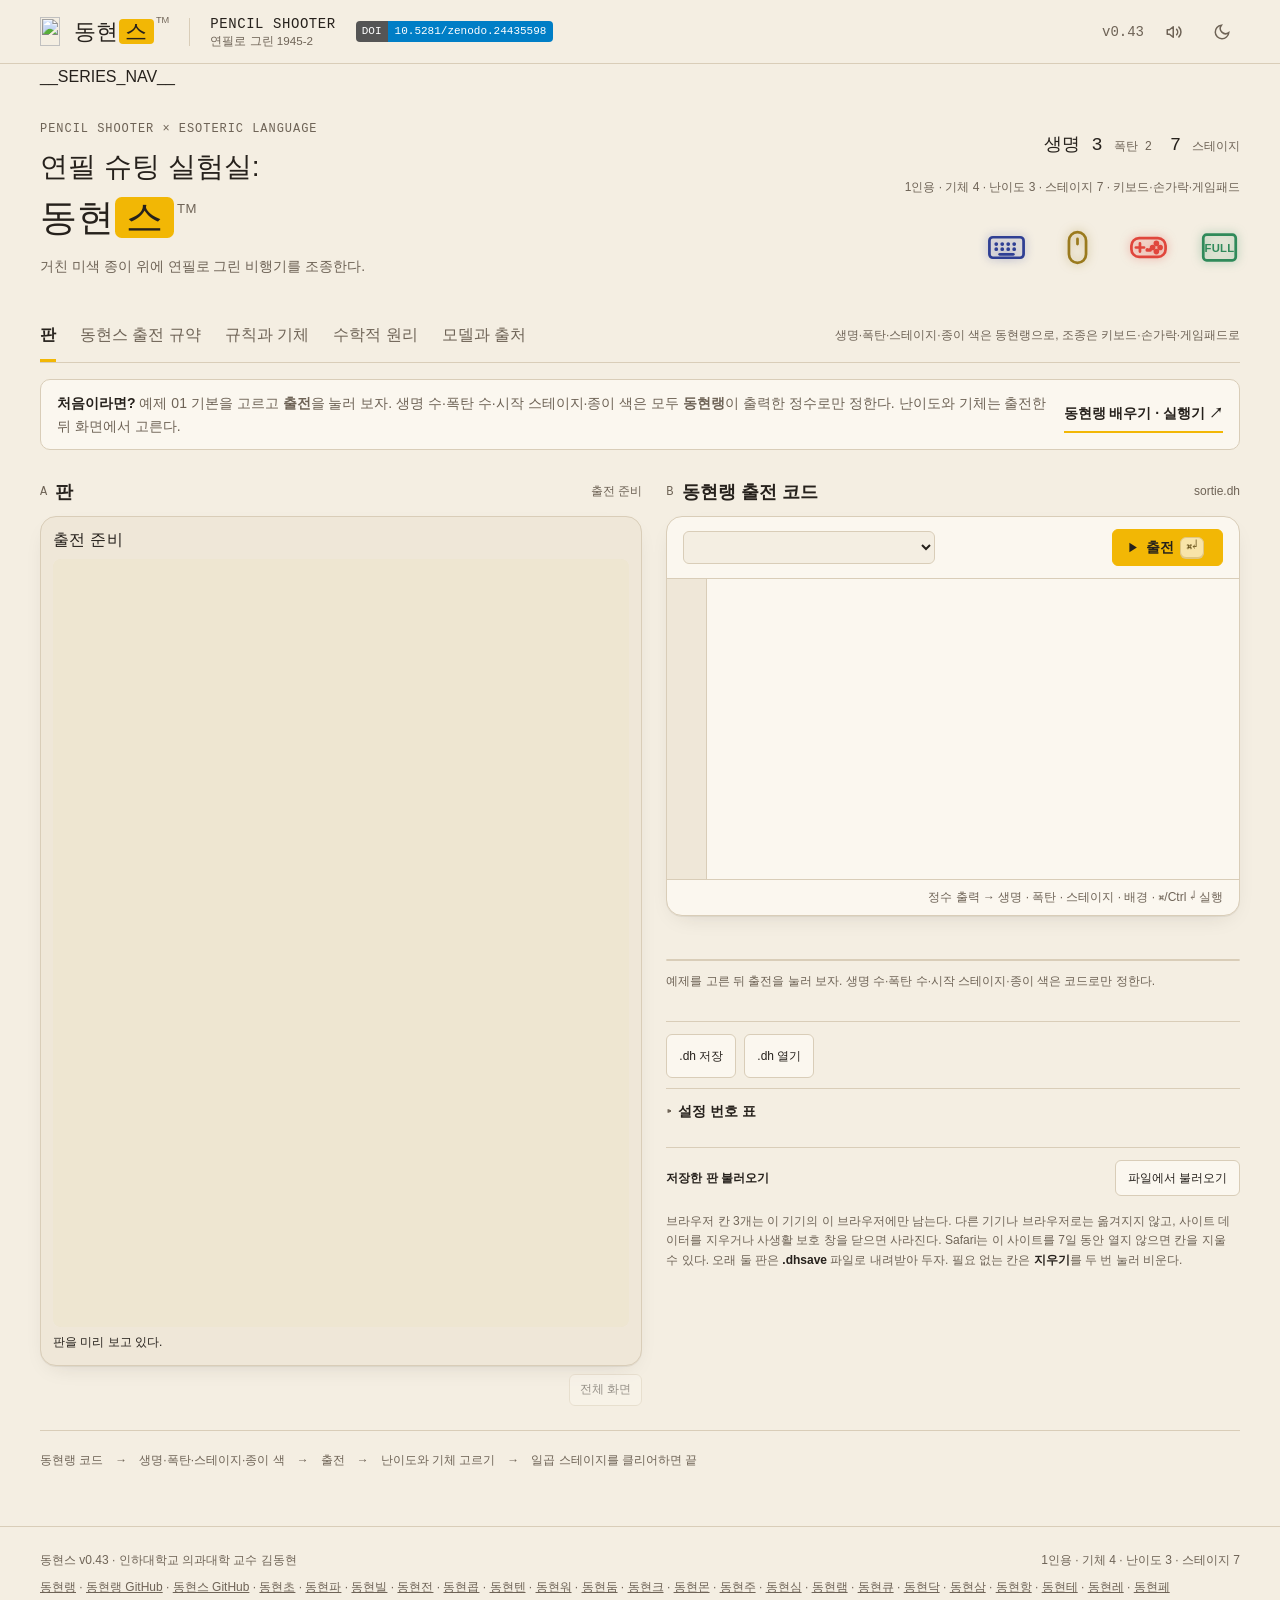
==== commit b182e3b7: "v0.43: 소리 다시 켜기, 한계 서술 손질 Co-authored-by: Perplexity <noreply@perplexity.ai>" ====
--- a/src/index.html
+++ b/src/index.html
@@ -12,7 +12,7 @@
 <body>
 <header class="header">
   <a class="brand" href="#" aria-label="동현스 첫 화면으로"><span class="brand-main"><img class="brand-icon" src="__BRAND_ICON__" alt="" width="96" height="96">동현<span>스</span><sup>TM</sup></span><i class="brand-divider"></i><span class="brand-sub">PENCIL SHOOTER<small>연필로 그린 1945-2</small></span></a><a class="doi-badge" href="https://doi.org/10.5281/zenodo.24435598" target="_blank" rel="noopener" aria-label="동현스 Zenodo DOI 10.5281/zenodo.24435598" title="Zenodo DOI (모든 버전)"><b>DOI</b><span>10.5281/zenodo.24435598</span></a>
-  <div class="edition">v0.42<button id="sound" class="icon-btn" aria-label="효과음 켜기·끄기" title="효과음 (M)" aria-pressed="true"><svg width="18" height="18" viewBox="0 0 24 24" fill="none" stroke="currentColor" stroke-width="2" stroke-linecap="round" stroke-linejoin="round" aria-hidden="true" focusable="false"><path d="M11 5 6 9H3v6h3l5 4z"/><path class="snd-on" d="M15.5 8.5a5 5 0 0 1 0 7M18.5 5.5a9 9 0 0 1 0 13"/><path class="snd-off" d="m16 9 6 6m0-6-6 6"/></svg></button><button id="theme" class="icon-btn" aria-label="밝은 화면과 어두운 화면 전환" title="화면 전환" aria-pressed="false"><svg width="18" height="18" viewBox="0 0 24 24" fill="none" stroke="currentColor" stroke-width="2" stroke-linecap="round" aria-hidden="true" focusable="false"><path d="M21 12.8A9 9 0 1 1 11.2 3a7 7 0 0 0 9.8 9.8z"/></svg></button></div>
+  <div class="edition">v0.43<button id="sound" class="icon-btn" aria-label="효과음 켜기·끄기" title="효과음 (M)" aria-pressed="true"><svg width="18" height="18" viewBox="0 0 24 24" fill="none" stroke="currentColor" stroke-width="2" stroke-linecap="round" stroke-linejoin="round" aria-hidden="true" focusable="false"><path d="M11 5 6 9H3v6h3l5 4z"/><path class="snd-on" d="M15.5 8.5a5 5 0 0 1 0 7M18.5 5.5a9 9 0 0 1 0 13"/><path class="snd-off" d="m16 9 6 6m0-6-6 6"/></svg></button><button id="theme" class="icon-btn" aria-label="밝은 화면과 어두운 화면 전환" title="화면 전환" aria-pressed="false"><svg width="18" height="18" viewBox="0 0 24 24" fill="none" stroke="currentColor" stroke-width="2" stroke-linecap="round" aria-hidden="true" focusable="false"><path d="M21 12.8A9 9 0 1 1 11.2 3a7 7 0 0 0 9.8 9.8z"/></svg></button></div>
 </header>
 <main>
 __SERIES_NAV__
@@ -66,7 +66,7 @@
   </section>
 
   <section id="tab-protocol" class="tab-panel document" hidden>
-    <div class="doc-heading"><div class="eyebrow">SORTIE I/O · v0.42</div><h2>생명과 폭탄은 동현랭으로, 조종은 손으로.</h2><p>동현랭 프로그램이 출력한 정수를 차례로 읽는다. <b>첫 정수가 생명 수</b>이고 이것만 있으면 바로 나선다. 둘째 정수는 폭탄 수, 셋째 정수는 시작 스테이지, 넷째 정수는 배경 색이며 셋 다 생략할 수 있다. 출전한 뒤에는 동현랭을 쓰지 않는다.</p></div>
+    <div class="doc-heading"><div class="eyebrow">SORTIE I/O · v0.43</div><h2>생명과 폭탄은 동현랭으로, 조종은 손으로.</h2><p>동현랭 프로그램이 출력한 정수를 차례로 읽는다. <b>첫 정수가 생명 수</b>이고 이것만 있으면 바로 나선다. 둘째 정수는 폭탄 수, 셋째 정수는 시작 스테이지, 넷째 정수는 배경 색이며 셋 다 생략할 수 있다. 출전한 뒤에는 동현랭을 쓰지 않는다.</p></div>
     <div class="table-wrap"><table><thead><tr><th>차례</th><th>뜻</th><th>값</th><th>기본값</th></tr></thead><tbody>
       <tr><td>첫째</td><td>생명 수</td><td>1~9. 기체의 수다. 3이면 지금 타는 기체와 예비 둘이다. 이어 하기를 고르면 이 수로 다시 채워진다. <b>반드시 있어야 한다</b></td><td>—</td></tr>
       <tr><td>둘째</td><td>폭탄 수</td><td>0~5. 시작할 때 가진 폭탄 수다. 기체를 잃고 새 기체가 나올 때 폭탄이 이보다 적으면 이 수까지 채워진다. 아이템으로는 5개까지 모을 수 있다</td><td>2</td></tr>
@@ -113,7 +113,7 @@
     <div class="table-wrap"><table id="stage-table"></table></div>
   </section>
 
-  <!-- 수학적 원리 --><section id="tab-math" class="tab-panel document" hidden><div class="doc-heading"><div class="eyebrow">MATHEMATICAL PRINCIPLES · v0.42</div><h2>수학적 원리.<br>숫자로 읽는 연필 슈팅.</h2><p>동현스의 화면은 가로 240칸, 세로 320칸이고 1초에 60걸음으로 움직인다. 기체도 적도 탄도 걸음마다 속도만큼 자리를 옮긴다. 아래 식과 수는 지금 엔진 코드(<code>src/game.js</code>, <code>src/data.js</code>)에 들어 있는 그대로다.</p></div><div class="math-grid"><article><h3><span class="math-num">1</span>자리와 걸음</h3><p>모든 것은 자리 <math><mrow><mo form="prefix" stretchy="false">(</mo><mi>x</mi><mo separator="true">,</mo><mi>y</mi><mo form="postfix" stretchy="false">)</mo></mrow></math>와 속도 <math><mrow><mo form="prefix" stretchy="false">(</mo><msub><mi>v</mi><mi>x</mi></msub><mo separator="true">,</mo><msub><mi>v</mi><mi>y</mi></msub><mo form="postfix" stretchy="false">)</mo></mrow></math>를 가진다. 원점은 왼쪽 위이고 <math><mi>y</mi></math>는 아래로 커진다. 한 걸음은 <math><mrow><mn>1</mn><mi>/</mi><mn>60</mn></mrow></math>초다.</p><div class="eq"><span class="eq-run"><math display="block"><mi>x</mi></math><math display="block"><mrow><mo stretchy="false">←</mo><mi>x</mi></mrow></math><math display="block"><mrow><mo form="infix">+</mo><msub><mi>v</mi><mi>x</mi></msub><mo separator="true">,</mo></mrow></math></span><span class="eq-run"><math display="block"><mi>y</mi></math><math display="block"><mrow><mo stretchy="false">←</mo><mi>y</mi></mrow></math><math display="block"><mrow><mo form="infix">+</mo><msub><mi>v</mi><mi>y</mi></msub></mrow></math></span></div><p>기체는 한 걸음에 XF5U 2.55칸, Ki-84와 P-38 2.3칸, J7W 2.1칸을 간다. 대각선으로 갈 때는 두 축에 <math><mrow><mn>1</mn><mi>/</mi><msqrt><mn>2</mn></msqrt><mo>≈</mo></mrow><mrow><mn>0.707</mn></mrow></math>을 곱해 빠르기를 같게 맞춘다. 화면은 이 칸을 세 배로 키운 720×960 점으로 그린다.</p></article><article><h3><span class="math-num">2</span>적탄의 빠르기</h3><p>탄마다 정해 둔 기본 빠르기 <math><msub><mi>v</mi><mn>0</mn></msub></math>에 난이도 배수 <math><mi>b</mi></math>와 스테이지 배수 <math><msub><mi>s</mi><mi>k</mi></msub></math>를 곱한다. <math><mi>k</mi></math>는 스테이지 번호다.</p><div class="eq big"><span class="eq-run"><math display="block"><mi>v</mi></math><math display="block"><mrow><mo form="infix">=</mo><msub><mi>v</mi><mn>0</mn></msub><mspace width="0.1667em"></mspace><mi>b</mi><mspace width="0.1667em"></mspace><msub><mi>s</mi><mi>k</mi></msub><mo separator="true">,</mo></mrow></math></span><span class="eq-run"><math display="block"><msub><mi>s</mi><mi>k</mi></msub></math><math display="block"><mrow><mo form="infix">=</mo><mn>1</mn></mrow></math><math display="block"><mrow><mo form="infix">+</mo><mn>0.06</mn><mspace width="0.1667em"></mspace><mo form="prefix" stretchy="false">(</mo><mi>k</mi><mo>−</mo><mn>1</mn><mo form="postfix" stretchy="false">)</mo></mrow></math></span></div><div class="math-table-wrap"><table class="math-table"><thead><tr><th>난이도</th><th><math><mi>b</mi></math></th><th>스테이지 1</th><th>스테이지 7</th></tr></thead><tbody><tr><td>초급</td><td>0.60</td><td><math><mrow><mn>0.60</mn><mspace width="0.1667em"></mspace><msub><mi>v</mi><mn>0</mn></msub></mrow></math></td><td><math><mrow><mn>0.82</mn><mspace width="0.1667em"></mspace><msub><mi>v</mi><mn>0</mn></msub></mrow></math></td></tr><tr><td>중급</td><td>0.78</td><td><math><mrow><mn>0.78</mn><mspace width="0.1667em"></mspace><msub><mi>v</mi><mn>0</mn></msub></mrow></math></td><td><math><mrow><mn>1.06</mn><mspace width="0.1667em"></mspace><msub><mi>v</mi><mn>0</mn></msub></mrow></math></td></tr><tr><td>상급</td><td>0.95</td><td><math><mrow><mn>0.95</mn><mspace width="0.1667em"></mspace><msub><mi>v</mi><mn>0</mn></msub></mrow></math></td><td><math><mrow><mn>1.29</mn><mspace width="0.1667em"></mspace><msub><mi>v</mi><mn>0</mn></msub></mrow></math></td></tr></tbody></table></div><p>기본 빠르기가 2인 탄은 초급 스테이지 1에서 한 걸음에 1.2칸, 1초에 72칸을 간다. 화면 위에서 아래까지 4초 남짓 걸린다.</p></article><article><h3><span class="math-num">3</span>쏘는 간격과 탄 수</h3><p>적이 다시 쏠 때까지의 걸음 수는 정해 둔 간격 <math><mi>T</mi></math>에 난이도 배수 <math><mi>f</mi></math>를 곱하고 <math><msub><mi>s</mi><mi>k</mi></msub></math>로 나눈 뒤 ±10%를 흔든다. <math><mi>u</mi></math>는 0 이상 1 미만의 난수다.</p><div class="eq"><span class="eq-run"><math display="block"><msup><mi>T</mi><mo lspace="0em" rspace="0em" class="tml-prime tml-med-pad">′</mo></msup></math><math display="block"><mrow><mo form="infix">=</mo><mfrac><mrow><mi>T</mi><mspace width="0.1667em"></mspace><mi>f</mi></mrow><msub><mi>s</mi><mi>k</mi></msub></mfrac><mspace width="0.1667em"></mspace><mo form="prefix" stretchy="false">(</mo><mn>0.9</mn><mo>+</mo><mn>0.2</mn><mspace width="0.1667em"></mspace><mi>u</mi><mo form="postfix" stretchy="false">)</mo></mrow></math></span></div><p>한 번에 쏘는 탄 수 <math><mi>n</mi></math>은 난이도 배수 <math><mi>c</mi></math>를 곱해 반올림한다. 다만 본래 넷 이상인 무늬는 둘 아래로 줄이지 않는다.</p><div class="eq"><span class="eq-run"><math display="block"><msup><mi>n</mi><mo lspace="0em" rspace="0em" class="tml-prime">′</mo></msup></math><math display="block"><mrow><mo form="infix">=</mo><mrow><mi>max</mi><mo>⁡</mo><mspace width="0.1667em"></mspace></mrow><mrow style="margin-left:-0.1667em;"></mrow><mo fence="false" symmetric="true" minsize="1.2em" maxsize="1.2em">(</mo><mi>m</mi><mo separator="true">,</mo><mtext> </mtext><mi>round</mi><mo>⁡</mo><mo form="prefix" stretchy="false">(</mo><mi>n</mi><mspace width="0.1667em"></mspace><mi>c</mi><mo form="postfix" stretchy="false">)</mo><mo fence="false" symmetric="true" minsize="1.2em" maxsize="1.2em">)</mo><mo separator="true">,</mo></mrow></math></span><span class="eq-run"><math display="block"><mi>m</mi></math><math display="block"><mrow><mo form="infix">=</mo><mrow><mo fence="true" form="prefix">{</mo><mtable><mtr><mtd class="tml-left" style="padding-left:0em;padding-right:0em;"><mn>2</mn></mtd><mtd class="tml-left" style="padding-left:1em;padding-right:0em;"><mrow><mi>n</mi><mo>≥</mo><mn>4</mn></mrow></mtd></mtr><mtr><mtd class="tml-left" style="padding-left:0em;padding-right:0em;"><mn>1</mn></mtd><mtd class="tml-left" style="padding-left:1em;padding-right:0em;"><mrow><mi>n</mi><mo>&lt;</mo><mn>4</mn></mrow></mtd></mtr></mtable><mo fence="true" form="postfix"></mo></mrow></mrow></math></span></div><div class="math-table-wrap"><table class="math-table"><thead><tr><th>난이도</th><th>간격 <math><mi>f</mi></math></th><th>탄 수 <math><mi>c</mi></math></th><th>작은 적이 쏠 확률</th><th>적의 체력</th></tr></thead><tbody><tr><td>초급</td><td>2.10</td><td>0.45</td><td>20%</td><td>0.9배</td></tr><tr><td>중급</td><td>1.45</td><td>0.70</td><td>50%</td><td>1.0배</td></tr><tr><td>상급</td><td>1.00</td><td>1.00</td><td>85%</td><td>1.1배</td></tr></tbody></table></div><p>보스의 큰 공격은 <math><mrow><mi>T</mi><mo form="prefix" stretchy="false">(</mo><mn>0.6</mn><mo>+</mo><mn>0.4</mn><mi>f</mi><mo form="postfix" stretchy="false">)</mo><mi>/</mi><msub><mi>s</mi><mi>k</mi></msub></mrow></math> 걸음마다 나온다. 초급에서도 보스가 지나치게 한가하지 않게 하려는 것이다.</p></article><article><h3><span class="math-num">4</span>조준탄, 부채꼴, 고리</h3><p>조준탄은 쏘는 자리 <math><mrow><mo form="prefix" stretchy="false">(</mo><mi>x</mi><mo separator="true">,</mo><mi>y</mi><mo form="postfix" stretchy="false">)</mo></mrow></math>에서 기체 <math><mrow><mo form="prefix" stretchy="false">(</mo><msub><mi>p</mi><mi>x</mi></msub><mo separator="true">,</mo><msub><mi>p</mi><mi>y</mi></msub><mo form="postfix" stretchy="false">)</mo></mrow></math>를 향한 각도로 나간다.</p><div class="eq"><span class="eq-run"><math display="block"><msub><mi>θ</mi><mn>0</mn></msub></math><math display="block"><mrow><mo form="infix">=</mo><mi>atan2</mi><mo>⁡</mo><mo form="prefix" stretchy="false">(</mo><msub><mi>p</mi><mi>y</mi></msub><mo>−</mo><mi>y</mi><mo separator="true">,</mo><mtext> </mtext><msub><mi>p</mi><mi>x</mi></msub><mo>−</mo><mi>x</mi><mo form="postfix" stretchy="false">)</mo><mo separator="true">,</mo></mrow></math></span><span class="eq-run"><math display="block"><mrow><mo form="prefix" stretchy="false">(</mo><msub><mi>v</mi><mi>x</mi></msub><mo separator="true">,</mo><msub><mi>v</mi><mi>y</mi></msub><mo form="postfix" stretchy="false">)</mo></mrow></math><math display="block"><mrow><mo form="infix">=</mo><mi>v</mi><mspace width="0.1667em"></mspace><mo form="prefix" stretchy="false">(</mo><mrow><mi>cos</mi><mo>⁡</mo><mspace width="0.1667em"></mspace></mrow><mi>θ</mi><mo separator="true">,</mo><mtext> </mtext><mrow><mi>sin</mi><mo>⁡</mo><mspace width="0.1667em"></mspace></mrow><mi>θ</mi><mo form="postfix" stretchy="false">)</mo></mrow></math></span></div><p>여러 발을 펼칠 때는 벌림각 <math><mi>w</mi></math>를 <math><mi>n</mi></math>발에 고르게 나눈다. 고리는 한 바퀴를 <math><mi>n</mi></math>으로 나누고 시작 각도 <math><mi>φ</mi></math>를 난수로 돌린다.</p><div class="eq"><span class="eq-run"><math display="block"><msub><mi>θ</mi><mi>i</mi></msub></math><math display="block"><mrow><mo form="infix">=</mo><msub><mi>θ</mi><mn>0</mn></msub></mrow></math><math display="block"><mrow><mo form="infix">+</mo><mo fence="false" symmetric="true" minsize="1.8em" maxsize="1.8em">(</mo><mfrac><mi>i</mi><mrow><mi>n</mi><mo>−</mo><mn>1</mn></mrow></mfrac><mo>−</mo><mfrac><mn>1</mn><mn>2</mn></mfrac><mo fence="false" symmetric="true" minsize="1.8em" maxsize="1.8em">)</mo><mi>w</mi><mo separator="true">,</mo></mrow></math></span><span class="eq-run"><math display="block"><msub><mi>θ</mi><mi>i</mi></msub></math><math display="block"><mrow><mo form="infix">=</mo><mi>φ</mi></mrow></math><math display="block"><mrow><mo form="infix">+</mo><mfrac><mrow><mn>2</mn><mi>π</mi><mi>i</mi></mrow><mi>n</mi></mfrac><mo separator="true">,</mo><mspace width="1em"></mspace><mi>i</mi></mrow></math><math display="block"><mrow><mo form="infix">=</mo><mn>0</mn><mo separator="true">,</mo><mo>…</mo><mo separator="true">,</mo><mi>n</mi></mrow></math><math display="block"><mrow><mo form="infix">−</mo><mn>1</mn></mrow></math></span></div><p>탄은 쏜 순간의 각도로 곧게 간다. 그래서 조준탄은 가만히 있으면 맞고, 조금만 옮겨도 빗나간다. 스테이지 6과 7에는 휘는 고리 탄이 있다. 쏜 뒤 90~100걸음 동안 걸음마다 0.012~0.014라디안씩 방향을 틀고, 그 뒤로는 곧게 간다. 기체가 쏘는 자리에서 44칸 안에 있으면 적은 쏘지 않는다.</p></article><article><h3><span class="math-num">5</span>맞았는지 가리기</h3><p>기체에서 탄에 맞는 곳은 한가운데의 작은 원이다. 탄의 반지름을 <math><mi>r</mi></math>이라 하면 두 중심의 거리가 <math><mrow><mn>0.62</mn><mspace width="0.1667em"></mspace><mi>r</mi><mo>+</mo></mrow><mrow><mn>1.7</mn></mrow></math>칸보다 가까울 때 맞은 것으로 친다.</p><div class="eq big"><span class="eq-run"><math display="block"><mrow><mo form="prefix" stretchy="false">(</mo><msub><mi>b</mi><mi>x</mi></msub><mo>−</mo><msub><mi>p</mi><mi>x</mi></msub><msup><mo form="postfix" stretchy="false">)</mo><mn>2</mn></msup></mrow></math><math display="block"><mrow><mo form="infix">+</mo><mo form="prefix" stretchy="false">(</mo><msub><mi>b</mi><mi>y</mi></msub><mo>−</mo><msub><mi>p</mi><mi>y</mi></msub><msup><mo form="postfix" stretchy="false">)</mo><mn>2</mn></msup></mrow></math><math display="block"><mrow><mo form="infix">&lt;</mo><mo form="prefix" stretchy="false">(</mo><mn>0.62</mn><mspace width="0.1667em"></mspace><mi>r</mi><mo>+</mo><mn>1.7</mn><msup><mo form="postfix" stretchy="false">)</mo><mn>2</mn></msup></mrow></math></span></div><div class="math-table-wrap"><table class="math-table"><thead><tr><th>탄</th><th>반지름 <math><mi>r</mi></math></th><th>맞는 거리</th></tr></thead><tbody><tr><td>작은 탄</td><td>2.7</td><td>3.37칸</td></tr><tr><td>큰 탄</td><td>4.2</td><td>4.30칸</td></tr><tr><td>바늘 탄</td><td>2.2</td><td>3.06칸</td></tr></tbody></table></div><p>기체 그림의 너비는 40칸쯤이니 날개로 스치는 탄은 그냥 지나간다. 날아다니는 적의 몸은 반너비 <math><mi>w</mi></math>, 반높이 <math><mi>h</mi></math>인 네모 여러 개로 보고, 그 네모를 0.7배로 줄인 뒤 1.5칸을 더한 안쪽에 기체 중심이 들어오면 부딪힌 것으로 친다.</p><div class="eq"><span class="eq-run"><math display="block"><mrow><mi>|</mi><msub><mi>p</mi><mi>x</mi></msub><mo>−</mo><msub><mi>e</mi><mi>x</mi></msub><mi>|</mi></mrow></math><math display="block"><mrow><mo form="infix">&lt;</mo><mn>0.7</mn><mspace width="0.1667em"></mspace><mi>w</mi></mrow></math><math display="block"><mrow><mo form="infix">+</mo><mn>1.5</mn><mspace width="1em"></mspace><mtext>이고</mtext><mspace width="1em"></mspace><mi>|</mi><msub><mi>p</mi><mi>y</mi></msub><mo>−</mo><msub><mi>e</mi><mi>y</mi></msub><mi>|</mi></mrow></math><math display="block"><mrow><mo form="infix">&lt;</mo><mn>0.7</mn><mspace width="0.1667em"></mspace><mi>h</mi></mrow></math><math display="block"><mrow><mo form="infix">+</mo><mn>1.5</mn></mrow></math></span></div></article><article><h3><span class="math-num">6</span>모아 쏘기</h3><p>Z를 누르고 있는 걸음 수 <math><mi>t</mi></math>가 30, 72, 120에 이를 때마다 한 단계씩 오른다. 0.5초, 1.2초, 2초다. 떼는 순간의 단계 <math><mi>ℓ</mi></math>로 나간다.</p><div class="eq"><span class="eq-run"><math display="block"><mi>ℓ</mi></math><math display="block"><mrow><mo form="infix">=</mo><mi>#</mi><mo form="prefix" stretchy="false">{</mo><mspace width="0.1667em"></mspace><mi>τ</mi><mo>∈</mo><mo form="prefix" stretchy="false">{</mo><mn>30,72,120</mn><mo form="postfix" stretchy="false">}</mo><mtext> </mtext><mo lspace="0.2222em" rspace="0.2222em">:</mo><mtext> </mtext><mi>t</mi><mo>≥</mo><mi>τ</mi><mspace width="0.1667em"></mspace><mo form="postfix" stretchy="false">}</mo></mrow></math></span></div><div class="math-table-wrap"><table class="math-table"><thead><tr><th>기체</th><th>모양</th><th>1단계</th><th>2단계</th><th>3단계</th></tr></thead><tbody><tr><td><span style="white-space:nowrap">XF5U</span></td><td>기체 둘레를 도는 팽이 원반</td><td>2개 · 70걸음</td><td>3개 · 96걸음</td><td>4개 · 124걸음</td></tr><tr><td><span style="white-space:nowrap">Ki-84</span></td><td>앞으로 뻗는 굵은 획</td><td>반너비 8 · 34걸음</td><td>반너비 10 · 58걸음</td><td>반너비 12 · 88걸음</td></tr><tr><td><span style="white-space:nowrap">P-38</span></td><td>부채꼴 로켓 다발</td><td>4발</td><td>7발</td><td>10발</td></tr><tr><td><span style="white-space:nowrap">J7W</span></td><td>앞으로 나아가는 큰 밑그림</td><td>반너비 18 · 피해 3.8</td><td>반너비 25 · 피해 5</td><td>반너비 34 · 피해 6.2</td></tr></tbody></table></div><p>P-38의 로켓은 벌림각 <math><mrow><mn>0.5</mn><mo>+</mo></mrow><mrow><mn>0.22</mn><mspace width="0.1667em"></mspace><mi>ℓ</mi></mrow></math> 라디안에 고르게 펼쳐 빠르기 2.2로 떠나고, 걸음마다 1.07배씩 빨라져 9에서 멈춘다. <math><mi>t</mi></math>걸음 뒤의 빠르기는 다음과 같다.</p><div class="eq"><span class="eq-run"><math display="block"><msub><mi>v</mi><mi>t</mi></msub></math><math display="block"><mrow><mo form="infix">=</mo><mrow><mi>min</mi><mo>⁡</mo><mspace width="0.1667em"></mspace></mrow><mrow style="margin-left:-0.1667em;"></mrow><mo fence="false" symmetric="true" minsize="1.2em" maxsize="1.2em">(</mo><mn>9</mn><mo separator="true">,</mo><mtext> </mtext><mn>2.2</mn><mo>×</mo><msup><mn>1.07</mn><mrow><mspace width="0.1667em"></mspace><mi>t</mi></mrow></msup><mo fence="false" symmetric="true" minsize="1.2em" maxsize="1.2em">)</mo></mrow></math></span></div><p>J7W의 밑그림은 빠르기 1.2로 떠나 걸음마다 1.09배씩 빨라져 3.4에서 멈춘다. 지나는 동안 겹친 적에게 두 걸음마다 표의 피해를 주고, 2단계부터는 닿는 적탄을 지운다.</p></article><article><h3><span class="math-num">7</span>따라가는 로켓과 달라붙는 탄</h3><p>P-38의 작은 로켓은 6걸음마다 가장 가까운 적을 고른다. 걸음마다 지금 방향 <math><mi>α</mi></math>와 적을 향한 방향 <math><mi>β</mi></math>의 차이만큼 돌되, 한 걸음에 0.16라디안(약 9도)까지만 돈다. 빠르기는 걸음마다 1.04배씩 올라 7에서 멈춘다.</p><div class="eq"><span class="eq-run"><math display="block"><mi>α</mi></math><math display="block"><mrow><mo stretchy="false">←</mo><mi>α</mi></mrow></math><math display="block"><mrow><mo form="infix">+</mo><mi>clamp</mi><mo>⁡</mo><mo form="prefix" stretchy="false">(</mo><mi>β</mi><mo>−</mo><mi>α</mi><mo separator="true">,</mo><mtext> </mtext><mo>−</mo><mn>0.16</mn><mo separator="true">,</mo><mtext> </mtext><mn>0.16</mn><mo form="postfix" stretchy="false">)</mo><mo separator="true">,</mo></mrow></math></span><span class="eq-run"><math display="block"><mi>v</mi></math><math display="block"><mrow><mo stretchy="false">←</mo><mrow><mi>min</mi><mo>⁡</mo></mrow><mo form="prefix" stretchy="false">(</mo><mn>7</mn><mo separator="true">,</mo><mtext> </mtext><mn>1.04</mn><mspace width="0.1667em"></mspace><mi>v</mi><mo form="postfix" stretchy="false">)</mo></mrow></math></span></div><p>도는 각도에 한계가 있어서 바로 옆을 지나친 적은 크게 돌아서야 맞힌다. 150걸음(2.5초)이 지나면 사라진다.</p><p>J7W의 달라붙는 탄은 돌지 않고 곧게 간다. 빠르기 2.6으로 떠나 걸음마다 1.09배씩 빨라져 9.5에서 멈춘다. 맞으면 피해 1.15를 주고 그 적에 66걸음 붙어, 여섯 걸음마다 0.7(힘 3단계부터 0.86)의 피해를 열 번 준다.</p></article><article><h3><span class="math-num">8</span>점수</h3><p>메달은 놓치지 않고 이어 먹은 수 <math><mi>m</mi></math>에 따라 두 배씩 오른다. 다섯째부터는 3,200점에 머문다. 하나라도 놓치거나 기체를 잃으면 <math><mi>m</mi></math>은 0으로 돌아간다.</p><div class="eq"><span class="eq-run"><math display="block"><mtext>메달</mtext></math><math display="block"><mrow><mo form="infix">=</mo><mn>100</mn><mo>×</mo><msup><mn>2</mn><mrow><mspace width="0.1667em"></mspace><mrow><mspace width="0.1667em"></mspace><mi>min</mi><mo>⁡</mo></mrow><mo form="prefix" stretchy="false">(</mo><mi>m</mi><mo separator="true">,</mo><mn>5</mn><mo form="postfix" stretchy="false" lspace="0em" rspace="0em">)</mo></mrow></msup><mo separator="true">,</mo></mrow></math></span><span class="eq-run"><math display="block"><mi>m</mi></math><math display="block"><mrow><mo form="infix">=</mo><mn>1,2,3</mn><mo separator="true">,</mo><mo>…</mo></mrow></math></span></div><p>스테이지를 클리어하면 남은 폭탄 <math><mi>B</mi></math>와 예비 기체 <math><mi>L</mi></math>로 보너스를 받는다.</p><div class="eq"><span class="eq-run"><math display="block"><mtext>보너스</mtext></math><math display="block"><mrow><mo form="infix">=</mo><mn>5000</mn></mrow></math><math display="block"><mrow><mo form="infix">+</mo><mn>1000</mn><mspace width="0.1667em"></mspace><mi>B</mi></mrow></math><math display="block"><mrow><mo form="infix">+</mo><mn>2000</mn><mspace width="0.1667em"></mspace><mi>L</mi></mrow></math></span></div><p>기체는 15만 점과 50만 점에서 하나씩 늘고, 그 뒤로는 50만 점마다 는다. 힘이나 폭탄이 가득 찼을 때 먹은 P와 B는 2,000점이 된다.</p></article></div><p class="math-foot">난수는 mulberry32를 쓴다. 씨앗은 <math><mn>20261122</mn></math><wbr><math><mrow><mo form="infix">+</mo></mrow><mrow><mn>7</mn><mo>×</mo></mrow><mrow><mtext>기체 번호</mtext></mrow></math><wbr><math><mrow><mo form="infix">+</mo></mrow><mrow><mn>13</mn><mo>×</mo></mrow><mrow><mtext>난이도 번호</mtext></mrow></math>다. 같은 기체와 난이도로 똑같이 조종하면 적도 똑같이 움직인다. 저장할 때는 난수의 상태도 함께 담는다.</p></section><!-- /수학적 원리 -->
+  <!-- 수학적 원리 --><section id="tab-math" class="tab-panel document" hidden><div class="doc-heading"><div class="eyebrow">MATHEMATICAL PRINCIPLES · v0.43</div><h2>수학적 원리.<br>숫자로 읽는 연필 슈팅.</h2><p>동현스의 화면은 가로 240칸, 세로 320칸이고 1초에 60걸음으로 움직인다. 기체도 적도 탄도 걸음마다 속도만큼 자리를 옮긴다. 아래 식과 수는 지금 엔진 코드(<code>src/game.js</code>, <code>src/data.js</code>)에 들어 있는 그대로다.</p></div><div class="math-grid"><article><h3><span class="math-num">1</span>자리와 걸음</h3><p>모든 것은 자리 <math><mrow><mo form="prefix" stretchy="false">(</mo><mi>x</mi><mo separator="true">,</mo><mi>y</mi><mo form="postfix" stretchy="false">)</mo></mrow></math>와 속도 <math><mrow><mo form="prefix" stretchy="false">(</mo><msub><mi>v</mi><mi>x</mi></msub><mo separator="true">,</mo><msub><mi>v</mi><mi>y</mi></msub><mo form="postfix" stretchy="false">)</mo></mrow></math>를 가진다. 원점은 왼쪽 위이고 <math><mi>y</mi></math>는 아래로 커진다. 한 걸음은 <math><mrow><mn>1</mn><mi>/</mi><mn>60</mn></mrow></math>초다.</p><div class="eq"><span class="eq-run"><math display="block"><mi>x</mi></math><math display="block"><mrow><mo stretchy="false">←</mo><mi>x</mi></mrow></math><math display="block"><mrow><mo form="infix">+</mo><msub><mi>v</mi><mi>x</mi></msub><mo separator="true">,</mo></mrow></math></span><span class="eq-run"><math display="block"><mi>y</mi></math><math display="block"><mrow><mo stretchy="false">←</mo><mi>y</mi></mrow></math><math display="block"><mrow><mo form="infix">+</mo><msub><mi>v</mi><mi>y</mi></msub></mrow></math></span></div><p>기체는 한 걸음에 XF5U 2.55칸, Ki-84와 P-38 2.3칸, J7W 2.1칸을 간다. 대각선으로 갈 때는 두 축에 <math><mrow><mn>1</mn><mi>/</mi><msqrt><mn>2</mn></msqrt><mo>≈</mo></mrow><mrow><mn>0.707</mn></mrow></math>을 곱해 빠르기를 같게 맞춘다. 화면은 이 칸을 세 배로 키운 720×960 점으로 그린다.</p></article><article><h3><span class="math-num">2</span>적탄의 빠르기</h3><p>탄마다 정해 둔 기본 빠르기 <math><msub><mi>v</mi><mn>0</mn></msub></math>에 난이도 배수 <math><mi>b</mi></math>와 스테이지 배수 <math><msub><mi>s</mi><mi>k</mi></msub></math>를 곱한다. <math><mi>k</mi></math>는 스테이지 번호다.</p><div class="eq big"><span class="eq-run"><math display="block"><mi>v</mi></math><math display="block"><mrow><mo form="infix">=</mo><msub><mi>v</mi><mn>0</mn></msub><mspace width="0.1667em"></mspace><mi>b</mi><mspace width="0.1667em"></mspace><msub><mi>s</mi><mi>k</mi></msub><mo separator="true">,</mo></mrow></math></span><span class="eq-run"><math display="block"><msub><mi>s</mi><mi>k</mi></msub></math><math display="block"><mrow><mo form="infix">=</mo><mn>1</mn></mrow></math><math display="block"><mrow><mo form="infix">+</mo><mn>0.06</mn><mspace width="0.1667em"></mspace><mo form="prefix" stretchy="false">(</mo><mi>k</mi><mo>−</mo><mn>1</mn><mo form="postfix" stretchy="false">)</mo></mrow></math></span></div><div class="math-table-wrap"><table class="math-table"><thead><tr><th>난이도</th><th><math><mi>b</mi></math></th><th>스테이지 1</th><th>스테이지 7</th></tr></thead><tbody><tr><td>초급</td><td>0.60</td><td><math><mrow><mn>0.60</mn><mspace width="0.1667em"></mspace><msub><mi>v</mi><mn>0</mn></msub></mrow></math></td><td><math><mrow><mn>0.82</mn><mspace width="0.1667em"></mspace><msub><mi>v</mi><mn>0</mn></msub></mrow></math></td></tr><tr><td>중급</td><td>0.78</td><td><math><mrow><mn>0.78</mn><mspace width="0.1667em"></mspace><msub><mi>v</mi><mn>0</mn></msub></mrow></math></td><td><math><mrow><mn>1.06</mn><mspace width="0.1667em"></mspace><msub><mi>v</mi><mn>0</mn></msub></mrow></math></td></tr><tr><td>상급</td><td>0.95</td><td><math><mrow><mn>0.95</mn><mspace width="0.1667em"></mspace><msub><mi>v</mi><mn>0</mn></msub></mrow></math></td><td><math><mrow><mn>1.29</mn><mspace width="0.1667em"></mspace><msub><mi>v</mi><mn>0</mn></msub></mrow></math></td></tr></tbody></table></div><p>기본 빠르기가 2인 탄은 초급 스테이지 1에서 한 걸음에 1.2칸, 1초에 72칸을 간다. 화면 위에서 아래까지 4초 남짓 걸린다.</p></article><article><h3><span class="math-num">3</span>쏘는 간격과 탄 수</h3><p>적이 다시 쏠 때까지의 걸음 수는 정해 둔 간격 <math><mi>T</mi></math>에 난이도 배수 <math><mi>f</mi></math>를 곱하고 <math><msub><mi>s</mi><mi>k</mi></msub></math>로 나눈 뒤 ±10%를 흔든다. <math><mi>u</mi></math>는 0 이상 1 미만의 난수다.</p><div class="eq"><span class="eq-run"><math display="block"><msup><mi>T</mi><mo lspace="0em" rspace="0em" class="tml-prime tml-med-pad">′</mo></msup></math><math display="block"><mrow><mo form="infix">=</mo><mfrac><mrow><mi>T</mi><mspace width="0.1667em"></mspace><mi>f</mi></mrow><msub><mi>s</mi><mi>k</mi></msub></mfrac><mspace width="0.1667em"></mspace><mo form="prefix" stretchy="false">(</mo><mn>0.9</mn><mo>+</mo><mn>0.2</mn><mspace width="0.1667em"></mspace><mi>u</mi><mo form="postfix" stretchy="false">)</mo></mrow></math></span></div><p>한 번에 쏘는 탄 수 <math><mi>n</mi></math>은 난이도 배수 <math><mi>c</mi></math>를 곱해 반올림한다. 다만 본래 넷 이상인 무늬는 둘 아래로 줄이지 않는다.</p><div class="eq"><span class="eq-run"><math display="block"><msup><mi>n</mi><mo lspace="0em" rspace="0em" class="tml-prime">′</mo></msup></math><math display="block"><mrow><mo form="infix">=</mo><mrow><mi>max</mi><mo>⁡</mo><mspace width="0.1667em"></mspace></mrow><mrow style="margin-left:-0.1667em;"></mrow><mo fence="false" symmetric="true" minsize="1.2em" maxsize="1.2em">(</mo><mi>m</mi><mo separator="true">,</mo><mtext> </mtext><mi>round</mi><mo>⁡</mo><mo form="prefix" stretchy="false">(</mo><mi>n</mi><mspace width="0.1667em"></mspace><mi>c</mi><mo form="postfix" stretchy="false">)</mo><mo fence="false" symmetric="true" minsize="1.2em" maxsize="1.2em">)</mo><mo separator="true">,</mo></mrow></math></span><span class="eq-run"><math display="block"><mi>m</mi></math><math display="block"><mrow><mo form="infix">=</mo><mrow><mo fence="true" form="prefix">{</mo><mtable><mtr><mtd class="tml-left" style="padding-left:0em;padding-right:0em;"><mn>2</mn></mtd><mtd class="tml-left" style="padding-left:1em;padding-right:0em;"><mrow><mi>n</mi><mo>≥</mo><mn>4</mn></mrow></mtd></mtr><mtr><mtd class="tml-left" style="padding-left:0em;padding-right:0em;"><mn>1</mn></mtd><mtd class="tml-left" style="padding-left:1em;padding-right:0em;"><mrow><mi>n</mi><mo>&lt;</mo><mn>4</mn></mrow></mtd></mtr></mtable><mo fence="true" form="postfix"></mo></mrow></mrow></math></span></div><div class="math-table-wrap"><table class="math-table"><thead><tr><th>난이도</th><th>간격 <math><mi>f</mi></math></th><th>탄 수 <math><mi>c</mi></math></th><th>작은 적이 쏠 확률</th><th>적의 체력</th></tr></thead><tbody><tr><td>초급</td><td>2.10</td><td>0.45</td><td>20%</td><td>0.9배</td></tr><tr><td>중급</td><td>1.45</td><td>0.70</td><td>50%</td><td>1.0배</td></tr><tr><td>상급</td><td>1.00</td><td>1.00</td><td>85%</td><td>1.1배</td></tr></tbody></table></div><p>보스의 큰 공격은 <math><mrow><mi>T</mi><mo form="prefix" stretchy="false">(</mo><mn>0.6</mn><mo>+</mo><mn>0.4</mn><mi>f</mi><mo form="postfix" stretchy="false">)</mo><mi>/</mi><msub><mi>s</mi><mi>k</mi></msub></mrow></math> 걸음마다 나온다. 초급에서도 보스가 지나치게 한가하지 않게 하려는 것이다.</p></article><article><h3><span class="math-num">4</span>조준탄, 부채꼴, 고리</h3><p>조준탄은 쏘는 자리 <math><mrow><mo form="prefix" stretchy="false">(</mo><mi>x</mi><mo separator="true">,</mo><mi>y</mi><mo form="postfix" stretchy="false">)</mo></mrow></math>에서 기체 <math><mrow><mo form="prefix" stretchy="false">(</mo><msub><mi>p</mi><mi>x</mi></msub><mo separator="true">,</mo><msub><mi>p</mi><mi>y</mi></msub><mo form="postfix" stretchy="false">)</mo></mrow></math>를 향한 각도로 나간다.</p><div class="eq"><span class="eq-run"><math display="block"><msub><mi>θ</mi><mn>0</mn></msub></math><math display="block"><mrow><mo form="infix">=</mo><mi>atan2</mi><mo>⁡</mo><mo form="prefix" stretchy="false">(</mo><msub><mi>p</mi><mi>y</mi></msub><mo>−</mo><mi>y</mi><mo separator="true">,</mo><mtext> </mtext><msub><mi>p</mi><mi>x</mi></msub><mo>−</mo><mi>x</mi><mo form="postfix" stretchy="false">)</mo><mo separator="true">,</mo></mrow></math></span><span class="eq-run"><math display="block"><mrow><mo form="prefix" stretchy="false">(</mo><msub><mi>v</mi><mi>x</mi></msub><mo separator="true">,</mo><msub><mi>v</mi><mi>y</mi></msub><mo form="postfix" stretchy="false">)</mo></mrow></math><math display="block"><mrow><mo form="infix">=</mo><mi>v</mi><mspace width="0.1667em"></mspace><mo form="prefix" stretchy="false">(</mo><mrow><mi>cos</mi><mo>⁡</mo><mspace width="0.1667em"></mspace></mrow><mi>θ</mi><mo separator="true">,</mo><mtext> </mtext><mrow><mi>sin</mi><mo>⁡</mo><mspace width="0.1667em"></mspace></mrow><mi>θ</mi><mo form="postfix" stretchy="false">)</mo></mrow></math></span></div><p>여러 발을 펼칠 때는 벌림각 <math><mi>w</mi></math>를 <math><mi>n</mi></math>발에 고르게 나눈다. 고리는 한 바퀴를 <math><mi>n</mi></math>으로 나누고 시작 각도 <math><mi>φ</mi></math>를 난수로 돌린다.</p><div class="eq"><span class="eq-run"><math display="block"><msub><mi>θ</mi><mi>i</mi></msub></math><math display="block"><mrow><mo form="infix">=</mo><msub><mi>θ</mi><mn>0</mn></msub></mrow></math><math display="block"><mrow><mo form="infix">+</mo><mo fence="false" symmetric="true" minsize="1.8em" maxsize="1.8em">(</mo><mfrac><mi>i</mi><mrow><mi>n</mi><mo>−</mo><mn>1</mn></mrow></mfrac><mo>−</mo><mfrac><mn>1</mn><mn>2</mn></mfrac><mo fence="false" symmetric="true" minsize="1.8em" maxsize="1.8em">)</mo><mi>w</mi><mo separator="true">,</mo></mrow></math></span><span class="eq-run"><math display="block"><msub><mi>θ</mi><mi>i</mi></msub></math><math display="block"><mrow><mo form="infix">=</mo><mi>φ</mi></mrow></math><math display="block"><mrow><mo form="infix">+</mo><mfrac><mrow><mn>2</mn><mi>π</mi><mi>i</mi></mrow><mi>n</mi></mfrac><mo separator="true">,</mo><mspace width="1em"></mspace><mi>i</mi></mrow></math><math display="block"><mrow><mo form="infix">=</mo><mn>0</mn><mo separator="true">,</mo><mo>…</mo><mo separator="true">,</mo><mi>n</mi></mrow></math><math display="block"><mrow><mo form="infix">−</mo><mn>1</mn></mrow></math></span></div><p>탄은 쏜 순간의 각도로 곧게 간다. 그래서 조준탄은 가만히 있으면 맞고, 조금만 옮겨도 빗나간다. 스테이지 6과 7에는 휘는 고리 탄이 있다. 쏜 뒤 90~100걸음 동안 걸음마다 0.012~0.014라디안씩 방향을 틀고, 그 뒤로는 곧게 간다. 기체가 쏘는 자리에서 44칸 안에 있으면 적은 쏘지 않는다.</p></article><article><h3><span class="math-num">5</span>맞았는지 가리기</h3><p>기체에서 탄에 맞는 곳은 한가운데의 작은 원이다. 탄의 반지름을 <math><mi>r</mi></math>이라 하면 두 중심의 거리가 <math><mrow><mn>0.62</mn><mspace width="0.1667em"></mspace><mi>r</mi><mo>+</mo></mrow><mrow><mn>1.7</mn></mrow></math>칸보다 가까울 때 맞은 것으로 친다.</p><div class="eq big"><span class="eq-run"><math display="block"><mrow><mo form="prefix" stretchy="false">(</mo><msub><mi>b</mi><mi>x</mi></msub><mo>−</mo><msub><mi>p</mi><mi>x</mi></msub><msup><mo form="postfix" stretchy="false">)</mo><mn>2</mn></msup></mrow></math><math display="block"><mrow><mo form="infix">+</mo><mo form="prefix" stretchy="false">(</mo><msub><mi>b</mi><mi>y</mi></msub><mo>−</mo><msub><mi>p</mi><mi>y</mi></msub><msup><mo form="postfix" stretchy="false">)</mo><mn>2</mn></msup></mrow></math><math display="block"><mrow><mo form="infix">&lt;</mo><mo form="prefix" stretchy="false">(</mo><mn>0.62</mn><mspace width="0.1667em"></mspace><mi>r</mi><mo>+</mo><mn>1.7</mn><msup><mo form="postfix" stretchy="false">)</mo><mn>2</mn></msup></mrow></math></span></div><div class="math-table-wrap"><table class="math-table"><thead><tr><th>탄</th><th>반지름 <math><mi>r</mi></math></th><th>맞는 거리</th></tr></thead><tbody><tr><td>작은 탄</td><td>2.7</td><td>3.37칸</td></tr><tr><td>큰 탄</td><td>4.2</td><td>4.30칸</td></tr><tr><td>바늘 탄</td><td>2.2</td><td>3.06칸</td></tr></tbody></table></div><p>기체 그림의 너비는 40칸쯤이니 날개로 스치는 탄은 그냥 지나간다. 날아다니는 적의 몸은 반너비 <math><mi>w</mi></math>, 반높이 <math><mi>h</mi></math>인 네모 여러 개로 보고, 그 네모를 0.7배로 줄인 뒤 1.5칸을 더한 안쪽에 기체 중심이 들어오면 부딪힌 것으로 친다.</p><div class="eq"><span class="eq-run"><math display="block"><mrow><mi>|</mi><msub><mi>p</mi><mi>x</mi></msub><mo>−</mo><msub><mi>e</mi><mi>x</mi></msub><mi>|</mi></mrow></math><math display="block"><mrow><mo form="infix">&lt;</mo><mn>0.7</mn><mspace width="0.1667em"></mspace><mi>w</mi></mrow></math><math display="block"><mrow><mo form="infix">+</mo><mn>1.5</mn><mspace width="1em"></mspace><mtext>이고</mtext><mspace width="1em"></mspace><mi>|</mi><msub><mi>p</mi><mi>y</mi></msub><mo>−</mo><msub><mi>e</mi><mi>y</mi></msub><mi>|</mi></mrow></math><math display="block"><mrow><mo form="infix">&lt;</mo><mn>0.7</mn><mspace width="0.1667em"></mspace><mi>h</mi></mrow></math><math display="block"><mrow><mo form="infix">+</mo><mn>1.5</mn></mrow></math></span></div></article><article><h3><span class="math-num">6</span>모아 쏘기</h3><p>Z를 누르고 있는 걸음 수 <math><mi>t</mi></math>가 30, 72, 120에 이를 때마다 한 단계씩 오른다. 0.5초, 1.2초, 2초다. 떼는 순간의 단계 <math><mi>ℓ</mi></math>로 나간다.</p><div class="eq"><span class="eq-run"><math display="block"><mi>ℓ</mi></math><math display="block"><mrow><mo form="infix">=</mo><mi>#</mi><mo form="prefix" stretchy="false">{</mo><mspace width="0.1667em"></mspace><mi>τ</mi><mo>∈</mo><mo form="prefix" stretchy="false">{</mo><mn>30,72,120</mn><mo form="postfix" stretchy="false">}</mo><mtext> </mtext><mo lspace="0.2222em" rspace="0.2222em">:</mo><mtext> </mtext><mi>t</mi><mo>≥</mo><mi>τ</mi><mspace width="0.1667em"></mspace><mo form="postfix" stretchy="false">}</mo></mrow></math></span></div><div class="math-table-wrap"><table class="math-table"><thead><tr><th>기체</th><th>모양</th><th>1단계</th><th>2단계</th><th>3단계</th></tr></thead><tbody><tr><td><span style="white-space:nowrap">XF5U</span></td><td>기체 둘레를 도는 팽이 원반</td><td>2개 · 70걸음</td><td>3개 · 96걸음</td><td>4개 · 124걸음</td></tr><tr><td><span style="white-space:nowrap">Ki-84</span></td><td>앞으로 뻗는 굵은 획</td><td>반너비 8 · 34걸음</td><td>반너비 10 · 58걸음</td><td>반너비 12 · 88걸음</td></tr><tr><td><span style="white-space:nowrap">P-38</span></td><td>부채꼴 로켓 다발</td><td>4발</td><td>7발</td><td>10발</td></tr><tr><td><span style="white-space:nowrap">J7W</span></td><td>앞으로 나아가는 큰 밑그림</td><td>반너비 18 · 피해 3.8</td><td>반너비 25 · 피해 5</td><td>반너비 34 · 피해 6.2</td></tr></tbody></table></div><p>P-38의 로켓은 벌림각 <math><mrow><mn>0.5</mn><mo>+</mo></mrow><mrow><mn>0.22</mn><mspace width="0.1667em"></mspace><mi>ℓ</mi></mrow></math> 라디안에 고르게 펼쳐 빠르기 2.2로 떠나고, 걸음마다 1.07배씩 빨라져 9에서 멈춘다. <math><mi>t</mi></math>걸음 뒤의 빠르기는 다음과 같다.</p><div class="eq"><span class="eq-run"><math display="block"><msub><mi>v</mi><mi>t</mi></msub></math><math display="block"><mrow><mo form="infix">=</mo><mrow><mi>min</mi><mo>⁡</mo><mspace width="0.1667em"></mspace></mrow><mrow style="margin-left:-0.1667em;"></mrow><mo fence="false" symmetric="true" minsize="1.2em" maxsize="1.2em">(</mo><mn>9</mn><mo separator="true">,</mo><mtext> </mtext><mn>2.2</mn><mo>×</mo><msup><mn>1.07</mn><mrow><mspace width="0.1667em"></mspace><mi>t</mi></mrow></msup><mo fence="false" symmetric="true" minsize="1.2em" maxsize="1.2em">)</mo></mrow></math></span></div><p>J7W의 밑그림은 빠르기 1.2로 떠나 걸음마다 1.09배씩 빨라져 3.4에서 멈춘다. 지나는 동안 겹친 적에게 두 걸음마다 표의 피해를 주고, 2단계부터는 닿는 적탄을 지운다.</p></article><article><h3><span class="math-num">7</span>따라가는 로켓과 달라붙는 탄</h3><p>P-38의 작은 로켓은 6걸음마다 가장 가까운 적을 고른다. 걸음마다 지금 방향 <math><mi>α</mi></math>와 적을 향한 방향 <math><mi>β</mi></math>의 차이만큼 돌되, 한 걸음에 0.16라디안(약 9도)까지만 돈다. 빠르기는 걸음마다 1.04배씩 올라 7에서 멈춘다.</p><div class="eq"><span class="eq-run"><math display="block"><mi>α</mi></math><math display="block"><mrow><mo stretchy="false">←</mo><mi>α</mi></mrow></math><math display="block"><mrow><mo form="infix">+</mo><mi>clamp</mi><mo>⁡</mo><mo form="prefix" stretchy="false">(</mo><mi>β</mi><mo>−</mo><mi>α</mi><mo separator="true">,</mo><mtext> </mtext><mo>−</mo><mn>0.16</mn><mo separator="true">,</mo><mtext> </mtext><mn>0.16</mn><mo form="postfix" stretchy="false">)</mo><mo separator="true">,</mo></mrow></math></span><span class="eq-run"><math display="block"><mi>v</mi></math><math display="block"><mrow><mo stretchy="false">←</mo><mrow><mi>min</mi><mo>⁡</mo></mrow><mo form="prefix" stretchy="false">(</mo><mn>7</mn><mo separator="true">,</mo><mtext> </mtext><mn>1.04</mn><mspace width="0.1667em"></mspace><mi>v</mi><mo form="postfix" stretchy="false">)</mo></mrow></math></span></div><p>도는 각도에 한계가 있어서 바로 옆을 지나친 적은 크게 돌아서야 맞힌다. 150걸음(2.5초)이 지나면 사라진다.</p><p>J7W의 달라붙는 탄은 돌지 않고 곧게 간다. 빠르기 2.6으로 떠나 걸음마다 1.09배씩 빨라져 9.5에서 멈춘다. 맞으면 피해 1.15를 주고 그 적에 66걸음 붙어, 여섯 걸음마다 0.7(힘 3단계부터 0.86)의 피해를 열 번 준다.</p></article><article><h3><span class="math-num">8</span>점수</h3><p>메달은 놓치지 않고 이어 먹은 수 <math><mi>m</mi></math>에 따라 두 배씩 오른다. 다섯째부터는 3,200점에 머문다. 하나라도 놓치거나 기체를 잃으면 <math><mi>m</mi></math>은 0으로 돌아간다.</p><div class="eq"><span class="eq-run"><math display="block"><mtext>메달</mtext></math><math display="block"><mrow><mo form="infix">=</mo><mn>100</mn><mo>×</mo><msup><mn>2</mn><mrow><mspace width="0.1667em"></mspace><mrow><mspace width="0.1667em"></mspace><mi>min</mi><mo>⁡</mo></mrow><mo form="prefix" stretchy="false">(</mo><mi>m</mi><mo separator="true">,</mo><mn>5</mn><mo form="postfix" stretchy="false" lspace="0em" rspace="0em">)</mo></mrow></msup><mo separator="true">,</mo></mrow></math></span><span class="eq-run"><math display="block"><mi>m</mi></math><math display="block"><mrow><mo form="infix">=</mo><mn>1,2,3</mn><mo separator="true">,</mo><mo>…</mo></mrow></math></span></div><p>스테이지를 클리어하면 남은 폭탄 <math><mi>B</mi></math>와 예비 기체 <math><mi>L</mi></math>로 보너스를 받는다.</p><div class="eq"><span class="eq-run"><math display="block"><mtext>보너스</mtext></math><math display="block"><mrow><mo form="infix">=</mo><mn>5000</mn></mrow></math><math display="block"><mrow><mo form="infix">+</mo><mn>1000</mn><mspace width="0.1667em"></mspace><mi>B</mi></mrow></math><math display="block"><mrow><mo form="infix">+</mo><mn>2000</mn><mspace width="0.1667em"></mspace><mi>L</mi></mrow></math></span></div><p>기체는 15만 점과 50만 점에서 하나씩 늘고, 그 뒤로는 50만 점마다 는다. 힘이나 폭탄이 가득 찼을 때 먹은 P와 B는 2,000점이 된다.</p></article></div><p class="math-foot">난수는 mulberry32를 쓴다. 씨앗은 <math><mn>20261122</mn></math><wbr><math><mrow><mo form="infix">+</mo></mrow><mrow><mn>7</mn><mo>×</mo></mrow><mrow><mtext>기체 번호</mtext></mrow></math><wbr><math><mrow><mo form="infix">+</mo></mrow><mrow><mn>13</mn><mo>×</mo></mrow><mrow><mtext>난이도 번호</mtext></mrow></math>다. 같은 기체와 난이도로 똑같이 조종하면 적도 똑같이 움직인다. 저장할 때는 난수의 상태도 함께 담는다.</p></section><!-- /수학적 원리 -->
   <section id="tab-about" class="tab-panel document" hidden>
     <div class="doc-heading"><div class="eyebrow">WHAT IS NEW, WHAT IS BORROWED</div><h2>구조만 참고하고, 그림·소리·글·코드는 새로 만들었다.</h2><p>동현스는 1997년 오락실 게임 「스트라이커즈 1945 II」(Psikyo)의 큰 틀(세로로 긴 화면, 샷·모아 쏘기·폭탄, 기체마다 다른 모아 쏘기와 폭탄, 중간 보스와 보스가 나오는 스테이지, 아주 쉬운 단계부터 고르는 난이도)을 참고한 팬 실험이다.</p></div>
     <div class="science-block"><span class="index">01</span><div><h3>원작의 그림·소리·글·자료는 담지 않았다.</h3><p>원작의 그래픽, 음악·효과음, 글, 스테이지 배치, 탄막 자료는 하나도 쓰지 않는다. 원작 파일에서 그림이나 자료를 꺼내 쓰지도 않았다. 엔진, 적의 배치와 움직임, 탄의 모양과 박자는 동현스 코드로 새로 만들었다.</p></div></div>
@@ -125,7 +125,7 @@
     <aside class="maker-note"><span class="eyebrow">만든 사람</span><a class="sponsor-btn" href="https://github.com/sponsors/Raspberry-Kim" target="_blank" rel="noopener" aria-label="GitHub Sponsors로 동현랭 후원하기" title="GitHub Sponsors로 후원하기"><svg width="13" height="13" viewBox="0 0 16 16" fill="currentColor" aria-hidden="true"><path d="M7.655 14.916v-.001h-.002l-.006-.003-.018-.01a22.066 22.066 0 0 1-3.744-2.584C2.045 10.731 0 8.35 0 5.5 0 2.836 2.086 1 4.25 1 5.797 1 7.153 1.802 8 3.02 8.847 1.802 10.203 1 11.75 1 13.914 1 16 2.836 16 5.5c0 2.85-2.044 5.231-3.886 6.818a22.094 22.094 0 0 1-3.433 2.414 7.152 7.152 0 0 1-.31.17l-.018.01-.008.004a.75.75 0 0 1-.69 0Z"></path></svg>후원</a><p>인하대학교 의과대학 김동현 교수는 백신학·감염학을 연구한다. 명랑하고 따뜻한 개발을 지향한다.</p></aside>
   </section>
 </main>
-<footer><span>동현스 v0.42 · 인하대학교 의과대학 교수 김동현</span><span>1인용 · 기체 4 · 난이도 3 · 스테이지 7</span><span><a href="https://raspberry-kim.github.io/donghyun-lang/" target="_blank" rel="noopener">동현랭</a> · <a href="https://github.com/Raspberry-Kim/donghyun-lang" target="_blank" rel="noopener">동현랭 GitHub</a> · <a href="https://github.com/Raspberry-Kim/donghyun-lab21" target="_blank" rel="noopener">동현스 GitHub</a> · <a href="https://raspberry-kim.github.io/donghyun-lab1/" target="_blank" rel="noopener">동현초</a> · <a href="https://raspberry-kim.github.io/donghyun-lab2/" target="_blank" rel="noopener">동현파</a> · <a href="https://raspberry-kim.github.io/donghyun-lab3/" target="_blank" rel="noopener">동현빌</a> · <a href="https://raspberry-kim.github.io/donghyun-lab4/" target="_blank" rel="noopener">동현전</a> · <a href="https://raspberry-kim.github.io/donghyun-lab5/" target="_blank" rel="noopener">동현콥</a> · <a href="https://raspberry-kim.github.io/donghyun-lab6/" target="_blank" rel="noopener">동현텐</a> · <a href="https://raspberry-kim.github.io/donghyun-lab7/" target="_blank" rel="noopener">동현워</a> · <a href="https://raspberry-kim.github.io/donghyun-lab8/" target="_blank" rel="noopener">동현둠</a> · <a href="https://raspberry-kim.github.io/donghyun-lab9/" target="_blank" rel="noopener">동현크</a> · <a href="https://raspberry-kim.github.io/donghyun-lab10/" target="_blank" rel="noopener">동현몬</a> · <a href="https://raspberry-kim.github.io/donghyun-lab11/" target="_blank" rel="noopener">동현주</a> · <a href="https://raspberry-kim.github.io/donghyun-lab12/" target="_blank" rel="noopener">동현심</a> · <a href="https://raspberry-kim.github.io/donghyun-lab13/" target="_blank" rel="noopener">동현램</a> · <a href="https://raspberry-kim.github.io/donghyun-lab14/" target="_blank" rel="noopener">동현큐</a> · <a href="https://raspberry-kim.github.io/donghyun-lab15/" target="_blank" rel="noopener">동현닥</a> · <a href="https://raspberry-kim.github.io/donghyun-lab16/" target="_blank" rel="noopener">동현삼</a> · <a href="https://raspberry-kim.github.io/donghyun-lab17/" target="_blank" rel="noopener">동현항</a> · <a href="https://raspberry-kim.github.io/donghyun-lab18/" target="_blank" rel="noopener">동현테</a> · <a href="https://raspberry-kim.github.io/donghyun-lab19/" target="_blank" rel="noopener">동현레</a> · <a href="https://raspberry-kim.github.io/donghyun-lab20/" target="_blank" rel="noopener">동현페</a></span></footer>
+<footer><span>동현스 v0.43 · 인하대학교 의과대학 교수 김동현</span><span>1인용 · 기체 4 · 난이도 3 · 스테이지 7</span><span><a href="https://raspberry-kim.github.io/donghyun-lang/" target="_blank" rel="noopener">동현랭</a> · <a href="https://github.com/Raspberry-Kim/donghyun-lang" target="_blank" rel="noopener">동현랭 GitHub</a> · <a href="https://github.com/Raspberry-Kim/donghyun-lab21" target="_blank" rel="noopener">동현스 GitHub</a> · <a href="https://raspberry-kim.github.io/donghyun-lab1/" target="_blank" rel="noopener">동현초</a> · <a href="https://raspberry-kim.github.io/donghyun-lab2/" target="_blank" rel="noopener">동현파</a> · <a href="https://raspberry-kim.github.io/donghyun-lab3/" target="_blank" rel="noopener">동현빌</a> · <a href="https://raspberry-kim.github.io/donghyun-lab4/" target="_blank" rel="noopener">동현전</a> · <a href="https://raspberry-kim.github.io/donghyun-lab5/" target="_blank" rel="noopener">동현콥</a> · <a href="https://raspberry-kim.github.io/donghyun-lab6/" target="_blank" rel="noopener">동현텐</a> · <a href="https://raspberry-kim.github.io/donghyun-lab7/" target="_blank" rel="noopener">동현워</a> · <a href="https://raspberry-kim.github.io/donghyun-lab8/" target="_blank" rel="noopener">동현둠</a> · <a href="https://raspberry-kim.github.io/donghyun-lab9/" target="_blank" rel="noopener">동현크</a> · <a href="https://raspberry-kim.github.io/donghyun-lab10/" target="_blank" rel="noopener">동현몬</a> · <a href="https://raspberry-kim.github.io/donghyun-lab11/" target="_blank" rel="noopener">동현주</a> · <a href="https://raspberry-kim.github.io/donghyun-lab12/" target="_blank" rel="noopener">동현심</a> · <a href="https://raspberry-kim.github.io/donghyun-lab13/" target="_blank" rel="noopener">동현램</a> · <a href="https://raspberry-kim.github.io/donghyun-lab14/" target="_blank" rel="noopener">동현큐</a> · <a href="https://raspberry-kim.github.io/donghyun-lab15/" target="_blank" rel="noopener">동현닥</a> · <a href="https://raspberry-kim.github.io/donghyun-lab16/" target="_blank" rel="noopener">동현삼</a> · <a href="https://raspberry-kim.github.io/donghyun-lab17/" target="_blank" rel="noopener">동현항</a> · <a href="https://raspberry-kim.github.io/donghyun-lab18/" target="_blank" rel="noopener">동현테</a> · <a href="https://raspberry-kim.github.io/donghyun-lab19/" target="_blank" rel="noopener">동현레</a> · <a href="https://raspberry-kim.github.io/donghyun-lab20/" target="_blank" rel="noopener">동현페</a></span></footer>
 <script src="./game.js"></script>
 <script>
 /* 입력 표식 풍선 도움말 */
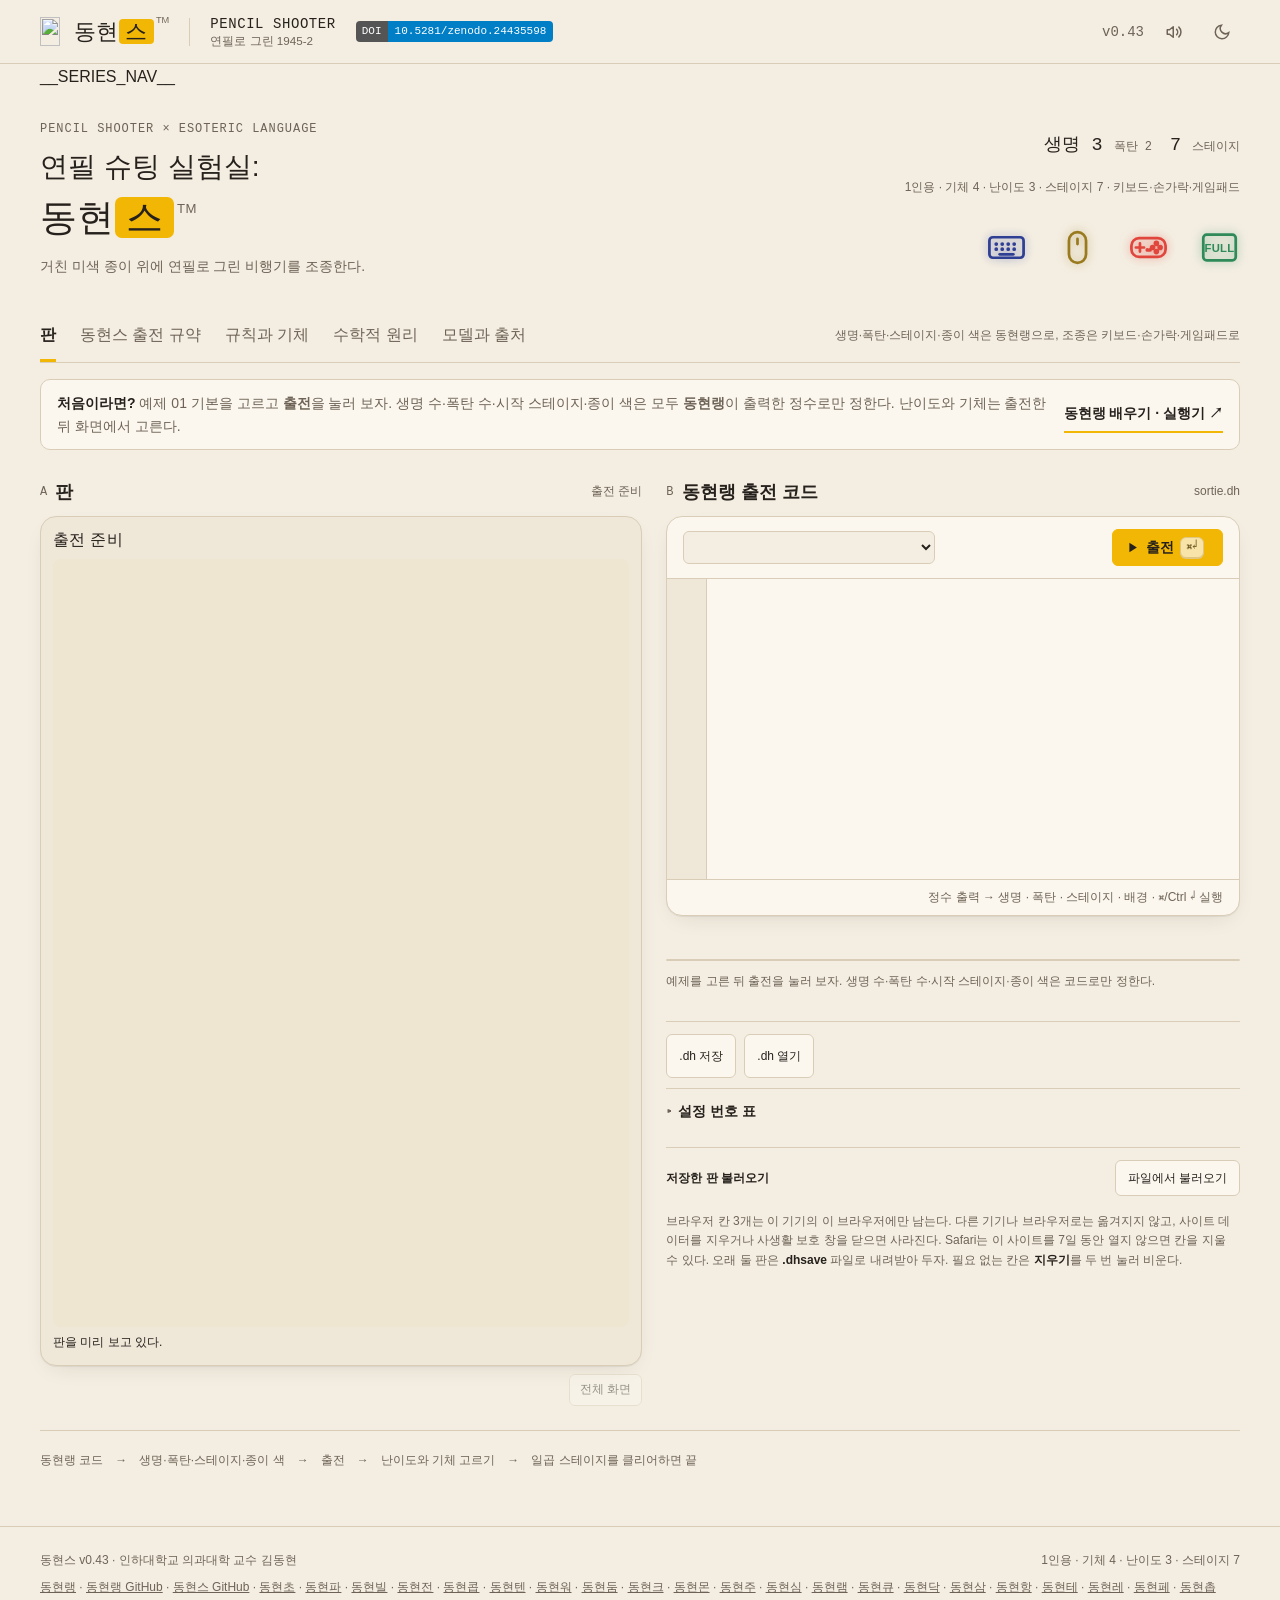
==== commit fb79bf1e: "시리즈 띠에 동현촙을 더함(스물세 사이트) 23칸은 홀수라 데스크톱은 동현랭이 두 줄 높이, 실험실은 11열×2줄. 휴대폰은 두 열이고 동현랭이 두 칸. 바닥글 링크 끝에 동현촙을" ====
--- a/src/index.html
+++ b/src/index.html
@@ -125,7 +125,7 @@
     <aside class="maker-note"><span class="eyebrow">만든 사람</span><a class="sponsor-btn" href="https://github.com/sponsors/Raspberry-Kim" target="_blank" rel="noopener" aria-label="GitHub Sponsors로 동현랭 후원하기" title="GitHub Sponsors로 후원하기"><svg width="13" height="13" viewBox="0 0 16 16" fill="currentColor" aria-hidden="true"><path d="M7.655 14.916v-.001h-.002l-.006-.003-.018-.01a22.066 22.066 0 0 1-3.744-2.584C2.045 10.731 0 8.35 0 5.5 0 2.836 2.086 1 4.25 1 5.797 1 7.153 1.802 8 3.02 8.847 1.802 10.203 1 11.75 1 13.914 1 16 2.836 16 5.5c0 2.85-2.044 5.231-3.886 6.818a22.094 22.094 0 0 1-3.433 2.414 7.152 7.152 0 0 1-.31.17l-.018.01-.008.004a.75.75 0 0 1-.69 0Z"></path></svg>후원</a><p>인하대학교 의과대학 김동현 교수는 백신학·감염학을 연구한다. 명랑하고 따뜻한 개발을 지향한다.</p></aside>
   </section>
 </main>
-<footer><span>동현스 v0.43 · 인하대학교 의과대학 교수 김동현</span><span>1인용 · 기체 4 · 난이도 3 · 스테이지 7</span><span><a href="https://raspberry-kim.github.io/donghyun-lang/" target="_blank" rel="noopener">동현랭</a> · <a href="https://github.com/Raspberry-Kim/donghyun-lang" target="_blank" rel="noopener">동현랭 GitHub</a> · <a href="https://github.com/Raspberry-Kim/donghyun-lab21" target="_blank" rel="noopener">동현스 GitHub</a> · <a href="https://raspberry-kim.github.io/donghyun-lab1/" target="_blank" rel="noopener">동현초</a> · <a href="https://raspberry-kim.github.io/donghyun-lab2/" target="_blank" rel="noopener">동현파</a> · <a href="https://raspberry-kim.github.io/donghyun-lab3/" target="_blank" rel="noopener">동현빌</a> · <a href="https://raspberry-kim.github.io/donghyun-lab4/" target="_blank" rel="noopener">동현전</a> · <a href="https://raspberry-kim.github.io/donghyun-lab5/" target="_blank" rel="noopener">동현콥</a> · <a href="https://raspberry-kim.github.io/donghyun-lab6/" target="_blank" rel="noopener">동현텐</a> · <a href="https://raspberry-kim.github.io/donghyun-lab7/" target="_blank" rel="noopener">동현워</a> · <a href="https://raspberry-kim.github.io/donghyun-lab8/" target="_blank" rel="noopener">동현둠</a> · <a href="https://raspberry-kim.github.io/donghyun-lab9/" target="_blank" rel="noopener">동현크</a> · <a href="https://raspberry-kim.github.io/donghyun-lab10/" target="_blank" rel="noopener">동현몬</a> · <a href="https://raspberry-kim.github.io/donghyun-lab11/" target="_blank" rel="noopener">동현주</a> · <a href="https://raspberry-kim.github.io/donghyun-lab12/" target="_blank" rel="noopener">동현심</a> · <a href="https://raspberry-kim.github.io/donghyun-lab13/" target="_blank" rel="noopener">동현램</a> · <a href="https://raspberry-kim.github.io/donghyun-lab14/" target="_blank" rel="noopener">동현큐</a> · <a href="https://raspberry-kim.github.io/donghyun-lab15/" target="_blank" rel="noopener">동현닥</a> · <a href="https://raspberry-kim.github.io/donghyun-lab16/" target="_blank" rel="noopener">동현삼</a> · <a href="https://raspberry-kim.github.io/donghyun-lab17/" target="_blank" rel="noopener">동현항</a> · <a href="https://raspberry-kim.github.io/donghyun-lab18/" target="_blank" rel="noopener">동현테</a> · <a href="https://raspberry-kim.github.io/donghyun-lab19/" target="_blank" rel="noopener">동현레</a> · <a href="https://raspberry-kim.github.io/donghyun-lab20/" target="_blank" rel="noopener">동현페</a></span></footer>
+<footer><span>동현스 v0.43 · 인하대학교 의과대학 교수 김동현</span><span>1인용 · 기체 4 · 난이도 3 · 스테이지 7</span><span><a href="https://raspberry-kim.github.io/donghyun-lang/" target="_blank" rel="noopener">동현랭</a> · <a href="https://github.com/Raspberry-Kim/donghyun-lang" target="_blank" rel="noopener">동현랭 GitHub</a> · <a href="https://github.com/Raspberry-Kim/donghyun-lab21" target="_blank" rel="noopener">동현스 GitHub</a> · <a href="https://raspberry-kim.github.io/donghyun-lab1/" target="_blank" rel="noopener">동현초</a> · <a href="https://raspberry-kim.github.io/donghyun-lab2/" target="_blank" rel="noopener">동현파</a> · <a href="https://raspberry-kim.github.io/donghyun-lab3/" target="_blank" rel="noopener">동현빌</a> · <a href="https://raspberry-kim.github.io/donghyun-lab4/" target="_blank" rel="noopener">동현전</a> · <a href="https://raspberry-kim.github.io/donghyun-lab5/" target="_blank" rel="noopener">동현콥</a> · <a href="https://raspberry-kim.github.io/donghyun-lab6/" target="_blank" rel="noopener">동현텐</a> · <a href="https://raspberry-kim.github.io/donghyun-lab7/" target="_blank" rel="noopener">동현워</a> · <a href="https://raspberry-kim.github.io/donghyun-lab8/" target="_blank" rel="noopener">동현둠</a> · <a href="https://raspberry-kim.github.io/donghyun-lab9/" target="_blank" rel="noopener">동현크</a> · <a href="https://raspberry-kim.github.io/donghyun-lab10/" target="_blank" rel="noopener">동현몬</a> · <a href="https://raspberry-kim.github.io/donghyun-lab11/" target="_blank" rel="noopener">동현주</a> · <a href="https://raspberry-kim.github.io/donghyun-lab12/" target="_blank" rel="noopener">동현심</a> · <a href="https://raspberry-kim.github.io/donghyun-lab13/" target="_blank" rel="noopener">동현램</a> · <a href="https://raspberry-kim.github.io/donghyun-lab14/" target="_blank" rel="noopener">동현큐</a> · <a href="https://raspberry-kim.github.io/donghyun-lab15/" target="_blank" rel="noopener">동현닥</a> · <a href="https://raspberry-kim.github.io/donghyun-lab16/" target="_blank" rel="noopener">동현삼</a> · <a href="https://raspberry-kim.github.io/donghyun-lab17/" target="_blank" rel="noopener">동현항</a> · <a href="https://raspberry-kim.github.io/donghyun-lab18/" target="_blank" rel="noopener">동현테</a> · <a href="https://raspberry-kim.github.io/donghyun-lab19/" target="_blank" rel="noopener">동현레</a> · <a href="https://raspberry-kim.github.io/donghyun-lab20/" target="_blank" rel="noopener">동현페</a> · <a href="https://raspberry-kim.github.io/donghyun-lab22/" target="_blank" rel="noopener">동현촙</a></span></footer>
 <script src="./game.js"></script>
 <script>
 /* 입력 표식 풍선 도움말 */
--- a/src/style.css
+++ b/src/style.css
@@ -413,6 +413,21 @@
  .series-strip .series-links:has(.series-item:nth-child(22):last-child){grid-template-columns:repeat(2,minmax(0,1fr));grid-template-rows:none}
 }
 
+/* SERIES-23: 데스크톱은 동현랭 두 줄 높이 + 22실험실 11열×2줄. 모바일은 기존 홀수 규칙. */
+@media(min-width:781px){
+ .series-strip .series-links:has(.series-item:nth-child(23):last-child){grid-template-columns:repeat(12,minmax(0,1fr));grid-template-rows:repeat(2,1fr);grid-auto-flow:row;min-width:0}
+ .series-strip .series-links:has(.series-item:nth-child(23):last-child) .series-item[data-series="lang"]{grid-column:auto;grid-row:span 2;align-items:center;text-align:center}
+ .series-strip .series-links:has(.series-item:nth-child(23):last-child) .series-item[data-series="lang"] .series-name{font-size:19px}
+ .series-strip .series-links:has(.series-item:nth-child(23):last-child) .series-note{white-space:normal}
+}
+@media(min-width:781px) and (max-width:980px){
+ .series-strip .series-links:has(.series-item:nth-child(23):last-child) .series-item[data-series="lang"] .series-name{font-size:16px}
+}
+@media(max-width:780px){
+ .series-strip .series-links:has(.series-item:nth-child(23):last-child){grid-template-columns:repeat(2,minmax(0,1fr));grid-template-rows:none}
+ .series-strip .series-links:has(.series-item:nth-child(23):last-child) .series-item[data-series="lang"]{grid-column:span 2;grid-row:auto}
+}
+
 /* ── 동현스: 세로로 긴 연필 종이 ── */
 .play-grid{grid-template-columns:minmax(0,1.05fr) minmax(360px,1fr)}
 .board-stage.ds-board{background:var(--ds-paper,#eee6d1);margin:0 auto;width:fit-content;max-width:100%}
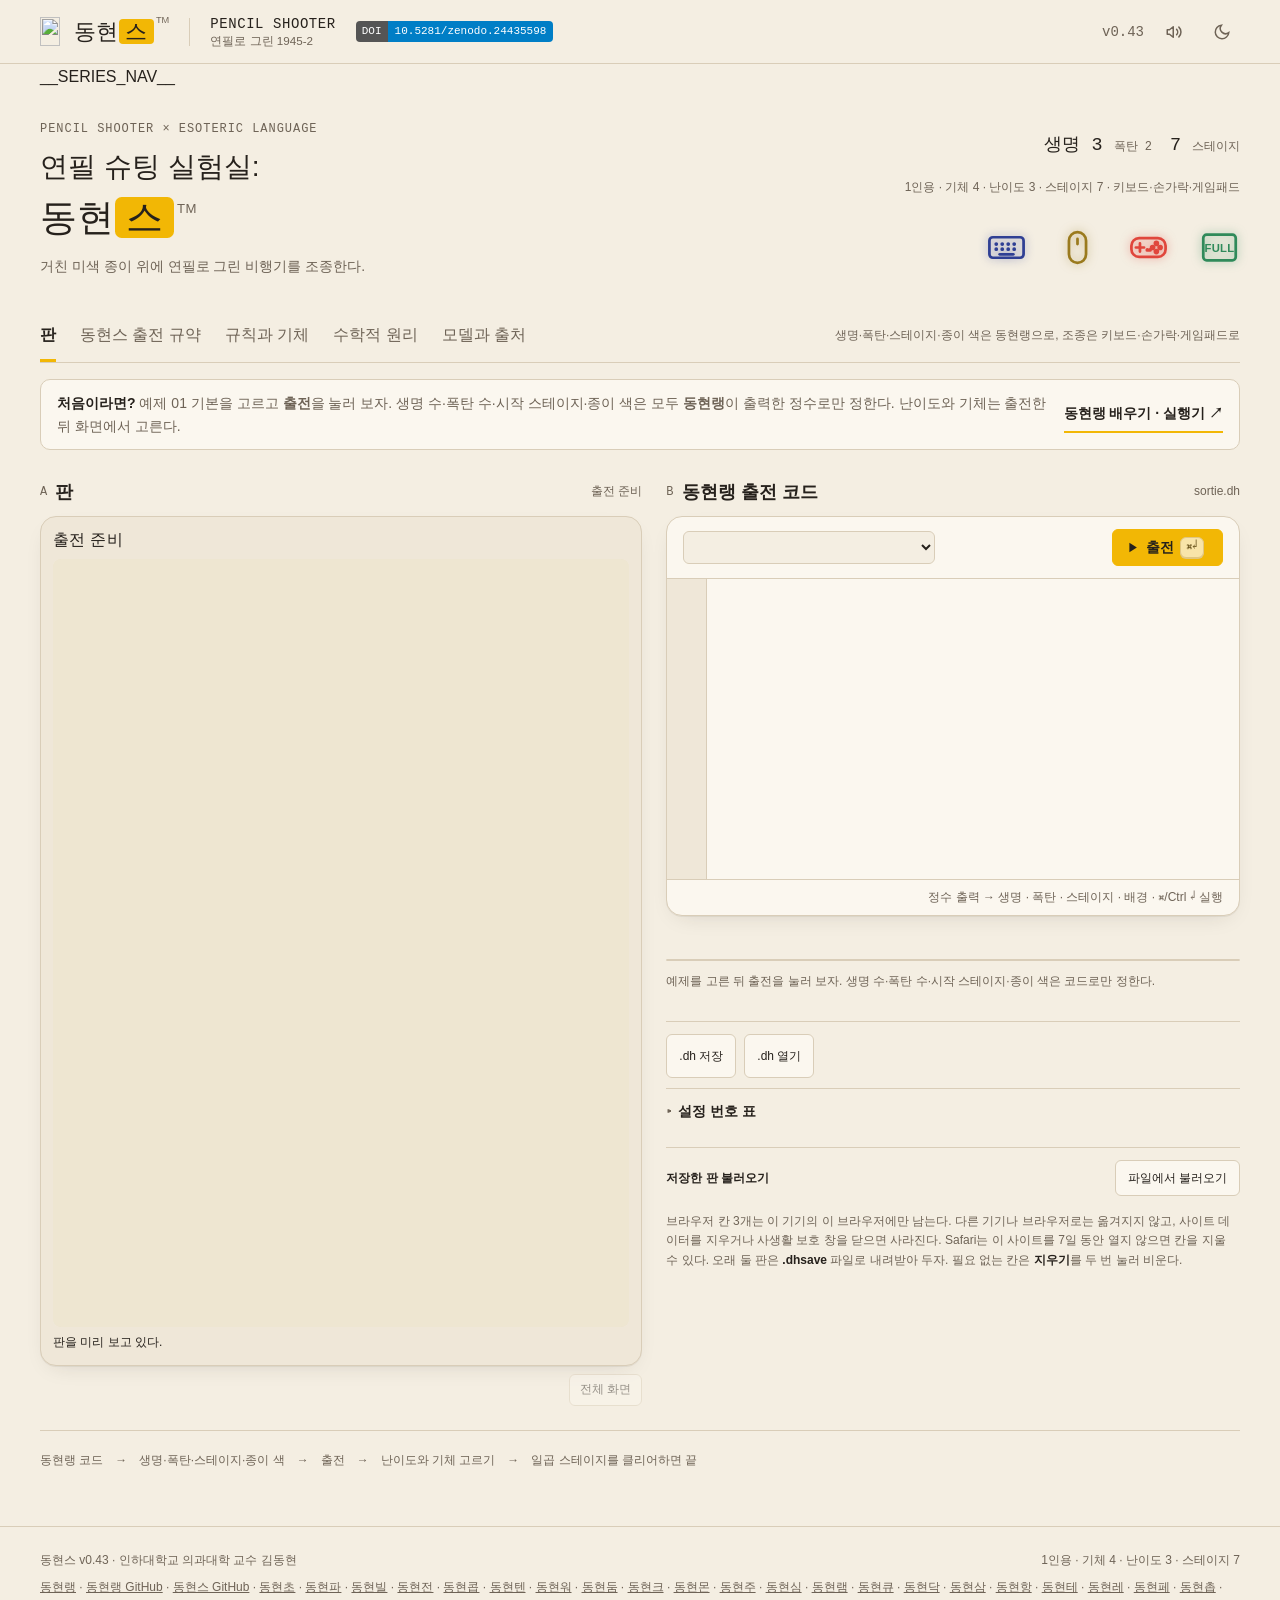
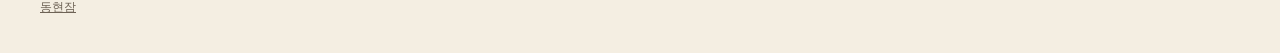
==== commit 8f2ddb58: "시리즈 띠에 동현잠을 더함(스물네 사이트) 24칸은 짝수라 모두 같은 크기. 데스크톱 12열×2줄, 휴대폰 두 열. 바닥글 링크 끝에 동현잠을 더함. 판 번호·기존 태그·게임 규칙" ====
--- a/src/index.html
+++ b/src/index.html
@@ -125,7 +125,7 @@
     <aside class="maker-note"><span class="eyebrow">만든 사람</span><a class="sponsor-btn" href="https://github.com/sponsors/Raspberry-Kim" target="_blank" rel="noopener" aria-label="GitHub Sponsors로 동현랭 후원하기" title="GitHub Sponsors로 후원하기"><svg width="13" height="13" viewBox="0 0 16 16" fill="currentColor" aria-hidden="true"><path d="M7.655 14.916v-.001h-.002l-.006-.003-.018-.01a22.066 22.066 0 0 1-3.744-2.584C2.045 10.731 0 8.35 0 5.5 0 2.836 2.086 1 4.25 1 5.797 1 7.153 1.802 8 3.02 8.847 1.802 10.203 1 11.75 1 13.914 1 16 2.836 16 5.5c0 2.85-2.044 5.231-3.886 6.818a22.094 22.094 0 0 1-3.433 2.414 7.152 7.152 0 0 1-.31.17l-.018.01-.008.004a.75.75 0 0 1-.69 0Z"></path></svg>후원</a><p>인하대학교 의과대학 김동현 교수는 백신학·감염학을 연구한다. 명랑하고 따뜻한 개발을 지향한다.</p></aside>
   </section>
 </main>
-<footer><span>동현스 v0.43 · 인하대학교 의과대학 교수 김동현</span><span>1인용 · 기체 4 · 난이도 3 · 스테이지 7</span><span><a href="https://raspberry-kim.github.io/donghyun-lang/" target="_blank" rel="noopener">동현랭</a> · <a href="https://github.com/Raspberry-Kim/donghyun-lang" target="_blank" rel="noopener">동현랭 GitHub</a> · <a href="https://github.com/Raspberry-Kim/donghyun-lab21" target="_blank" rel="noopener">동현스 GitHub</a> · <a href="https://raspberry-kim.github.io/donghyun-lab1/" target="_blank" rel="noopener">동현초</a> · <a href="https://raspberry-kim.github.io/donghyun-lab2/" target="_blank" rel="noopener">동현파</a> · <a href="https://raspberry-kim.github.io/donghyun-lab3/" target="_blank" rel="noopener">동현빌</a> · <a href="https://raspberry-kim.github.io/donghyun-lab4/" target="_blank" rel="noopener">동현전</a> · <a href="https://raspberry-kim.github.io/donghyun-lab5/" target="_blank" rel="noopener">동현콥</a> · <a href="https://raspberry-kim.github.io/donghyun-lab6/" target="_blank" rel="noopener">동현텐</a> · <a href="https://raspberry-kim.github.io/donghyun-lab7/" target="_blank" rel="noopener">동현워</a> · <a href="https://raspberry-kim.github.io/donghyun-lab8/" target="_blank" rel="noopener">동현둠</a> · <a href="https://raspberry-kim.github.io/donghyun-lab9/" target="_blank" rel="noopener">동현크</a> · <a href="https://raspberry-kim.github.io/donghyun-lab10/" target="_blank" rel="noopener">동현몬</a> · <a href="https://raspberry-kim.github.io/donghyun-lab11/" target="_blank" rel="noopener">동현주</a> · <a href="https://raspberry-kim.github.io/donghyun-lab12/" target="_blank" rel="noopener">동현심</a> · <a href="https://raspberry-kim.github.io/donghyun-lab13/" target="_blank" rel="noopener">동현램</a> · <a href="https://raspberry-kim.github.io/donghyun-lab14/" target="_blank" rel="noopener">동현큐</a> · <a href="https://raspberry-kim.github.io/donghyun-lab15/" target="_blank" rel="noopener">동현닥</a> · <a href="https://raspberry-kim.github.io/donghyun-lab16/" target="_blank" rel="noopener">동현삼</a> · <a href="https://raspberry-kim.github.io/donghyun-lab17/" target="_blank" rel="noopener">동현항</a> · <a href="https://raspberry-kim.github.io/donghyun-lab18/" target="_blank" rel="noopener">동현테</a> · <a href="https://raspberry-kim.github.io/donghyun-lab19/" target="_blank" rel="noopener">동현레</a> · <a href="https://raspberry-kim.github.io/donghyun-lab20/" target="_blank" rel="noopener">동현페</a> · <a href="https://raspberry-kim.github.io/donghyun-lab22/" target="_blank" rel="noopener">동현촙</a></span></footer>
+<footer><span>동현스 v0.43 · 인하대학교 의과대학 교수 김동현</span><span>1인용 · 기체 4 · 난이도 3 · 스테이지 7</span><span><a href="https://raspberry-kim.github.io/donghyun-lang/" target="_blank" rel="noopener">동현랭</a> · <a href="https://github.com/Raspberry-Kim/donghyun-lang" target="_blank" rel="noopener">동현랭 GitHub</a> · <a href="https://github.com/Raspberry-Kim/donghyun-lab21" target="_blank" rel="noopener">동현스 GitHub</a> · <a href="https://raspberry-kim.github.io/donghyun-lab1/" target="_blank" rel="noopener">동현초</a> · <a href="https://raspberry-kim.github.io/donghyun-lab2/" target="_blank" rel="noopener">동현파</a> · <a href="https://raspberry-kim.github.io/donghyun-lab3/" target="_blank" rel="noopener">동현빌</a> · <a href="https://raspberry-kim.github.io/donghyun-lab4/" target="_blank" rel="noopener">동현전</a> · <a href="https://raspberry-kim.github.io/donghyun-lab5/" target="_blank" rel="noopener">동현콥</a> · <a href="https://raspberry-kim.github.io/donghyun-lab6/" target="_blank" rel="noopener">동현텐</a> · <a href="https://raspberry-kim.github.io/donghyun-lab7/" target="_blank" rel="noopener">동현워</a> · <a href="https://raspberry-kim.github.io/donghyun-lab8/" target="_blank" rel="noopener">동현둠</a> · <a href="https://raspberry-kim.github.io/donghyun-lab9/" target="_blank" rel="noopener">동현크</a> · <a href="https://raspberry-kim.github.io/donghyun-lab10/" target="_blank" rel="noopener">동현몬</a> · <a href="https://raspberry-kim.github.io/donghyun-lab11/" target="_blank" rel="noopener">동현주</a> · <a href="https://raspberry-kim.github.io/donghyun-lab12/" target="_blank" rel="noopener">동현심</a> · <a href="https://raspberry-kim.github.io/donghyun-lab13/" target="_blank" rel="noopener">동현램</a> · <a href="https://raspberry-kim.github.io/donghyun-lab14/" target="_blank" rel="noopener">동현큐</a> · <a href="https://raspberry-kim.github.io/donghyun-lab15/" target="_blank" rel="noopener">동현닥</a> · <a href="https://raspberry-kim.github.io/donghyun-lab16/" target="_blank" rel="noopener">동현삼</a> · <a href="https://raspberry-kim.github.io/donghyun-lab17/" target="_blank" rel="noopener">동현항</a> · <a href="https://raspberry-kim.github.io/donghyun-lab18/" target="_blank" rel="noopener">동현테</a> · <a href="https://raspberry-kim.github.io/donghyun-lab19/" target="_blank" rel="noopener">동현레</a> · <a href="https://raspberry-kim.github.io/donghyun-lab20/" target="_blank" rel="noopener">동현페</a> · <a href="https://raspberry-kim.github.io/donghyun-lab22/" target="_blank" rel="noopener">동현촙</a> · <a href="https://raspberry-kim.github.io/donghyun-lab23/" target="_blank" rel="noopener">동현잠</a></span></footer>
 <script src="./game.js"></script>
 <script>
 /* 입력 표식 풍선 도움말 */
--- a/src/style.css
+++ b/src/style.css
@@ -428,6 +428,15 @@
  .series-strip .series-links:has(.series-item:nth-child(23):last-child) .series-item[data-series="lang"]{grid-column:span 2;grid-row:auto}
 }
 
+/* SERIES-24: 24칸(동현랭 + 23실험실)은 짝수라 모두 같은 크기. 데스크톱 12열×2줄, 휴대폰 두 열. */
+@media(min-width:781px){
+ .series-strip .series-links:has(.series-item:nth-child(24):last-child){grid-template-columns:repeat(12,minmax(0,1fr));grid-template-rows:repeat(2,1fr);grid-auto-flow:row;min-width:0}
+ .series-strip .series-links:has(.series-item:nth-child(24):last-child) .series-note{white-space:normal}
+}
+@media(max-width:780px){
+ .series-strip .series-links:has(.series-item:nth-child(24):last-child){grid-template-columns:repeat(2,minmax(0,1fr));grid-template-rows:none}
+}
+
 /* ── 동현스: 세로로 긴 연필 종이 ── */
 .play-grid{grid-template-columns:minmax(0,1.05fr) minmax(360px,1fr)}
 .board-stage.ds-board{background:var(--ds-paper,#eee6d1);margin:0 auto;width:fit-content;max-width:100%}
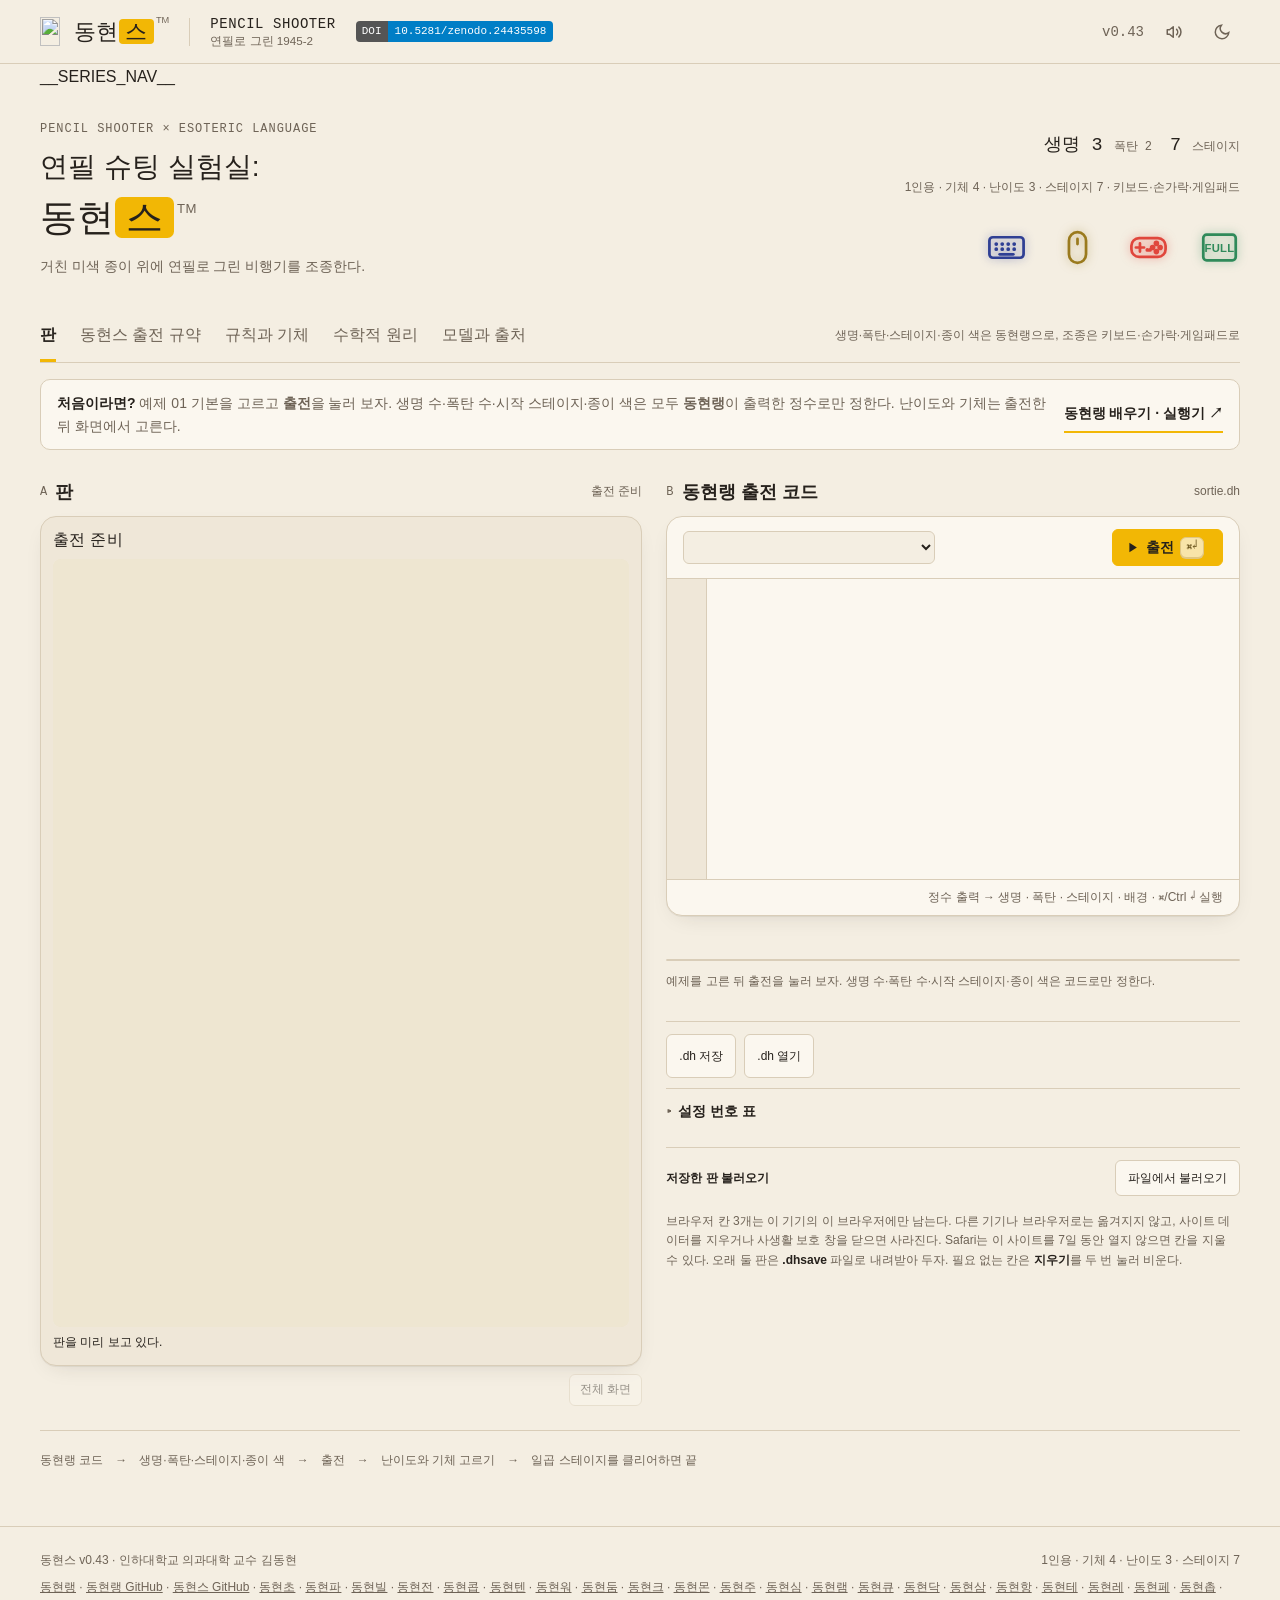
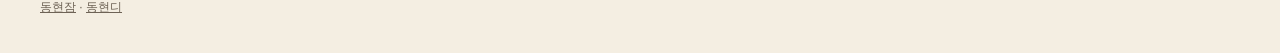
==== commit 55b8bd1c: "시리즈 띠에 동현디를 더함(스물다섯 사이트) 25칸은 홀수라 데스크톱은 동현랭이 두 줄 높이, 실험실은 12열×2줄. 휴대폰은 두 열이고 동현랭이 두 칸. 바닥글 링크 끝에 동현디" ====
--- a/src/index.html
+++ b/src/index.html
@@ -125,7 +125,7 @@
     <aside class="maker-note"><span class="eyebrow">만든 사람</span><a class="sponsor-btn" href="https://github.com/sponsors/Raspberry-Kim" target="_blank" rel="noopener" aria-label="GitHub Sponsors로 동현랭 후원하기" title="GitHub Sponsors로 후원하기"><svg width="13" height="13" viewBox="0 0 16 16" fill="currentColor" aria-hidden="true"><path d="M7.655 14.916v-.001h-.002l-.006-.003-.018-.01a22.066 22.066 0 0 1-3.744-2.584C2.045 10.731 0 8.35 0 5.5 0 2.836 2.086 1 4.25 1 5.797 1 7.153 1.802 8 3.02 8.847 1.802 10.203 1 11.75 1 13.914 1 16 2.836 16 5.5c0 2.85-2.044 5.231-3.886 6.818a22.094 22.094 0 0 1-3.433 2.414 7.152 7.152 0 0 1-.31.17l-.018.01-.008.004a.75.75 0 0 1-.69 0Z"></path></svg>후원</a><p>인하대학교 의과대학 김동현 교수는 백신학·감염학을 연구한다. 명랑하고 따뜻한 개발을 지향한다.</p></aside>
   </section>
 </main>
-<footer><span>동현스 v0.43 · 인하대학교 의과대학 교수 김동현</span><span>1인용 · 기체 4 · 난이도 3 · 스테이지 7</span><span><a href="https://raspberry-kim.github.io/donghyun-lang/" target="_blank" rel="noopener">동현랭</a> · <a href="https://github.com/Raspberry-Kim/donghyun-lang" target="_blank" rel="noopener">동현랭 GitHub</a> · <a href="https://github.com/Raspberry-Kim/donghyun-lab21" target="_blank" rel="noopener">동현스 GitHub</a> · <a href="https://raspberry-kim.github.io/donghyun-lab1/" target="_blank" rel="noopener">동현초</a> · <a href="https://raspberry-kim.github.io/donghyun-lab2/" target="_blank" rel="noopener">동현파</a> · <a href="https://raspberry-kim.github.io/donghyun-lab3/" target="_blank" rel="noopener">동현빌</a> · <a href="https://raspberry-kim.github.io/donghyun-lab4/" target="_blank" rel="noopener">동현전</a> · <a href="https://raspberry-kim.github.io/donghyun-lab5/" target="_blank" rel="noopener">동현콥</a> · <a href="https://raspberry-kim.github.io/donghyun-lab6/" target="_blank" rel="noopener">동현텐</a> · <a href="https://raspberry-kim.github.io/donghyun-lab7/" target="_blank" rel="noopener">동현워</a> · <a href="https://raspberry-kim.github.io/donghyun-lab8/" target="_blank" rel="noopener">동현둠</a> · <a href="https://raspberry-kim.github.io/donghyun-lab9/" target="_blank" rel="noopener">동현크</a> · <a href="https://raspberry-kim.github.io/donghyun-lab10/" target="_blank" rel="noopener">동현몬</a> · <a href="https://raspberry-kim.github.io/donghyun-lab11/" target="_blank" rel="noopener">동현주</a> · <a href="https://raspberry-kim.github.io/donghyun-lab12/" target="_blank" rel="noopener">동현심</a> · <a href="https://raspberry-kim.github.io/donghyun-lab13/" target="_blank" rel="noopener">동현램</a> · <a href="https://raspberry-kim.github.io/donghyun-lab14/" target="_blank" rel="noopener">동현큐</a> · <a href="https://raspberry-kim.github.io/donghyun-lab15/" target="_blank" rel="noopener">동현닥</a> · <a href="https://raspberry-kim.github.io/donghyun-lab16/" target="_blank" rel="noopener">동현삼</a> · <a href="https://raspberry-kim.github.io/donghyun-lab17/" target="_blank" rel="noopener">동현항</a> · <a href="https://raspberry-kim.github.io/donghyun-lab18/" target="_blank" rel="noopener">동현테</a> · <a href="https://raspberry-kim.github.io/donghyun-lab19/" target="_blank" rel="noopener">동현레</a> · <a href="https://raspberry-kim.github.io/donghyun-lab20/" target="_blank" rel="noopener">동현페</a> · <a href="https://raspberry-kim.github.io/donghyun-lab22/" target="_blank" rel="noopener">동현촙</a> · <a href="https://raspberry-kim.github.io/donghyun-lab23/" target="_blank" rel="noopener">동현잠</a></span></footer>
+<footer><span>동현스 v0.43 · 인하대학교 의과대학 교수 김동현</span><span>1인용 · 기체 4 · 난이도 3 · 스테이지 7</span><span><a href="https://raspberry-kim.github.io/donghyun-lang/" target="_blank" rel="noopener">동현랭</a> · <a href="https://github.com/Raspberry-Kim/donghyun-lang" target="_blank" rel="noopener">동현랭 GitHub</a> · <a href="https://github.com/Raspberry-Kim/donghyun-lab21" target="_blank" rel="noopener">동현스 GitHub</a> · <a href="https://raspberry-kim.github.io/donghyun-lab1/" target="_blank" rel="noopener">동현초</a> · <a href="https://raspberry-kim.github.io/donghyun-lab2/" target="_blank" rel="noopener">동현파</a> · <a href="https://raspberry-kim.github.io/donghyun-lab3/" target="_blank" rel="noopener">동현빌</a> · <a href="https://raspberry-kim.github.io/donghyun-lab4/" target="_blank" rel="noopener">동현전</a> · <a href="https://raspberry-kim.github.io/donghyun-lab5/" target="_blank" rel="noopener">동현콥</a> · <a href="https://raspberry-kim.github.io/donghyun-lab6/" target="_blank" rel="noopener">동현텐</a> · <a href="https://raspberry-kim.github.io/donghyun-lab7/" target="_blank" rel="noopener">동현워</a> · <a href="https://raspberry-kim.github.io/donghyun-lab8/" target="_blank" rel="noopener">동현둠</a> · <a href="https://raspberry-kim.github.io/donghyun-lab9/" target="_blank" rel="noopener">동현크</a> · <a href="https://raspberry-kim.github.io/donghyun-lab10/" target="_blank" rel="noopener">동현몬</a> · <a href="https://raspberry-kim.github.io/donghyun-lab11/" target="_blank" rel="noopener">동현주</a> · <a href="https://raspberry-kim.github.io/donghyun-lab12/" target="_blank" rel="noopener">동현심</a> · <a href="https://raspberry-kim.github.io/donghyun-lab13/" target="_blank" rel="noopener">동현램</a> · <a href="https://raspberry-kim.github.io/donghyun-lab14/" target="_blank" rel="noopener">동현큐</a> · <a href="https://raspberry-kim.github.io/donghyun-lab15/" target="_blank" rel="noopener">동현닥</a> · <a href="https://raspberry-kim.github.io/donghyun-lab16/" target="_blank" rel="noopener">동현삼</a> · <a href="https://raspberry-kim.github.io/donghyun-lab17/" target="_blank" rel="noopener">동현항</a> · <a href="https://raspberry-kim.github.io/donghyun-lab18/" target="_blank" rel="noopener">동현테</a> · <a href="https://raspberry-kim.github.io/donghyun-lab19/" target="_blank" rel="noopener">동현레</a> · <a href="https://raspberry-kim.github.io/donghyun-lab20/" target="_blank" rel="noopener">동현페</a> · <a href="https://raspberry-kim.github.io/donghyun-lab22/" target="_blank" rel="noopener">동현촙</a> · <a href="https://raspberry-kim.github.io/donghyun-lab23/" target="_blank" rel="noopener">동현잠</a> · <a href="https://raspberry-kim.github.io/donghyun-lab24/" target="_blank" rel="noopener">동현디</a></span></footer>
 <script src="./game.js"></script>
 <script>
 /* 입력 표식 풍선 도움말 */
--- a/src/style.css
+++ b/src/style.css
@@ -437,6 +437,24 @@
  .series-strip .series-links:has(.series-item:nth-child(24):last-child){grid-template-columns:repeat(2,minmax(0,1fr));grid-template-rows:none}
 }
 
+/* SERIES-25: 데스크톱은 동현랭 두 줄 높이 + 24실험실 12열×2줄. 모바일은 기존 홀수 규칙. */
+@media(min-width:781px){
+ .series-strip .series-links:has(.series-item:nth-child(25):last-child){grid-template-columns:repeat(13,minmax(0,1fr));grid-template-rows:repeat(2,1fr);grid-auto-flow:row;min-width:0}
+ .series-strip .series-links:has(.series-item:nth-child(25):last-child) .series-item[data-series="lang"]{grid-column:auto;grid-row:span 2;align-items:center;text-align:center}
+ .series-strip .series-links:has(.series-item:nth-child(25):last-child) .series-item[data-series="lang"] .series-name{font-size:19px}
+ .series-strip .series-links:has(.series-item:nth-child(25):last-child) .series-note{white-space:normal;word-break:keep-all}
+}
+@media(min-width:781px) and (max-width:980px){
+ .series-strip .series-links:has(.series-item:nth-child(25):last-child) .series-item[data-series="lang"] .series-name{font-size:16px}
+}
+@media(min-width:781px) and (max-width:840px){
+ .series-strip .series-links:has(.series-item:nth-child(25):last-child) .series-name,.series-strip .series-links:has(.series-item:nth-child(25):last-child) .series-item[data-series="lang"] .series-name{font-size:14px}
+}
+@media(max-width:780px){
+ .series-strip .series-links:has(.series-item:nth-child(25):last-child){grid-template-columns:repeat(2,minmax(0,1fr));grid-template-rows:none}
+ .series-strip .series-links:has(.series-item:nth-child(25):last-child) .series-item[data-series="lang"]{grid-column:span 2;grid-row:auto}
+}
+
 /* ── 동현스: 세로로 긴 연필 종이 ── */
 .play-grid{grid-template-columns:minmax(0,1.05fr) minmax(360px,1fr)}
 .board-stage.ds-board{background:var(--ds-paper,#eee6d1);margin:0 auto;width:fit-content;max-width:100%}
